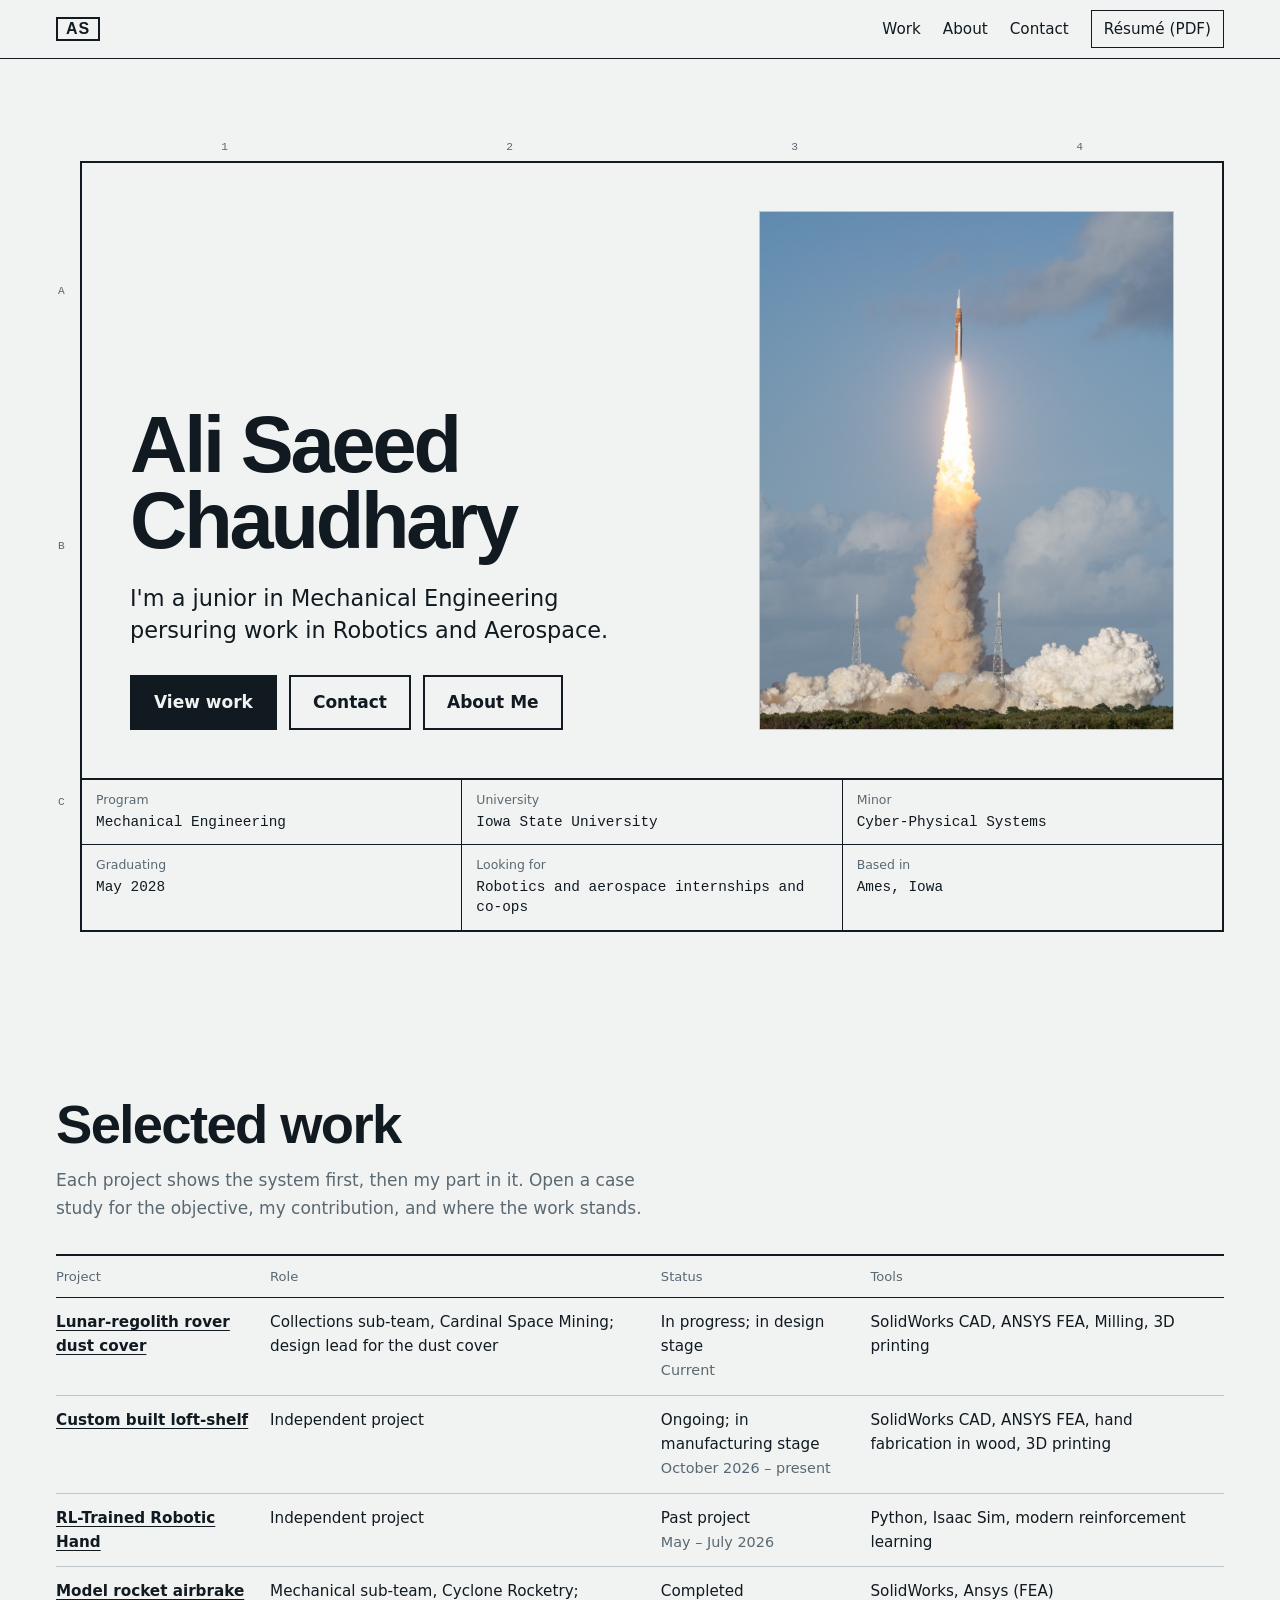
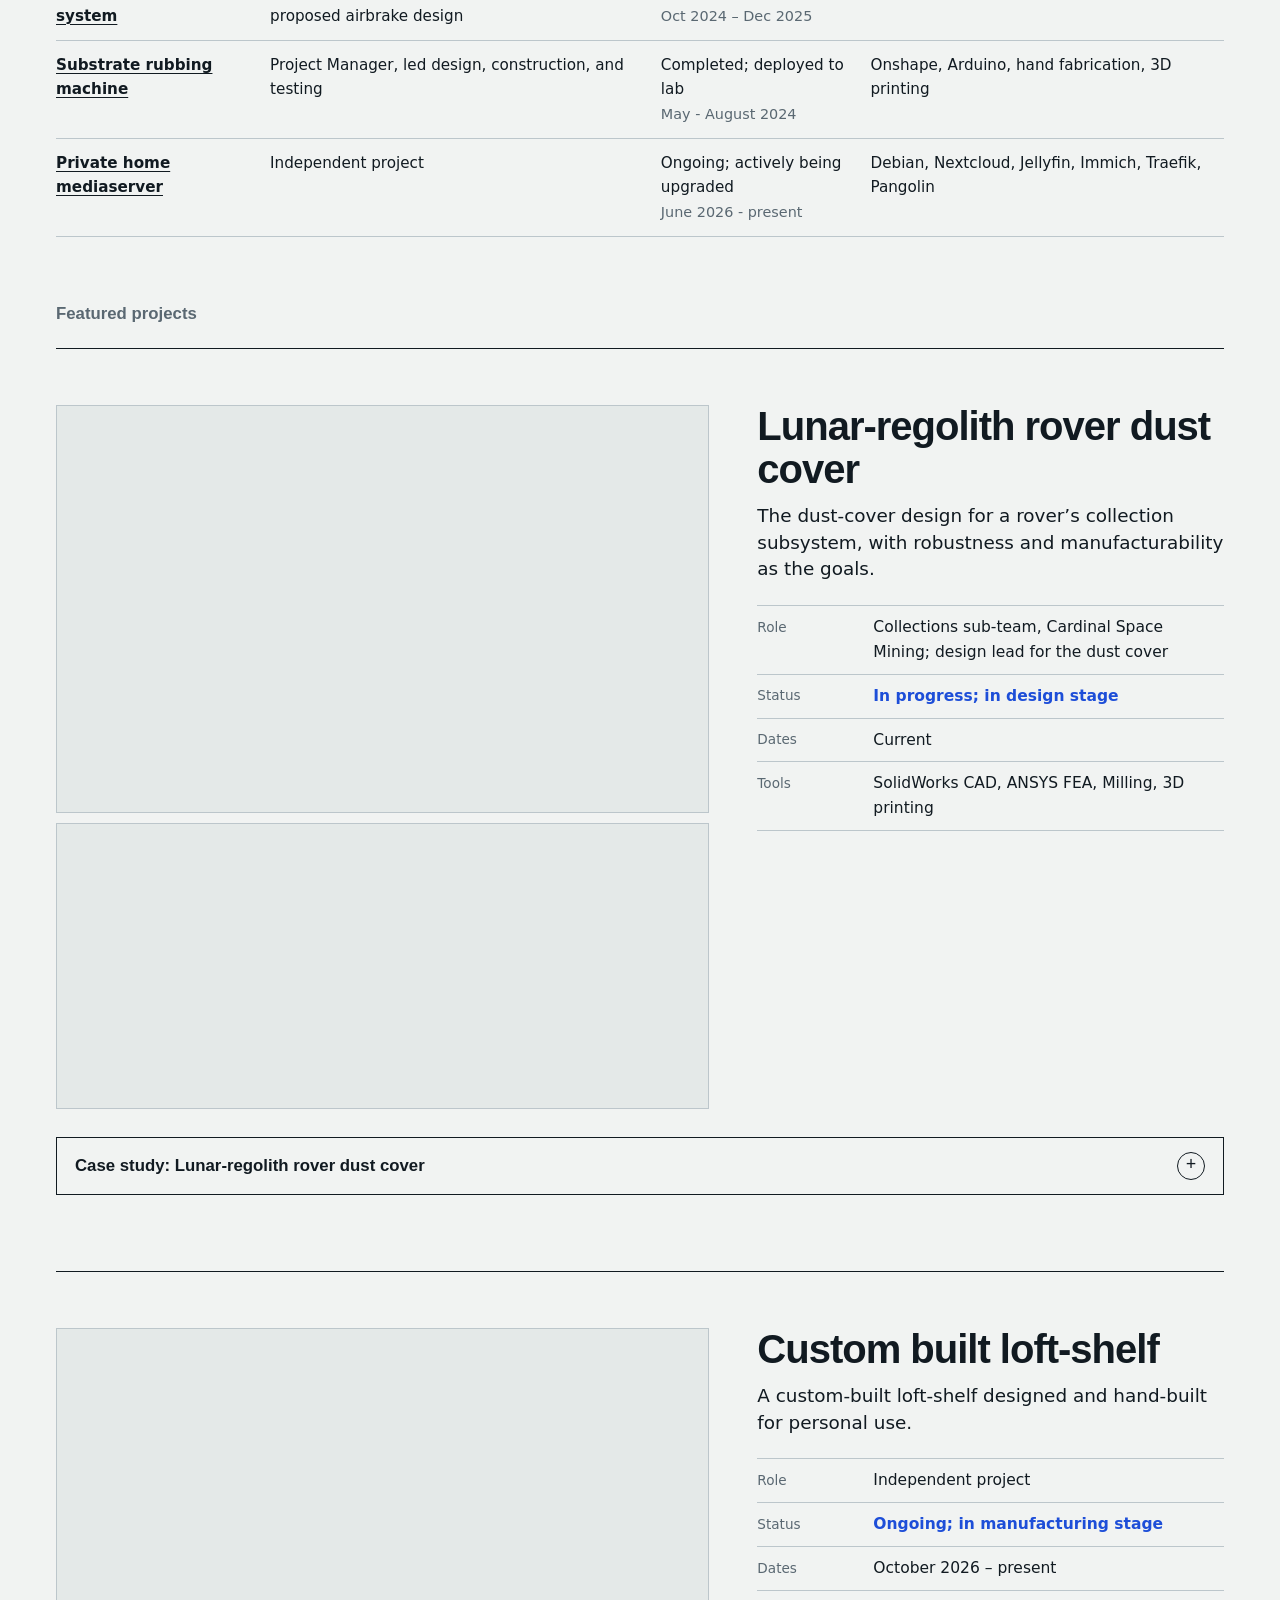
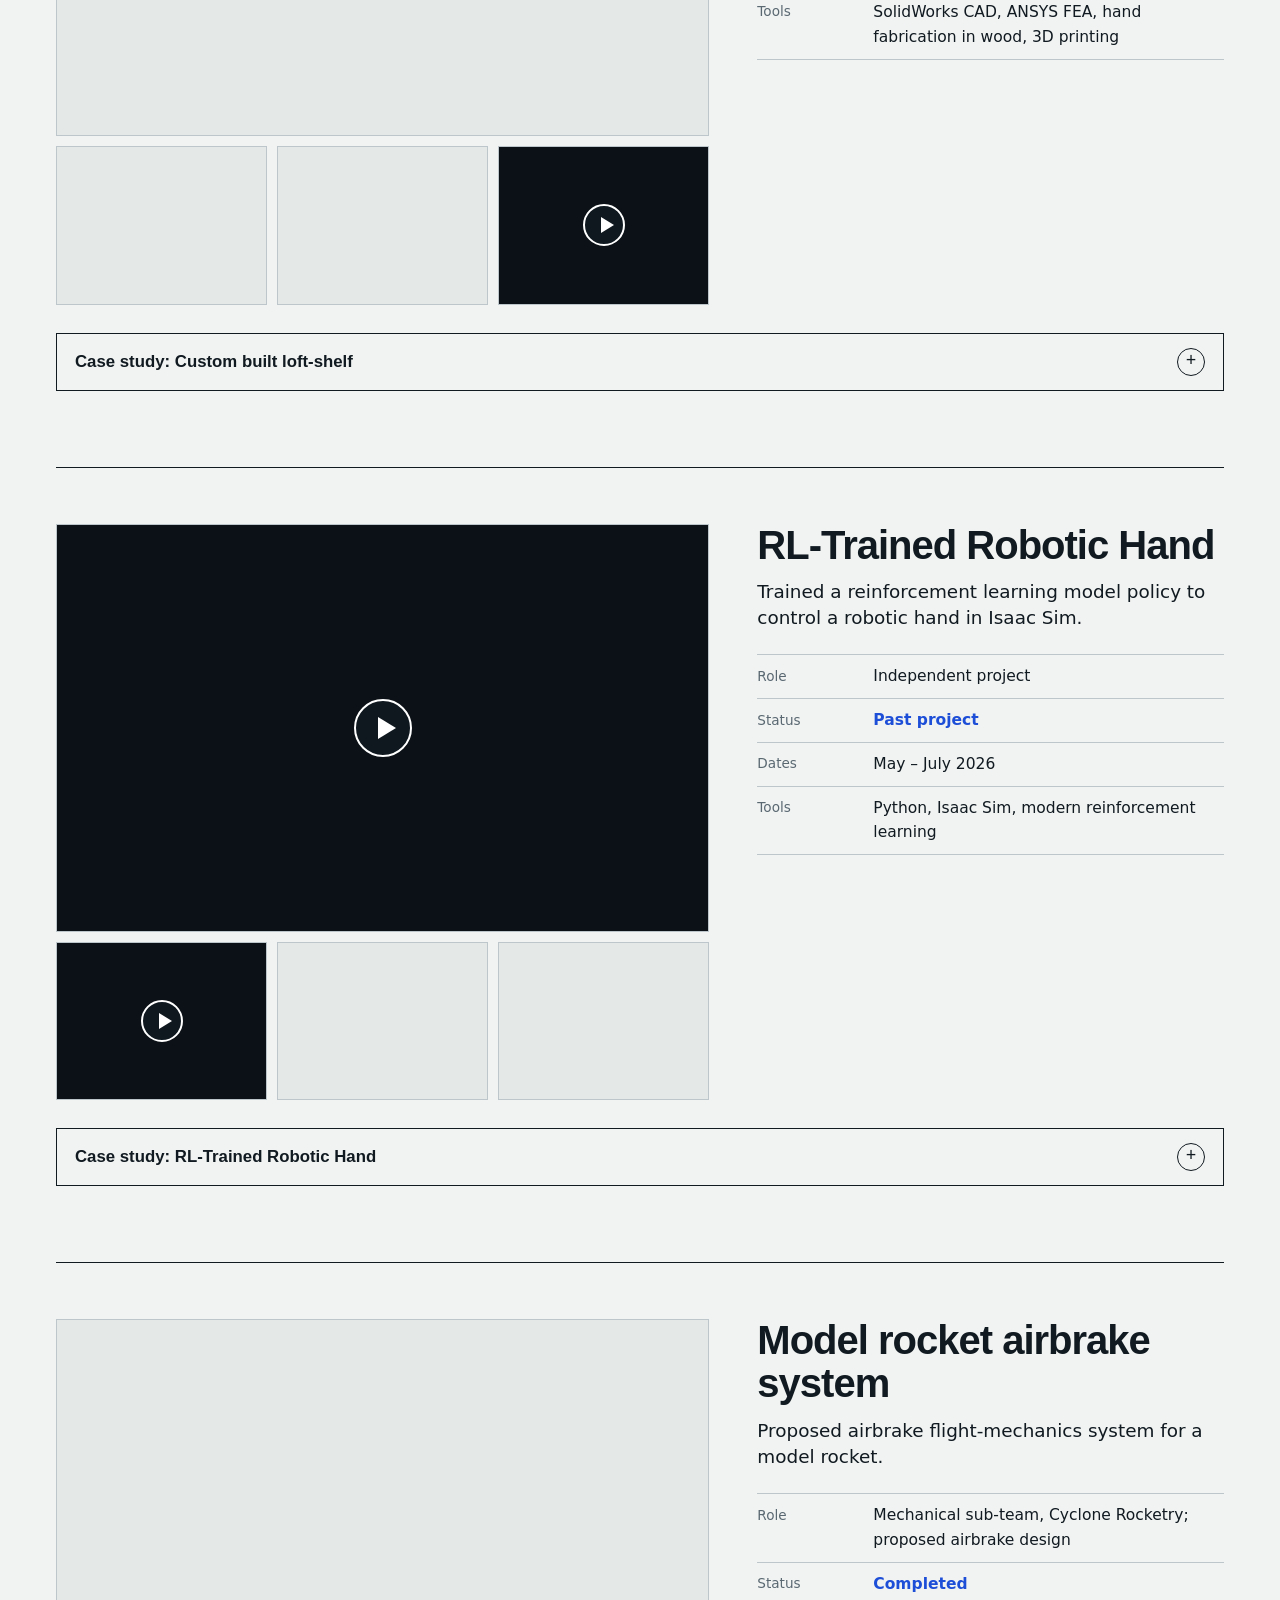
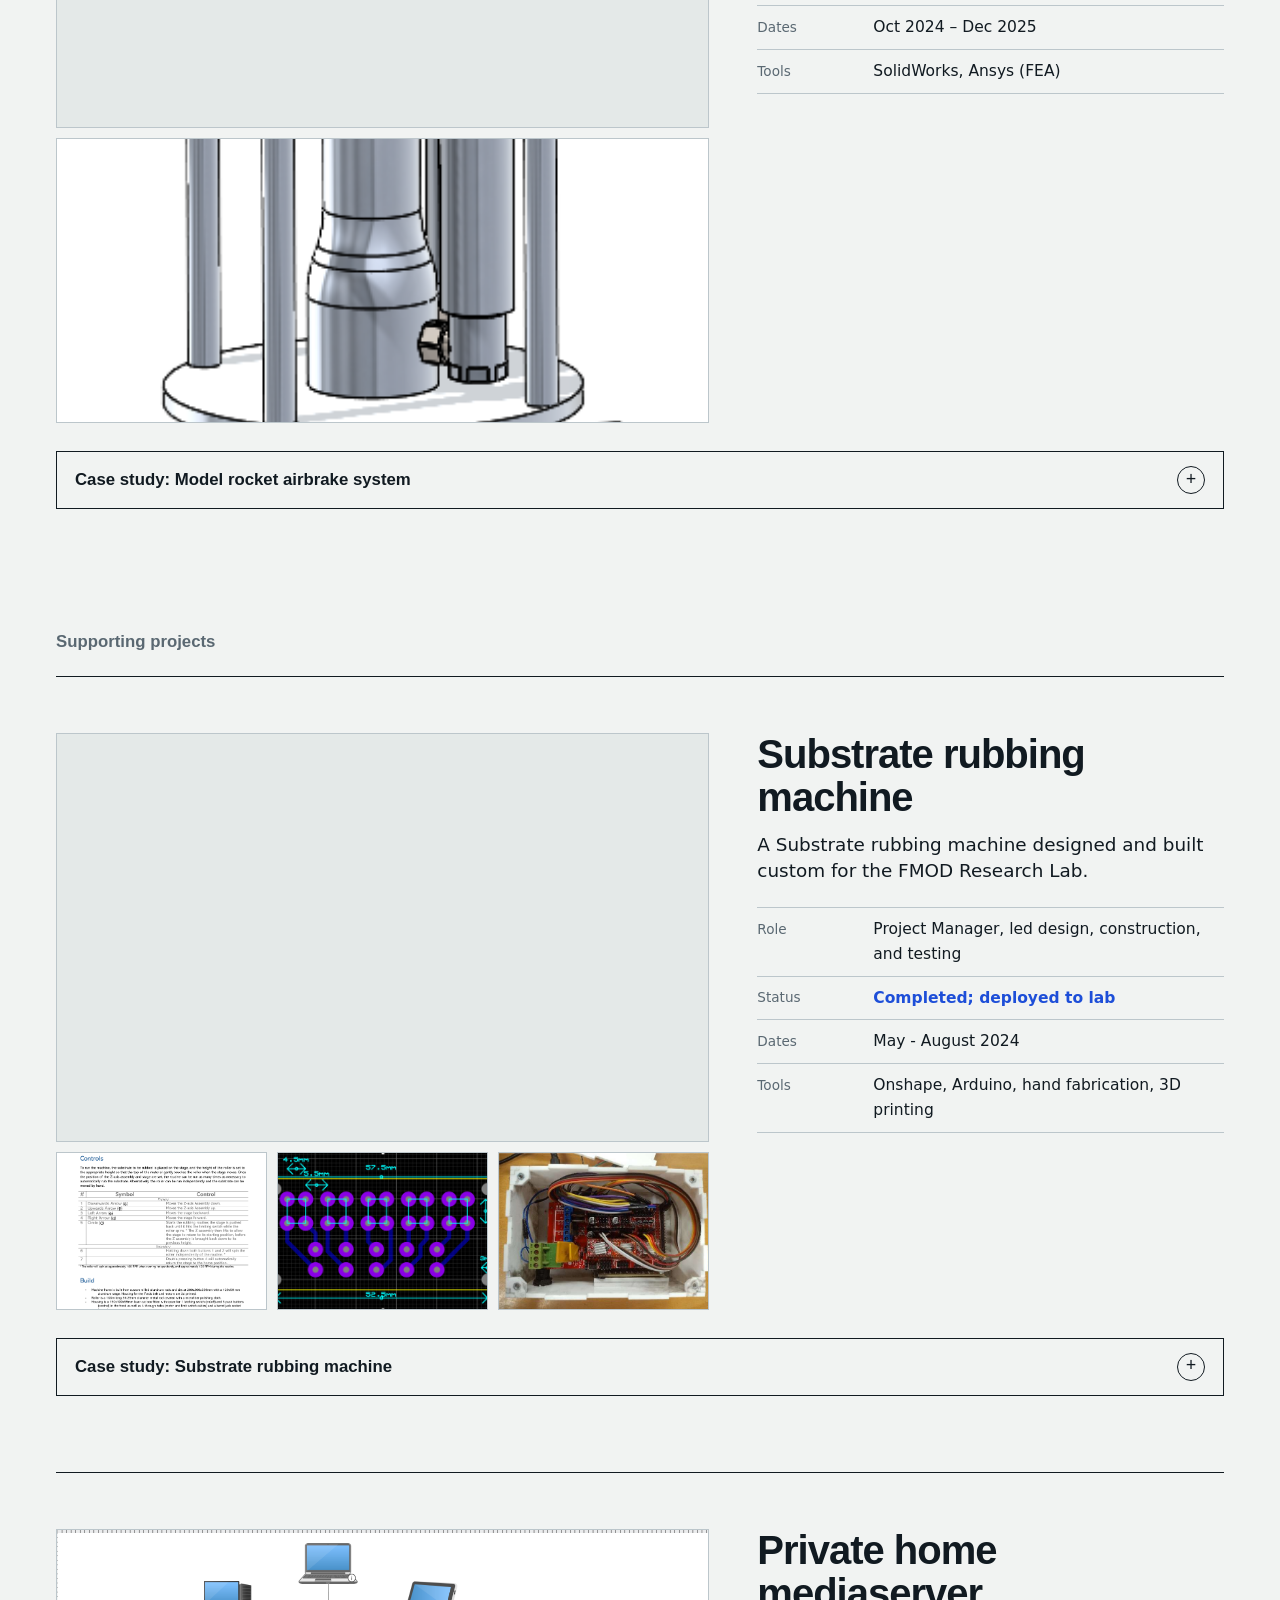
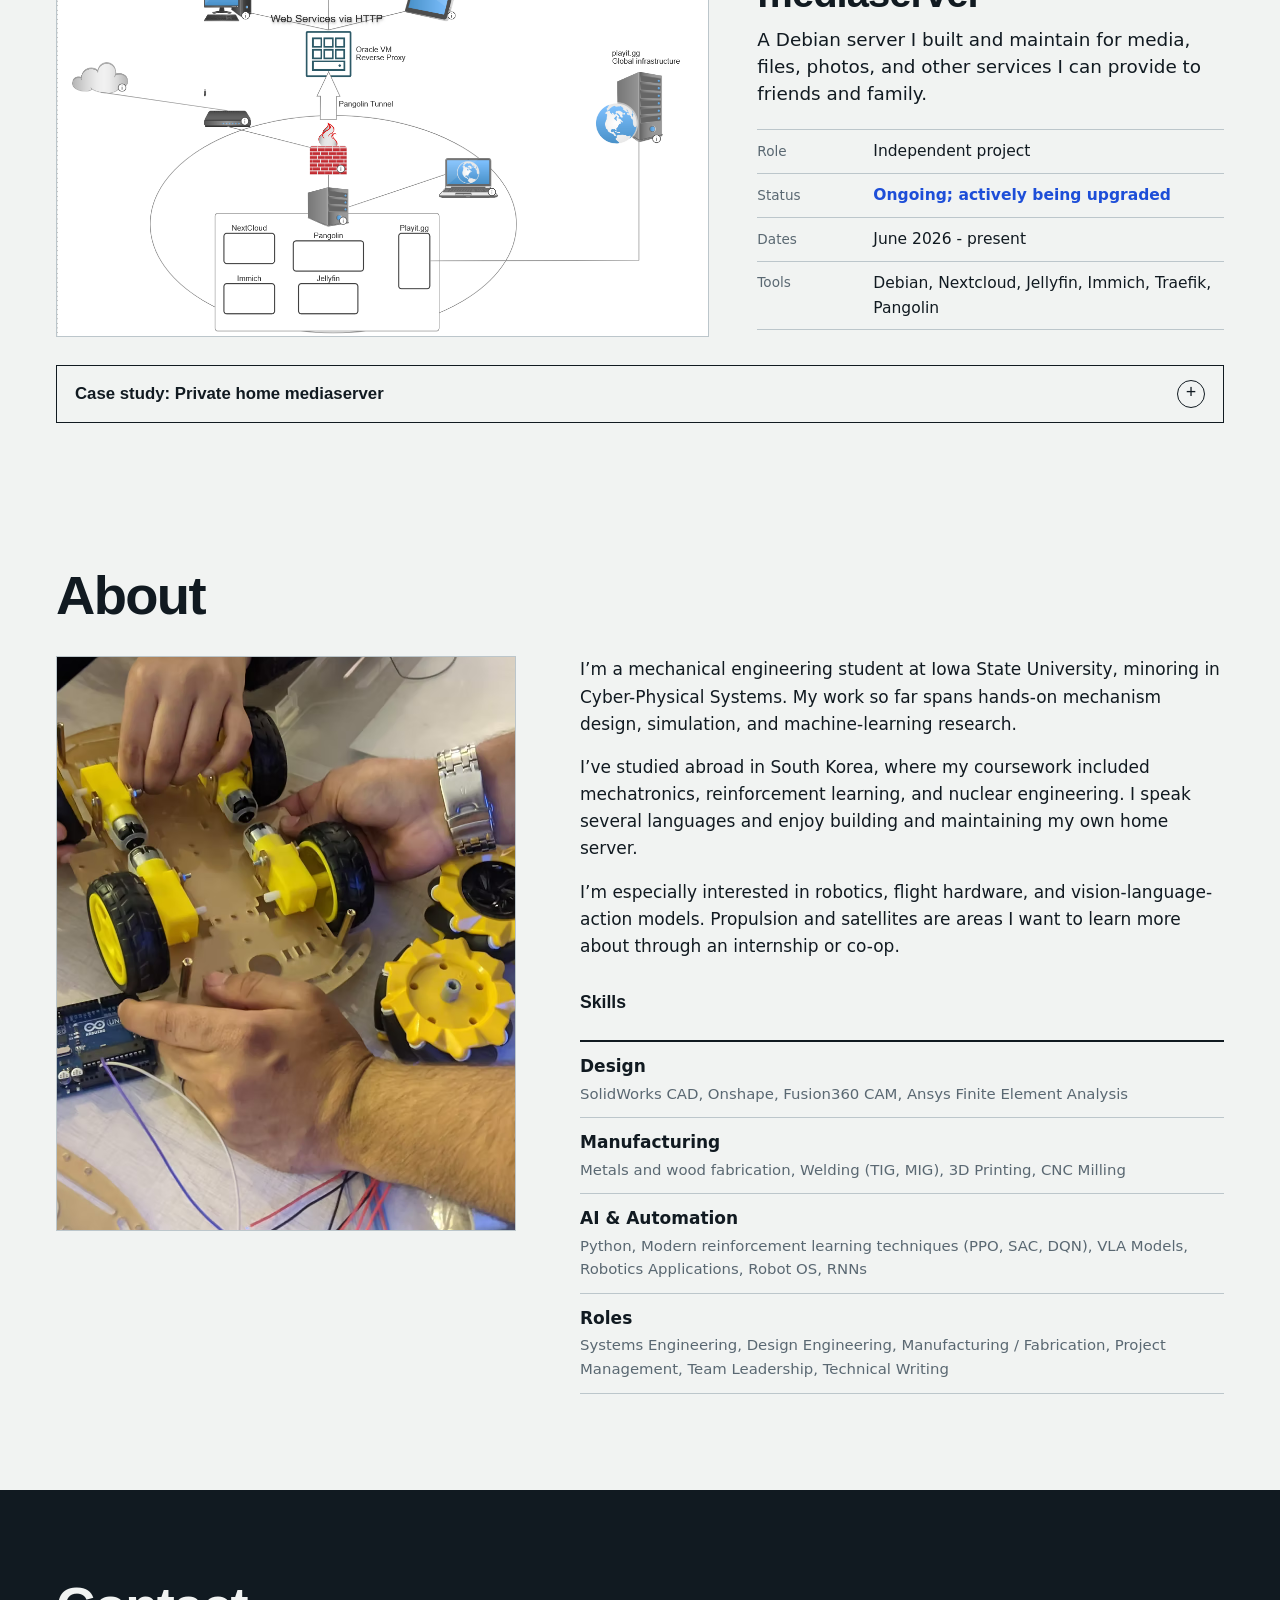
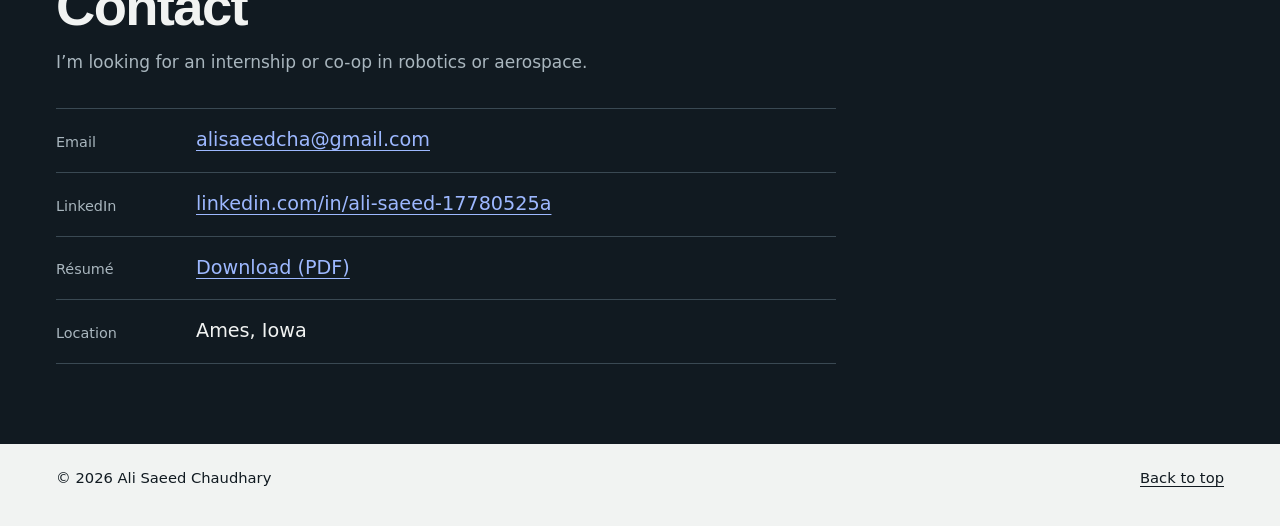
==== index.html @ fb6611ec "updated" ====
<!doctype html>
<html lang="en">
<head>
  <meta charset="utf-8">
  <meta name="viewport" content="width=device-width, initial-scale=1">
  <title>Ali Saeed Chaudhary | Mechanical Engineering Portfolio</title>
  <meta name="description" content="Portfolio of Ali Saeed Chaudhary, Iowa State mechanical engineering student (Cyber-Physical Systems minor) seeking robotics and aerospace internships and co-ops.">
  <meta name="author" content="Ali Saeed Chaudhary">
  <meta name="theme-color" content="#F1F3F2">
  <meta property="og:type" content="website">
  <meta property="og:title" content="Ali Saeed Chaudhary | Mechanical Engineering Portfolio">
  <meta property="og:description" content="Mechanical engineering student at Iowa State working across robotics, aerospace research, and software.">
  <meta name="twitter:card" content="summary">
  <link rel="icon" href="assets/favicon.svg" type="image/svg+xml">
  <link rel="stylesheet" href="styles.css">
  <script type="application/ld+json">
  {"@context":"https://schema.org","@type":"Person","name":"Ali Saeed Chaudhary","email":"mailto:alisaeedcha@gmail.com","sameAs":["https://www.linkedin.com/in/ali-saeed-17780525a/"],"alumniOf":{"@type":"CollegeOrUniversity","name":"Iowa State University"},"address":{"@type":"PostalAddress","addressLocality":"Ames","addressRegion":"IA","addressCountry":"US"},"jobTitle":"Mechanical Engineering Student"}
  </script>
</head>
<body id="top">
<a class="skip" href="#work">Skip to work</a>
<header class="site-header"><div class="wrap">
  <a class="wordmark" href="#top" aria-label="Ali Saeed Chaudhary, back to top">AS</a>
  <nav class="site-nav" aria-label="Primary"><ul>
    <li><a href="#work">Work</a></li><li><a href="#about">About</a></li><li><a href="#contact">Contact</a></li>
    <li><a class="resume-link" href="./AliSaeed_Resume.pdf" target="_blank" rel="noopener">Résumé (PDF)</a></li>
  </ul></nav>
</div></header>

<main>
<section class="hero" aria-labelledby="name"><div class="wrap">
  <div class="sheet-frame">
    <div class="zones-x" aria-hidden="true"><span>1</span><span>2</span><span>3</span><span>4</span></div>
    <div class="zones-y" aria-hidden="true"><span>A</span><span>B</span><span>C</span></div>
    <div class="frame-body">
      <div>
        <h1 id="name">Ali Saeed Chaudhary</h1>
        <p class="lede">I'm a junior in Mechanical Engineering persuring work in Robotics and Aerospace.</p>
        <div class="actions"><a class="btn btn-primary" href="#work">View work</a><a class="btn btn-secondary" href="#contact">Contact</a><a class="btn btn-secondary" href="#about">About Me</a></div>
      </div>
      <figure class="slot tall"><img src="images/hero.jpg" alt="Hero Picture"></figure>
    </div>
    <div class="titleblock">
      <div class="tb-cell"><span class="k">Program</span><span class="v">Mechanical Engineering</span></div>
      <div class="tb-cell"><span class="k">University</span><span class="v">Iowa State University</span></div>
      <div class="tb-cell"><span class="k">Minor</span><span class="v">Cyber-Physical Systems</span></div>
      <div class="tb-cell"><span class="k">Graduating</span><span class="v">May 2028</span></div>
      <div class="tb-cell"><span class="k">Looking for</span><span class="v">Robotics and aerospace internships and co-ops</span></div>
      <div class="tb-cell"><span class="k">Based in</span><span class="v">Ames, Iowa</span></div>
    </div>
  </div>
</div></section>

<section id="work" aria-labelledby="work-h"><div class="wrap">
  <div class="sec-head"><h2 id="work-h">Selected work</h2>
  <p>Each project shows the system first, then my part in it. Open a case study for the objective, my contribution, and where the work stands.</p></div>
  <table class="index"><caption class="sr-only">Project index</caption><thead><tr><th scope="col">Project</th><th scope="col" class="hide-sm">Role</th><th scope="col">Status</th><th scope="col" class="hide-sm">Tools</th></tr></thead><tbody><tr><td><a href="#space-mining">Lunar-regolith rover dust cover</a></td><td class="hide-sm">Collections sub-team, Cardinal Space Mining; design lead for the dust cover</td><td>In progress; in design stage<br><span class="small">Current</span></td><td class="hide-sm">SolidWorks CAD, ANSYS FEA, Milling, 3D printing</td></tr><tr><td><a href="#shelf">Custom built loft-shelf</a></td><td class="hide-sm">Independent project</td><td>Ongoing; in manufacturing stage<br><span class="small">October 2026 – present</span></td><td class="hide-sm">SolidWorks CAD, ANSYS FEA, hand fabrication in wood, 3D printing</td></tr><tr><td><a href="#hand">RL-Trained Robotic Hand</a></td><td class="hide-sm">Independent project</td><td>Past project<br><span class="small">May – July 2026</span></td><td class="hide-sm">Python, Isaac Sim, modern reinforcement learning</td></tr><tr><td><a href="#airbrakes">Model rocket airbrake system</a></td><td class="hide-sm">Mechanical sub-team, Cyclone Rocketry; proposed airbrake design</td><td>Completed<br><span class="small">Oct 2024 – Dec 2025</span></td><td class="hide-sm">SolidWorks, Ansys (FEA)</td></tr><tr><td><a href="#rubbing-machine">Substrate rubbing machine</a></td><td class="hide-sm">Project Manager, led design, construction, and testing</td><td>Completed; deployed to lab<br><span class="small">May - August 2024</span></td><td class="hide-sm">Onshape, Arduino, hand fabrication, 3D printing</td></tr><tr><td><a href="#home-server">Private home mediaserver</a></td><td class="hide-sm">Independent project</td><td>Ongoing; actively being upgraded<br><span class="small">June 2026 - present</span></td><td class="hide-sm">Debian, Nextcloud, Jellyfin, Immich, Traefik, Pangolin</td></tr></tbody></table>
  <h3 class="group">Featured projects</h3>
<article class="project" id="space-mining" aria-labelledby="space-mining-h"><div class="proj-grid"><div class="media"><figure class="slot "><a class="lb" href="images/space-mining-main.jpg" data-alt="Lunar-regolith rover dust cover, image 1"><img src="images/space-mining-main.jpg" alt="Lunar-regolith rover dust cover, image 1" loading="lazy" decoding="async"></a></figure><div class="thumbs cols1"><figure class="slot thumb"><a class="lb" href="images/space-mining-1.jpg" data-alt="Lunar-regolith rover dust cover, image 2"><img src="images/space-mining-1.jpg" alt="Lunar-regolith rover dust cover, image 2" loading="lazy" decoding="async"></a></figure></div></div><div class="info"><h3 id="space-mining-h">Lunar-regolith rover dust cover</h3><p class="oneline">The dust-cover design for a rover’s collection subsystem, with robustness and manufacturability as the goals.</p><dl class="spec"><div><dt>Role</dt><dd>Collections sub-team, Cardinal Space Mining; design lead for the dust cover</dd></div><div><dt>Status</dt><dd><span class=status>In progress; in design stage</span></dd></div><div><dt>Dates</dt><dd>Current</dd></div><div><dt>Tools</dt><dd>SolidWorks CAD, ANSYS FEA, Milling, 3D printing</dd></div></dl></div></div><details class="case"><summary><span>Case study: Lunar-regolith rover dust cover</span><span class="toggle-icon" aria-hidden="true"></span></summary><div class="case-body"><div class="cs"><h4>Objective</h4><p>Improve the robustness of the collection subsystem’s dust protection compared with the prior year’s design, while keeping the subsystem functional and manufacturable.</p></div><div class="cs"><h4>Why it matters</h4><p class="context">General context: lunar regolith is fine and abrasive, so a mechanism that moves material also has to keep it out of the parts that move.</p></div><div class="cs"><h4>My contribution</h4><p>I lead the design of the dust cover as part of the Collections sub-team.</p></div><div class="cs"><h4>Design reasoning</h4><p>The cover cannot be designed on its own. It sits where several requirements meet:</p><ul><li><strong>Protection and collection motion:</strong> the cover must not impede the parts it protects.</li><li><strong>Clearance:</strong> gaps small enough to keep material out, large enough to avoid binding.</li><li><strong>Attachment:</strong> how it mounts to the subsystem.</li><li><strong>Fabrication:</strong> the team has to be able to build it.</li></ul></div><div class="cs"><h4>Current stage</h4><p>Design work is ongoing. A final design, prototype, and dust-protection test results do not exist yet.</p></div><p class="permalink"><a href="#space-mining">Link to this project</a></p></div></details></article>
<article class="project" id="shelf" aria-labelledby="shelf-h"><div class="proj-grid"><div class="media"><figure class="slot "><a class="lb" href="images/shelf-ss.png" data-alt="Custom built loft-shelf, image 1"><img src="images/shelf-ss.png" alt="Custom built loft-shelf, image 1" loading="lazy" decoding="async"></a></figure><div class="thumbs cols3"><figure class="slot thumb"><a class="lb" href="images/shelf-file.png" data-alt="Custom built loft-shelf, image 2"><img src="images/shelf-file.png" alt="Custom built loft-shelf, image 2" loading="lazy" decoding="async"></a></figure><figure class="slot thumb"><a class="lb" href="images/shelf-file2.png" data-alt="Custom built loft-shelf, image 3"><img src="images/shelf-file2.png" alt="Custom built loft-shelf, image 3" loading="lazy" decoding="async"></a></figure><figure class="slot thumb"><a class="lb is-video" href="images/vid.mp4" data-type="video" data-alt="Custom built loft-shelf, video 4" aria-label="Play video: Custom built loft-shelf, video 4"><video src="images/vid.mp4#t=0.1" muted playsinline preload="metadata" tabindex="-1" aria-hidden="true"></video><span class="play" aria-hidden="true"></span></a></figure></div></div><div class="info"><h3 id="shelf-h">Custom built loft-shelf</h3><p class="oneline">A custom-built loft-shelf designed and hand-built for personal use.</p><dl class="spec"><div><dt>Role</dt><dd>Independent project</dd></div><div><dt>Status</dt><dd><span class=status>Ongoing; in manufacturing stage</span></dd></div><div><dt>Dates</dt><dd>October 2026 – present</dd></div><div><dt>Tools</dt><dd>SolidWorks CAD, ANSYS FEA, hand fabrication in wood, 3D printing</dd></div></dl></div></div><details class="case"><summary><span>Case study: Custom built loft-shelf</span><span class="toggle-icon" aria-hidden="true"></span></summary><div class="case-body"><div class="cs"><h4>Objective</h4><p>Design, plan, and build a custom loft-shelf for personal use.</p></div><div class="cs"><h4>Design Considerations</h4><p>The loft-shelf was designed to fit into my lofted bedframe and hold a variety of items. The design needed to be structurally sound, stable (no wobbling or shifting), while also being light-weight and easy to install or relocate if necessary.</p><p>Measurments of the bedframe were taken to fit the shelf brackets.</p><p>Wood was chosen as the material for the brackets as it is easy to manufacture, while being stiff and sturdy enough to bear the load of the shelf and its contents.</p><p>3D-printed PLA was chosen for the shelf itself as it is light-weight, reducing the total load on the brackets and bedframe. The 3D printing process also allowed for a more complex shape that would have been difficult to manufacture with wood.</p><p>The shelf was designed with a lip around the top surface to prevent items from sliding off, and sloted rails on the bottom surfaces to fit into the brackets without allowing for slipage or shifting. The shelf was also designed to be easily removable from the brackets if necessary.</p><p>An FEA Analysis was used to evaluate the structural integrity of the shelf and brackets, and to ensure that the design would be able to withstand the expected loads.</p></div><div class="cs"><h4>My contribution</h4><p>This is a Solo Project. I measured the frame the shelf would be fitted to, and designed the shelf in SolidWorks. I also performed finite element analysis (FEA) in ANSYS to ensure the design would be structurally sound, and built the shelf by hand.</p></div><p class="permalink"><a href="#shelf">Link to this project</a></p></div></details></article>
<article class="project" id="hand" aria-labelledby="hand-h"><div class="proj-grid"><div class="media"><figure class="slot "><a class="lb is-video" href="images/main_vid.mp4" data-type="video" data-alt="RL-Trained Robotic Hand, video 1" aria-label="Play video: RL-Trained Robotic Hand, video 1"><video src="images/main_vid.mp4#t=0.1" muted playsinline preload="metadata" tabindex="-1" aria-hidden="true"></video><span class="play" aria-hidden="true"></span></a></figure><div class="thumbs cols3"><figure class="slot thumb"><a class="lb is-video" href="images/rl-video-step-7000.mp4" data-type="video" data-alt="RL-Trained Robotic Hand, video 2" aria-label="Play video: RL-Trained Robotic Hand, video 2"><video src="images/rl-video-step-7000.mp4#t=0.1" muted playsinline preload="metadata" tabindex="-1" aria-hidden="true"></video><span class="play" aria-hidden="true"></span></a></figure><figure class="slot thumb"><a class="lb" href="images/main_rew_step.png" data-alt="RL-Trained Robotic Hand, image 3"><img src="images/main_rew_step.png" alt="RL-Trained Robotic Hand, image 3" loading="lazy" decoding="async"></a></figure><figure class="slot thumb"><a class="lb" href="images/main_pen_action.png" data-alt="RL-Trained Robotic Hand, image 4"><img src="images/main_pen_action.png" alt="RL-Trained Robotic Hand, image 4" loading="lazy" decoding="async"></a></figure></div></div><div class="info"><h3 id="hand-h">RL-Trained Robotic Hand</h3><p class="oneline">Trained a reinforcement learning model policy to control a robotic hand in Isaac Sim.</p><dl class="spec"><div><dt>Role</dt><dd>Independent project</dd></div><div><dt>Status</dt><dd><span class=status>Past project</span></dd></div><div><dt>Dates</dt><dd>May – July 2026</dd></div><div><dt>Tools</dt><dd>Python, Isaac Sim, modern reinforcement learning</dd></div></dl></div></div><details class="case"><summary><span>Case study: RL-Trained Robotic Hand</span><span class="toggle-icon" aria-hidden="true"></span></summary><div class="case-body"><div class="cs"><h4>Objective</h4><p>Train a reinforcement learning model to control a robotic hand. Reference videos and object/hand trajectory data were collected from the HO-Cap (NeurIPS 2025) dataset. The dataset provided data on 21 key points on the robot and human hands, object position and rotation, object linear and angular velocity.</p><p>The policy was given the following observations:</p><ul><li>The Robot&#x27;s hand key points relative to the object</li><li>The Reference hand&#x27;s key points relative to the object</li><li>The difference between the robot key points and the reference key points</li><li>The next-frame reference points relative to the object</li><li>Current joint positions</li><li>Contact forces acting on each fingertip</li></ul><p>Tensorboard was also used to visualize the training process, including the reward function and the policy&#x27;s performance over time.</p></div><div class="cs"><h4>Reward function</h4><p>Some information on the reward function used to train the policy:</p><ul><li>During initial training attempts, the agent seemed to have a difficult time learning to grip and pick up the object, even though it seemed to be following the reference path well. For this reason, a strong reward incentive was given for forming a strong, firm, and stable grip on the object.</li><li>Select points on the robots hand determined to be important for a firm grip (all 5 finger tips, palm, and base of the index and middle fingers) are tracked relative to their distance to the object. In the calculation for r_grasp, each of these points are weighted according to their important in forming a strong grip around the object.</li><li>The object&#x27;s position and rotation are tracked relative to the reference object. The agent is rewarded for keeping the object’s pose as similar to the reference object as possible.</li><li>The amount and speed of movement of the robot’s hand is calculated and penalized. This discourages the agent from making too many unnecessary movements, and encourages a smooth and deliberate trajectory.</li></ul></div><div class="cs"><h4>My contribution</h4><p>This was a Solo Project. I trained the policy using reinforcement learning, and designed the reward function and action space.</p></div><p class="permalink"><a href="#hand">Link to this project</a></p></div></details></article>
<article class="project" id="airbrakes" aria-labelledby="airbrakes-h"><div class="proj-grid"><div class="media"><figure class="slot "><a class="lb" href="images/spiralcam.jpg" data-alt="Model rocket airbrake system, image 1"><img src="images/spiralcam.jpg" alt="Model rocket airbrake system, image 1" loading="lazy" decoding="async"></a></figure><div class="thumbs cols1"><figure class="slot thumb"><a class="lb" href="images/rocketassem.png" data-alt="Model rocket airbrake system, image 2"><img src="images/rocketassem.png" alt="Model rocket airbrake system, image 2" loading="lazy" decoding="async"></a></figure></div></div><div class="info"><h3 id="airbrakes-h">Model rocket airbrake system</h3><p class="oneline">Proposed airbrake flight-mechanics system for a model rocket.</p><dl class="spec"><div><dt>Role</dt><dd>Mechanical sub-team, Cyclone Rocketry; proposed airbrake design</dd></div><div><dt>Status</dt><dd><span class=status>Completed</span></dd></div><div><dt>Dates</dt><dd>Oct 2024 – Dec 2025</dd></div><div><dt>Tools</dt><dd>SolidWorks, Ansys (FEA)</dd></div></dl></div></div><details class="case"><summary><span>Case study: Model rocket airbrake system</span><span class="toggle-icon" aria-hidden="true"></span></summary><div class="case-body"><div class="cs"><h4>Objective</h4><p>Design an airbrake system that changes a rocket’s drag in flight, as part of designing and developing a model rocket with the Mechanical sub-team.</p></div><div class="cs"><h4>Design Considerations</h4><p>The airbrakes add drag on demand to help a rocket reach a target apogee.</p><p>Previous year&#x27;s designs, although robust, had a large footprint within the rocket body, and were too heavy. The airbrakes needed to be designed to fit within a smaller profile, while still being able to withstand the forces acting on them during flight.</p><p>The spiral cam design would allow for a more compact design without sacrificing control authority</p><p>As the fins deployed, the exponentially increasing drag would increase friction on the mechanism, so the design needed to be adjusted to have the fins riding on linear rails</p><p>The layout of the motors and how the mechanism fits into the rocket body had to be reconsidered, as the new design was very different from the previous year&#x27;s.</p></div><div class="cs"><h4>My contribution</h4><p>I proposed a airbrake concept using a spiral cam, allowing the mechanism to fit into a much smaller profile. I conducted finite element analysis (FEA) simulations in Ansys, and modeled the components in SolidWorks.</p></div><p class="permalink"><a href="#airbrakes">Link to this project</a></p></div></details></article><h3 class="group">Supporting projects</h3>
<article class="project" id="rubbing-machine" aria-labelledby="rubbing-machine-h"><div class="proj-grid"><div class="media"><figure class="slot "><a class="lb" href="images/rubbing.png" data-alt="Substrate rubbing machine, image 1"><img src="images/rubbing.png" alt="Substrate rubbing machine, image 1" loading="lazy" decoding="async"></a></figure><div class="thumbs cols3"><figure class="slot thumb"><a class="lb" href="images/documentation.png" data-alt="Substrate rubbing machine, image 2"><img src="images/documentation.png" alt="Substrate rubbing machine, image 2" loading="lazy" decoding="async"></a></figure><figure class="slot thumb"><a class="lb" href="images/pcb.png" data-alt="Substrate rubbing machine, image 3"><img src="images/pcb.png" alt="Substrate rubbing machine, image 3" loading="lazy" decoding="async"></a></figure><figure class="slot thumb"><a class="lb" href="images/wiring.png" data-alt="Substrate rubbing machine, image 4"><img src="images/wiring.png" alt="Substrate rubbing machine, image 4" loading="lazy" decoding="async"></a></figure></div></div><div class="info"><h3 id="rubbing-machine-h">Substrate rubbing machine</h3><p class="oneline">A Substrate rubbing machine designed and built custom for the FMOD Research Lab.</p><dl class="spec"><div><dt>Role</dt><dd>Project Manager, led design, construction, and testing</dd></div><div><dt>Status</dt><dd><span class=status>Completed; deployed to lab</span></dd></div><div><dt>Dates</dt><dd>May - August 2024</dd></div><div><dt>Tools</dt><dd>Onshape, Arduino, hand fabrication, 3D printing</dd></div></dl></div></div><details class="case"><summary><span>Case study: Substrate rubbing machine</span><span class="toggle-icon" aria-hidden="true"></span></summary><div class="case-body"><div class="cs"><h4>Objective</h4><p>Design, build, test, and deploy a substrate rubbing machine customized for the FMOD Research Lab&#x27;s needs.</p></div><div class="cs"><h4>Design Considerations</h4><p>In crystals research, substrate rubbing is used to induce anisotropy or align molecules. Usually this process is done by hand, which can be time consuming and inconsistent.</p><p>The FMOD research lab at LUMS needed a machine to automate the process of rubbing substrates. The machine needed to be able to accommodate different substrate sizes, and be able to apply a consistent amount of pressure and speed as a roller was pressed along the substrate. The machine also needed to be easy to operate, and be able to be cleaned and maintained easily.</p><p>The control buttons were designed to incorperate as much funtionality as possible, while still being simple to use. The automated rubbing routine would:</p><ul><li>move the roller down to the correct height</li><li>move the substrate bed at a constant velocity under the roller</li><li>when the limit switch at the end of the substrate bed is triggered, the roller is lifted</li><li>the substrate bed is returned to the starting position</li></ul><p>The controls also allow for manual positioning of the roller and substrate bed, and isolated control of the roller spin.</p><p>These control options were all designed considering the needs of the lab, and the need for a simple and easy to use interface.</p></div><div class="cs"><h4>My contribution</h4><p>I led the design, construction, and testing of the substrate rubbing machine. With the assistance of the PhysLab team, I outlined the requirements and specifications of the machine, and then designed the machine in Onshape. I also designed a custom PCB for the button panel, 3D printed the control surfaces, and tested the machine before it was deployed to the lab.</p></div><p class="permalink"><a href="#rubbing-machine">Link to this project</a></p></div></details></article>
<article class="project" id="home-server" aria-labelledby="home-server-h"><div class="proj-grid"><div class="media"><figure class="slot "><a class="lb" href="images/network.png" data-alt="Private home mediaserver, image 1"><img src="images/network.png" alt="Private home mediaserver, image 1" loading="lazy" decoding="async"></a></figure></div><div class="info"><h3 id="home-server-h">Private home mediaserver</h3><p class="oneline">A Debian server I built and maintain for media, files, photos, and other services I can provide to friends and family.</p><dl class="spec"><div><dt>Role</dt><dd>Independent project</dd></div><div><dt>Status</dt><dd><span class=status>Ongoing; actively being upgraded</span></dd></div><div><dt>Dates</dt><dd>June 2026 - present</dd></div><div><dt>Tools</dt><dd>Debian, Nextcloud, Jellyfin, Immich, Traefik, Pangolin</dd></div></dl></div></div><details class="case"><summary><span>Case study: Private home mediaserver</span><span class="toggle-icon" aria-hidden="true"></span></summary><div class="case-body"><div class="cs"><h4>Objective</h4><p>Run my own file, media, and photo services instead of relying on third-party hosts.</p></div><div class="cs"><h4>My contribution</h4><p>I built and maintain the server, deploy the services (Nextcloud, Jellyfin, Immich), and troubleshoot problems as they come up.</p></div><div class="cs"><h4>Technical reasoning</h4><p>Remote access runs through an Oracle VPS using Pangolin and Traefik, a reverse-proxy setup. Making several services reachable behind one entry point means working through routing, proxy integration, and debugging when pieces disagree. </p></div><p class="permalink"><a href="#home-server">Link to this project</a></p></div></details></article>
</div></section>

<section id="about" aria-labelledby="about-h"><div class="wrap">
  <div class="sec-head"><h2 id="about-h">About</h2></div>
  <div class="about-grid">
    <figure class="slot tall"><img src="images/about.jpg" alt="Ali Saeed Chaudhary"></figure>
    <div class="about-text">
      <p>I’m a mechanical engineering student at Iowa State University, minoring in Cyber-Physical Systems. My work so far spans hands-on mechanism design, simulation, and machine-learning research.</p>
      <p>I’ve studied abroad in South Korea, where my coursework included mechatronics, reinforcement learning, and nuclear engineering. I speak several languages and enjoy building and maintaining my own home server.</p>
      <p>I’m especially interested in robotics, flight hardware, and vision-language-action models. Propulsion and satellites are areas I want to learn more about through an internship or co-op.</p>
      <h3 style="font-size:1.1rem;margin-top:28px">Skills</h3>
      <ul class="skills">
        <li><span class="name">Design</span><span class="where">SolidWorks CAD, Onshape, Fusion360 CAM, Ansys Finite Element Analysis</span></li>
        <li><span class="name">Manufacturing</span><span class="where">Metals and wood fabrication, Welding (TIG, MIG), 3D Printing, CNC Milling</span></li>
        <li><span class="name">AI & Automation</span><span class="where">Python, Modern reinforcement learning techniques (PPO, SAC, DQN), VLA Models, Robotics Applications, Robot OS, RNNs</span></li>
        <li><span class="name">Roles</span><span class="where">Systems Engineering, Design Engineering, Manufacturing / Fabrication, Project Management, Team Leadership, Technical Writing</span></li>
      </ul>
    </div>
  </div>
</div></section>

<section id="contact" class="contact" aria-labelledby="contact-h"><div class="wrap">
  <div class="sec-head"><h2 id="contact-h">Contact</h2><p>I’m looking for an internship or co-op in robotics or aerospace.</p></div>
  <ul class="contact-list">
    <li><span class="k">Email</span><a href="mailto:alisaeedcha@gmail.com">alisaeedcha@gmail.com</a></li>
    <li><span class="k">LinkedIn</span><a href="https://www.linkedin.com/in/ali-saeed-17780525a/" target="_blank" rel="noopener">linkedin.com/in/ali-saeed-17780525a</a></li>
    <li><span class="k">Résumé</span><a href="./AliSaeed_Resume.pdf" target="_blank" rel="noopener">Download (PDF)</a></li>
    <li><span class="k">Location</span><span class="v">Ames, Iowa</span></li>
  </ul>
</div></section>
</main>

<footer class="site-footer"><div class="wrap"><span>© 2026 Ali Saeed Chaudhary</span><a href="#top">Back to top</a></div></footer>
<script src="script.js" defer></script>
</body>
</html>
---- styles.css ----
/* Ali Saeed Chaudhary — portfolio v2. Drawing-sheet direction. No external requests. */
:root {
  --vellum: #F1F3F2;
  --ink: #111A21;
  --steel: #5A6872;
  --rule: #BCC6CB;
  --slot: #E4E9E8;
  --blue: #1D4ED8;
  --blue-lt: #9DB8FF;
  --head: "Bahnschrift", "DIN Alternate", "Helvetica Neue", Arial, sans-serif;
  --body: system-ui, -apple-system, "Segoe UI", Roboto, "Helvetica Neue", Arial, sans-serif;
  --mono: ui-monospace, "SF Mono", Menlo, Consolas, "Liberation Mono", monospace;
  --gutter: clamp(18px, 4.5vw, 56px);
  --max: 1280px;
}
*, *::before, *::after { box-sizing: border-box; }
html { -webkit-text-size-adjust: 100%; }
@media (prefers-reduced-motion: no-preference) { html { scroll-behavior: smooth; } }
body { margin: 0; background: var(--vellum); color: var(--ink); font: 1.0625rem/1.6 var(--body); overflow-wrap: break-word; }
img, svg { max-width: 100%; display: block; }
a { color: var(--ink); text-underline-offset: 0.2em; text-decoration-thickness: 1px; }
a:hover { color: var(--blue); }
:focus-visible { outline: 3px solid var(--blue); outline-offset: 3px; }
.wrap { max-width: var(--max); margin: 0 auto; padding: 0 var(--gutter); }
.sr-only { position: absolute; width: 1px; height: 1px; overflow: hidden; clip: rect(0 0 0 0); white-space: nowrap; }
.skip { position: absolute; left: 12px; top: -60px; background: var(--ink); color: var(--vellum); padding: 10px 14px; z-index: 100; }
.skip:focus { top: 12px; color: var(--vellum); }
h1, h2, h3, h4 { font-family: var(--head); margin: 0; }
.small { font-size: 0.9rem; color: var(--steel); }

/* Header */
.site-header { position: sticky; top: 0; z-index: 50; background: var(--vellum); border-bottom: 1px solid var(--ink); }
.site-header .wrap { display: flex; align-items: center; justify-content: space-between; gap: 16px; min-height: 58px; }
.wordmark { font: 700 1rem var(--head); letter-spacing: 0.06em; text-decoration: none; border: 2px solid var(--ink); padding: 1px 8px; }
.site-nav ul { list-style: none; margin: 0; padding: 0; display: flex; flex-wrap: wrap; align-items: center; gap: 2px 22px; }
.site-nav a { display: inline-block; padding: 10px 0; text-decoration: none; font-size: 0.95rem; }
.site-nav a:hover { text-decoration: underline; }
.site-nav .resume-link { border: 1.5px solid var(--ink); padding: 6px 12px; }
.site-nav .resume-link:hover { background: var(--ink); color: var(--vellum); text-decoration: none; }

/* Hero: a drawing sheet */
.hero { padding: clamp(36px, 6vw, 80px) 0; }
.sheet-frame { position: relative; border: 2px solid var(--ink); background: var(--vellum); }
.zones-x, .zones-y { display: none; font: 0.7rem var(--mono); color: var(--steel); }
.frame-body { display: grid; gap: 28px; padding: clamp(20px, 4vw, 48px); }
.hero h1 { font-size: clamp(2.7rem, 11vw, 4rem); line-height: 0.95; letter-spacing: -0.04em; font-weight: 700; margin: 0 0 24px; overflow-wrap: normal; hyphens: none; }
@media (min-width: 900px) { .hero h1 { font-size: clamp(3.4rem, 6.2vw, 6rem); } }
.hero .lede { font-size: clamp(1.1rem, 2.2vw, 1.4rem); line-height: 1.45; max-width: 36ch; margin: 0 0 28px; }
.actions { display: flex; flex-wrap: wrap; gap: 12px; }
.btn { display: inline-block; padding: 12px 22px; border: 2px solid var(--ink); text-decoration: none; font-weight: 600; }
.btn-primary { background: var(--ink); color: var(--vellum); }
.btn-primary:hover { background: var(--blue); border-color: var(--blue); color: #fff; }
.btn-secondary:hover { background: var(--ink); color: var(--vellum); }
.titleblock { display: grid; grid-template-columns: repeat(2, 1fr); gap: 1px; background: var(--ink); border-top: 2px solid var(--ink); }
.tb-cell { background: var(--vellum); padding: 10px 14px 12px; }
.tb-cell .k { display: block; font-size: 0.78rem; color: var(--steel); }
.tb-cell .v { display: block; font-family: var(--mono); font-size: 0.9rem; line-height: 1.4; margin-top: 2px; }

/* Image slots: a real image (background on .pic) covers the placeholder (.ph) */
.slot { position: relative; margin: 0; background: var(--slot); border: 1px solid var(--rule); overflow: hidden; aspect-ratio: 16 / 10; }
.slot.thumb { aspect-ratio: 4 / 3; }
.slot.tall { aspect-ratio: 4 / 5; }
.ph { position: absolute; inset: 0; }
.ph.empty {
  background:
    linear-gradient(to top right, transparent calc(50% - 0.5px), var(--rule) 50%, transparent calc(50% + 0.5px)),
    linear-gradient(to top left, transparent calc(50% - 0.5px), var(--rule) 50%, transparent calc(50% + 0.5px));
}
.ph svg { position: absolute; inset: 5%; width: 90%; height: 90%; }
.ph .tag, .ph .file { position: absolute; bottom: 8px; font: 0.7rem var(--mono); color: var(--steel); background: var(--slot); padding: 1px 6px; }
.ph .tag { left: 8px; }
.ph .file { right: 8px; }
.pic { position: absolute; inset: 0; background-size: cover; background-position: center; background-repeat: no-repeat; }

/* Sections */
section { scroll-margin-top: 58px; }
.sec-head { padding-top: clamp(40px, 7vw, 88px); }
.sec-head h2 { font-size: clamp(2rem, 5vw, 3.4rem); letter-spacing: -0.03em; line-height: 1.05; max-width: 22ch; font-weight: 700; }
.sec-head p { max-width: 58ch; color: var(--steel); margin: 14px 0 0; }

/* Project index */
.index { width: 100%; border-collapse: collapse; margin-top: 32px; border-top: 2px solid var(--ink); font-size: 0.95rem; }
.index th { text-align: left; font-weight: 500; color: var(--steel); font-size: 0.82rem; padding: 10px 12px 10px 0; border-bottom: 1px solid var(--ink); }
.index td { padding: 12px 12px 12px 0; border-bottom: 1px solid var(--rule); vertical-align: top; }
.index td a { font-weight: 600; }
.index .hide-sm { display: none; }
.group { margin: clamp(40px, 6vw, 64px) 0 0; font-size: 1.05rem; font-weight: 700; color: var(--steel); font-family: var(--head); }

/* Project sheets */
.project { padding: clamp(28px, 5vw, 56px) 0; border-top: 1px solid var(--ink); margin-top: 20px; scroll-margin-top: 66px; }
.proj-grid { display: grid; gap: 24px; }
.thumbs { display: grid; gap: 10px; margin-top: 10px; }
.thumbs.cols1 { grid-template-columns: 1fr; }
.thumbs.cols1 .slot { aspect-ratio: 16 / 7; }
.thumbs.cols2 { grid-template-columns: repeat(2, 1fr); }
.thumbs.cols3 { grid-template-columns: repeat(3, 1fr); }
.project h3 { font-size: clamp(1.7rem, 3.6vw, 2.5rem); line-height: 1.08; letter-spacing: -0.025em; font-weight: 700; }
.oneline { font-size: 1.15rem; line-height: 1.45; margin: 12px 0 22px; max-width: 40ch; }
.spec { margin: 0; border-bottom: 1px solid var(--rule); }
.spec > div { display: grid; grid-template-columns: 6.5rem 1fr; gap: 12px; padding: 9px 0; border-top: 1px solid var(--rule); }
.spec dt { font-size: 0.85rem; color: var(--steel); padding-top: 0.1rem; }
.spec dd { margin: 0; font-size: 0.97rem; }
.status { font-weight: 600; color: var(--blue); }

details.case { margin-top: 28px; border: 1.5px solid var(--ink); background: var(--vellum); scroll-margin-top: 70px; }
details.case > summary { list-style: none; cursor: pointer; display: flex; justify-content: space-between; align-items: center; gap: 16px; padding: 14px 18px; font: 700 1.05rem var(--head); }
details.case > summary::-webkit-details-marker { display: none; }
details.case > summary:hover { background: var(--ink); color: var(--vellum); }
details.case[open] > summary { border-bottom: 1.5px solid var(--ink); }
.toggle-icon { width: 28px; height: 28px; border: 1.5px solid currentColor; border-radius: 50%; display: grid; place-items: center; font: 1.1rem/1 var(--mono); flex: none; }
.toggle-icon::before { content: "+"; }
details[open] .toggle-icon::before { content: "\2212"; }
.case-body { display: grid; gap: 22px 48px; padding: clamp(18px, 3vw, 32px); }
.cs h4 { font-size: 1rem; font-weight: 700; margin-bottom: 6px; }
.cs p, .cs ul { margin: 0 0 8px; max-width: 62ch; }
.cs ul { padding-left: 1.1rem; }
.cs li { margin-bottom: 4px; }
.context { border-left: 3px solid var(--blue); padding-left: 14px; color: var(--steel); }
.permalink { grid-column: 1 / -1; font-size: 0.88rem; margin: 0; }

/* About */
.about-grid { display: grid; gap: 32px; margin-top: 32px; }
.about-text p { max-width: 60ch; margin: 0 0 16px; }
.skills { list-style: none; margin: 24px 0 0; padding: 0; border-top: 2px solid var(--ink); }
.skills li { padding: 11px 0; border-bottom: 1px solid var(--rule); display: grid; gap: 2px; }
.skills .name { font-weight: 700; }
.skills .where { color: var(--steel); font-size: 0.93rem; }

/* Contact */
.contact { background: var(--ink); color: var(--vellum); margin-top: clamp(48px, 8vw, 96px); padding-bottom: clamp(40px, 7vw, 80px); }
.contact a { color: var(--blue-lt); }
.contact a:hover { color: #fff; }
.contact :focus-visible { outline-color: var(--blue-lt); }
.contact .sec-head p { color: #A9B6BE; }
.contact-list { list-style: none; margin: 32px 0 0; padding: 0; max-width: 780px; border-top: 1px solid #3A4953; }
.contact-list li { display: flex; flex-wrap: wrap; gap: 2px 28px; padding: 16px 0; border-bottom: 1px solid #3A4953; }
.contact-list .k { min-width: 7rem; color: #A9B6BE; font-size: 0.9rem; padding-top: 0.35rem; }
.contact-list a, .contact-list .v { font-size: 1.2rem; overflow-wrap: anywhere; }
.site-footer { padding: 22px 0 36px; font-size: 0.92rem; }
.site-footer .wrap { display: flex; justify-content: space-between; flex-wrap: wrap; gap: 10px; }

@media (min-width: 760px) {
  .index .hide-sm { display: table-cell; }
}
@media (min-width: 900px) {
  .zones-x { display: flex; justify-content: space-around; position: absolute; left: 0; right: 0; top: -1.4rem; }
  .zones-y { display: flex; flex-direction: column; justify-content: space-around; position: absolute; top: 0; bottom: 0; left: -1.5rem; }
  .sheet-frame { margin-top: 1.6rem; margin-left: 1.5rem; }
  .frame-body { grid-template-columns: minmax(0, 7fr) minmax(0, 5fr); gap: 48px; align-items: end; }
  .titleblock { grid-template-columns: repeat(3, 1fr); }
  .proj-grid { grid-template-columns: minmax(0, 7fr) minmax(0, 5fr); gap: 48px; align-items: start; }
  .case-body { grid-template-columns: 1fr 1fr; }
  .about-grid { grid-template-columns: minmax(0, 5fr) minmax(0, 7fr); gap: 64px; align-items: start; }
  .skills { columns: 1; }
}
@media (max-width: 520px) {
  .site-header .wrap { flex-wrap: wrap; padding-top: 8px; padding-bottom: 6px; }
  .site-nav ul { gap: 2px 16px; }
  .spec > div { grid-template-columns: 1fr; gap: 0; }
  .contact-list .k { min-width: 100%; }
}
@media (prefers-reduced-motion: no-preference) {
  .btn, .site-nav a, details.case > summary { transition: background-color 0.15s ease, color 0.15s ease; }
}
@media print {
  .site-header, .actions { display: none; }
  details.case > *:not(summary) { display: block; }
}

/* Images, diagrams, lightbox triggers */
.slot img { position: absolute; inset: 0; width: 100%; height: 100%; object-fit: cover; }
.slot.diagram img { object-fit: contain; }
.slot > a.lb { position: absolute; inset: 0; display: block; cursor: zoom-in; }
.slot > a.lb::after { content: "View larger"; position: absolute; right: 8px; bottom: 8px; background: var(--ink); color: var(--vellum); font-size: 0.78rem; padding: 2px 8px; opacity: 0; }
.slot > a.lb:hover::after, .slot > a.lb:focus-visible::after { opacity: 1; }
.slot > a.lb:focus-visible { outline-offset: -3px; }
.slot .tag { position: absolute; left: 8px; bottom: 8px; font: 0.7rem var(--mono); color: var(--steel); background: var(--slot); padding: 1px 6px; margin: 0; }
.proj-grid.no-media { grid-template-columns: 1fr; }
.proj-grid.no-media .info { max-width: 720px; }

dialog.lightbox { border: 0; padding: 0; margin: 0; width: 100vw; max-width: none; height: 100vh; height: 100dvh; max-height: none; background: #0B1116; color: #fff; }
dialog.lightbox[open] { display: flex; flex-direction: column; }
dialog.lightbox::backdrop { background: #0B1116; }
.lb-stage { flex: 1; min-height: 0; overflow: auto; display: flex; padding: 16px; }
.lb-stage img { margin: auto; max-width: 100%; max-height: 100%; object-fit: contain; cursor: zoom-in; }
.lb-stage.zoomed img { max-width: none; max-height: none; width: 220%; height: auto; cursor: zoom-out; }
.lb-cap { margin: 0; padding: 0 16px 8px; text-align: center; font-size: 0.95rem; color: #C9D3D9; min-height: 1.6em; }
.lb-bar { display: flex; flex-wrap: wrap; justify-content: center; align-items: center; gap: 10px; padding: 10px 16px 16px; border-top: 1px solid #2B3842; }
.lb-bar button { font: inherit; font-size: 0.95rem; color: #fff; background: transparent; border: 1.5px solid #fff; padding: 8px 16px; cursor: pointer; }
.lb-bar button:hover { background: #fff; color: #0B1116; }
.lb-bar button:focus-visible, .lb-stage:focus-visible { outline: 3px solid var(--blue-lt); outline-offset: 2px; }
.lb-count { min-width: 5.5rem; text-align: center; font: 0.85rem var(--mono); color: #C9D3D9; }
body.lb-open { overflow: hidden; }

/* Videos */
.slot video { position: absolute; inset: 0; width: 100%; height: 100%; object-fit: cover; background: #0B1116; }
.slot > a.lb .play { position: absolute; left: 50%; top: 50%; width: 58px; height: 58px; margin: -29px 0 0 -29px; border-radius: 50%; background: rgba(17, 26, 33, 0.82); border: 2px solid #fff; }
.slot > a.lb .play::before { content: ""; position: absolute; left: 22px; top: 16px; border-style: solid; border-width: 11px 0 11px 18px; border-color: transparent transparent transparent #fff; }
.slot.thumb > a.lb .play { width: 42px; height: 42px; margin: -21px 0 0 -21px; }
.slot.thumb > a.lb .play::before { left: 16px; top: 11px; border-width: 8px 0 8px 13px; }
.slot > a.lb.is-video::after { content: "Play video"; }
.lb-stage video { margin: auto; max-width: 100%; max-height: 100%; background: #000; }
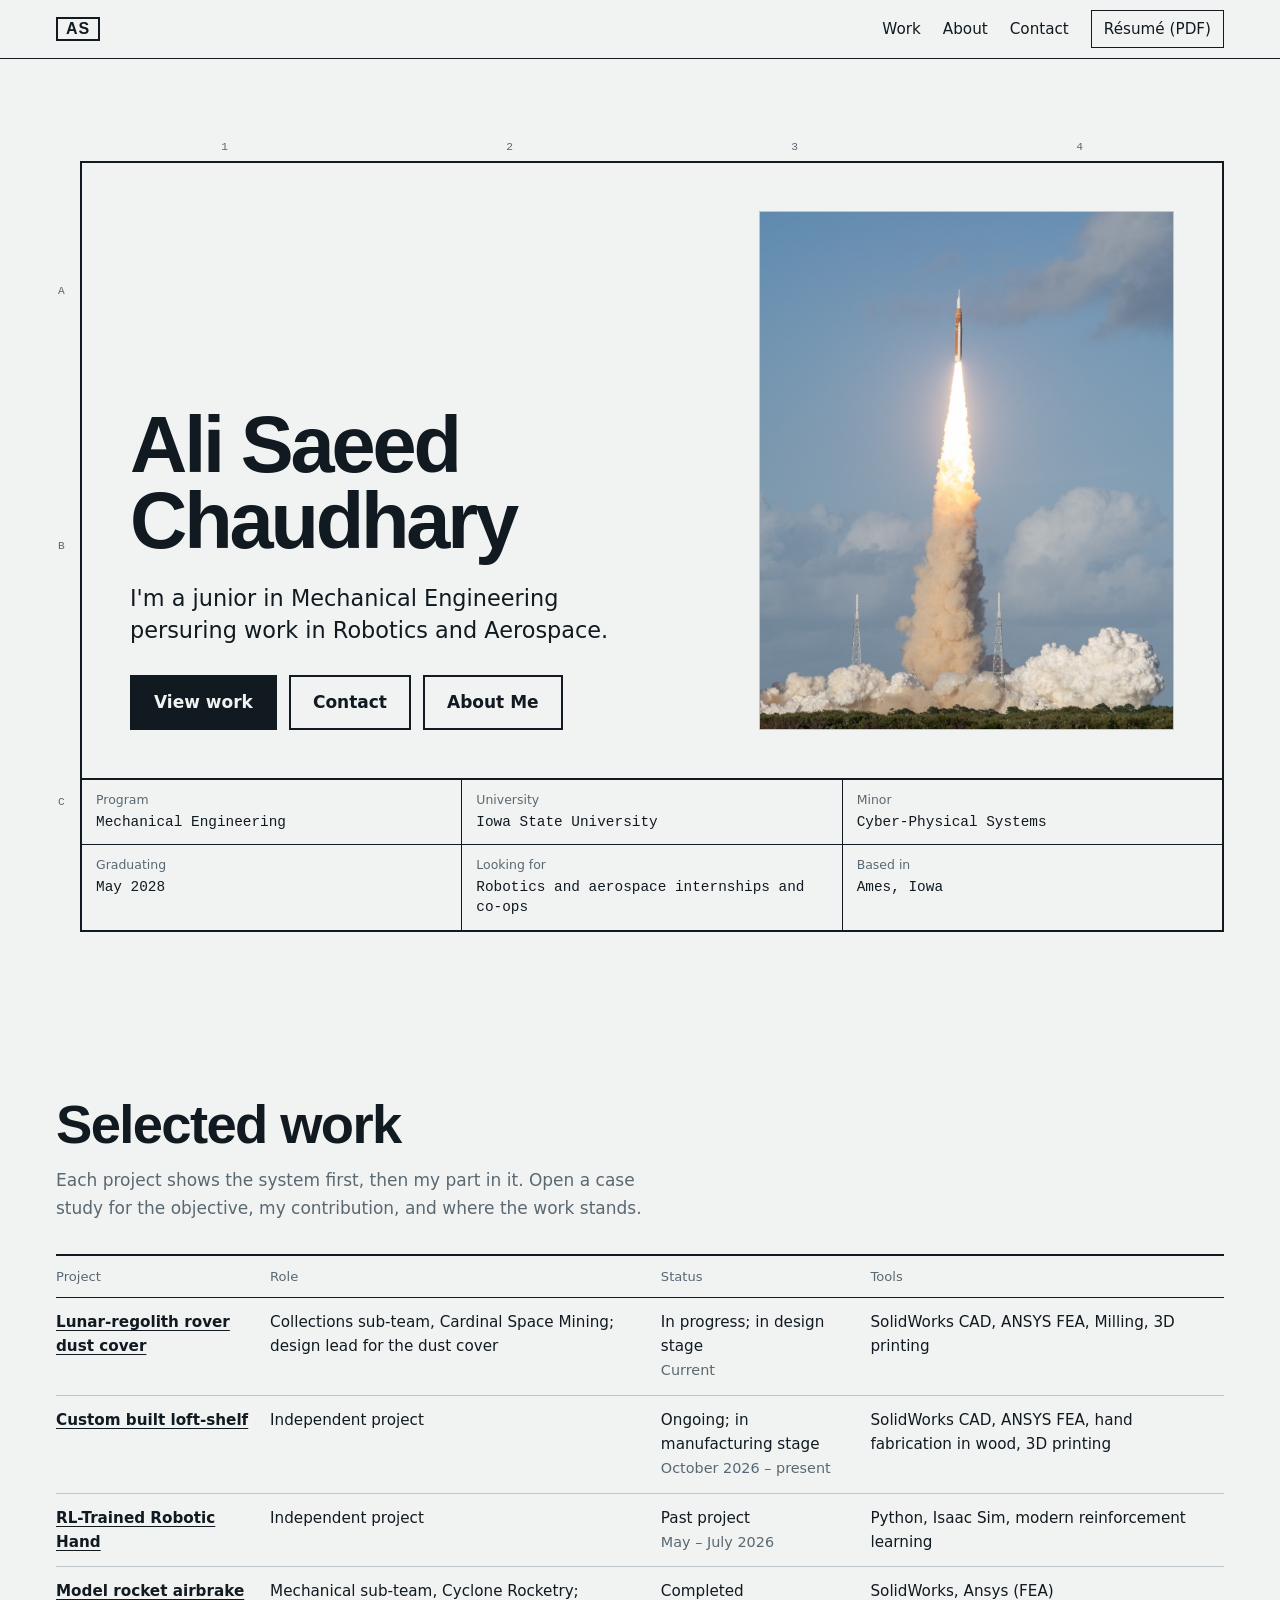
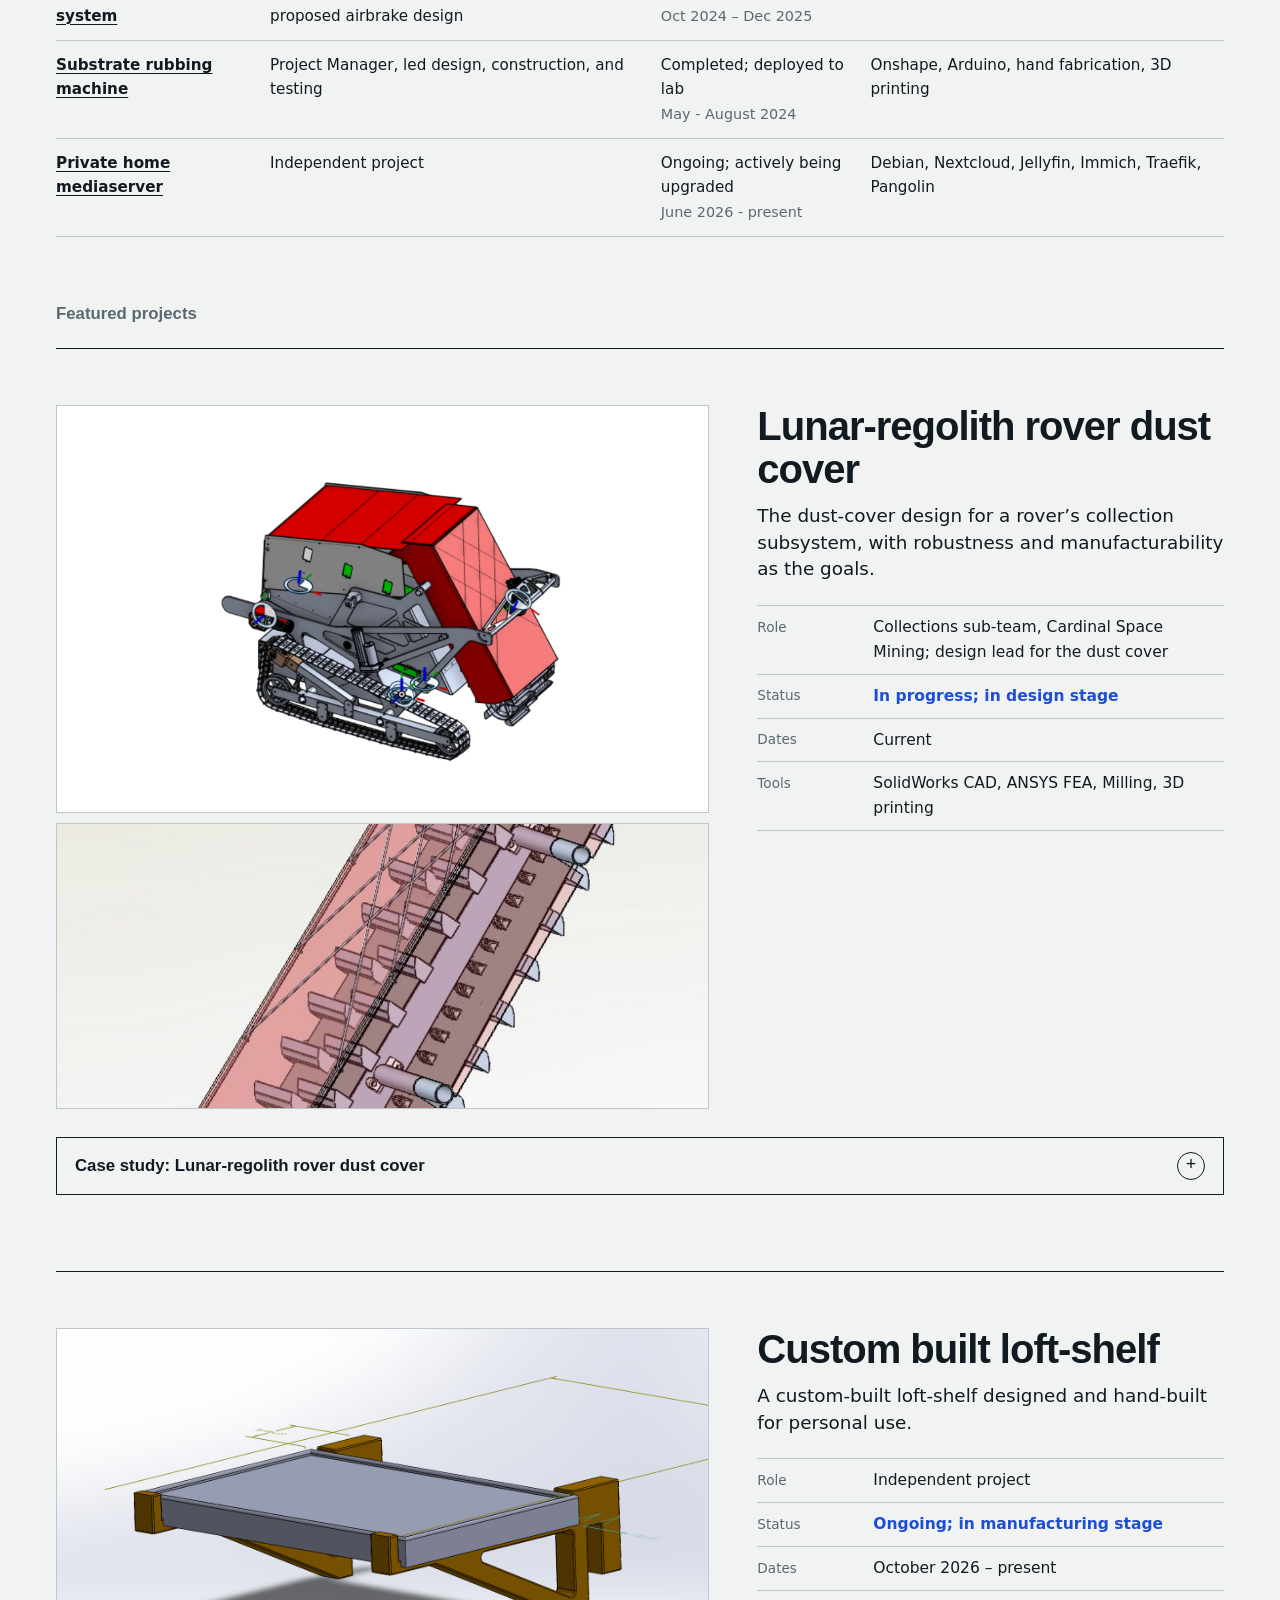
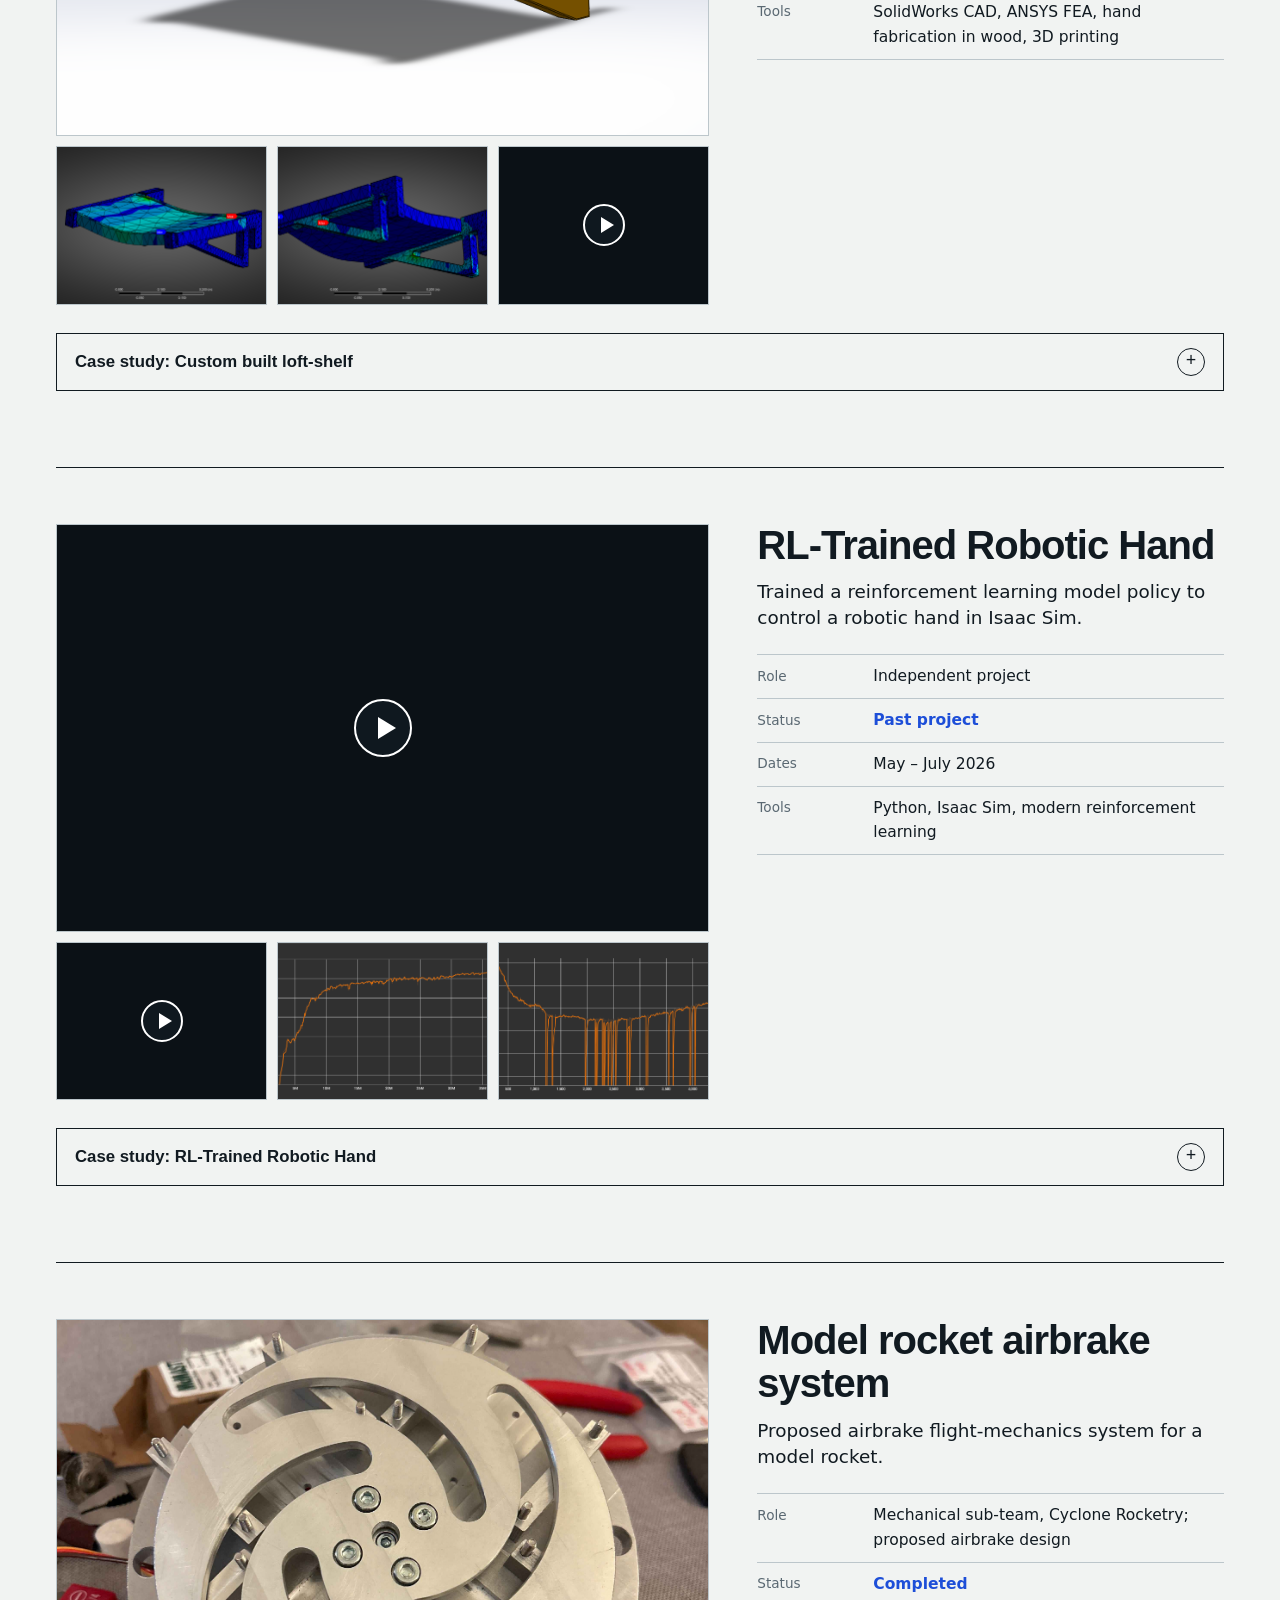
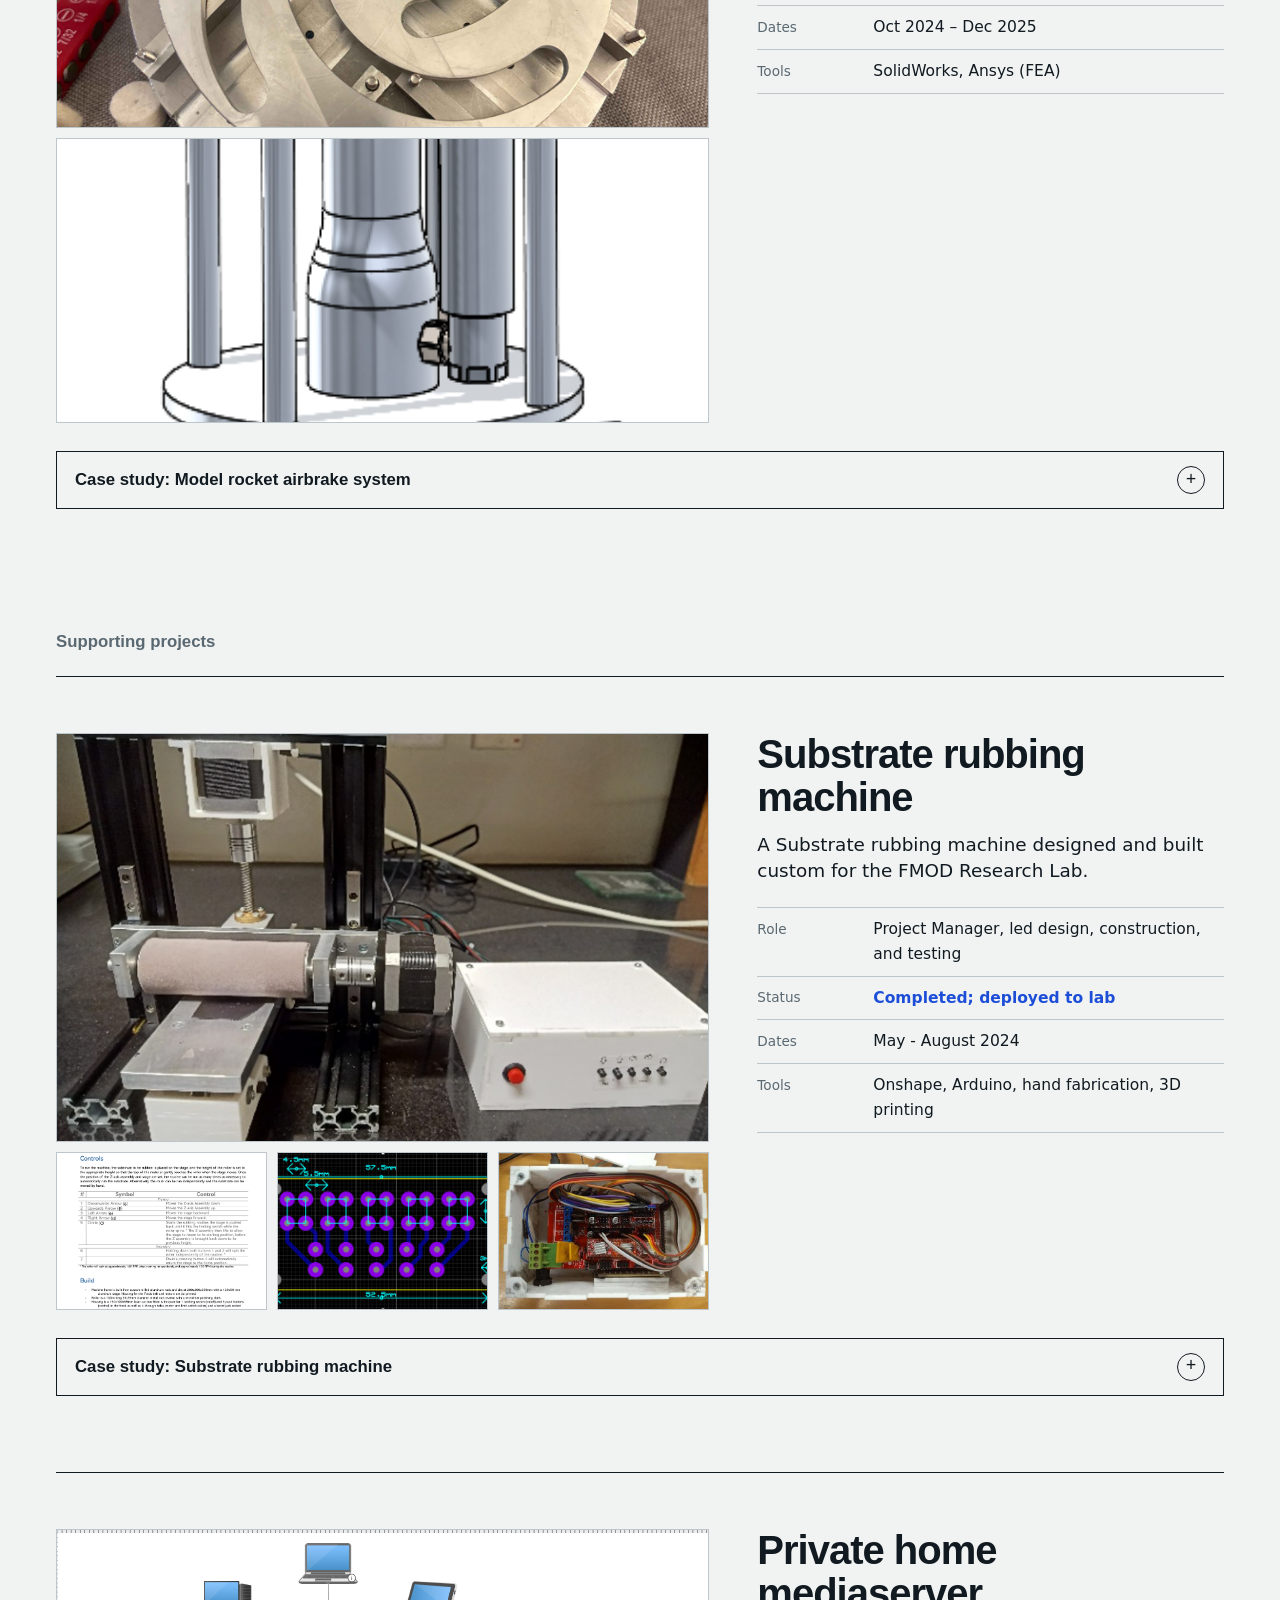
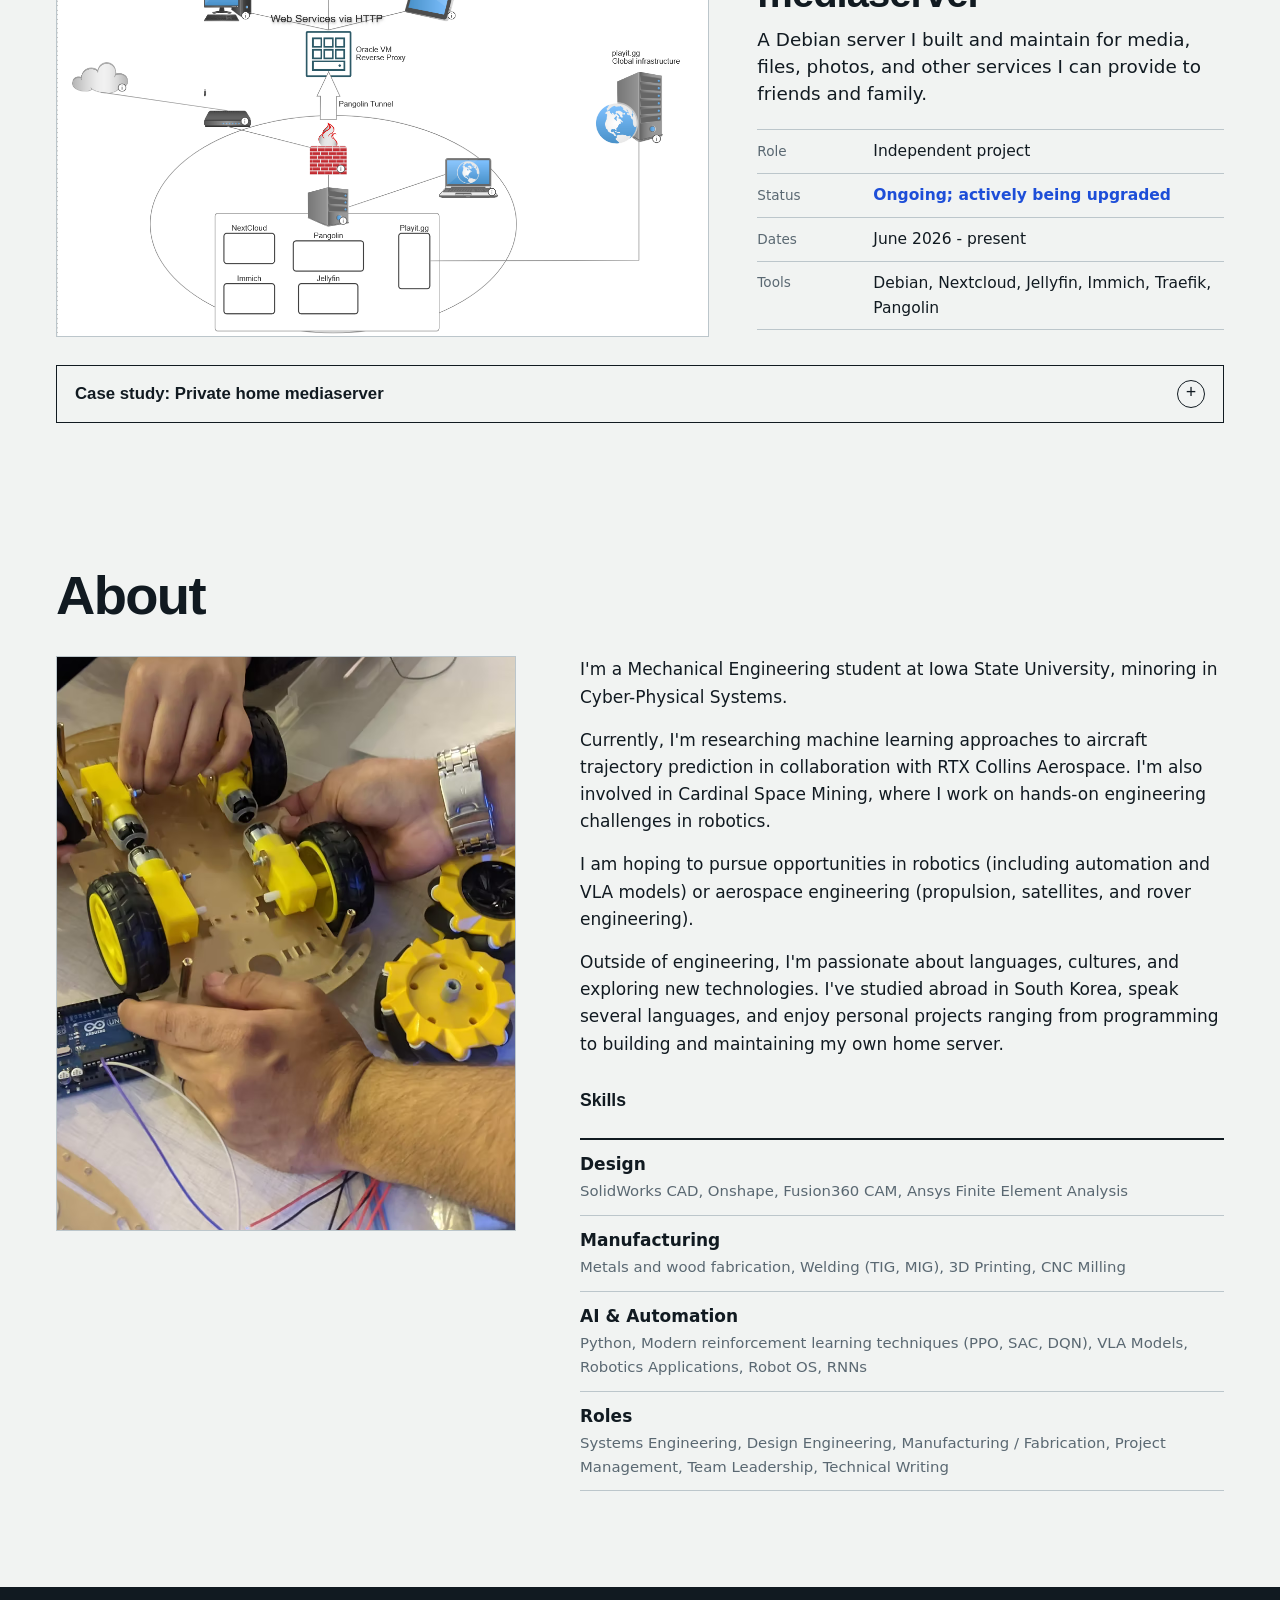
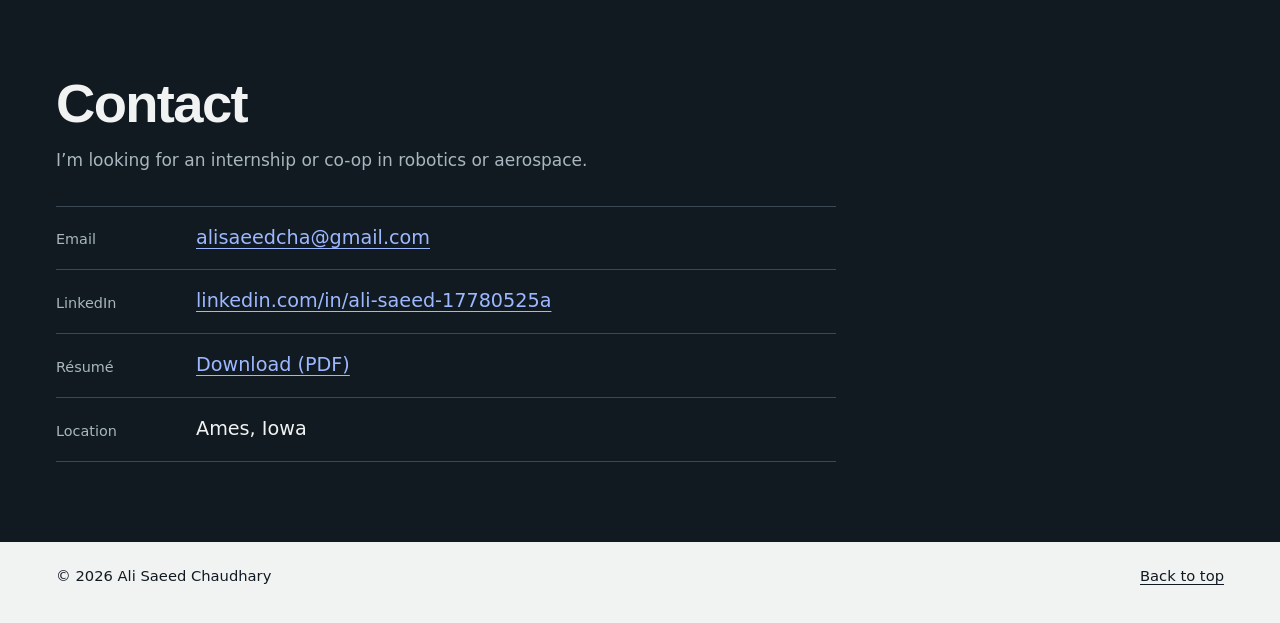
==== commit 20d4dfda: "updated" ====
--- a/index.html
+++ b/index.html
@@ -69,9 +69,10 @@
   <div class="about-grid">
     <figure class="slot tall"><img src="images/about.jpg" alt="Ali Saeed Chaudhary"></figure>
     <div class="about-text">
-      <p>I’m a mechanical engineering student at Iowa State University, minoring in Cyber-Physical Systems. My work so far spans hands-on mechanism design, simulation, and machine-learning research.</p>
-      <p>I’ve studied abroad in South Korea, where my coursework included mechatronics, reinforcement learning, and nuclear engineering. I speak several languages and enjoy building and maintaining my own home server.</p>
-      <p>I’m especially interested in robotics, flight hardware, and vision-language-action models. Propulsion and satellites are areas I want to learn more about through an internship or co-op.</p>
+      <p>I'm a Mechanical Engineering student at Iowa State University, minoring in Cyber-Physical Systems.</p>
+      <p>Currently, I'm researching machine learning approaches to aircraft trajectory prediction in collaboration with RTX Collins Aerospace. I'm also involved in Cardinal Space Mining, where I work on hands-on engineering challenges in robotics.</p>
+      <p>I am hoping to pursue opportunities in robotics (including automation and VLA models) or aerospace engineering (propulsion, satellites, and rover engineering).</p>
+      <p>Outside of engineering, I'm passionate about languages, cultures, and exploring new technologies. I've studied abroad in South Korea, speak several languages, and enjoy personal projects ranging from programming to building and maintaining my own home server.</p>
       <h3 style="font-size:1.1rem;margin-top:28px">Skills</h3>
       <ul class="skills">
         <li><span class="name">Design</span><span class="where">SolidWorks CAD, Onshape, Fusion360 CAM, Ansys Finite Element Analysis</span></li>
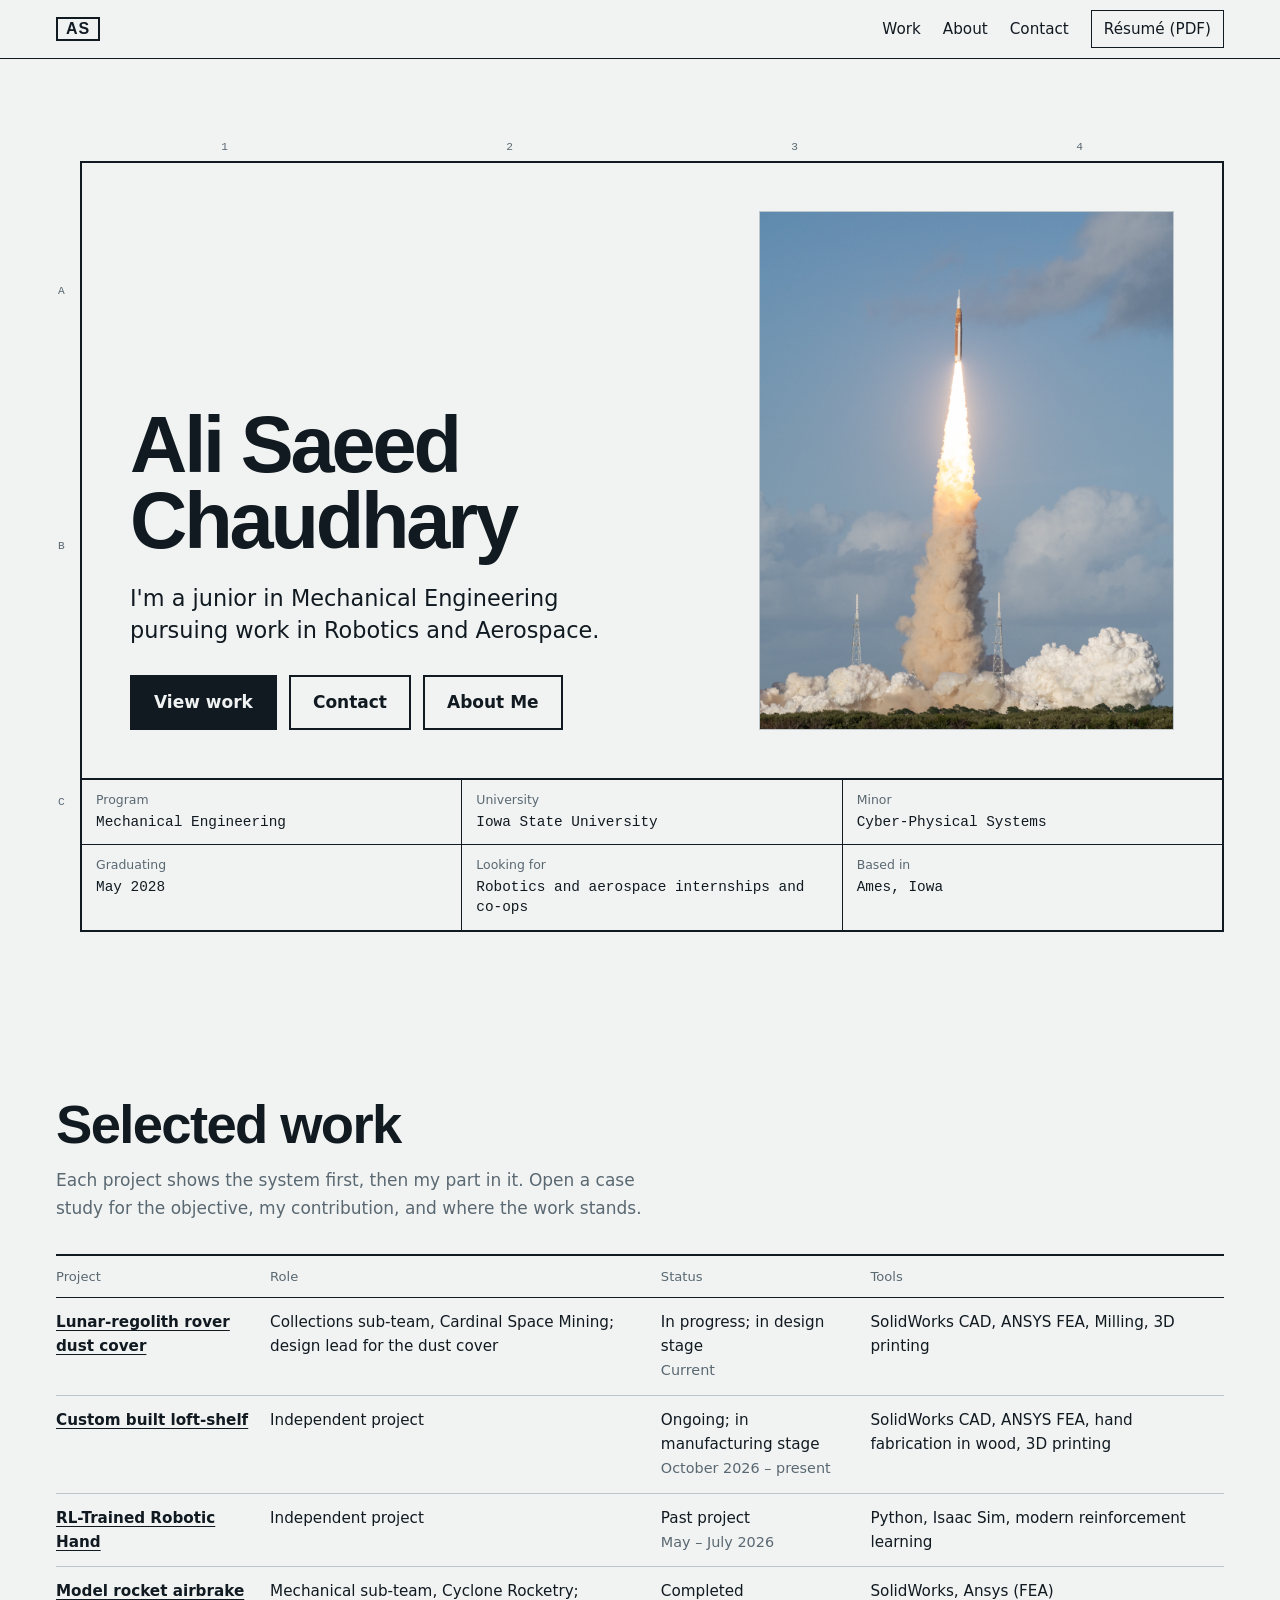
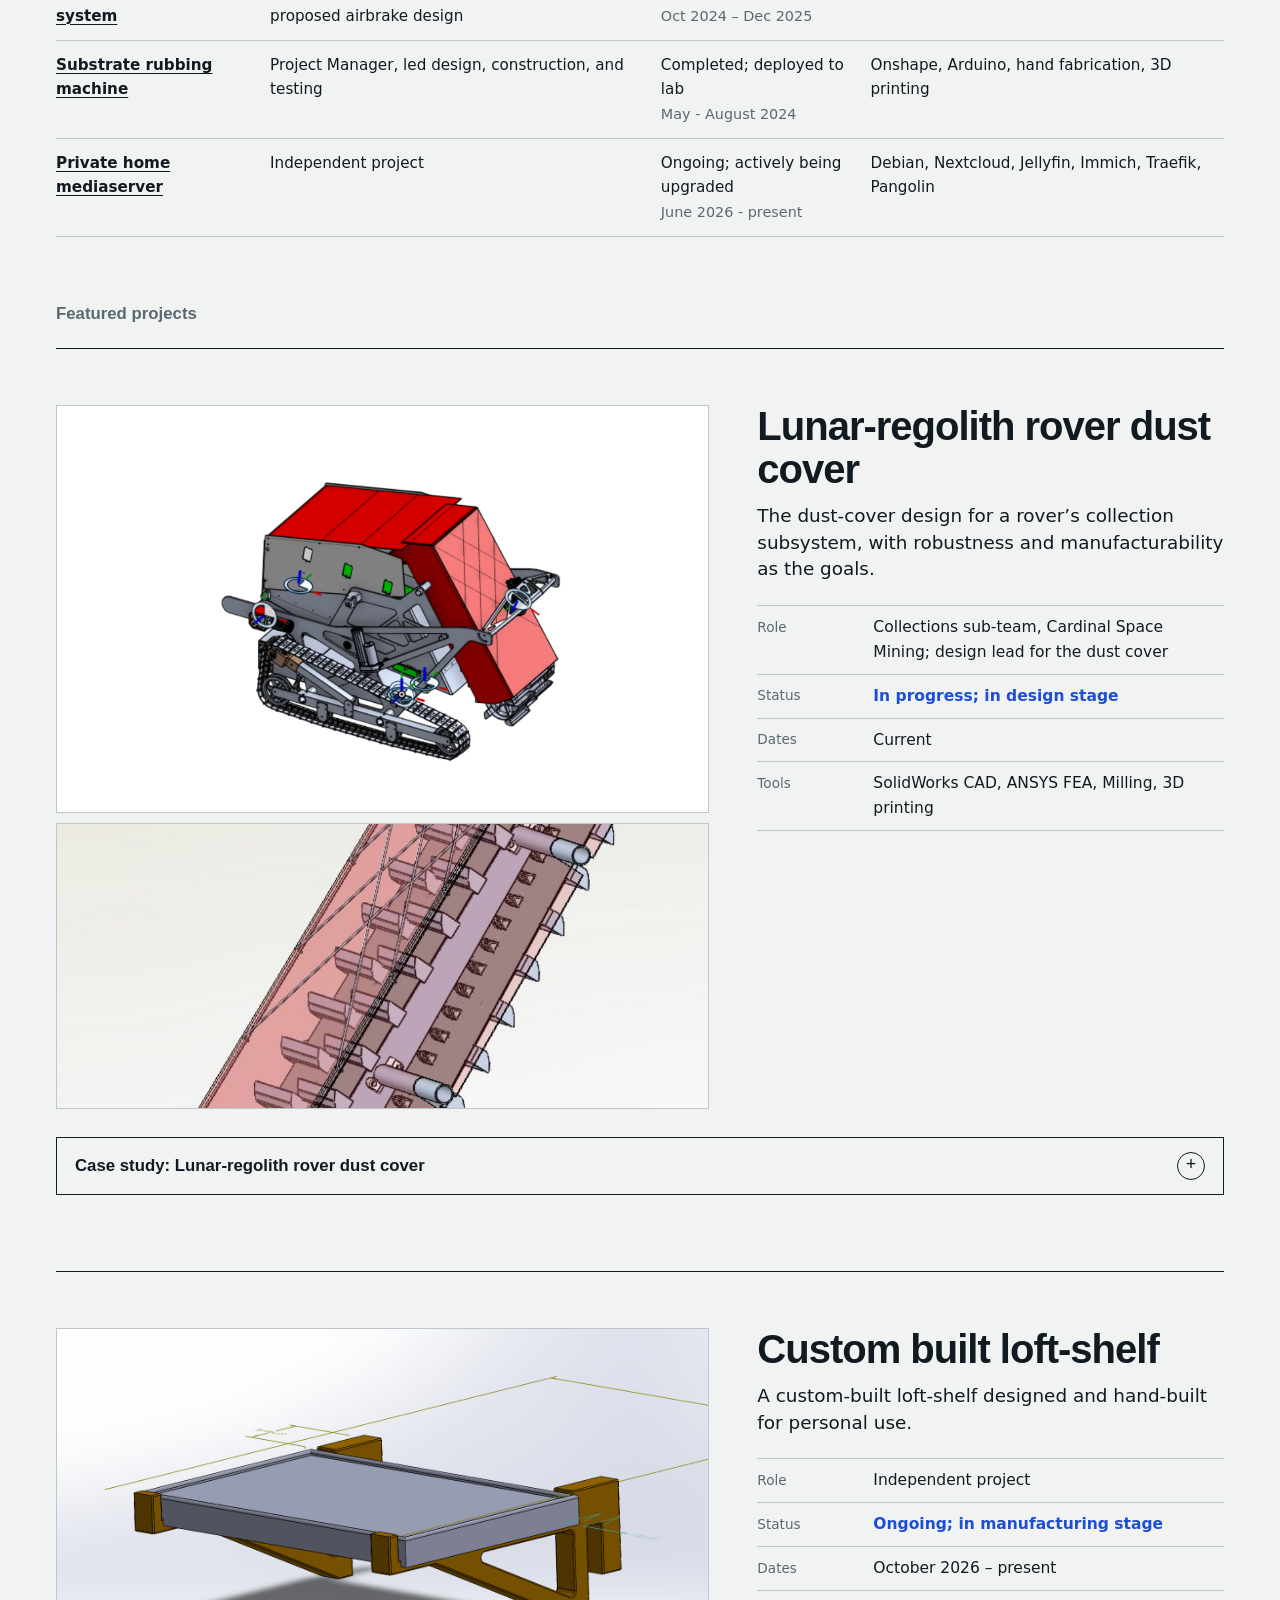
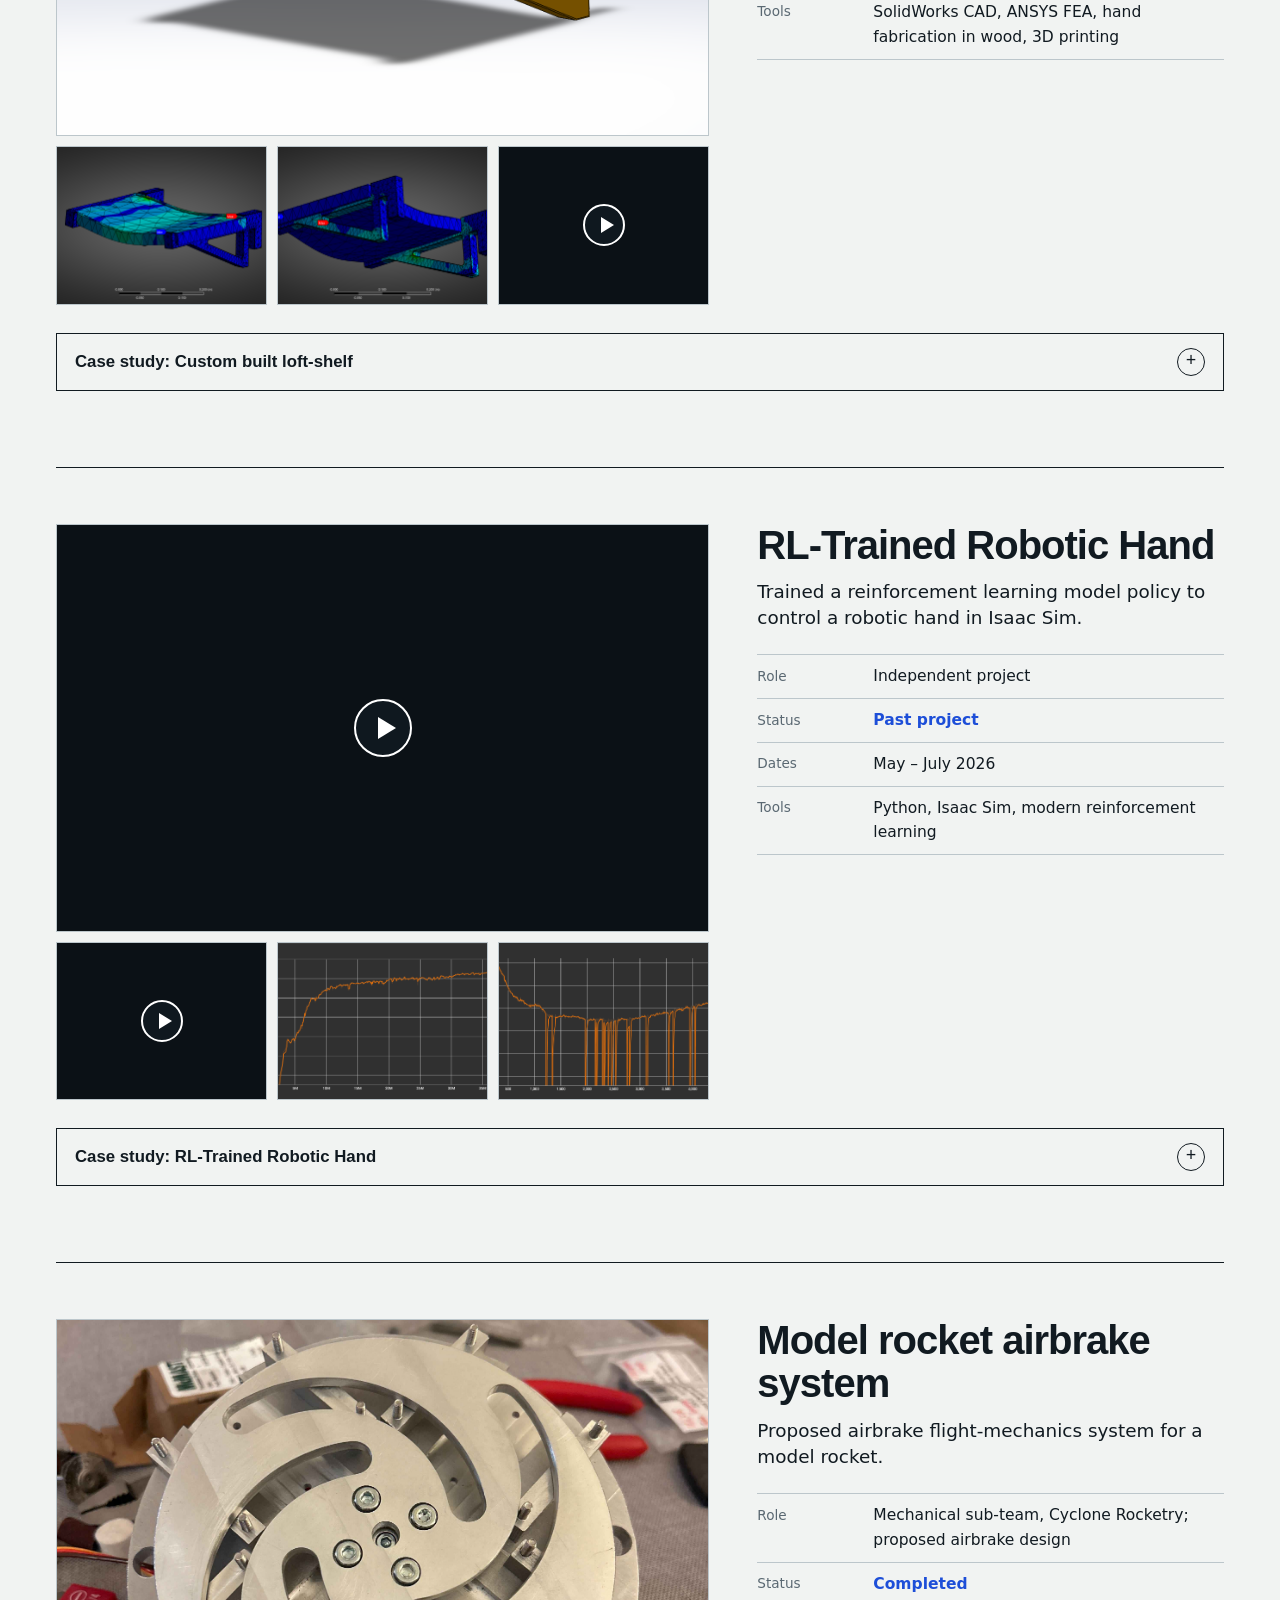
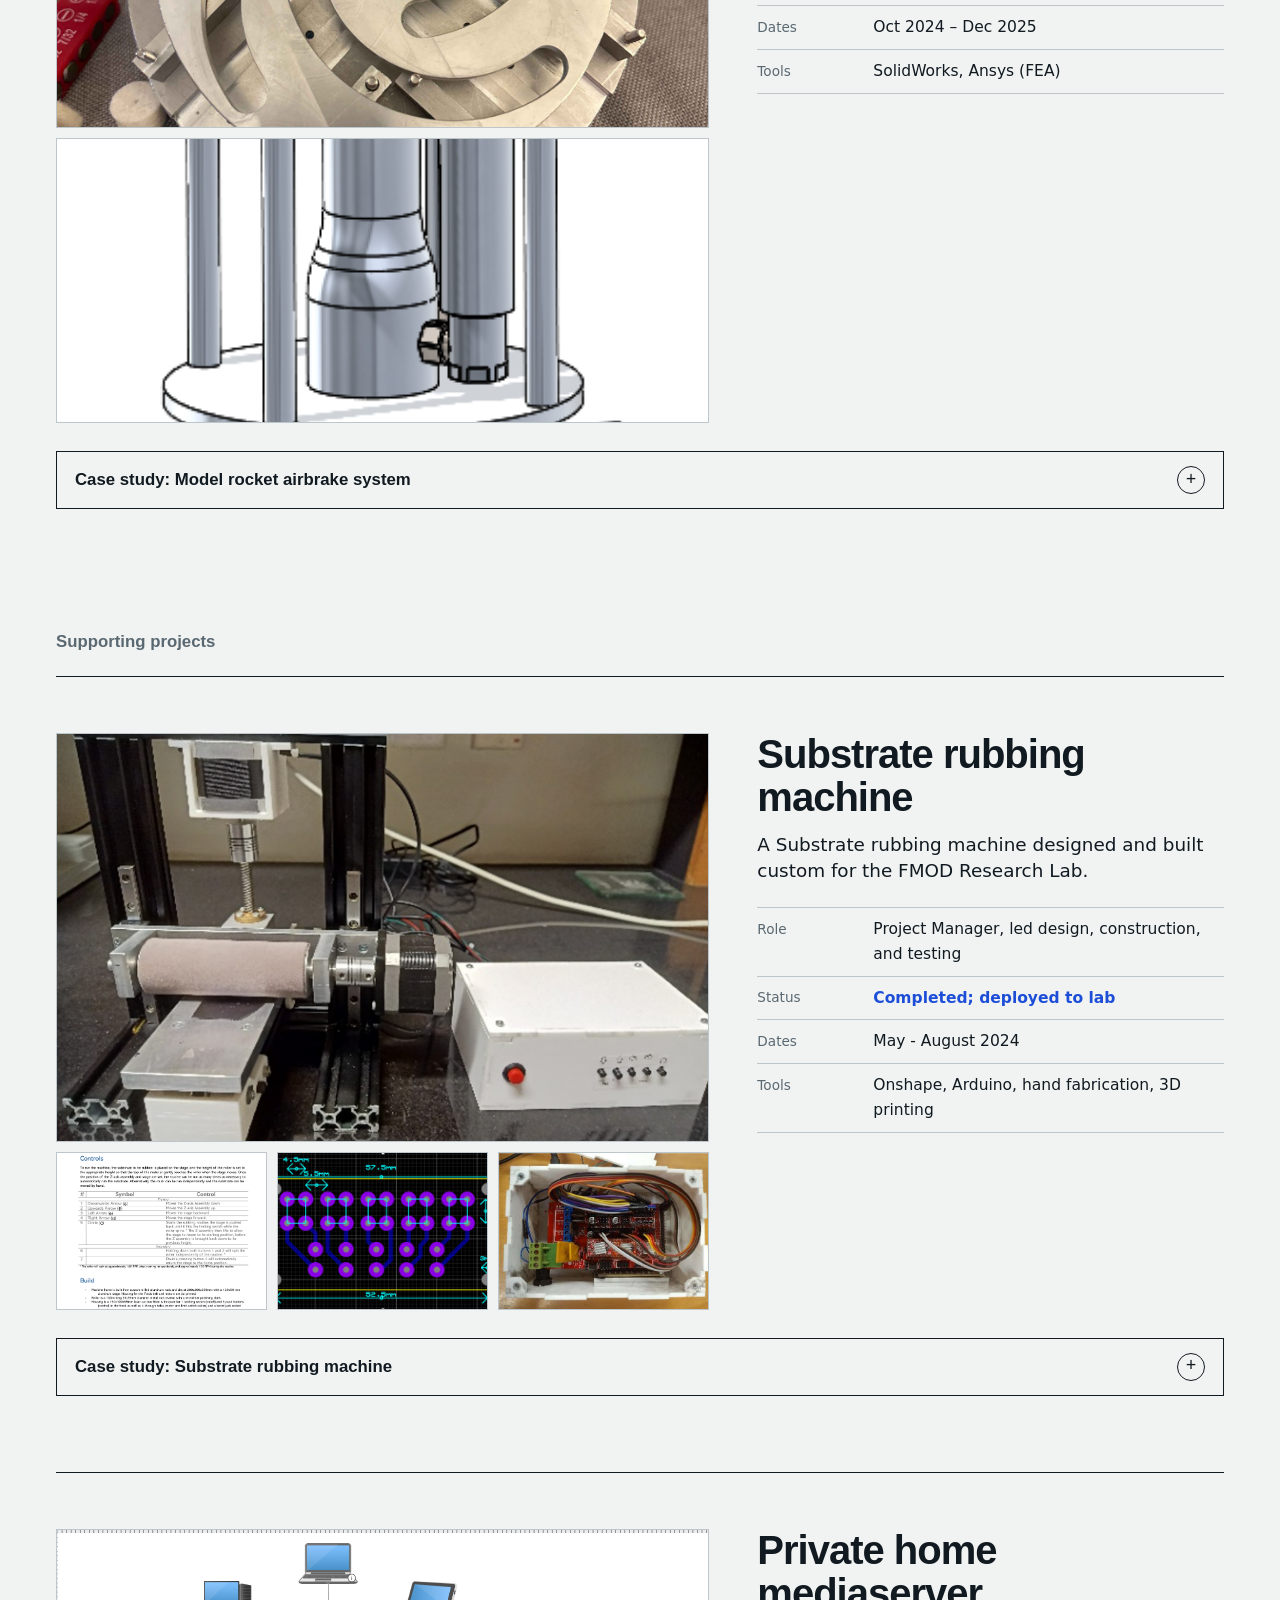
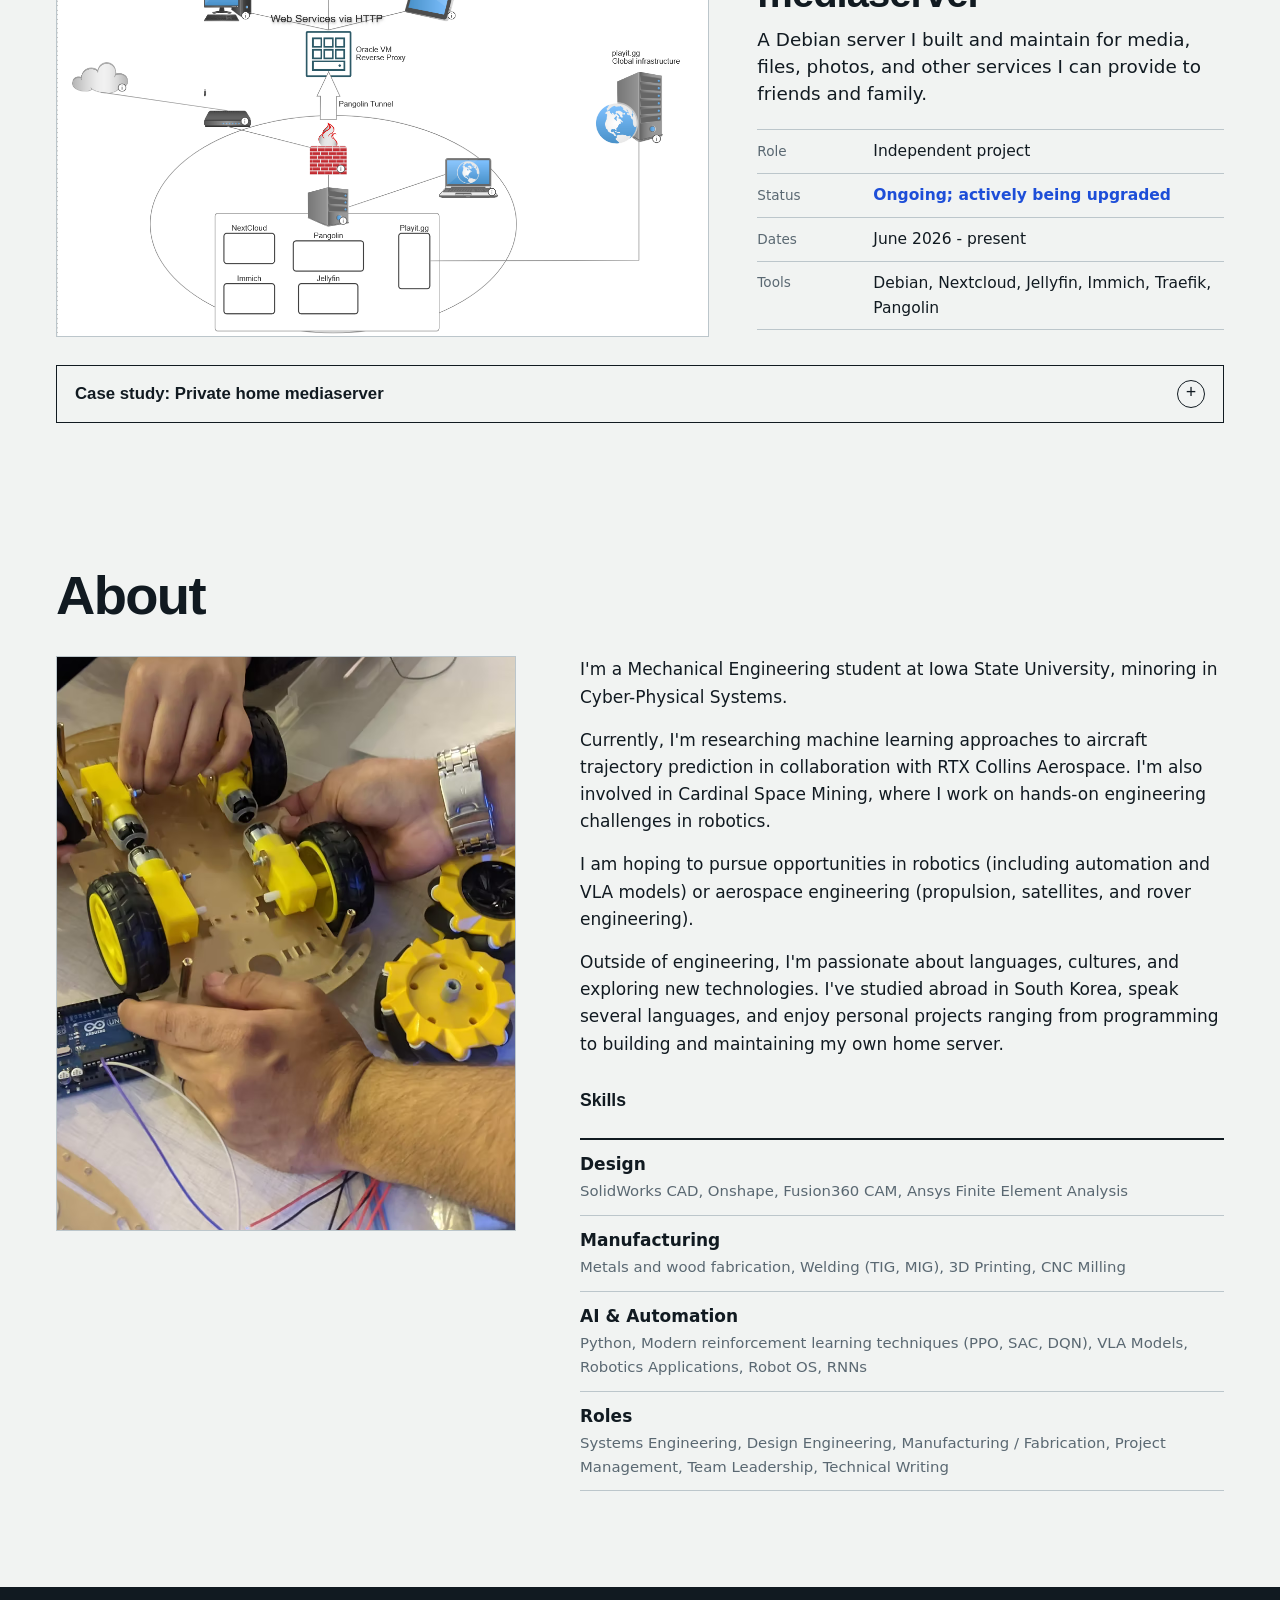
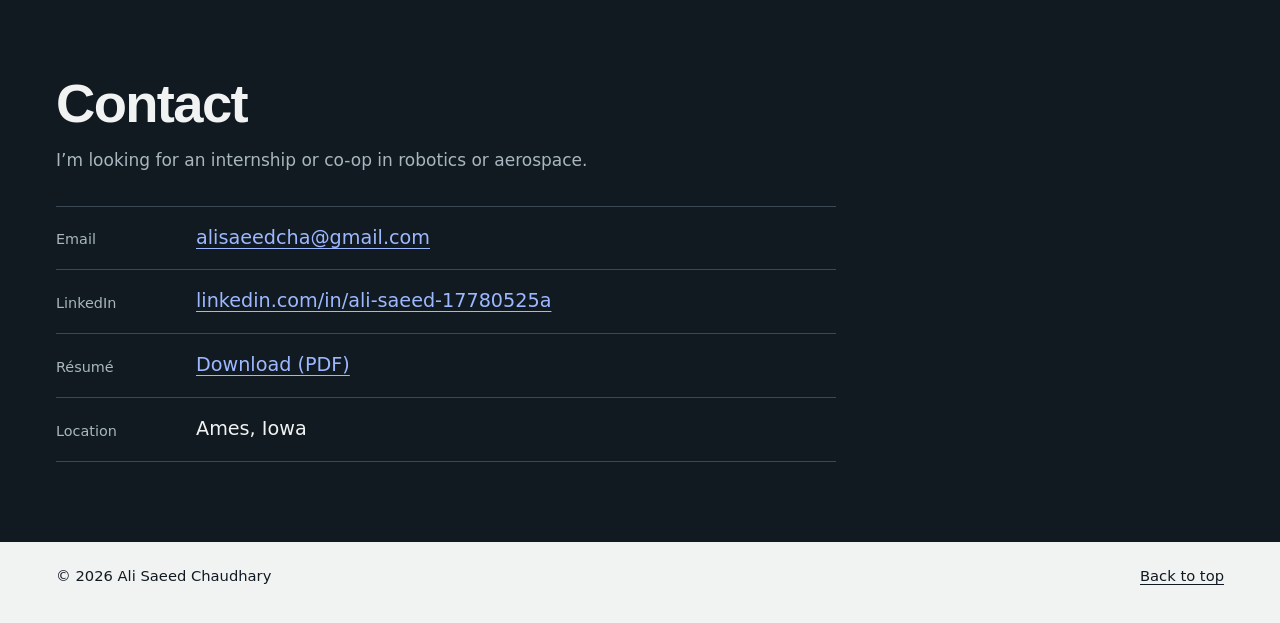
==== commit 674fe1c9: "fixed spelling, updated resume" ====
--- a/index.html
+++ b/index.html
@@ -35,7 +35,7 @@
     <div class="frame-body">
       <div>
         <h1 id="name">Ali Saeed Chaudhary</h1>
-        <p class="lede">I'm a junior in Mechanical Engineering persuring work in Robotics and Aerospace.</p>
+        <p class="lede">I'm a junior in Mechanical Engineering pursuing work in Robotics and Aerospace.</p>
         <div class="actions"><a class="btn btn-primary" href="#work">View work</a><a class="btn btn-secondary" href="#contact">Contact</a><a class="btn btn-secondary" href="#about">About Me</a></div>
       </div>
       <figure class="slot tall"><img src="images/hero.jpg" alt="Hero Picture"></figure>
@@ -57,11 +57,11 @@
   <table class="index"><caption class="sr-only">Project index</caption><thead><tr><th scope="col">Project</th><th scope="col" class="hide-sm">Role</th><th scope="col">Status</th><th scope="col" class="hide-sm">Tools</th></tr></thead><tbody><tr><td><a href="#space-mining">Lunar-regolith rover dust cover</a></td><td class="hide-sm">Collections sub-team, Cardinal Space Mining; design lead for the dust cover</td><td>In progress; in design stage<br><span class="small">Current</span></td><td class="hide-sm">SolidWorks CAD, ANSYS FEA, Milling, 3D printing</td></tr><tr><td><a href="#shelf">Custom built loft-shelf</a></td><td class="hide-sm">Independent project</td><td>Ongoing; in manufacturing stage<br><span class="small">October 2026 – present</span></td><td class="hide-sm">SolidWorks CAD, ANSYS FEA, hand fabrication in wood, 3D printing</td></tr><tr><td><a href="#hand">RL-Trained Robotic Hand</a></td><td class="hide-sm">Independent project</td><td>Past project<br><span class="small">May – July 2026</span></td><td class="hide-sm">Python, Isaac Sim, modern reinforcement learning</td></tr><tr><td><a href="#airbrakes">Model rocket airbrake system</a></td><td class="hide-sm">Mechanical sub-team, Cyclone Rocketry; proposed airbrake design</td><td>Completed<br><span class="small">Oct 2024 – Dec 2025</span></td><td class="hide-sm">SolidWorks, Ansys (FEA)</td></tr><tr><td><a href="#rubbing-machine">Substrate rubbing machine</a></td><td class="hide-sm">Project Manager, led design, construction, and testing</td><td>Completed; deployed to lab<br><span class="small">May - August 2024</span></td><td class="hide-sm">Onshape, Arduino, hand fabrication, 3D printing</td></tr><tr><td><a href="#home-server">Private home mediaserver</a></td><td class="hide-sm">Independent project</td><td>Ongoing; actively being upgraded<br><span class="small">June 2026 - present</span></td><td class="hide-sm">Debian, Nextcloud, Jellyfin, Immich, Traefik, Pangolin</td></tr></tbody></table>
   <h3 class="group">Featured projects</h3>
 <article class="project" id="space-mining" aria-labelledby="space-mining-h"><div class="proj-grid"><div class="media"><figure class="slot "><a class="lb" href="images/space-mining-main.jpg" data-alt="Lunar-regolith rover dust cover, image 1"><img src="images/space-mining-main.jpg" alt="Lunar-regolith rover dust cover, image 1" loading="lazy" decoding="async"></a></figure><div class="thumbs cols1"><figure class="slot thumb"><a class="lb" href="images/space-mining-1.jpg" data-alt="Lunar-regolith rover dust cover, image 2"><img src="images/space-mining-1.jpg" alt="Lunar-regolith rover dust cover, image 2" loading="lazy" decoding="async"></a></figure></div></div><div class="info"><h3 id="space-mining-h">Lunar-regolith rover dust cover</h3><p class="oneline">The dust-cover design for a rover’s collection subsystem, with robustness and manufacturability as the goals.</p><dl class="spec"><div><dt>Role</dt><dd>Collections sub-team, Cardinal Space Mining; design lead for the dust cover</dd></div><div><dt>Status</dt><dd><span class=status>In progress; in design stage</span></dd></div><div><dt>Dates</dt><dd>Current</dd></div><div><dt>Tools</dt><dd>SolidWorks CAD, ANSYS FEA, Milling, 3D printing</dd></div></dl></div></div><details class="case"><summary><span>Case study: Lunar-regolith rover dust cover</span><span class="toggle-icon" aria-hidden="true"></span></summary><div class="case-body"><div class="cs"><h4>Objective</h4><p>Improve the robustness of the collection subsystem’s dust protection compared with the prior year’s design, while keeping the subsystem functional and manufacturable.</p></div><div class="cs"><h4>Why it matters</h4><p class="context">General context: lunar regolith is fine and abrasive, so a mechanism that moves material also has to keep it out of the parts that move.</p></div><div class="cs"><h4>My contribution</h4><p>I lead the design of the dust cover as part of the Collections sub-team.</p></div><div class="cs"><h4>Design reasoning</h4><p>The cover cannot be designed on its own. It sits where several requirements meet:</p><ul><li><strong>Protection and collection motion:</strong> the cover must not impede the parts it protects.</li><li><strong>Clearance:</strong> gaps small enough to keep material out, large enough to avoid binding.</li><li><strong>Attachment:</strong> how it mounts to the subsystem.</li><li><strong>Fabrication:</strong> the team has to be able to build it.</li></ul></div><div class="cs"><h4>Current stage</h4><p>Design work is ongoing. A final design, prototype, and dust-protection test results do not exist yet.</p></div><p class="permalink"><a href="#space-mining">Link to this project</a></p></div></details></article>
-<article class="project" id="shelf" aria-labelledby="shelf-h"><div class="proj-grid"><div class="media"><figure class="slot "><a class="lb" href="images/shelf-ss.png" data-alt="Custom built loft-shelf, image 1"><img src="images/shelf-ss.png" alt="Custom built loft-shelf, image 1" loading="lazy" decoding="async"></a></figure><div class="thumbs cols3"><figure class="slot thumb"><a class="lb" href="images/shelf-file.png" data-alt="Custom built loft-shelf, image 2"><img src="images/shelf-file.png" alt="Custom built loft-shelf, image 2" loading="lazy" decoding="async"></a></figure><figure class="slot thumb"><a class="lb" href="images/shelf-file2.png" data-alt="Custom built loft-shelf, image 3"><img src="images/shelf-file2.png" alt="Custom built loft-shelf, image 3" loading="lazy" decoding="async"></a></figure><figure class="slot thumb"><a class="lb is-video" href="images/vid.mp4" data-type="video" data-alt="Custom built loft-shelf, video 4" aria-label="Play video: Custom built loft-shelf, video 4"><video src="images/vid.mp4#t=0.1" muted playsinline preload="metadata" tabindex="-1" aria-hidden="true"></video><span class="play" aria-hidden="true"></span></a></figure></div></div><div class="info"><h3 id="shelf-h">Custom built loft-shelf</h3><p class="oneline">A custom-built loft-shelf designed and hand-built for personal use.</p><dl class="spec"><div><dt>Role</dt><dd>Independent project</dd></div><div><dt>Status</dt><dd><span class=status>Ongoing; in manufacturing stage</span></dd></div><div><dt>Dates</dt><dd>October 2026 – present</dd></div><div><dt>Tools</dt><dd>SolidWorks CAD, ANSYS FEA, hand fabrication in wood, 3D printing</dd></div></dl></div></div><details class="case"><summary><span>Case study: Custom built loft-shelf</span><span class="toggle-icon" aria-hidden="true"></span></summary><div class="case-body"><div class="cs"><h4>Objective</h4><p>Design, plan, and build a custom loft-shelf for personal use.</p></div><div class="cs"><h4>Design Considerations</h4><p>The loft-shelf was designed to fit into my lofted bedframe and hold a variety of items. The design needed to be structurally sound, stable (no wobbling or shifting), while also being light-weight and easy to install or relocate if necessary.</p><p>Measurments of the bedframe were taken to fit the shelf brackets.</p><p>Wood was chosen as the material for the brackets as it is easy to manufacture, while being stiff and sturdy enough to bear the load of the shelf and its contents.</p><p>3D-printed PLA was chosen for the shelf itself as it is light-weight, reducing the total load on the brackets and bedframe. The 3D printing process also allowed for a more complex shape that would have been difficult to manufacture with wood.</p><p>The shelf was designed with a lip around the top surface to prevent items from sliding off, and sloted rails on the bottom surfaces to fit into the brackets without allowing for slipage or shifting. The shelf was also designed to be easily removable from the brackets if necessary.</p><p>An FEA Analysis was used to evaluate the structural integrity of the shelf and brackets, and to ensure that the design would be able to withstand the expected loads.</p></div><div class="cs"><h4>My contribution</h4><p>This is a Solo Project. I measured the frame the shelf would be fitted to, and designed the shelf in SolidWorks. I also performed finite element analysis (FEA) in ANSYS to ensure the design would be structurally sound, and built the shelf by hand.</p></div><p class="permalink"><a href="#shelf">Link to this project</a></p></div></details></article>
-<article class="project" id="hand" aria-labelledby="hand-h"><div class="proj-grid"><div class="media"><figure class="slot "><a class="lb is-video" href="images/main_vid.mp4" data-type="video" data-alt="RL-Trained Robotic Hand, video 1" aria-label="Play video: RL-Trained Robotic Hand, video 1"><video src="images/main_vid.mp4#t=0.1" muted playsinline preload="metadata" tabindex="-1" aria-hidden="true"></video><span class="play" aria-hidden="true"></span></a></figure><div class="thumbs cols3"><figure class="slot thumb"><a class="lb is-video" href="images/rl-video-step-7000.mp4" data-type="video" data-alt="RL-Trained Robotic Hand, video 2" aria-label="Play video: RL-Trained Robotic Hand, video 2"><video src="images/rl-video-step-7000.mp4#t=0.1" muted playsinline preload="metadata" tabindex="-1" aria-hidden="true"></video><span class="play" aria-hidden="true"></span></a></figure><figure class="slot thumb"><a class="lb" href="images/main_rew_step.png" data-alt="RL-Trained Robotic Hand, image 3"><img src="images/main_rew_step.png" alt="RL-Trained Robotic Hand, image 3" loading="lazy" decoding="async"></a></figure><figure class="slot thumb"><a class="lb" href="images/main_pen_action.png" data-alt="RL-Trained Robotic Hand, image 4"><img src="images/main_pen_action.png" alt="RL-Trained Robotic Hand, image 4" loading="lazy" decoding="async"></a></figure></div></div><div class="info"><h3 id="hand-h">RL-Trained Robotic Hand</h3><p class="oneline">Trained a reinforcement learning model policy to control a robotic hand in Isaac Sim.</p><dl class="spec"><div><dt>Role</dt><dd>Independent project</dd></div><div><dt>Status</dt><dd><span class=status>Past project</span></dd></div><div><dt>Dates</dt><dd>May – July 2026</dd></div><div><dt>Tools</dt><dd>Python, Isaac Sim, modern reinforcement learning</dd></div></dl></div></div><details class="case"><summary><span>Case study: RL-Trained Robotic Hand</span><span class="toggle-icon" aria-hidden="true"></span></summary><div class="case-body"><div class="cs"><h4>Objective</h4><p>Train a reinforcement learning model to control a robotic hand. Reference videos and object/hand trajectory data were collected from the HO-Cap (NeurIPS 2025) dataset. The dataset provided data on 21 key points on the robot and human hands, object position and rotation, object linear and angular velocity.</p><p>The policy was given the following observations:</p><ul><li>The Robot&#x27;s hand key points relative to the object</li><li>The Reference hand&#x27;s key points relative to the object</li><li>The difference between the robot key points and the reference key points</li><li>The next-frame reference points relative to the object</li><li>Current joint positions</li><li>Contact forces acting on each fingertip</li></ul><p>Tensorboard was also used to visualize the training process, including the reward function and the policy&#x27;s performance over time.</p></div><div class="cs"><h4>Reward function</h4><p>Some information on the reward function used to train the policy:</p><ul><li>During initial training attempts, the agent seemed to have a difficult time learning to grip and pick up the object, even though it seemed to be following the reference path well. For this reason, a strong reward incentive was given for forming a strong, firm, and stable grip on the object.</li><li>Select points on the robots hand determined to be important for a firm grip (all 5 finger tips, palm, and base of the index and middle fingers) are tracked relative to their distance to the object. In the calculation for r_grasp, each of these points are weighted according to their important in forming a strong grip around the object.</li><li>The object&#x27;s position and rotation are tracked relative to the reference object. The agent is rewarded for keeping the object’s pose as similar to the reference object as possible.</li><li>The amount and speed of movement of the robot’s hand is calculated and penalized. This discourages the agent from making too many unnecessary movements, and encourages a smooth and deliberate trajectory.</li></ul></div><div class="cs"><h4>My contribution</h4><p>This was a Solo Project. I trained the policy using reinforcement learning, and designed the reward function and action space.</p></div><p class="permalink"><a href="#hand">Link to this project</a></p></div></details></article>
-<article class="project" id="airbrakes" aria-labelledby="airbrakes-h"><div class="proj-grid"><div class="media"><figure class="slot "><a class="lb" href="images/spiralcam.jpg" data-alt="Model rocket airbrake system, image 1"><img src="images/spiralcam.jpg" alt="Model rocket airbrake system, image 1" loading="lazy" decoding="async"></a></figure><div class="thumbs cols1"><figure class="slot thumb"><a class="lb" href="images/rocketassem.png" data-alt="Model rocket airbrake system, image 2"><img src="images/rocketassem.png" alt="Model rocket airbrake system, image 2" loading="lazy" decoding="async"></a></figure></div></div><div class="info"><h3 id="airbrakes-h">Model rocket airbrake system</h3><p class="oneline">Proposed airbrake flight-mechanics system for a model rocket.</p><dl class="spec"><div><dt>Role</dt><dd>Mechanical sub-team, Cyclone Rocketry; proposed airbrake design</dd></div><div><dt>Status</dt><dd><span class=status>Completed</span></dd></div><div><dt>Dates</dt><dd>Oct 2024 – Dec 2025</dd></div><div><dt>Tools</dt><dd>SolidWorks, Ansys (FEA)</dd></div></dl></div></div><details class="case"><summary><span>Case study: Model rocket airbrake system</span><span class="toggle-icon" aria-hidden="true"></span></summary><div class="case-body"><div class="cs"><h4>Objective</h4><p>Design an airbrake system that changes a rocket’s drag in flight, as part of designing and developing a model rocket with the Mechanical sub-team.</p></div><div class="cs"><h4>Design Considerations</h4><p>The airbrakes add drag on demand to help a rocket reach a target apogee.</p><p>Previous year&#x27;s designs, although robust, had a large footprint within the rocket body, and were too heavy. The airbrakes needed to be designed to fit within a smaller profile, while still being able to withstand the forces acting on them during flight.</p><p>The spiral cam design would allow for a more compact design without sacrificing control authority</p><p>As the fins deployed, the exponentially increasing drag would increase friction on the mechanism, so the design needed to be adjusted to have the fins riding on linear rails</p><p>The layout of the motors and how the mechanism fits into the rocket body had to be reconsidered, as the new design was very different from the previous year&#x27;s.</p></div><div class="cs"><h4>My contribution</h4><p>I proposed a airbrake concept using a spiral cam, allowing the mechanism to fit into a much smaller profile. I conducted finite element analysis (FEA) simulations in Ansys, and modeled the components in SolidWorks.</p></div><p class="permalink"><a href="#airbrakes">Link to this project</a></p></div></details></article><h3 class="group">Supporting projects</h3>
-<article class="project" id="rubbing-machine" aria-labelledby="rubbing-machine-h"><div class="proj-grid"><div class="media"><figure class="slot "><a class="lb" href="images/rubbing.png" data-alt="Substrate rubbing machine, image 1"><img src="images/rubbing.png" alt="Substrate rubbing machine, image 1" loading="lazy" decoding="async"></a></figure><div class="thumbs cols3"><figure class="slot thumb"><a class="lb" href="images/documentation.png" data-alt="Substrate rubbing machine, image 2"><img src="images/documentation.png" alt="Substrate rubbing machine, image 2" loading="lazy" decoding="async"></a></figure><figure class="slot thumb"><a class="lb" href="images/pcb.png" data-alt="Substrate rubbing machine, image 3"><img src="images/pcb.png" alt="Substrate rubbing machine, image 3" loading="lazy" decoding="async"></a></figure><figure class="slot thumb"><a class="lb" href="images/wiring.png" data-alt="Substrate rubbing machine, image 4"><img src="images/wiring.png" alt="Substrate rubbing machine, image 4" loading="lazy" decoding="async"></a></figure></div></div><div class="info"><h3 id="rubbing-machine-h">Substrate rubbing machine</h3><p class="oneline">A Substrate rubbing machine designed and built custom for the FMOD Research Lab.</p><dl class="spec"><div><dt>Role</dt><dd>Project Manager, led design, construction, and testing</dd></div><div><dt>Status</dt><dd><span class=status>Completed; deployed to lab</span></dd></div><div><dt>Dates</dt><dd>May - August 2024</dd></div><div><dt>Tools</dt><dd>Onshape, Arduino, hand fabrication, 3D printing</dd></div></dl></div></div><details class="case"><summary><span>Case study: Substrate rubbing machine</span><span class="toggle-icon" aria-hidden="true"></span></summary><div class="case-body"><div class="cs"><h4>Objective</h4><p>Design, build, test, and deploy a substrate rubbing machine customized for the FMOD Research Lab&#x27;s needs.</p></div><div class="cs"><h4>Design Considerations</h4><p>In crystals research, substrate rubbing is used to induce anisotropy or align molecules. Usually this process is done by hand, which can be time consuming and inconsistent.</p><p>The FMOD research lab at LUMS needed a machine to automate the process of rubbing substrates. The machine needed to be able to accommodate different substrate sizes, and be able to apply a consistent amount of pressure and speed as a roller was pressed along the substrate. The machine also needed to be easy to operate, and be able to be cleaned and maintained easily.</p><p>The control buttons were designed to incorperate as much funtionality as possible, while still being simple to use. The automated rubbing routine would:</p><ul><li>move the roller down to the correct height</li><li>move the substrate bed at a constant velocity under the roller</li><li>when the limit switch at the end of the substrate bed is triggered, the roller is lifted</li><li>the substrate bed is returned to the starting position</li></ul><p>The controls also allow for manual positioning of the roller and substrate bed, and isolated control of the roller spin.</p><p>These control options were all designed considering the needs of the lab, and the need for a simple and easy to use interface.</p></div><div class="cs"><h4>My contribution</h4><p>I led the design, construction, and testing of the substrate rubbing machine. With the assistance of the PhysLab team, I outlined the requirements and specifications of the machine, and then designed the machine in Onshape. I also designed a custom PCB for the button panel, 3D printed the control surfaces, and tested the machine before it was deployed to the lab.</p></div><p class="permalink"><a href="#rubbing-machine">Link to this project</a></p></div></details></article>
-<article class="project" id="home-server" aria-labelledby="home-server-h"><div class="proj-grid"><div class="media"><figure class="slot "><a class="lb" href="images/network.png" data-alt="Private home mediaserver, image 1"><img src="images/network.png" alt="Private home mediaserver, image 1" loading="lazy" decoding="async"></a></figure></div><div class="info"><h3 id="home-server-h">Private home mediaserver</h3><p class="oneline">A Debian server I built and maintain for media, files, photos, and other services I can provide to friends and family.</p><dl class="spec"><div><dt>Role</dt><dd>Independent project</dd></div><div><dt>Status</dt><dd><span class=status>Ongoing; actively being upgraded</span></dd></div><div><dt>Dates</dt><dd>June 2026 - present</dd></div><div><dt>Tools</dt><dd>Debian, Nextcloud, Jellyfin, Immich, Traefik, Pangolin</dd></div></dl></div></div><details class="case"><summary><span>Case study: Private home mediaserver</span><span class="toggle-icon" aria-hidden="true"></span></summary><div class="case-body"><div class="cs"><h4>Objective</h4><p>Run my own file, media, and photo services instead of relying on third-party hosts.</p></div><div class="cs"><h4>My contribution</h4><p>I built and maintain the server, deploy the services (Nextcloud, Jellyfin, Immich), and troubleshoot problems as they come up.</p></div><div class="cs"><h4>Technical reasoning</h4><p>Remote access runs through an Oracle VPS using Pangolin and Traefik, a reverse-proxy setup. Making several services reachable behind one entry point means working through routing, proxy integration, and debugging when pieces disagree. </p></div><p class="permalink"><a href="#home-server">Link to this project</a></p></div></details></article>
+<article class="project" id="shelf" aria-labelledby="shelf-h"><div class="proj-grid"><div class="media"><figure class="slot "><a class="lb" href="images/shelf-ss.png" data-alt="Custom built loft-shelf, image 1"><img src="images/shelf-ss.png" alt="Custom built loft-shelf, image 1" loading="lazy" decoding="async"></a></figure><div class="thumbs cols3"><figure class="slot thumb"><a class="lb" href="images/shelf-file.png" data-alt="Custom built loft-shelf, image 2"><img src="images/shelf-file.png" alt="Custom built loft-shelf, image 2" loading="lazy" decoding="async"></a></figure><figure class="slot thumb"><a class="lb" href="images/shelf-file2.png" data-alt="Custom built loft-shelf, image 3"><img src="images/shelf-file2.png" alt="Custom built loft-shelf, image 3" loading="lazy" decoding="async"></a></figure><figure class="slot thumb"><a class="lb is-video" href="images/vid.mp4" data-type="video" data-alt="Custom built loft-shelf, video 4" aria-label="Play video: Custom built loft-shelf, video 4"><video src="images/vid.mp4#t=0.1" muted playsinline preload="metadata" tabindex="-1" aria-hidden="true"></video><span class="play" aria-hidden="true"></span></a></figure></div></div><div class="info"><h3 id="shelf-h">Custom built loft-shelf</h3><p class="oneline">A custom-built loft-shelf designed and hand-built for personal use.</p><dl class="spec"><div><dt>Role</dt><dd>Independent project</dd></div><div><dt>Status</dt><dd><span class=status>Ongoing; in manufacturing stage</span></dd></div><div><dt>Dates</dt><dd>October 2026 – present</dd></div><div><dt>Tools</dt><dd>SolidWorks CAD, ANSYS FEA, hand fabrication in wood, 3D printing</dd></div></dl></div></div><details class="case"><summary><span>Case study: Custom built loft-shelf</span><span class="toggle-icon" aria-hidden="true"></span></summary><div class="case-body"><div class="cs"><h4>Objective</h4><p>Design, plan, and build a custom loft-shelf for personal use.</p></div><div class="cs"><h4>Design Considerations</h4><p>The loft-shelf was designed to fit into my lofted bedframe and hold a variety of items. The design needed to be structurally sound, stable (no wobbling or shifting), while also being light-weight and easy to install or relocate if necessary.</p><p>Measurements of the bedframe were taken to fit the shelf brackets.</p><p>Wood was chosen as the material for the brackets as it is easy to manufacture, while being stiff and sturdy enough to bear the load of the shelf and its contents.</p><p>3D-printed PLA was chosen for the shelf itself as it is light-weight, reducing the total load on the brackets and bedframe. The 3D printing process also allowed for a more complex shape that would have been difficult to manufacture with wood.</p><p>The shelf was designed with a lip around the top surface to prevent items from sliding off, and slotted rails on the bottom surfaces to fit into the brackets without allowing for slippage or shifting. The shelf was also designed to be easily removable from the brackets if necessary.</p><p>An FEA Analysis was used to evaluate the structural integrity of the shelf and brackets, and to ensure that the design would be able to withstand the expected loads.</p></div><div class="cs"><h4>My contribution</h4><p>This is a Solo Project. I measured the frame the shelf would be fitted to, and designed the shelf in SolidWorks. I also performed finite element analysis (FEA) in ANSYS to ensure the design would be structurally sound, and built the shelf by hand.</p></div><p class="permalink"><a href="#shelf">Link to this project</a></p></div></details></article>
+<article class="project" id="hand" aria-labelledby="hand-h"><div class="proj-grid"><div class="media"><figure class="slot "><a class="lb is-video" href="images/main_vid.mp4" data-type="video" data-alt="RL-Trained Robotic Hand, video 1" aria-label="Play video: RL-Trained Robotic Hand, video 1"><video src="images/main_vid.mp4#t=0.1" muted playsinline preload="metadata" tabindex="-1" aria-hidden="true"></video><span class="play" aria-hidden="true"></span></a></figure><div class="thumbs cols3"><figure class="slot thumb"><a class="lb is-video" href="images/rl-video-step-7000.mp4" data-type="video" data-alt="RL-Trained Robotic Hand, video 2" aria-label="Play video: RL-Trained Robotic Hand, video 2"><video src="images/rl-video-step-7000.mp4#t=0.1" muted playsinline preload="metadata" tabindex="-1" aria-hidden="true"></video><span class="play" aria-hidden="true"></span></a></figure><figure class="slot thumb"><a class="lb" href="images/main_rew_step.png" data-alt="RL-Trained Robotic Hand, image 3"><img src="images/main_rew_step.png" alt="RL-Trained Robotic Hand, image 3" loading="lazy" decoding="async"></a></figure><figure class="slot thumb"><a class="lb" href="images/main_pen_action.png" data-alt="RL-Trained Robotic Hand, image 4"><img src="images/main_pen_action.png" alt="RL-Trained Robotic Hand, image 4" loading="lazy" decoding="async"></a></figure></div></div><div class="info"><h3 id="hand-h">RL-Trained Robotic Hand</h3><p class="oneline">Trained a reinforcement learning model policy to control a robotic hand in Isaac Sim.</p><dl class="spec"><div><dt>Role</dt><dd>Independent project</dd></div><div><dt>Status</dt><dd><span class=status>Past project</span></dd></div><div><dt>Dates</dt><dd>May – July 2026</dd></div><div><dt>Tools</dt><dd>Python, Isaac Sim, modern reinforcement learning</dd></div></dl></div></div><details class="case"><summary><span>Case study: RL-Trained Robotic Hand</span><span class="toggle-icon" aria-hidden="true"></span></summary><div class="case-body"><div class="cs"><h4>Objective</h4><p>Train a reinforcement learning model to control a robotic hand. Reference videos and object/hand trajectory data were collected from the HO-Cap (NeurIPS 2025) dataset. The dataset provided data on 21 key points on the robot and human hands, object position and rotation, object linear and angular velocity.</p><p>The policy was given the following observations:</p><ul><li>The Robot&#x27;s hand key points relative to the object</li><li>The Reference hand&#x27;s key points relative to the object</li><li>The difference between the robot key points and the reference key points</li><li>The next-frame reference points relative to the object</li><li>Current joint positions</li><li>Contact forces acting on each fingertip</li></ul><p>Tensorboard was also used to visualize the training process, including the reward function and the policy&#x27;s performance over time.</p></div><div class="cs"><h4>Reward function</h4><p>Some information on the reward function used to train the policy:</p><ul><li>During initial training attempts, the agent seemed to have a difficult time learning to grip and pick up the object, even though it seemed to be following the reference path well. For this reason, a strong reward incentive was given for forming a strong, firm, and stable grip on the object.</li><li>Select points on the robot&#x27;s hand determined to be important for a firm grip (all 5 finger tips, palm, and base of the index and middle fingers) are tracked relative to their distance to the object. In the calculation for r_grasp, each of these points are weighted according to their important in forming a strong grip around the object.</li><li>The object&#x27;s position and rotation are tracked relative to the reference object. The agent is rewarded for keeping the object’s pose as similar to the reference object as possible.</li><li>The amount and speed of movement of the robot’s hand is calculated and penalized. This discourages the agent from making too many unnecessary movements, and encourages a smooth and deliberate trajectory.</li></ul></div><div class="cs"><h4>My contribution</h4><p>This was a Solo Project. I trained the policy using reinforcement learning, and designed the reward function and action space.</p></div><p class="permalink"><a href="#hand">Link to this project</a></p></div></details></article>
+<article class="project" id="airbrakes" aria-labelledby="airbrakes-h"><div class="proj-grid"><div class="media"><figure class="slot "><a class="lb" href="images/spiralcam.jpg" data-alt="Model rocket airbrake system, image 1"><img src="images/spiralcam.jpg" alt="Model rocket airbrake system, image 1" loading="lazy" decoding="async"></a></figure><div class="thumbs cols1"><figure class="slot thumb"><a class="lb" href="images/rocketassem.png" data-alt="Model rocket airbrake system, image 2"><img src="images/rocketassem.png" alt="Model rocket airbrake system, image 2" loading="lazy" decoding="async"></a></figure></div></div><div class="info"><h3 id="airbrakes-h">Model rocket airbrake system</h3><p class="oneline">Proposed airbrake flight-mechanics system for a model rocket.</p><dl class="spec"><div><dt>Role</dt><dd>Mechanical sub-team, Cyclone Rocketry; proposed airbrake design</dd></div><div><dt>Status</dt><dd><span class=status>Completed</span></dd></div><div><dt>Dates</dt><dd>Oct 2024 – Dec 2025</dd></div><div><dt>Tools</dt><dd>SolidWorks, Ansys (FEA)</dd></div></dl></div></div><details class="case"><summary><span>Case study: Model rocket airbrake system</span><span class="toggle-icon" aria-hidden="true"></span></summary><div class="case-body"><div class="cs"><h4>Objective</h4><p>Design an airbrake system that changes a rocket’s drag in flight, as part of designing and developing a model rocket with the Mechanical sub-team.</p></div><div class="cs"><h4>Design Considerations</h4><p>The airbrakes add drag on demand to help a rocket reach a target apogee.</p><p>Previous year&#x27;s designs, although robust, had a large footprint within the rocket body, and were too heavy. The airbrakes needed to be designed to fit within a smaller profile, while still being able to withstand the forces acting on them during flight.</p><p>The spiral cam design would allow for a more compact design without sacrificing control authority</p><p>As the fins deployed, the exponentially increasing drag would increase friction on the mechanism, so the design needed to be adjusted to have the fins riding on linear rails</p><p>The layout of the motors and how the mechanism fits into the rocket body had to be reconsidered, as the new design was very different from the previous year&#x27;s.</p></div><div class="cs"><h4>My contribution</h4><p>I proposed an airbrake concept using a spiral cam, allowing the mechanism to fit into a much smaller profile. I conducted finite element analysis (FEA) simulations in Ansys, and modeled the components in SolidWorks.</p></div><p class="permalink"><a href="#airbrakes">Link to this project</a></p></div></details></article><h3 class="group">Supporting projects</h3>
+<article class="project" id="rubbing-machine" aria-labelledby="rubbing-machine-h"><div class="proj-grid"><div class="media"><figure class="slot "><a class="lb" href="images/rubbing.png" data-alt="Substrate rubbing machine, image 1"><img src="images/rubbing.png" alt="Substrate rubbing machine, image 1" loading="lazy" decoding="async"></a></figure><div class="thumbs cols3"><figure class="slot thumb"><a class="lb" href="images/documentation.png" data-alt="Substrate rubbing machine, image 2"><img src="images/documentation.png" alt="Substrate rubbing machine, image 2" loading="lazy" decoding="async"></a></figure><figure class="slot thumb"><a class="lb" href="images/pcb.png" data-alt="Substrate rubbing machine, image 3"><img src="images/pcb.png" alt="Substrate rubbing machine, image 3" loading="lazy" decoding="async"></a></figure><figure class="slot thumb"><a class="lb" href="images/wiring.png" data-alt="Substrate rubbing machine, image 4"><img src="images/wiring.png" alt="Substrate rubbing machine, image 4" loading="lazy" decoding="async"></a></figure></div></div><div class="info"><h3 id="rubbing-machine-h">Substrate rubbing machine</h3><p class="oneline">A Substrate rubbing machine designed and built custom for the FMOD Research Lab.</p><dl class="spec"><div><dt>Role</dt><dd>Project Manager, led design, construction, and testing</dd></div><div><dt>Status</dt><dd><span class=status>Completed; deployed to lab</span></dd></div><div><dt>Dates</dt><dd>May - August 2024</dd></div><div><dt>Tools</dt><dd>Onshape, Arduino, hand fabrication, 3D printing</dd></div></dl></div></div><details class="case"><summary><span>Case study: Substrate rubbing machine</span><span class="toggle-icon" aria-hidden="true"></span></summary><div class="case-body"><div class="cs"><h4>Objective</h4><p>Design, build, test, and deploy a substrate rubbing machine customized for the FMOD Research Lab&#x27;s needs.</p></div><div class="cs"><h4>Design Considerations</h4><p>In crystals research, substrate rubbing is used to induce anisotropy or align molecules. Usually this process is done by hand, which can be time consuming and inconsistent.</p><p>The FMOD research lab at LUMS needed a machine to automate the process of rubbing substrates. The machine needed to be able to accommodate different substrate sizes, and be able to apply a consistent amount of pressure and speed as a roller was pressed along the substrate. The machine also needed to be easy to operate, and be able to be cleaned and maintained easily.</p><p>The control buttons were designed to incorporate as much functionality as possible, while still being simple to use. The automated rubbing routine would:</p><ul><li>move the roller down to the correct height</li><li>move the substrate bed at a constant velocity under the roller</li><li>when the limit switch at the end of the substrate bed is triggered, the roller is lifted</li><li>the substrate bed is returned to the starting position</li></ul><p>The controls also allow for manual positioning of the roller and substrate bed, and isolated control of the roller spin.</p><p>These control options were all designed considering the needs of the lab, and the need for a simple and easy to use interface.</p></div><div class="cs"><h4>My contribution</h4><p>I led the design, construction, and testing of the substrate rubbing machine. With the assistance of the PhysLab team, I outlined the requirements and specifications of the machine, and then designed the machine in Onshape. I also designed a custom PCB for the button panel, 3D printed the control surfaces, and tested the machine before it was deployed to the lab.</p></div><p class="permalink"><a href="#rubbing-machine">Link to this project</a></p></div></details></article>
+<article class="project" id="home-server" aria-labelledby="home-server-h"><div class="proj-grid"><div class="media"><figure class="slot "><a class="lb" href="images/network.png" data-alt="Private home mediaserver, image 1"><img src="images/network.png" alt="Private home mediaserver, image 1" loading="lazy" decoding="async"></a></figure></div><div class="info"><h3 id="home-server-h">Private home mediaserver</h3><p class="oneline">A Debian server I built and maintain for media, files, photos, and other services I can provide to friends and family.</p><dl class="spec"><div><dt>Role</dt><dd>Independent project</dd></div><div><dt>Status</dt><dd><span class=status>Ongoing; actively being upgraded</span></dd></div><div><dt>Dates</dt><dd>June 2026 - present</dd></div><div><dt>Tools</dt><dd>Debian, Nextcloud, Jellyfin, Immich, Traefik, Pangolin</dd></div></dl></div></div><details class="case"><summary><span>Case study: Private home mediaserver</span><span class="toggle-icon" aria-hidden="true"></span></summary><div class="case-body"><div class="cs"><h4>Objective</h4><p>Run my own file, media, and photo services instead of relying on third-party hosts.</p></div><div class="cs"><h4>My contribution</h4><p>I built and maintained the server, deployed the services (Nextcloud, Jellyfin, Immich), and troubleshoot problems as they come up.</p></div><div class="cs"><h4>Technical reasoning</h4><p>Remote access runs through an Oracle VPS using Pangolin and Traefik, a reverse-proxy setup. Making several services reachable behind one entry point means working through routing, proxy integration, and debugging when pieces disagree. </p></div><p class="permalink"><a href="#home-server">Link to this project</a></p></div></details></article>
 </div></section>
 
 <section id="about" aria-labelledby="about-h"><div class="wrap">
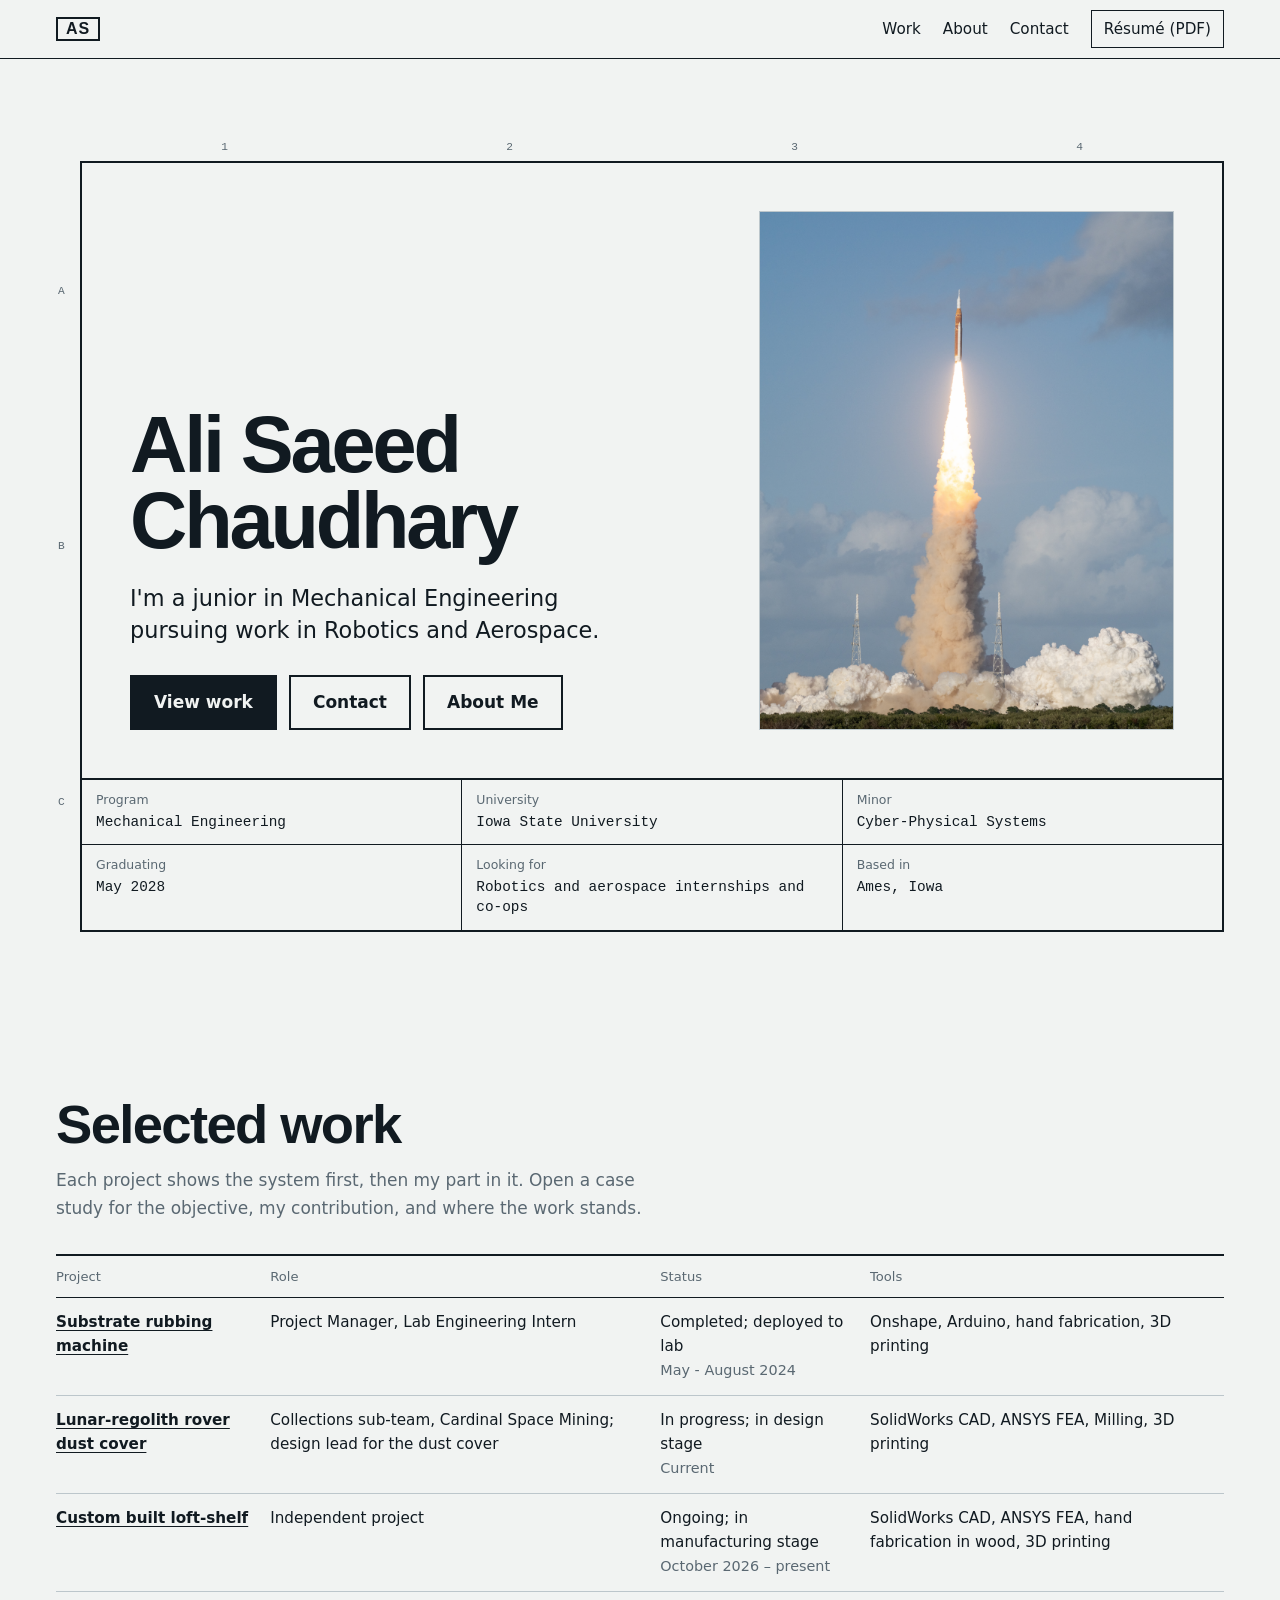
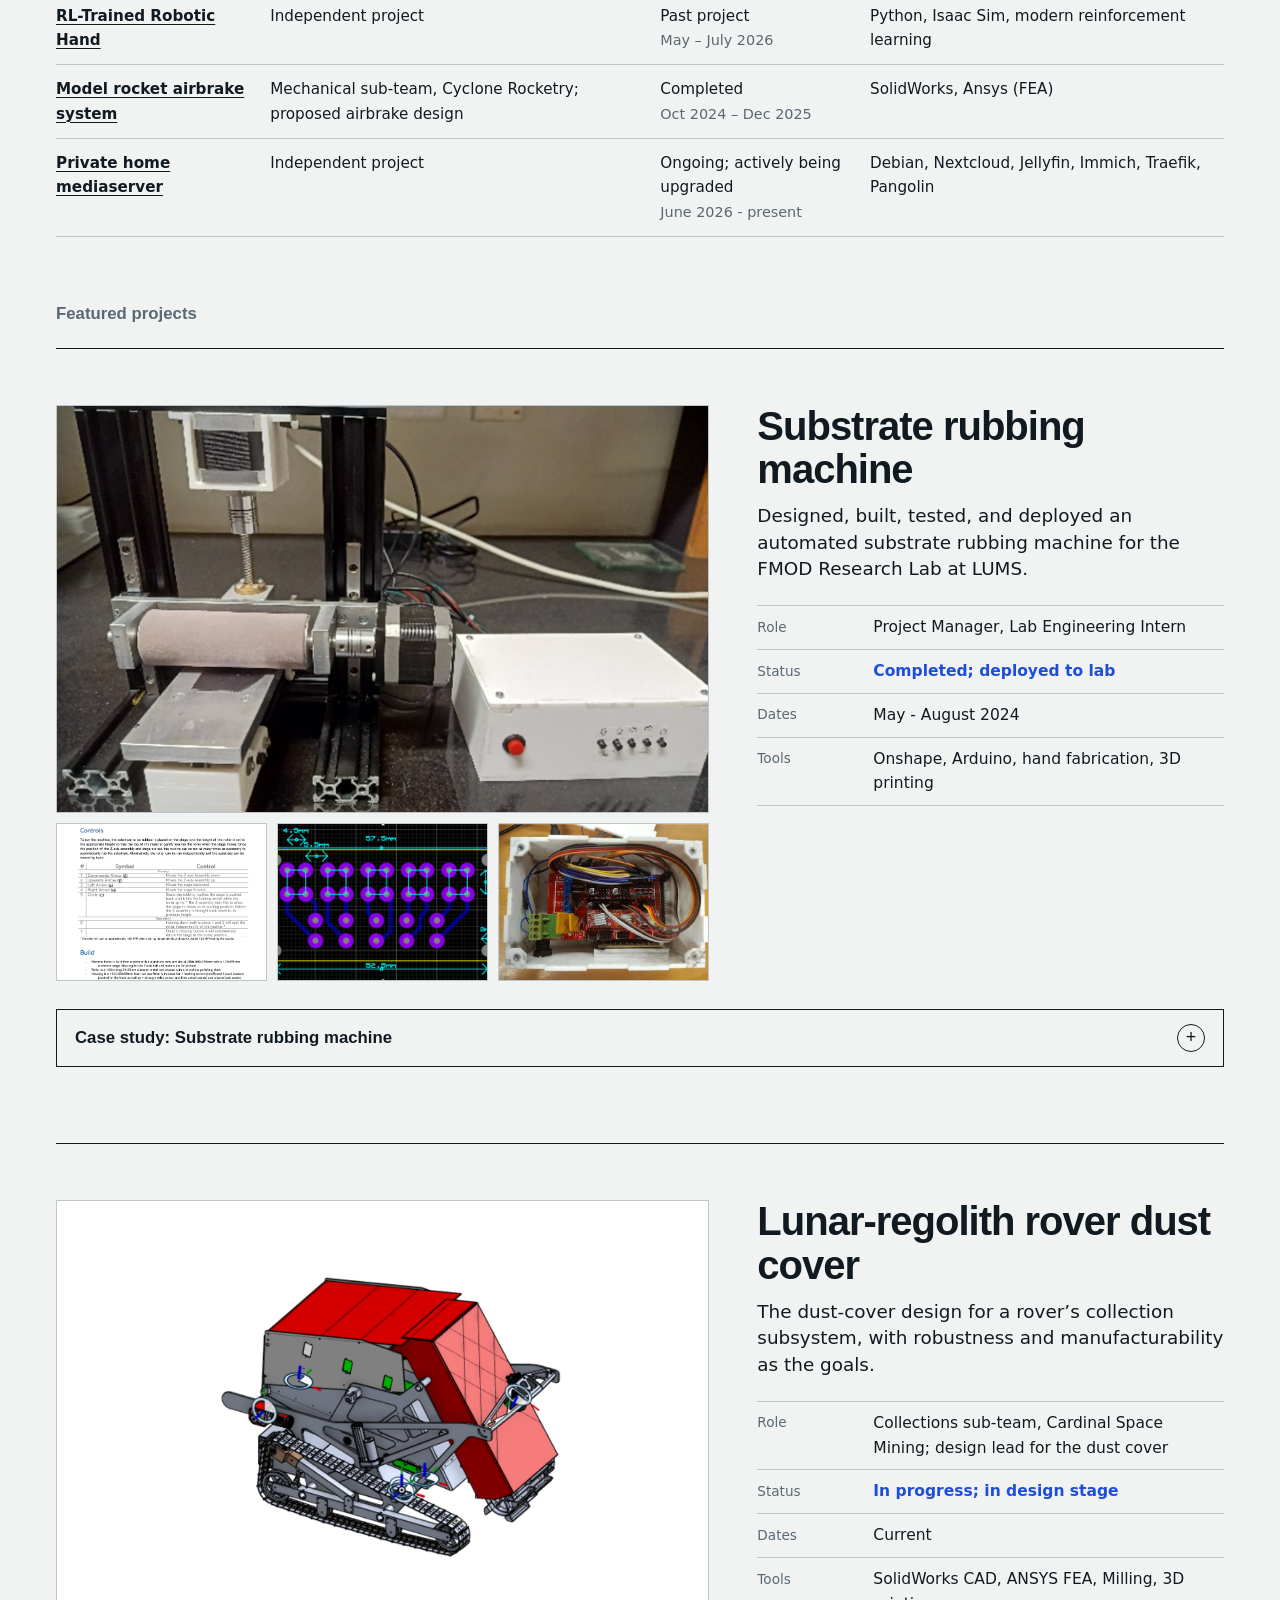
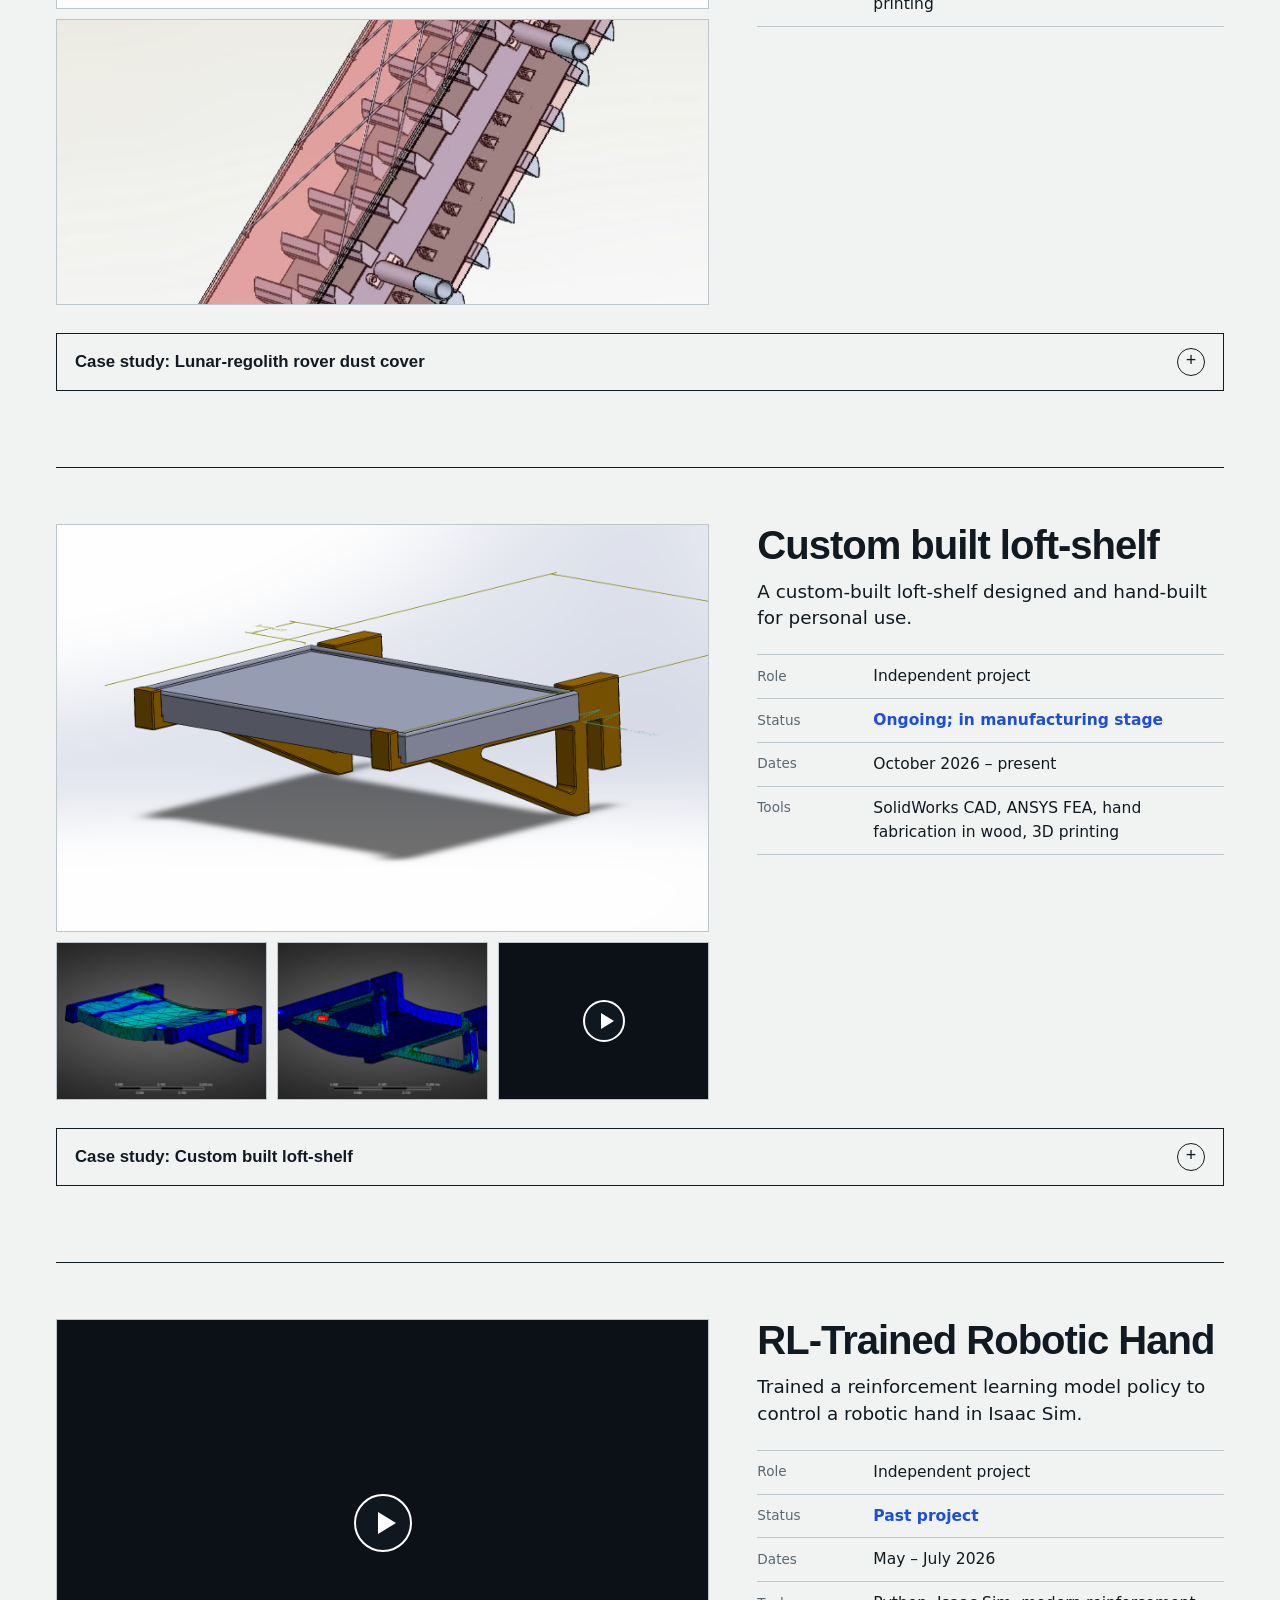
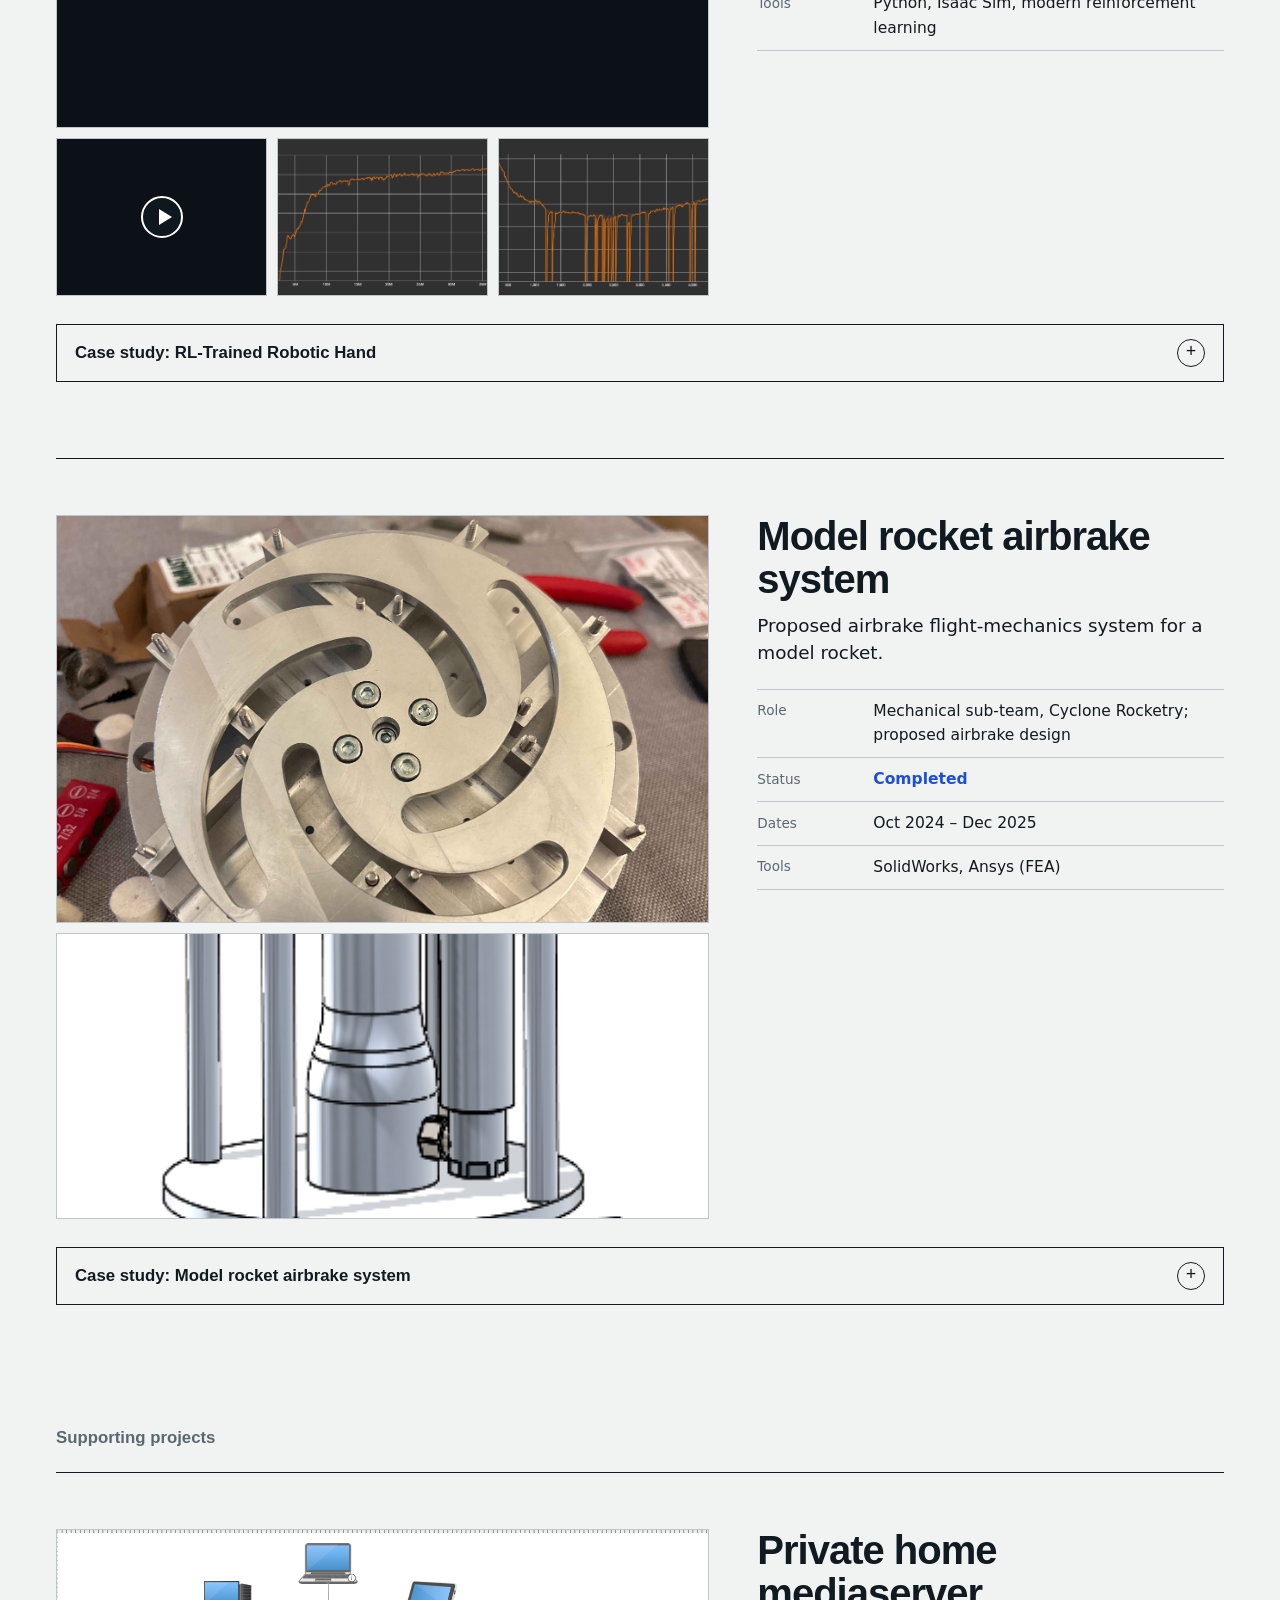
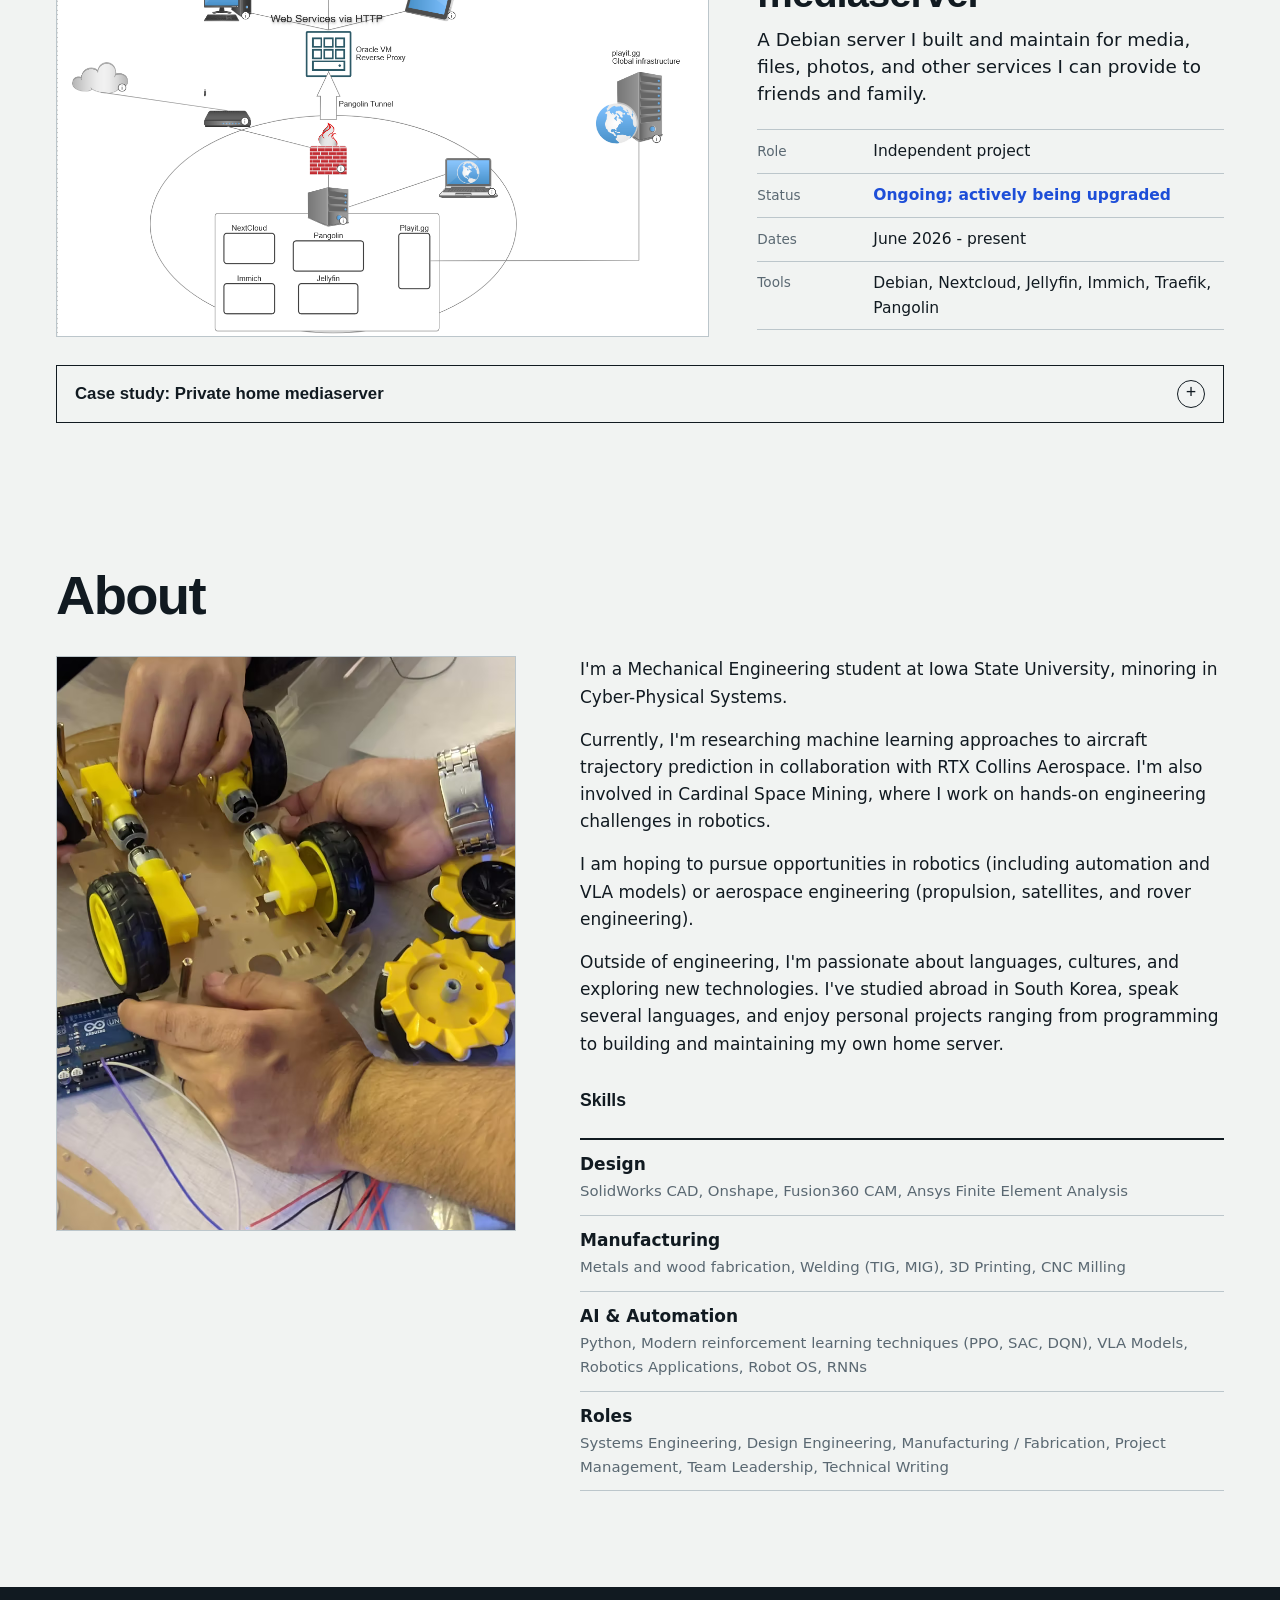
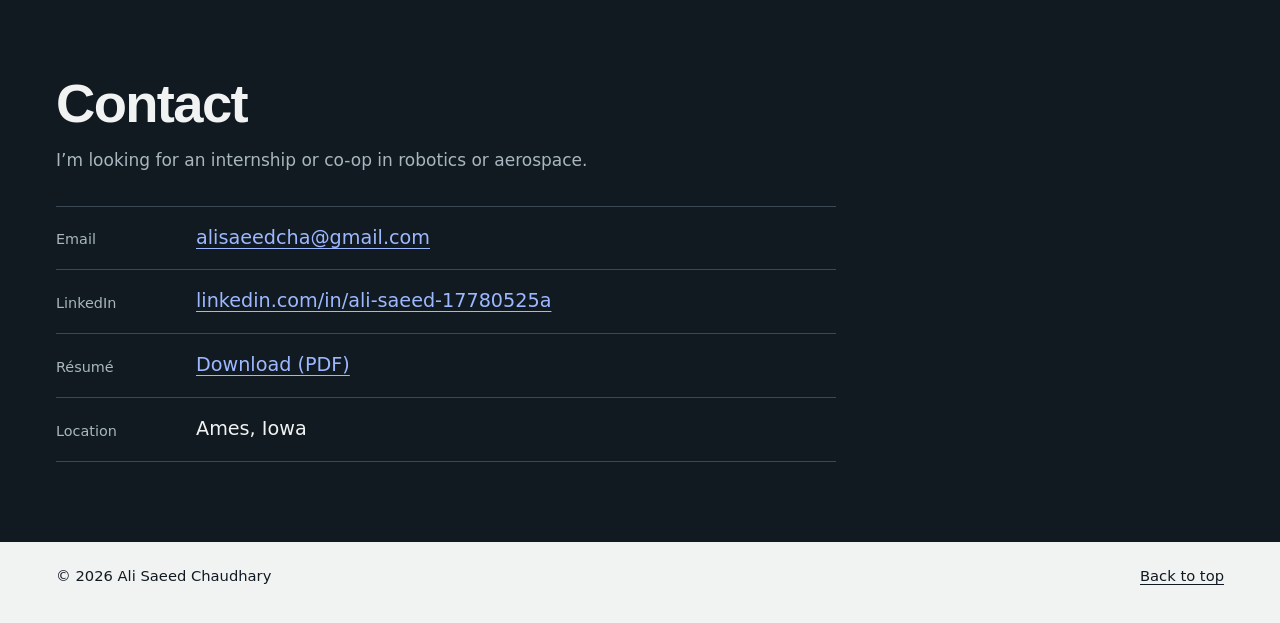
==== commit 8fb7fddd: "Update index.html" ====
--- a/index.html
+++ b/index.html
@@ -54,13 +54,13 @@
 <section id="work" aria-labelledby="work-h"><div class="wrap">
   <div class="sec-head"><h2 id="work-h">Selected work</h2>
   <p>Each project shows the system first, then my part in it. Open a case study for the objective, my contribution, and where the work stands.</p></div>
-  <table class="index"><caption class="sr-only">Project index</caption><thead><tr><th scope="col">Project</th><th scope="col" class="hide-sm">Role</th><th scope="col">Status</th><th scope="col" class="hide-sm">Tools</th></tr></thead><tbody><tr><td><a href="#space-mining">Lunar-regolith rover dust cover</a></td><td class="hide-sm">Collections sub-team, Cardinal Space Mining; design lead for the dust cover</td><td>In progress; in design stage<br><span class="small">Current</span></td><td class="hide-sm">SolidWorks CAD, ANSYS FEA, Milling, 3D printing</td></tr><tr><td><a href="#shelf">Custom built loft-shelf</a></td><td class="hide-sm">Independent project</td><td>Ongoing; in manufacturing stage<br><span class="small">October 2026 – present</span></td><td class="hide-sm">SolidWorks CAD, ANSYS FEA, hand fabrication in wood, 3D printing</td></tr><tr><td><a href="#hand">RL-Trained Robotic Hand</a></td><td class="hide-sm">Independent project</td><td>Past project<br><span class="small">May – July 2026</span></td><td class="hide-sm">Python, Isaac Sim, modern reinforcement learning</td></tr><tr><td><a href="#airbrakes">Model rocket airbrake system</a></td><td class="hide-sm">Mechanical sub-team, Cyclone Rocketry; proposed airbrake design</td><td>Completed<br><span class="small">Oct 2024 – Dec 2025</span></td><td class="hide-sm">SolidWorks, Ansys (FEA)</td></tr><tr><td><a href="#rubbing-machine">Substrate rubbing machine</a></td><td class="hide-sm">Project Manager, led design, construction, and testing</td><td>Completed; deployed to lab<br><span class="small">May - August 2024</span></td><td class="hide-sm">Onshape, Arduino, hand fabrication, 3D printing</td></tr><tr><td><a href="#home-server">Private home mediaserver</a></td><td class="hide-sm">Independent project</td><td>Ongoing; actively being upgraded<br><span class="small">June 2026 - present</span></td><td class="hide-sm">Debian, Nextcloud, Jellyfin, Immich, Traefik, Pangolin</td></tr></tbody></table>
+  <table class="index"><caption class="sr-only">Project index</caption><thead><tr><th scope="col">Project</th><th scope="col" class="hide-sm">Role</th><th scope="col">Status</th><th scope="col" class="hide-sm">Tools</th></tr></thead><tbody><tr><td><a href="#rubbing-machine">Substrate rubbing machine</a></td><td class="hide-sm">Project Manager, Lab Engineering Intern</td><td>Completed; deployed to lab<br><span class="small">May - August 2024</span></td><td class="hide-sm">Onshape, Arduino, hand fabrication, 3D printing</td></tr><tr><td><a href="#space-mining">Lunar-regolith rover dust cover</a></td><td class="hide-sm">Collections sub-team, Cardinal Space Mining; design lead for the dust cover</td><td>In progress; in design stage<br><span class="small">Current</span></td><td class="hide-sm">SolidWorks CAD, ANSYS FEA, Milling, 3D printing</td></tr><tr><td><a href="#shelf">Custom built loft-shelf</a></td><td class="hide-sm">Independent project</td><td>Ongoing; in manufacturing stage<br><span class="small">October 2026 – present</span></td><td class="hide-sm">SolidWorks CAD, ANSYS FEA, hand fabrication in wood, 3D printing</td></tr><tr><td><a href="#hand">RL-Trained Robotic Hand</a></td><td class="hide-sm">Independent project</td><td>Past project<br><span class="small">May – July 2026</span></td><td class="hide-sm">Python, Isaac Sim, modern reinforcement learning</td></tr><tr><td><a href="#airbrakes">Model rocket airbrake system</a></td><td class="hide-sm">Mechanical sub-team, Cyclone Rocketry; proposed airbrake design</td><td>Completed<br><span class="small">Oct 2024 – Dec 2025</span></td><td class="hide-sm">SolidWorks, Ansys (FEA)</td></tr><tr><td><a href="#home-server">Private home mediaserver</a></td><td class="hide-sm">Independent project</td><td>Ongoing; actively being upgraded<br><span class="small">June 2026 - present</span></td><td class="hide-sm">Debian, Nextcloud, Jellyfin, Immich, Traefik, Pangolin</td></tr></tbody></table>
   <h3 class="group">Featured projects</h3>
+<article class="project" id="rubbing-machine" aria-labelledby="rubbing-machine-h"><div class="proj-grid"><div class="media"><figure class="slot "><a class="lb" href="images/rubbing.png" data-alt="Substrate rubbing machine, image 1"><img src="images/rubbing.png" alt="Substrate rubbing machine, image 1" loading="lazy" decoding="async"></a></figure><div class="thumbs cols3"><figure class="slot thumb"><a class="lb" href="images/documentation.png" data-alt="Substrate rubbing machine, image 2"><img src="images/documentation.png" alt="Substrate rubbing machine, image 2" loading="lazy" decoding="async"></a></figure><figure class="slot thumb"><a class="lb" href="images/pcb.png" data-alt="Substrate rubbing machine, image 3"><img src="images/pcb.png" alt="Substrate rubbing machine, image 3" loading="lazy" decoding="async"></a></figure><figure class="slot thumb"><a class="lb" href="images/wiring.png" data-alt="Substrate rubbing machine, image 4"><img src="images/wiring.png" alt="Substrate rubbing machine, image 4" loading="lazy" decoding="async"></a></figure></div></div><div class="info"><h3 id="rubbing-machine-h">Substrate rubbing machine</h3><p class="oneline">Designed, built, tested, and deployed an automated substrate rubbing machine for the FMOD Research Lab at LUMS.</p><dl class="spec"><div><dt>Role</dt><dd>Project Manager, Lab Engineering Intern</dd></div><div><dt>Status</dt><dd><span class=status>Completed; deployed to lab</span></dd></div><div><dt>Dates</dt><dd>May - August 2024</dd></div><div><dt>Tools</dt><dd>Onshape, Arduino, hand fabrication, 3D printing</dd></div></dl></div></div><details class="case"><summary><span>Case study: Substrate rubbing machine</span><span class="toggle-icon" aria-hidden="true"></span></summary><div class="case-body"><div class="cs"><h4>Objective</h4><p>Design, build, test, and deploy a substrate rubbing machine customized for the FMOD Research Lab&#x27;s needs.</p></div><div class="cs"><h4>Design Considerations</h4><p>In crystals research, substrate rubbing is used to induce anisotropy or align molecules. Usually this process is done by hand, which can be time consuming and inconsistent.</p><p>The FMOD research lab at LUMS needed a machine to automate the process of rubbing substrates. The machine needed to be able to accommodate different substrate sizes, and be able to apply a consistent amount of pressure and speed as a roller was pressed along the substrate. The machine also needed to be easy to operate, and be able to be cleaned and maintained easily.</p><p>The control buttons were designed to incorporate as much functionality as possible, while still being simple to use. The automated rubbing routine would:</p><ul><li>move the roller down to the correct height</li><li>move the substrate bed at a constant velocity under the roller</li><li>when the limit switch at the end of the substrate bed is triggered, the roller is lifted</li><li>the substrate bed is returned to the starting position</li></ul><p>The controls also allow for manual positioning of the roller and substrate bed, and isolated control of the roller spin.</p><p>These control options were all designed considering the needs of the lab, and the need for a simple and easy to use interface.</p></div><div class="cs"><h4>My contribution</h4><p>I led design, construction, and testing, defining requirements with input from the PhysLab team. I designed the mechanical assembly in Onshape and integrated an aluminum frame with an Arduino Mega/RAMPS 1.4 control system driving three NEMA 17 stepper motors.</p><p>I also developed the control-panel PCB, 3D-printed the controls, and implemented the automated rubbing routine and manual adjustments.</p></div><p class="permalink"><a href="#rubbing-machine">Link to this project</a></p></div></details></article>
 <article class="project" id="space-mining" aria-labelledby="space-mining-h"><div class="proj-grid"><div class="media"><figure class="slot "><a class="lb" href="images/space-mining-main.jpg" data-alt="Lunar-regolith rover dust cover, image 1"><img src="images/space-mining-main.jpg" alt="Lunar-regolith rover dust cover, image 1" loading="lazy" decoding="async"></a></figure><div class="thumbs cols1"><figure class="slot thumb"><a class="lb" href="images/space-mining-1.jpg" data-alt="Lunar-regolith rover dust cover, image 2"><img src="images/space-mining-1.jpg" alt="Lunar-regolith rover dust cover, image 2" loading="lazy" decoding="async"></a></figure></div></div><div class="info"><h3 id="space-mining-h">Lunar-regolith rover dust cover</h3><p class="oneline">The dust-cover design for a rover’s collection subsystem, with robustness and manufacturability as the goals.</p><dl class="spec"><div><dt>Role</dt><dd>Collections sub-team, Cardinal Space Mining; design lead for the dust cover</dd></div><div><dt>Status</dt><dd><span class=status>In progress; in design stage</span></dd></div><div><dt>Dates</dt><dd>Current</dd></div><div><dt>Tools</dt><dd>SolidWorks CAD, ANSYS FEA, Milling, 3D printing</dd></div></dl></div></div><details class="case"><summary><span>Case study: Lunar-regolith rover dust cover</span><span class="toggle-icon" aria-hidden="true"></span></summary><div class="case-body"><div class="cs"><h4>Objective</h4><p>Improve the robustness of the collection subsystem’s dust protection compared with the prior year’s design, while keeping the subsystem functional and manufacturable.</p></div><div class="cs"><h4>Why it matters</h4><p class="context">General context: lunar regolith is fine and abrasive, so a mechanism that moves material also has to keep it out of the parts that move.</p></div><div class="cs"><h4>My contribution</h4><p>I lead the design of the dust cover as part of the Collections sub-team.</p></div><div class="cs"><h4>Design reasoning</h4><p>The cover cannot be designed on its own. It sits where several requirements meet:</p><ul><li><strong>Protection and collection motion:</strong> the cover must not impede the parts it protects.</li><li><strong>Clearance:</strong> gaps small enough to keep material out, large enough to avoid binding.</li><li><strong>Attachment:</strong> how it mounts to the subsystem.</li><li><strong>Fabrication:</strong> the team has to be able to build it.</li></ul></div><div class="cs"><h4>Current stage</h4><p>Design work is ongoing. A final design, prototype, and dust-protection test results do not exist yet.</p></div><p class="permalink"><a href="#space-mining">Link to this project</a></p></div></details></article>
-<article class="project" id="shelf" aria-labelledby="shelf-h"><div class="proj-grid"><div class="media"><figure class="slot "><a class="lb" href="images/shelf-ss.png" data-alt="Custom built loft-shelf, image 1"><img src="images/shelf-ss.png" alt="Custom built loft-shelf, image 1" loading="lazy" decoding="async"></a></figure><div class="thumbs cols3"><figure class="slot thumb"><a class="lb" href="images/shelf-file.png" data-alt="Custom built loft-shelf, image 2"><img src="images/shelf-file.png" alt="Custom built loft-shelf, image 2" loading="lazy" decoding="async"></a></figure><figure class="slot thumb"><a class="lb" href="images/shelf-file2.png" data-alt="Custom built loft-shelf, image 3"><img src="images/shelf-file2.png" alt="Custom built loft-shelf, image 3" loading="lazy" decoding="async"></a></figure><figure class="slot thumb"><a class="lb is-video" href="images/vid.mp4" data-type="video" data-alt="Custom built loft-shelf, video 4" aria-label="Play video: Custom built loft-shelf, video 4"><video src="images/vid.mp4#t=0.1" muted playsinline preload="metadata" tabindex="-1" aria-hidden="true"></video><span class="play" aria-hidden="true"></span></a></figure></div></div><div class="info"><h3 id="shelf-h">Custom built loft-shelf</h3><p class="oneline">A custom-built loft-shelf designed and hand-built for personal use.</p><dl class="spec"><div><dt>Role</dt><dd>Independent project</dd></div><div><dt>Status</dt><dd><span class=status>Ongoing; in manufacturing stage</span></dd></div><div><dt>Dates</dt><dd>October 2026 – present</dd></div><div><dt>Tools</dt><dd>SolidWorks CAD, ANSYS FEA, hand fabrication in wood, 3D printing</dd></div></dl></div></div><details class="case"><summary><span>Case study: Custom built loft-shelf</span><span class="toggle-icon" aria-hidden="true"></span></summary><div class="case-body"><div class="cs"><h4>Objective</h4><p>Design, plan, and build a custom loft-shelf for personal use.</p></div><div class="cs"><h4>Design Considerations</h4><p>The loft-shelf was designed to fit into my lofted bedframe and hold a variety of items. The design needed to be structurally sound, stable (no wobbling or shifting), while also being light-weight and easy to install or relocate if necessary.</p><p>Measurements of the bedframe were taken to fit the shelf brackets.</p><p>Wood was chosen as the material for the brackets as it is easy to manufacture, while being stiff and sturdy enough to bear the load of the shelf and its contents.</p><p>3D-printed PLA was chosen for the shelf itself as it is light-weight, reducing the total load on the brackets and bedframe. The 3D printing process also allowed for a more complex shape that would have been difficult to manufacture with wood.</p><p>The shelf was designed with a lip around the top surface to prevent items from sliding off, and slotted rails on the bottom surfaces to fit into the brackets without allowing for slippage or shifting. The shelf was also designed to be easily removable from the brackets if necessary.</p><p>An FEA Analysis was used to evaluate the structural integrity of the shelf and brackets, and to ensure that the design would be able to withstand the expected loads.</p></div><div class="cs"><h4>My contribution</h4><p>This is a Solo Project. I measured the frame the shelf would be fitted to, and designed the shelf in SolidWorks. I also performed finite element analysis (FEA) in ANSYS to ensure the design would be structurally sound, and built the shelf by hand.</p></div><p class="permalink"><a href="#shelf">Link to this project</a></p></div></details></article>
+<article class="project" id="shelf" aria-labelledby="shelf-h"><div class="proj-grid"><div class="media"><figure class="slot "><a class="lb" href="images/shelf-ss.png" data-alt="Custom built loft-shelf, image 1"><img src="images/shelf-ss.png" alt="Custom built loft-shelf, image 1" loading="lazy" decoding="async"></a></figure><div class="thumbs cols3"><figure class="slot thumb"><a class="lb" href="images/shelf-file.png" data-alt="Custom built loft-shelf, image 2"><img src="images/shelf-file.png" alt="Custom built loft-shelf, image 2" loading="lazy" decoding="async"></a></figure><figure class="slot thumb"><a class="lb" href="images/shelf-file2.png" data-alt="Custom built loft-shelf, image 3"><img src="images/shelf-file2.png" alt="Custom built loft-shelf, image 3" loading="lazy" decoding="async"></a></figure><figure class="slot thumb"><a class="lb is-video" href="images/vid.mp4" data-type="video" data-alt="Custom built loft-shelf, video 4" aria-label="Play video: Custom built loft-shelf, video 4"><video src="images/vid.mp4#t=0.1" muted playsinline preload="metadata" tabindex="-1" aria-hidden="true"></video><span class="play" aria-hidden="true"></span></a></figure></div></div><div class="info"><h3 id="shelf-h">Custom built loft-shelf</h3><p class="oneline">A custom-built loft-shelf designed and hand-built for personal use.</p><dl class="spec"><div><dt>Role</dt><dd>Independent project</dd></div><div><dt>Status</dt><dd><span class=status>Ongoing; in manufacturing stage</span></dd></div><div><dt>Dates</dt><dd>October 2026 – present</dd></div><div><dt>Tools</dt><dd>SolidWorks CAD, ANSYS FEA, hand fabrication in wood, 3D printing</dd></div></dl></div></div><details class="case"><summary><span>Case study: Custom built loft-shelf</span><span class="toggle-icon" aria-hidden="true"></span></summary><div class="case-body"><div class="cs"><h4>Objective</h4><p>Build a stable, lightweight shelf that fits my lofted bedframe and can be installed or removed easily.</p></div><div class="cs"><h4>Design Considerations</h4><p>The loft-shelf was designed to fit into my lofted bedframe and hold a variety of items. The design needed to be structurally sound, stable (no wobbling or shifting), while also being light-weight and easy to install or relocate if necessary.</p><p>Measurements of the bedframe were taken to fit the shelf brackets.</p><p>Wood was chosen as the material for the brackets as it is easy to manufacture, while being stiff and sturdy enough to bear the load of the shelf and its contents.</p><p>3D-printed PLA was chosen for the shelf itself as it is light-weight, reducing the total load on the brackets and bedframe. The 3D printing process also allowed for a more complex shape that would have been difficult to manufacture with wood.</p><p>The shelf was designed with a lip around the top surface to prevent items from sliding off, and slotted rails on the bottom surfaces to fit into the brackets without allowing for slippage or shifting. The shelf was also designed to be easily removable from the brackets if necessary.</p><p>An FEA Analysis was used to evaluate the structural integrity of the shelf and brackets, and to ensure that the design would be able to withstand the expected loads.</p></div><div class="cs"><h4>My contribution</h4><p>This is a Solo Project. I measured the frame the shelf would be fitted to, and designed the shelf in SolidWorks. I also performed finite element analysis (FEA) in ANSYS to ensure the design would be structurally sound, and am fabricating the shelf using wood and 3D-printing.</p></div><p class="permalink"><a href="#shelf">Link to this project</a></p></div></details></article>
 <article class="project" id="hand" aria-labelledby="hand-h"><div class="proj-grid"><div class="media"><figure class="slot "><a class="lb is-video" href="images/main_vid.mp4" data-type="video" data-alt="RL-Trained Robotic Hand, video 1" aria-label="Play video: RL-Trained Robotic Hand, video 1"><video src="images/main_vid.mp4#t=0.1" muted playsinline preload="metadata" tabindex="-1" aria-hidden="true"></video><span class="play" aria-hidden="true"></span></a></figure><div class="thumbs cols3"><figure class="slot thumb"><a class="lb is-video" href="images/rl-video-step-7000.mp4" data-type="video" data-alt="RL-Trained Robotic Hand, video 2" aria-label="Play video: RL-Trained Robotic Hand, video 2"><video src="images/rl-video-step-7000.mp4#t=0.1" muted playsinline preload="metadata" tabindex="-1" aria-hidden="true"></video><span class="play" aria-hidden="true"></span></a></figure><figure class="slot thumb"><a class="lb" href="images/main_rew_step.png" data-alt="RL-Trained Robotic Hand, image 3"><img src="images/main_rew_step.png" alt="RL-Trained Robotic Hand, image 3" loading="lazy" decoding="async"></a></figure><figure class="slot thumb"><a class="lb" href="images/main_pen_action.png" data-alt="RL-Trained Robotic Hand, image 4"><img src="images/main_pen_action.png" alt="RL-Trained Robotic Hand, image 4" loading="lazy" decoding="async"></a></figure></div></div><div class="info"><h3 id="hand-h">RL-Trained Robotic Hand</h3><p class="oneline">Trained a reinforcement learning model policy to control a robotic hand in Isaac Sim.</p><dl class="spec"><div><dt>Role</dt><dd>Independent project</dd></div><div><dt>Status</dt><dd><span class=status>Past project</span></dd></div><div><dt>Dates</dt><dd>May – July 2026</dd></div><div><dt>Tools</dt><dd>Python, Isaac Sim, modern reinforcement learning</dd></div></dl></div></div><details class="case"><summary><span>Case study: RL-Trained Robotic Hand</span><span class="toggle-icon" aria-hidden="true"></span></summary><div class="case-body"><div class="cs"><h4>Objective</h4><p>Train a reinforcement learning model to control a robotic hand. Reference videos and object/hand trajectory data were collected from the HO-Cap (NeurIPS 2025) dataset. The dataset provided data on 21 key points on the robot and human hands, object position and rotation, object linear and angular velocity.</p><p>The policy was given the following observations:</p><ul><li>The Robot&#x27;s hand key points relative to the object</li><li>The Reference hand&#x27;s key points relative to the object</li><li>The difference between the robot key points and the reference key points</li><li>The next-frame reference points relative to the object</li><li>Current joint positions</li><li>Contact forces acting on each fingertip</li></ul><p>Tensorboard was also used to visualize the training process, including the reward function and the policy&#x27;s performance over time.</p></div><div class="cs"><h4>Reward function</h4><p>Some information on the reward function used to train the policy:</p><ul><li>During initial training attempts, the agent seemed to have a difficult time learning to grip and pick up the object, even though it seemed to be following the reference path well. For this reason, a strong reward incentive was given for forming a strong, firm, and stable grip on the object.</li><li>Select points on the robot&#x27;s hand determined to be important for a firm grip (all 5 finger tips, palm, and base of the index and middle fingers) are tracked relative to their distance to the object. In the calculation for r_grasp, each of these points are weighted according to their important in forming a strong grip around the object.</li><li>The object&#x27;s position and rotation are tracked relative to the reference object. The agent is rewarded for keeping the object’s pose as similar to the reference object as possible.</li><li>The amount and speed of movement of the robot’s hand is calculated and penalized. This discourages the agent from making too many unnecessary movements, and encourages a smooth and deliberate trajectory.</li></ul></div><div class="cs"><h4>My contribution</h4><p>This was a Solo Project. I trained the policy using reinforcement learning, and designed the reward function and action space.</p></div><p class="permalink"><a href="#hand">Link to this project</a></p></div></details></article>
 <article class="project" id="airbrakes" aria-labelledby="airbrakes-h"><div class="proj-grid"><div class="media"><figure class="slot "><a class="lb" href="images/spiralcam.jpg" data-alt="Model rocket airbrake system, image 1"><img src="images/spiralcam.jpg" alt="Model rocket airbrake system, image 1" loading="lazy" decoding="async"></a></figure><div class="thumbs cols1"><figure class="slot thumb"><a class="lb" href="images/rocketassem.png" data-alt="Model rocket airbrake system, image 2"><img src="images/rocketassem.png" alt="Model rocket airbrake system, image 2" loading="lazy" decoding="async"></a></figure></div></div><div class="info"><h3 id="airbrakes-h">Model rocket airbrake system</h3><p class="oneline">Proposed airbrake flight-mechanics system for a model rocket.</p><dl class="spec"><div><dt>Role</dt><dd>Mechanical sub-team, Cyclone Rocketry; proposed airbrake design</dd></div><div><dt>Status</dt><dd><span class=status>Completed</span></dd></div><div><dt>Dates</dt><dd>Oct 2024 – Dec 2025</dd></div><div><dt>Tools</dt><dd>SolidWorks, Ansys (FEA)</dd></div></dl></div></div><details class="case"><summary><span>Case study: Model rocket airbrake system</span><span class="toggle-icon" aria-hidden="true"></span></summary><div class="case-body"><div class="cs"><h4>Objective</h4><p>Design an airbrake system that changes a rocket’s drag in flight, as part of designing and developing a model rocket with the Mechanical sub-team.</p></div><div class="cs"><h4>Design Considerations</h4><p>The airbrakes add drag on demand to help a rocket reach a target apogee.</p><p>Previous year&#x27;s designs, although robust, had a large footprint within the rocket body, and were too heavy. The airbrakes needed to be designed to fit within a smaller profile, while still being able to withstand the forces acting on them during flight.</p><p>The spiral cam design would allow for a more compact design without sacrificing control authority</p><p>As the fins deployed, the exponentially increasing drag would increase friction on the mechanism, so the design needed to be adjusted to have the fins riding on linear rails</p><p>The layout of the motors and how the mechanism fits into the rocket body had to be reconsidered, as the new design was very different from the previous year&#x27;s.</p></div><div class="cs"><h4>My contribution</h4><p>I proposed an airbrake concept using a spiral cam, allowing the mechanism to fit into a much smaller profile. I conducted finite element analysis (FEA) simulations in Ansys, and modeled the components in SolidWorks.</p></div><p class="permalink"><a href="#airbrakes">Link to this project</a></p></div></details></article><h3 class="group">Supporting projects</h3>
-<article class="project" id="rubbing-machine" aria-labelledby="rubbing-machine-h"><div class="proj-grid"><div class="media"><figure class="slot "><a class="lb" href="images/rubbing.png" data-alt="Substrate rubbing machine, image 1"><img src="images/rubbing.png" alt="Substrate rubbing machine, image 1" loading="lazy" decoding="async"></a></figure><div class="thumbs cols3"><figure class="slot thumb"><a class="lb" href="images/documentation.png" data-alt="Substrate rubbing machine, image 2"><img src="images/documentation.png" alt="Substrate rubbing machine, image 2" loading="lazy" decoding="async"></a></figure><figure class="slot thumb"><a class="lb" href="images/pcb.png" data-alt="Substrate rubbing machine, image 3"><img src="images/pcb.png" alt="Substrate rubbing machine, image 3" loading="lazy" decoding="async"></a></figure><figure class="slot thumb"><a class="lb" href="images/wiring.png" data-alt="Substrate rubbing machine, image 4"><img src="images/wiring.png" alt="Substrate rubbing machine, image 4" loading="lazy" decoding="async"></a></figure></div></div><div class="info"><h3 id="rubbing-machine-h">Substrate rubbing machine</h3><p class="oneline">A Substrate rubbing machine designed and built custom for the FMOD Research Lab.</p><dl class="spec"><div><dt>Role</dt><dd>Project Manager, led design, construction, and testing</dd></div><div><dt>Status</dt><dd><span class=status>Completed; deployed to lab</span></dd></div><div><dt>Dates</dt><dd>May - August 2024</dd></div><div><dt>Tools</dt><dd>Onshape, Arduino, hand fabrication, 3D printing</dd></div></dl></div></div><details class="case"><summary><span>Case study: Substrate rubbing machine</span><span class="toggle-icon" aria-hidden="true"></span></summary><div class="case-body"><div class="cs"><h4>Objective</h4><p>Design, build, test, and deploy a substrate rubbing machine customized for the FMOD Research Lab&#x27;s needs.</p></div><div class="cs"><h4>Design Considerations</h4><p>In crystals research, substrate rubbing is used to induce anisotropy or align molecules. Usually this process is done by hand, which can be time consuming and inconsistent.</p><p>The FMOD research lab at LUMS needed a machine to automate the process of rubbing substrates. The machine needed to be able to accommodate different substrate sizes, and be able to apply a consistent amount of pressure and speed as a roller was pressed along the substrate. The machine also needed to be easy to operate, and be able to be cleaned and maintained easily.</p><p>The control buttons were designed to incorporate as much functionality as possible, while still being simple to use. The automated rubbing routine would:</p><ul><li>move the roller down to the correct height</li><li>move the substrate bed at a constant velocity under the roller</li><li>when the limit switch at the end of the substrate bed is triggered, the roller is lifted</li><li>the substrate bed is returned to the starting position</li></ul><p>The controls also allow for manual positioning of the roller and substrate bed, and isolated control of the roller spin.</p><p>These control options were all designed considering the needs of the lab, and the need for a simple and easy to use interface.</p></div><div class="cs"><h4>My contribution</h4><p>I led the design, construction, and testing of the substrate rubbing machine. With the assistance of the PhysLab team, I outlined the requirements and specifications of the machine, and then designed the machine in Onshape. I also designed a custom PCB for the button panel, 3D printed the control surfaces, and tested the machine before it was deployed to the lab.</p></div><p class="permalink"><a href="#rubbing-machine">Link to this project</a></p></div></details></article>
 <article class="project" id="home-server" aria-labelledby="home-server-h"><div class="proj-grid"><div class="media"><figure class="slot "><a class="lb" href="images/network.png" data-alt="Private home mediaserver, image 1"><img src="images/network.png" alt="Private home mediaserver, image 1" loading="lazy" decoding="async"></a></figure></div><div class="info"><h3 id="home-server-h">Private home mediaserver</h3><p class="oneline">A Debian server I built and maintain for media, files, photos, and other services I can provide to friends and family.</p><dl class="spec"><div><dt>Role</dt><dd>Independent project</dd></div><div><dt>Status</dt><dd><span class=status>Ongoing; actively being upgraded</span></dd></div><div><dt>Dates</dt><dd>June 2026 - present</dd></div><div><dt>Tools</dt><dd>Debian, Nextcloud, Jellyfin, Immich, Traefik, Pangolin</dd></div></dl></div></div><details class="case"><summary><span>Case study: Private home mediaserver</span><span class="toggle-icon" aria-hidden="true"></span></summary><div class="case-body"><div class="cs"><h4>Objective</h4><p>Run my own file, media, and photo services instead of relying on third-party hosts.</p></div><div class="cs"><h4>My contribution</h4><p>I built and maintained the server, deployed the services (Nextcloud, Jellyfin, Immich), and troubleshoot problems as they come up.</p></div><div class="cs"><h4>Technical reasoning</h4><p>Remote access runs through an Oracle VPS using Pangolin and Traefik, a reverse-proxy setup. Making several services reachable behind one entry point means working through routing, proxy integration, and debugging when pieces disagree. </p></div><p class="permalink"><a href="#home-server">Link to this project</a></p></div></details></article>
 </div></section>
 
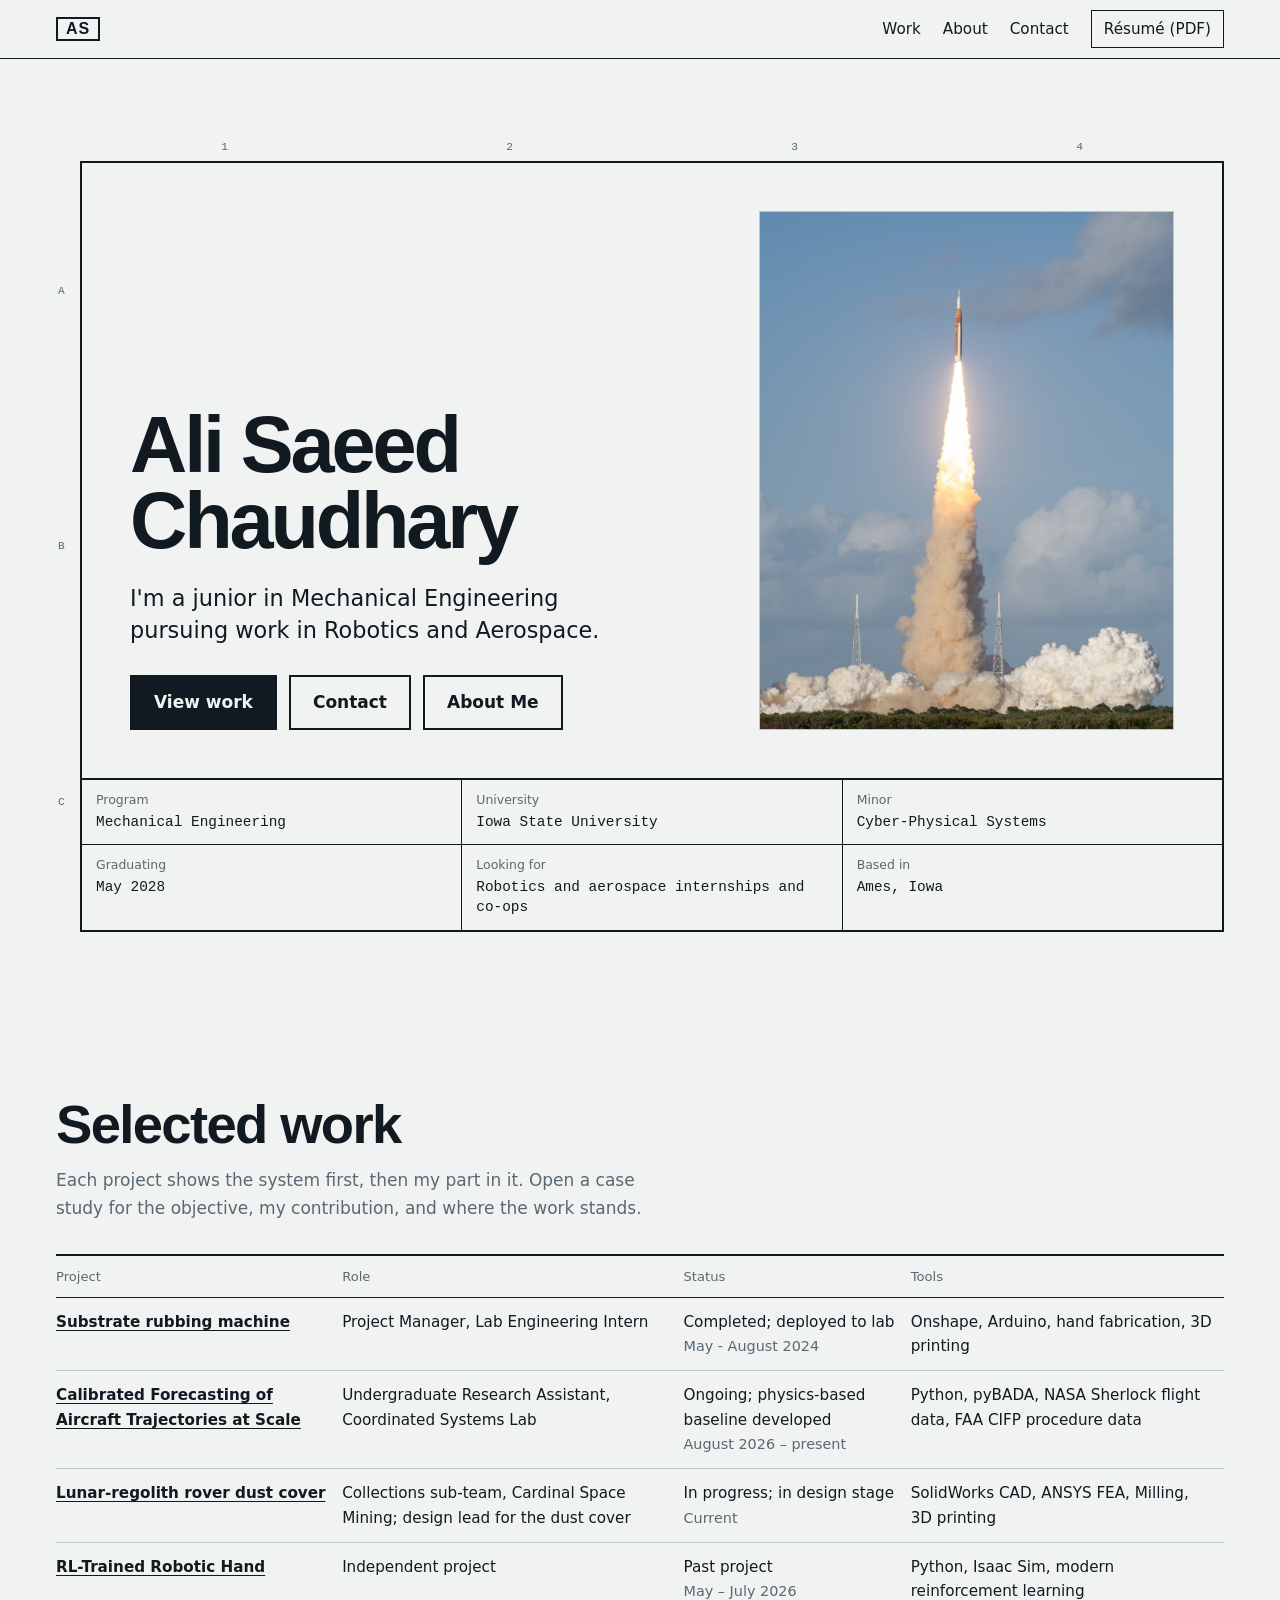
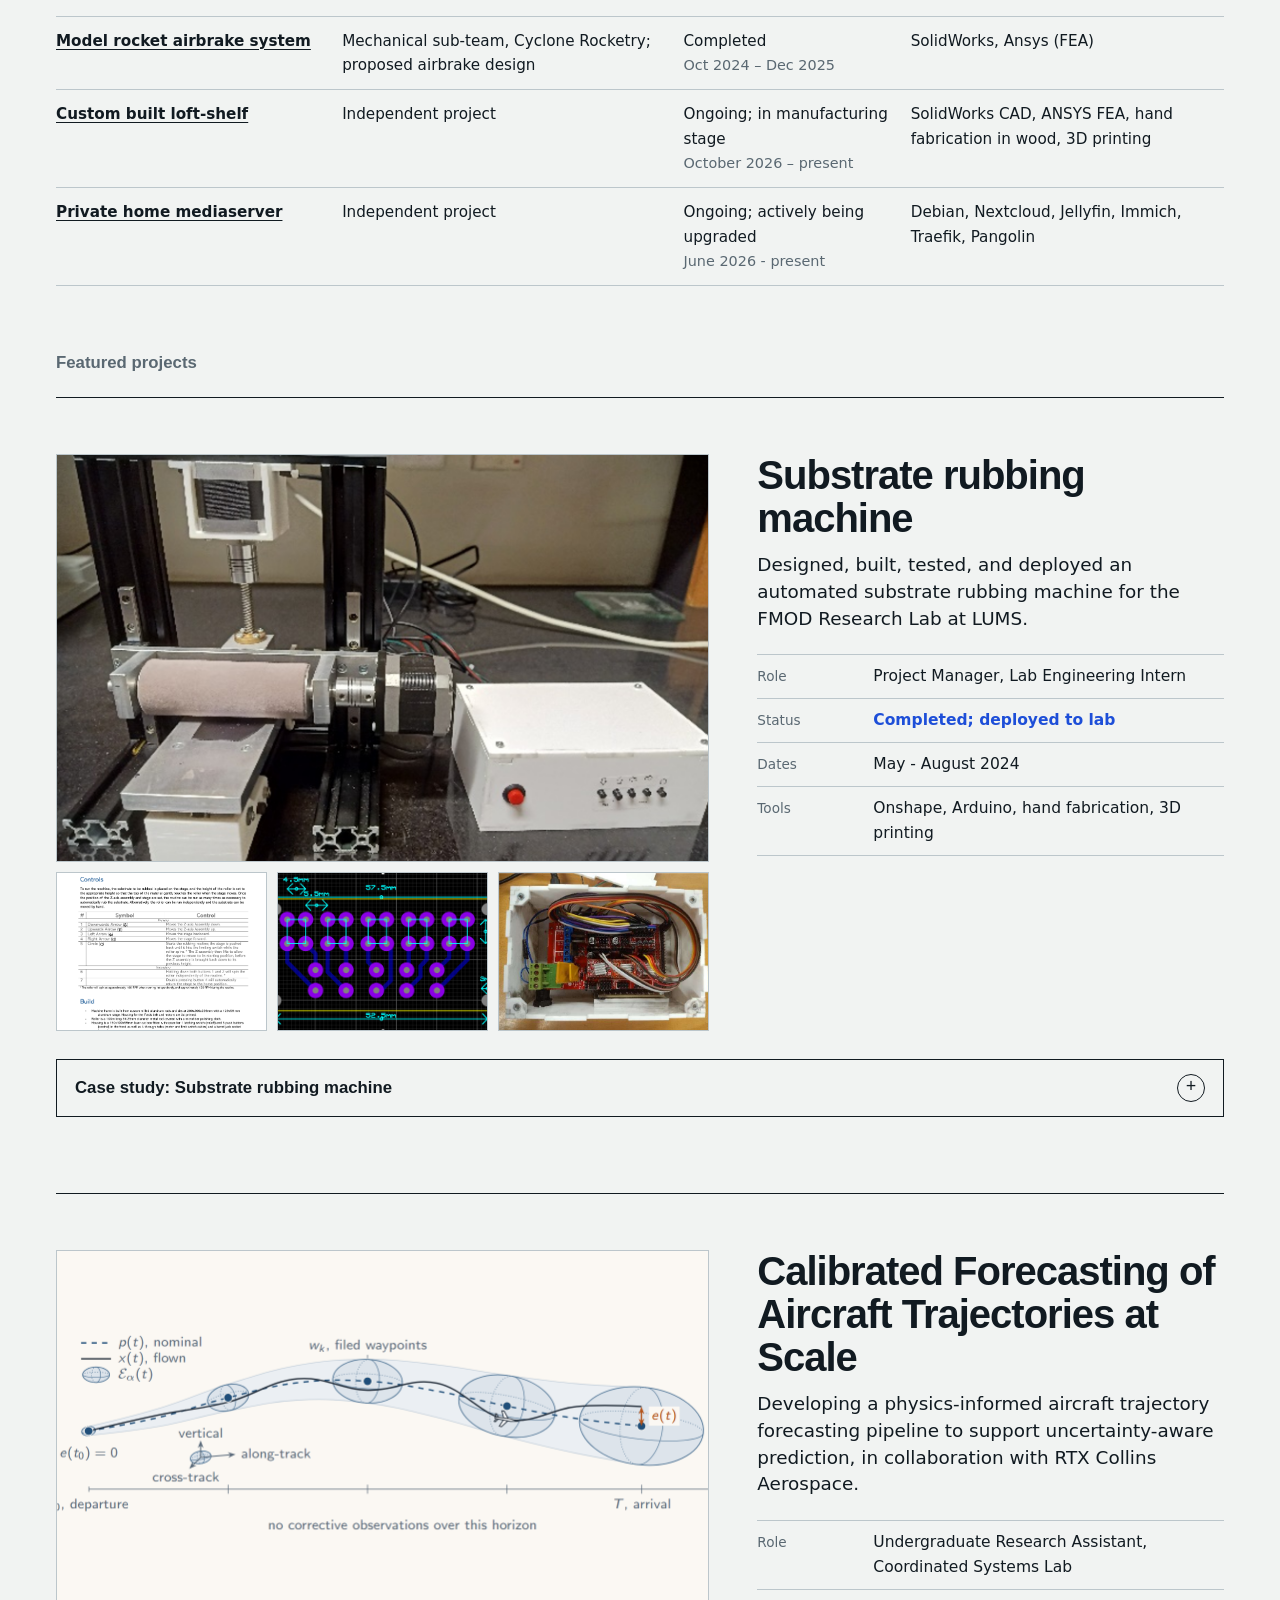
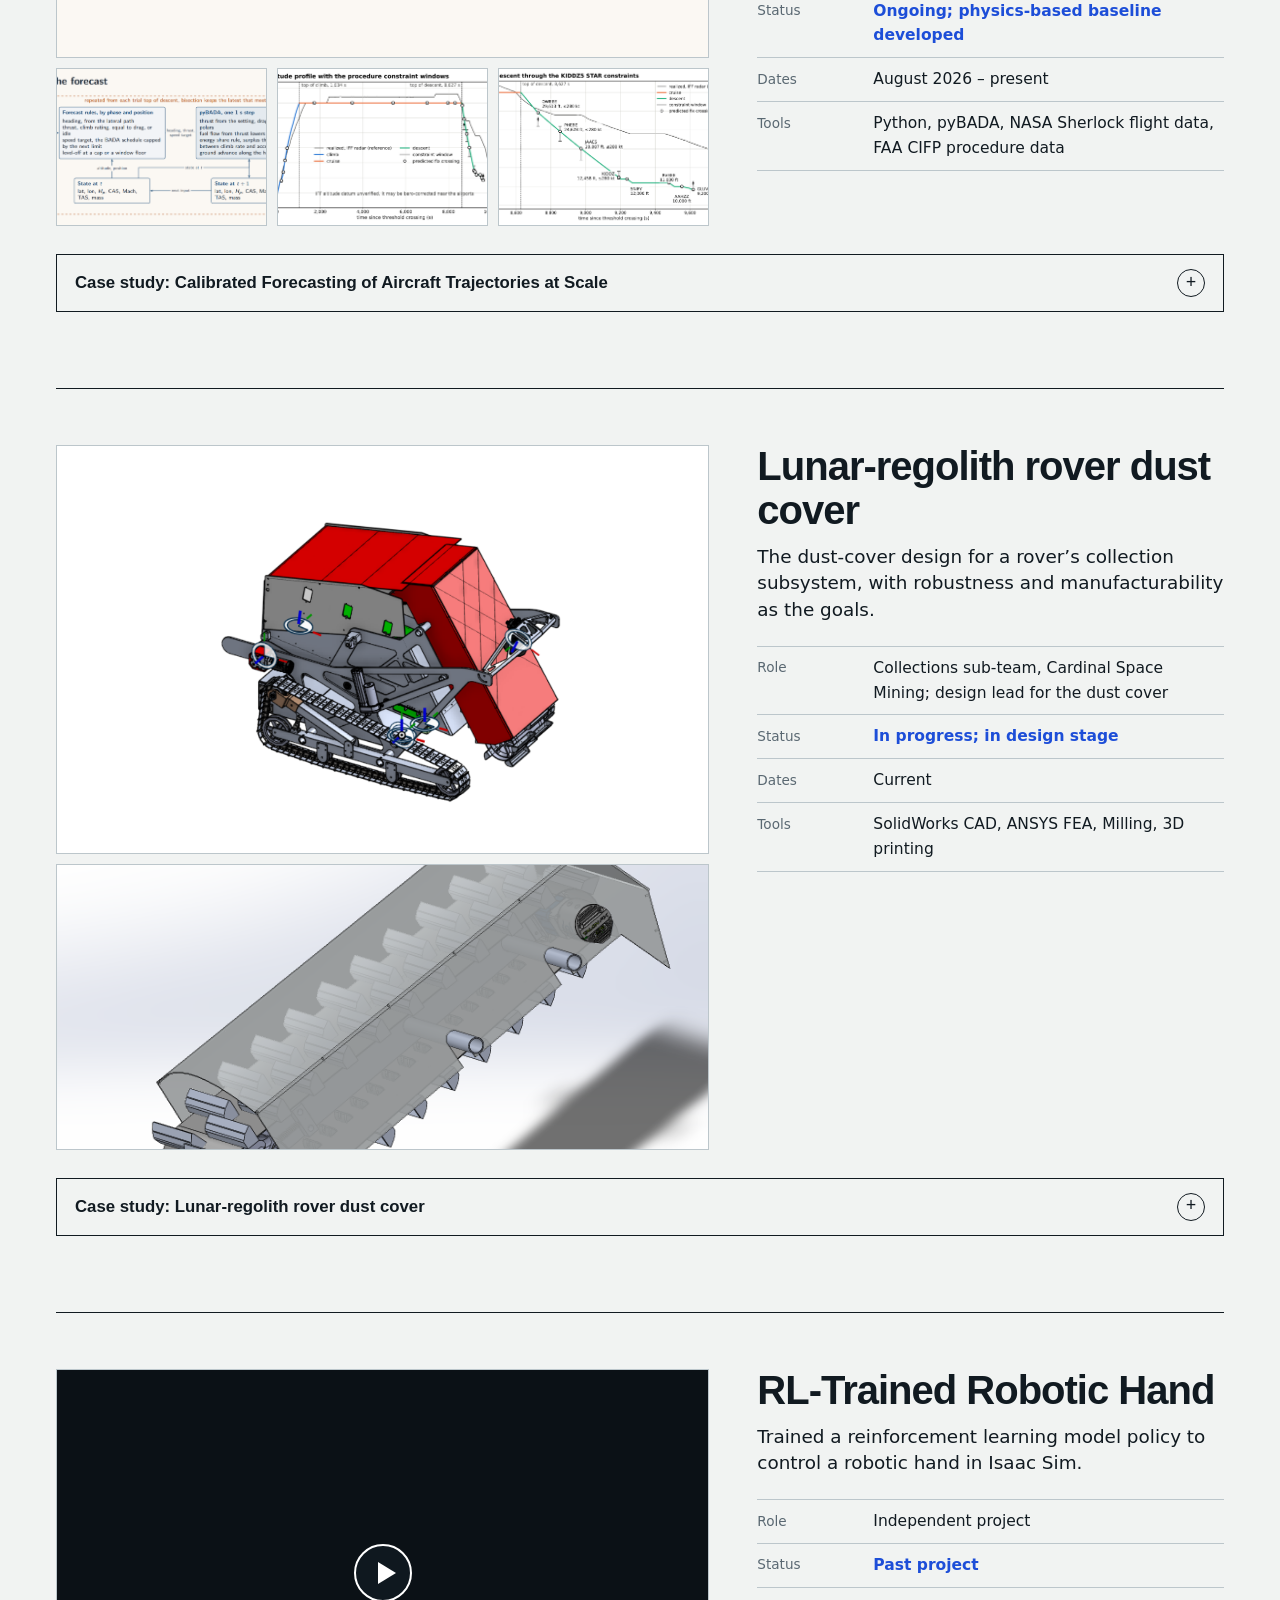
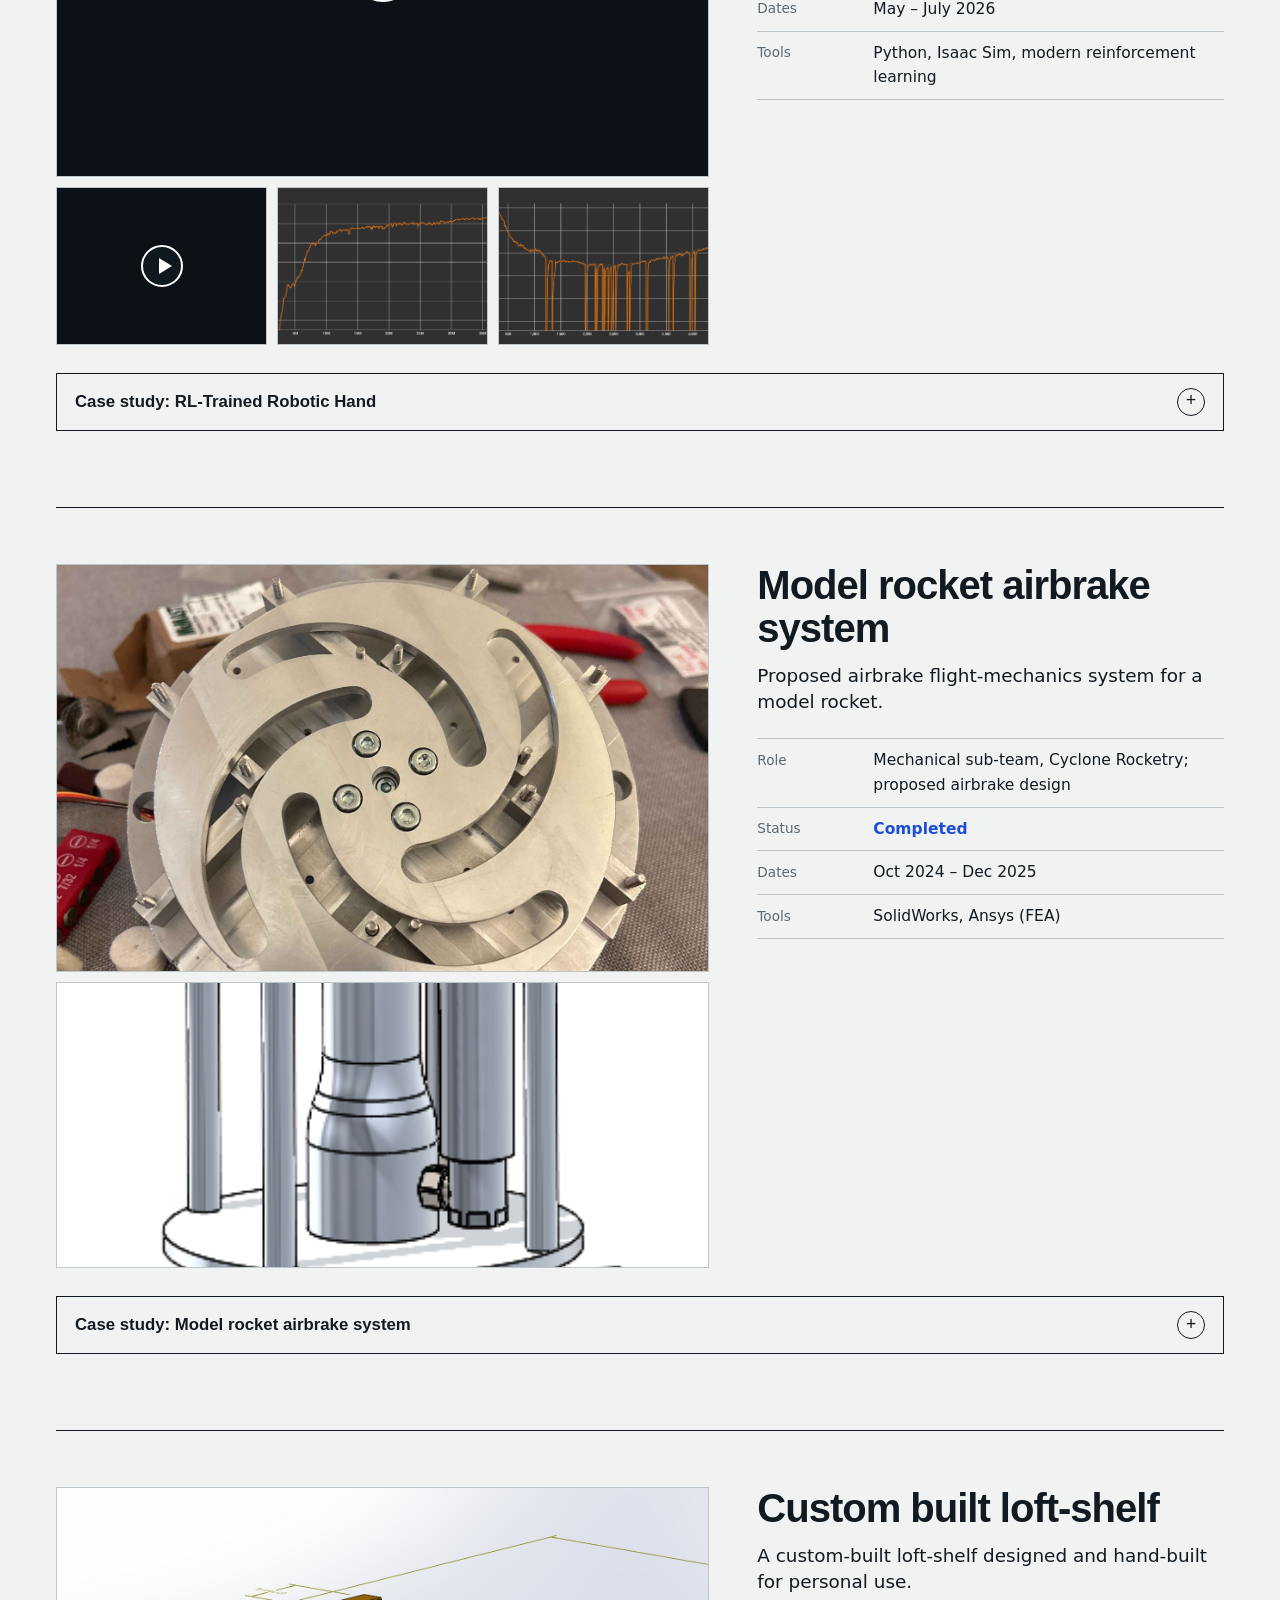
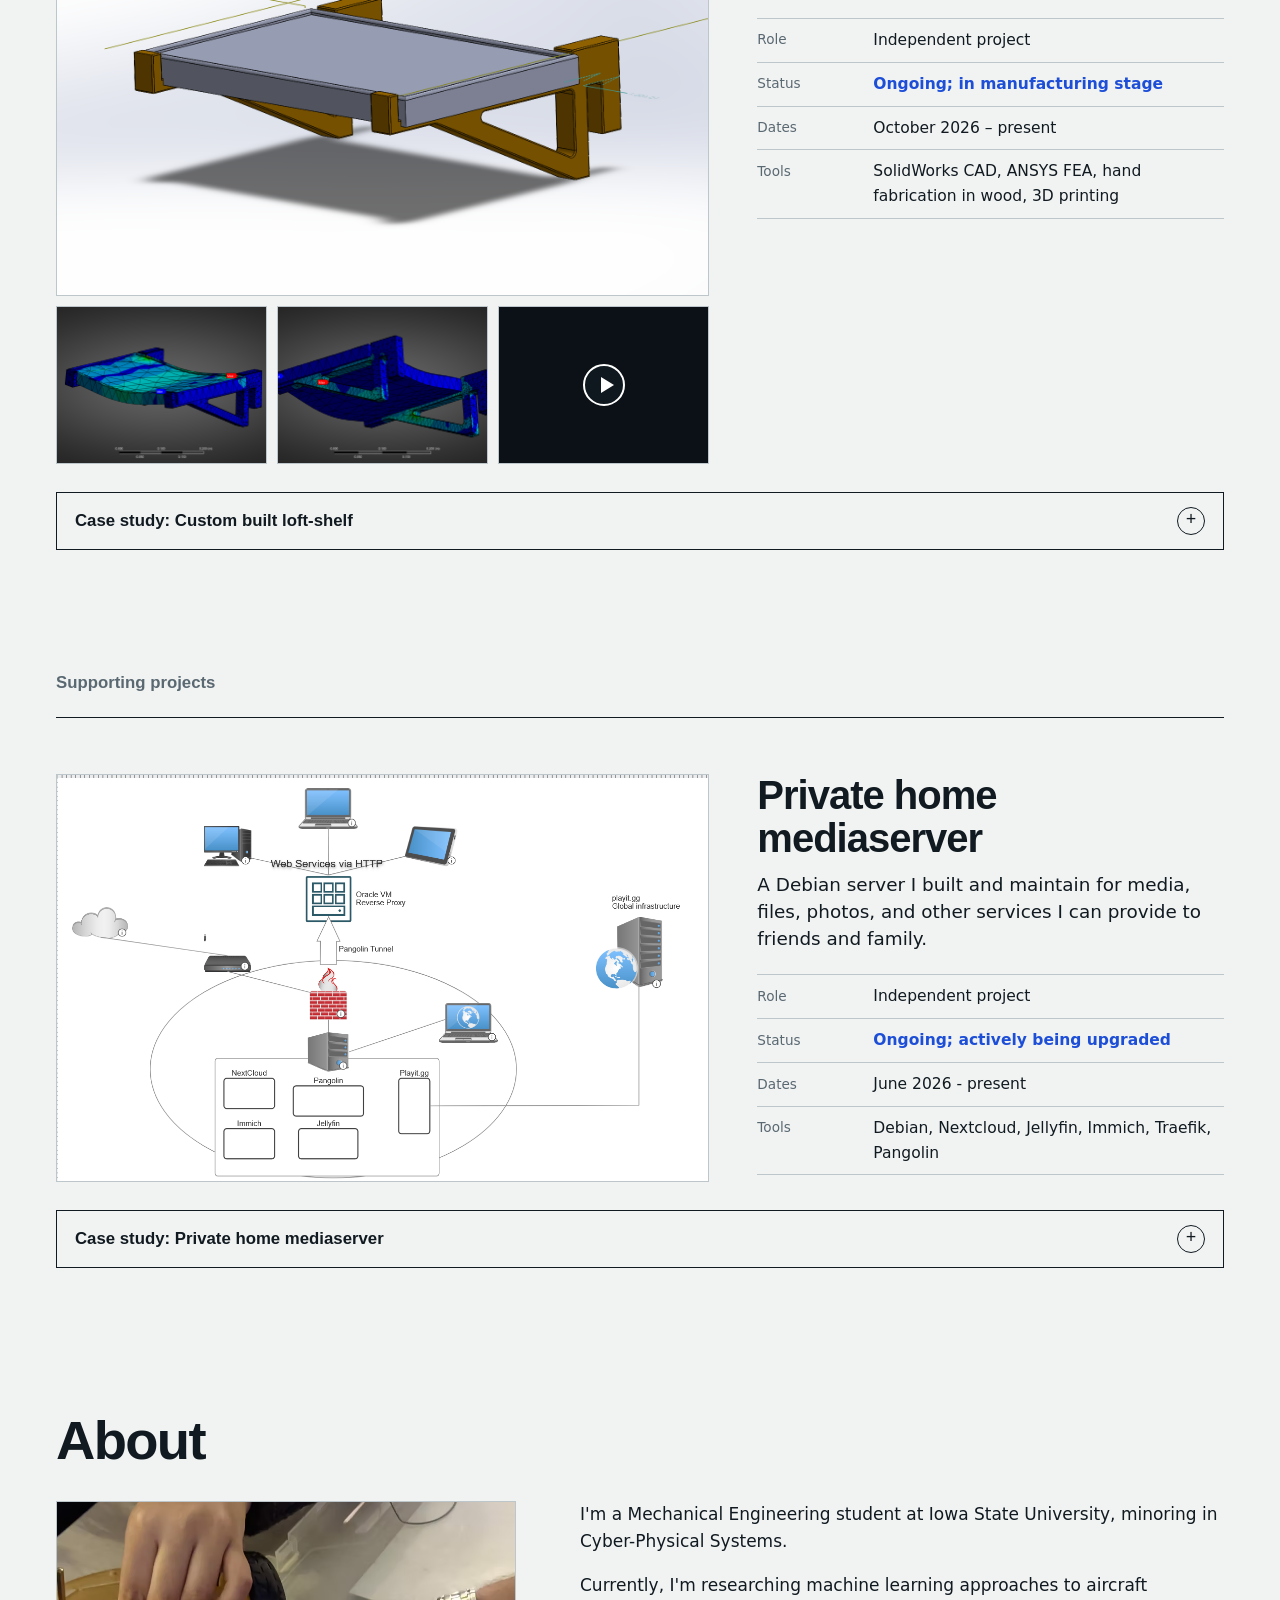
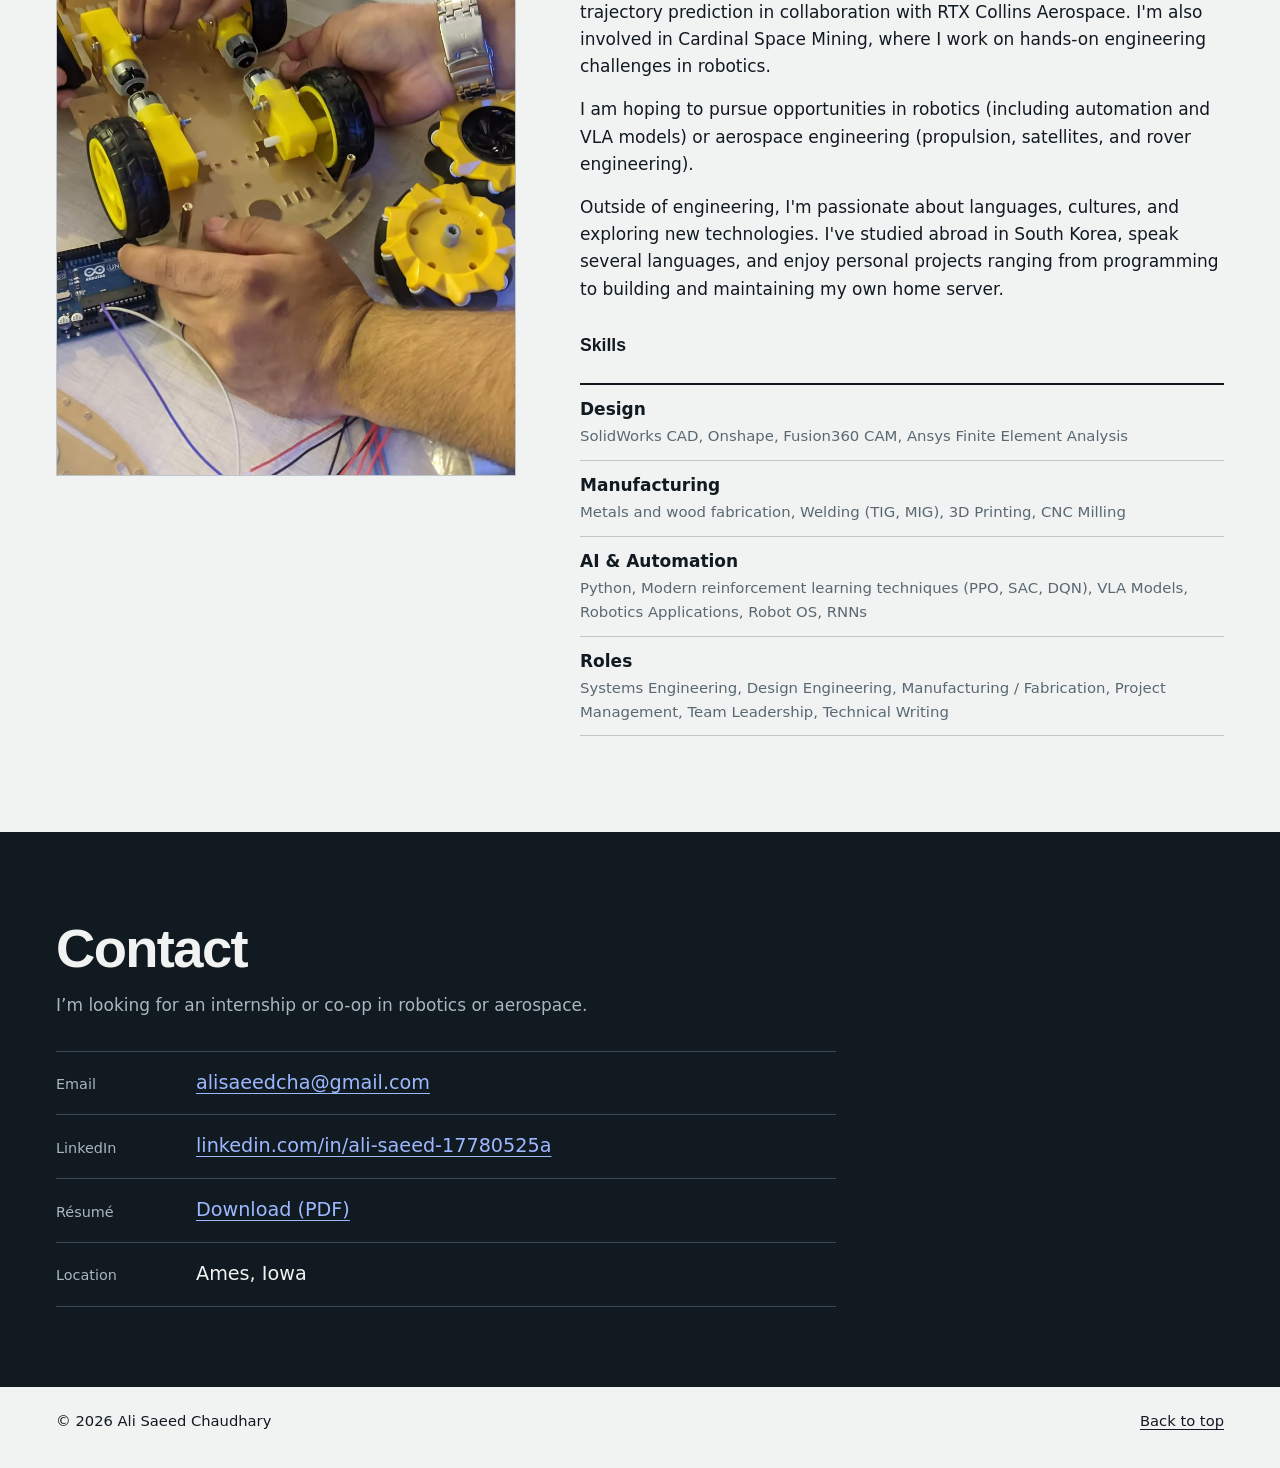
==== commit e2b4401e: "added flight project" ====
--- a/index.html
+++ b/index.html
@@ -54,13 +54,14 @@
 <section id="work" aria-labelledby="work-h"><div class="wrap">
   <div class="sec-head"><h2 id="work-h">Selected work</h2>
   <p>Each project shows the system first, then my part in it. Open a case study for the objective, my contribution, and where the work stands.</p></div>
-  <table class="index"><caption class="sr-only">Project index</caption><thead><tr><th scope="col">Project</th><th scope="col" class="hide-sm">Role</th><th scope="col">Status</th><th scope="col" class="hide-sm">Tools</th></tr></thead><tbody><tr><td><a href="#rubbing-machine">Substrate rubbing machine</a></td><td class="hide-sm">Project Manager, Lab Engineering Intern</td><td>Completed; deployed to lab<br><span class="small">May - August 2024</span></td><td class="hide-sm">Onshape, Arduino, hand fabrication, 3D printing</td></tr><tr><td><a href="#space-mining">Lunar-regolith rover dust cover</a></td><td class="hide-sm">Collections sub-team, Cardinal Space Mining; design lead for the dust cover</td><td>In progress; in design stage<br><span class="small">Current</span></td><td class="hide-sm">SolidWorks CAD, ANSYS FEA, Milling, 3D printing</td></tr><tr><td><a href="#shelf">Custom built loft-shelf</a></td><td class="hide-sm">Independent project</td><td>Ongoing; in manufacturing stage<br><span class="small">October 2026 – present</span></td><td class="hide-sm">SolidWorks CAD, ANSYS FEA, hand fabrication in wood, 3D printing</td></tr><tr><td><a href="#hand">RL-Trained Robotic Hand</a></td><td class="hide-sm">Independent project</td><td>Past project<br><span class="small">May – July 2026</span></td><td class="hide-sm">Python, Isaac Sim, modern reinforcement learning</td></tr><tr><td><a href="#airbrakes">Model rocket airbrake system</a></td><td class="hide-sm">Mechanical sub-team, Cyclone Rocketry; proposed airbrake design</td><td>Completed<br><span class="small">Oct 2024 – Dec 2025</span></td><td class="hide-sm">SolidWorks, Ansys (FEA)</td></tr><tr><td><a href="#home-server">Private home mediaserver</a></td><td class="hide-sm">Independent project</td><td>Ongoing; actively being upgraded<br><span class="small">June 2026 - present</span></td><td class="hide-sm">Debian, Nextcloud, Jellyfin, Immich, Traefik, Pangolin</td></tr></tbody></table>
+  <table class="index"><caption class="sr-only">Project index</caption><thead><tr><th scope="col">Project</th><th scope="col" class="hide-sm">Role</th><th scope="col">Status</th><th scope="col" class="hide-sm">Tools</th></tr></thead><tbody><tr><td><a href="#rubbing-machine">Substrate rubbing machine</a></td><td class="hide-sm">Project Manager, Lab Engineering Intern</td><td>Completed; deployed to lab<br><span class="small">May - August 2024</span></td><td class="hide-sm">Onshape, Arduino, hand fabrication, 3D printing</td></tr><tr><td><a href="#trajectory-prediction">Calibrated Forecasting of Aircraft Trajectories at Scale</a></td><td class="hide-sm">Undergraduate Research Assistant, Coordinated Systems Lab</td><td>Ongoing; physics-based baseline developed<br><span class="small">August 2026 – present</span></td><td class="hide-sm">Python, pyBADA, NASA Sherlock flight data, FAA CIFP procedure data</td></tr><tr><td><a href="#space-mining">Lunar-regolith rover dust cover</a></td><td class="hide-sm">Collections sub-team, Cardinal Space Mining; design lead for the dust cover</td><td>In progress; in design stage<br><span class="small">Current</span></td><td class="hide-sm">SolidWorks CAD, ANSYS FEA, Milling, 3D printing</td></tr><tr><td><a href="#hand">RL-Trained Robotic Hand</a></td><td class="hide-sm">Independent project</td><td>Past project<br><span class="small">May – July 2026</span></td><td class="hide-sm">Python, Isaac Sim, modern reinforcement learning</td></tr><tr><td><a href="#airbrakes">Model rocket airbrake system</a></td><td class="hide-sm">Mechanical sub-team, Cyclone Rocketry; proposed airbrake design</td><td>Completed<br><span class="small">Oct 2024 – Dec 2025</span></td><td class="hide-sm">SolidWorks, Ansys (FEA)</td></tr><tr><td><a href="#shelf">Custom built loft-shelf</a></td><td class="hide-sm">Independent project</td><td>Ongoing; in manufacturing stage<br><span class="small">October 2026 – present</span></td><td class="hide-sm">SolidWorks CAD, ANSYS FEA, hand fabrication in wood, 3D printing</td></tr><tr><td><a href="#home-server">Private home mediaserver</a></td><td class="hide-sm">Independent project</td><td>Ongoing; actively being upgraded<br><span class="small">June 2026 - present</span></td><td class="hide-sm">Debian, Nextcloud, Jellyfin, Immich, Traefik, Pangolin</td></tr></tbody></table>
   <h3 class="group">Featured projects</h3>
 <article class="project" id="rubbing-machine" aria-labelledby="rubbing-machine-h"><div class="proj-grid"><div class="media"><figure class="slot "><a class="lb" href="images/rubbing.png" data-alt="Substrate rubbing machine, image 1"><img src="images/rubbing.png" alt="Substrate rubbing machine, image 1" loading="lazy" decoding="async"></a></figure><div class="thumbs cols3"><figure class="slot thumb"><a class="lb" href="images/documentation.png" data-alt="Substrate rubbing machine, image 2"><img src="images/documentation.png" alt="Substrate rubbing machine, image 2" loading="lazy" decoding="async"></a></figure><figure class="slot thumb"><a class="lb" href="images/pcb.png" data-alt="Substrate rubbing machine, image 3"><img src="images/pcb.png" alt="Substrate rubbing machine, image 3" loading="lazy" decoding="async"></a></figure><figure class="slot thumb"><a class="lb" href="images/wiring.png" data-alt="Substrate rubbing machine, image 4"><img src="images/wiring.png" alt="Substrate rubbing machine, image 4" loading="lazy" decoding="async"></a></figure></div></div><div class="info"><h3 id="rubbing-machine-h">Substrate rubbing machine</h3><p class="oneline">Designed, built, tested, and deployed an automated substrate rubbing machine for the FMOD Research Lab at LUMS.</p><dl class="spec"><div><dt>Role</dt><dd>Project Manager, Lab Engineering Intern</dd></div><div><dt>Status</dt><dd><span class=status>Completed; deployed to lab</span></dd></div><div><dt>Dates</dt><dd>May - August 2024</dd></div><div><dt>Tools</dt><dd>Onshape, Arduino, hand fabrication, 3D printing</dd></div></dl></div></div><details class="case"><summary><span>Case study: Substrate rubbing machine</span><span class="toggle-icon" aria-hidden="true"></span></summary><div class="case-body"><div class="cs"><h4>Objective</h4><p>Design, build, test, and deploy a substrate rubbing machine customized for the FMOD Research Lab&#x27;s needs.</p></div><div class="cs"><h4>Design Considerations</h4><p>In crystals research, substrate rubbing is used to induce anisotropy or align molecules. Usually this process is done by hand, which can be time consuming and inconsistent.</p><p>The FMOD research lab at LUMS needed a machine to automate the process of rubbing substrates. The machine needed to be able to accommodate different substrate sizes, and be able to apply a consistent amount of pressure and speed as a roller was pressed along the substrate. The machine also needed to be easy to operate, and be able to be cleaned and maintained easily.</p><p>The control buttons were designed to incorporate as much functionality as possible, while still being simple to use. The automated rubbing routine would:</p><ul><li>move the roller down to the correct height</li><li>move the substrate bed at a constant velocity under the roller</li><li>when the limit switch at the end of the substrate bed is triggered, the roller is lifted</li><li>the substrate bed is returned to the starting position</li></ul><p>The controls also allow for manual positioning of the roller and substrate bed, and isolated control of the roller spin.</p><p>These control options were all designed considering the needs of the lab, and the need for a simple and easy to use interface.</p></div><div class="cs"><h4>My contribution</h4><p>I led design, construction, and testing, defining requirements with input from the PhysLab team. I designed the mechanical assembly in Onshape and integrated an aluminum frame with an Arduino Mega/RAMPS 1.4 control system driving three NEMA 17 stepper motors.</p><p>I also developed the control-panel PCB, 3D-printed the controls, and implemented the automated rubbing routine and manual adjustments.</p></div><p class="permalink"><a href="#rubbing-machine">Link to this project</a></p></div></details></article>
-<article class="project" id="space-mining" aria-labelledby="space-mining-h"><div class="proj-grid"><div class="media"><figure class="slot "><a class="lb" href="images/space-mining-main.jpg" data-alt="Lunar-regolith rover dust cover, image 1"><img src="images/space-mining-main.jpg" alt="Lunar-regolith rover dust cover, image 1" loading="lazy" decoding="async"></a></figure><div class="thumbs cols1"><figure class="slot thumb"><a class="lb" href="images/space-mining-1.jpg" data-alt="Lunar-regolith rover dust cover, image 2"><img src="images/space-mining-1.jpg" alt="Lunar-regolith rover dust cover, image 2" loading="lazy" decoding="async"></a></figure></div></div><div class="info"><h3 id="space-mining-h">Lunar-regolith rover dust cover</h3><p class="oneline">The dust-cover design for a rover’s collection subsystem, with robustness and manufacturability as the goals.</p><dl class="spec"><div><dt>Role</dt><dd>Collections sub-team, Cardinal Space Mining; design lead for the dust cover</dd></div><div><dt>Status</dt><dd><span class=status>In progress; in design stage</span></dd></div><div><dt>Dates</dt><dd>Current</dd></div><div><dt>Tools</dt><dd>SolidWorks CAD, ANSYS FEA, Milling, 3D printing</dd></div></dl></div></div><details class="case"><summary><span>Case study: Lunar-regolith rover dust cover</span><span class="toggle-icon" aria-hidden="true"></span></summary><div class="case-body"><div class="cs"><h4>Objective</h4><p>Improve the robustness of the collection subsystem’s dust protection compared with the prior year’s design, while keeping the subsystem functional and manufacturable.</p></div><div class="cs"><h4>Why it matters</h4><p class="context">General context: lunar regolith is fine and abrasive, so a mechanism that moves material also has to keep it out of the parts that move.</p></div><div class="cs"><h4>My contribution</h4><p>I lead the design of the dust cover as part of the Collections sub-team.</p></div><div class="cs"><h4>Design reasoning</h4><p>The cover cannot be designed on its own. It sits where several requirements meet:</p><ul><li><strong>Protection and collection motion:</strong> the cover must not impede the parts it protects.</li><li><strong>Clearance:</strong> gaps small enough to keep material out, large enough to avoid binding.</li><li><strong>Attachment:</strong> how it mounts to the subsystem.</li><li><strong>Fabrication:</strong> the team has to be able to build it.</li></ul></div><div class="cs"><h4>Current stage</h4><p>Design work is ongoing. A final design, prototype, and dust-protection test results do not exist yet.</p></div><p class="permalink"><a href="#space-mining">Link to this project</a></p></div></details></article>
-<article class="project" id="shelf" aria-labelledby="shelf-h"><div class="proj-grid"><div class="media"><figure class="slot "><a class="lb" href="images/shelf-ss.png" data-alt="Custom built loft-shelf, image 1"><img src="images/shelf-ss.png" alt="Custom built loft-shelf, image 1" loading="lazy" decoding="async"></a></figure><div class="thumbs cols3"><figure class="slot thumb"><a class="lb" href="images/shelf-file.png" data-alt="Custom built loft-shelf, image 2"><img src="images/shelf-file.png" alt="Custom built loft-shelf, image 2" loading="lazy" decoding="async"></a></figure><figure class="slot thumb"><a class="lb" href="images/shelf-file2.png" data-alt="Custom built loft-shelf, image 3"><img src="images/shelf-file2.png" alt="Custom built loft-shelf, image 3" loading="lazy" decoding="async"></a></figure><figure class="slot thumb"><a class="lb is-video" href="images/vid.mp4" data-type="video" data-alt="Custom built loft-shelf, video 4" aria-label="Play video: Custom built loft-shelf, video 4"><video src="images/vid.mp4#t=0.1" muted playsinline preload="metadata" tabindex="-1" aria-hidden="true"></video><span class="play" aria-hidden="true"></span></a></figure></div></div><div class="info"><h3 id="shelf-h">Custom built loft-shelf</h3><p class="oneline">A custom-built loft-shelf designed and hand-built for personal use.</p><dl class="spec"><div><dt>Role</dt><dd>Independent project</dd></div><div><dt>Status</dt><dd><span class=status>Ongoing; in manufacturing stage</span></dd></div><div><dt>Dates</dt><dd>October 2026 – present</dd></div><div><dt>Tools</dt><dd>SolidWorks CAD, ANSYS FEA, hand fabrication in wood, 3D printing</dd></div></dl></div></div><details class="case"><summary><span>Case study: Custom built loft-shelf</span><span class="toggle-icon" aria-hidden="true"></span></summary><div class="case-body"><div class="cs"><h4>Objective</h4><p>Build a stable, lightweight shelf that fits my lofted bedframe and can be installed or removed easily.</p></div><div class="cs"><h4>Design Considerations</h4><p>The loft-shelf was designed to fit into my lofted bedframe and hold a variety of items. The design needed to be structurally sound, stable (no wobbling or shifting), while also being light-weight and easy to install or relocate if necessary.</p><p>Measurements of the bedframe were taken to fit the shelf brackets.</p><p>Wood was chosen as the material for the brackets as it is easy to manufacture, while being stiff and sturdy enough to bear the load of the shelf and its contents.</p><p>3D-printed PLA was chosen for the shelf itself as it is light-weight, reducing the total load on the brackets and bedframe. The 3D printing process also allowed for a more complex shape that would have been difficult to manufacture with wood.</p><p>The shelf was designed with a lip around the top surface to prevent items from sliding off, and slotted rails on the bottom surfaces to fit into the brackets without allowing for slippage or shifting. The shelf was also designed to be easily removable from the brackets if necessary.</p><p>An FEA Analysis was used to evaluate the structural integrity of the shelf and brackets, and to ensure that the design would be able to withstand the expected loads.</p></div><div class="cs"><h4>My contribution</h4><p>This is a Solo Project. I measured the frame the shelf would be fitted to, and designed the shelf in SolidWorks. I also performed finite element analysis (FEA) in ANSYS to ensure the design would be structurally sound, and am fabricating the shelf using wood and 3D-printing.</p></div><p class="permalink"><a href="#shelf">Link to this project</a></p></div></details></article>
+<article class="project" id="trajectory-prediction" aria-labelledby="trajectory-prediction-h"><div class="proj-grid"><div class="media"><figure class="slot "><a class="lb" href="images/flighttube.png" data-alt="Calibrated Forecasting of Aircraft Trajectories at Scale, image 1" data-caption="A flight tube showing the nominal route, observed flown path, and the future trajectory uncertainty envelope tube."><img src="images/flighttube.png" alt="Calibrated Forecasting of Aircraft Trajectories at Scale, image 1" loading="lazy" decoding="async"></a></figure><div class="thumbs cols3"><figure class="slot thumb"><a class="lb" href="images/onesecond.png" data-alt="Calibrated Forecasting of Aircraft Trajectories at Scale, image 2"><img src="images/onesecond.png" alt="Calibrated Forecasting of Aircraft Trajectories at Scale, image 2" loading="lazy" decoding="async"></a></figure><figure class="slot thumb"><a class="lb" href="images/altitude.png" data-alt="Calibrated Forecasting of Aircraft Trajectories at Scale, image 3"><img src="images/altitude.png" alt="Calibrated Forecasting of Aircraft Trajectories at Scale, image 3" loading="lazy" decoding="async"></a></figure><figure class="slot thumb"><a class="lb" href="images/arrival.png" data-alt="Calibrated Forecasting of Aircraft Trajectories at Scale, image 4"><img src="images/arrival.png" alt="Calibrated Forecasting of Aircraft Trajectories at Scale, image 4" loading="lazy" decoding="async"></a></figure></div></div><div class="info"><h3 id="trajectory-prediction-h">Calibrated Forecasting of Aircraft Trajectories at Scale</h3><p class="oneline">Developing a physics-informed aircraft trajectory forecasting pipeline to support uncertainty-aware prediction, in collaboration with RTX Collins Aerospace.</p><dl class="spec"><div><dt>Role</dt><dd>Undergraduate Research Assistant, Coordinated Systems Lab</dd></div><div><dt>Status</dt><dd><span class=status>Ongoing; physics-based baseline developed</span></dd></div><div><dt>Dates</dt><dd>August 2026 – present</dd></div><div><dt>Tools</dt><dd>Python, pyBADA, NASA Sherlock flight data, FAA CIFP procedure data</dd></div></dl></div></div><details class="case"><summary><span>Case study: Calibrated Forecasting of Aircraft Trajectories at Scale</span><span class="toggle-icon" aria-hidden="true"></span></summary><div class="case-body"><div class="cs"><h4>Objective</h4><p>Predict how an aircraft will depart from its filed flight plan and quantify uncertainty in its future position. The project combines an aircraft-performance baseline with planned machine-learning corrections, supporting the lab’s broader goal of calibrated, multi-aircraft forecasting.</p></div><div class="cs"><h4>My contribution</h4><p>I develop the Python workflow connecting filed routes, aircraft-performance modeling, and observed flight tracks. My work includes investigating NASA Sherlock data, preparing trajectory comparisons, and developing the nominal forecast that will serve as the reference for learning flight-path deviations.</p></div><div class="cs"><h4>Modeling approach</h4><p>The current baseline combines filed waypoints and published departure and arrival procedures with pyBADA aircraft-performance calculations. It advances the aircraft state at one-second intervals using lateral guidance, speed schedules, and climb, cruise, and descent logic.</p><p>A bisection search identifies the latest top of descent that satisfies the modeled altitude and speed constraints. This establishes a physics-based reference before adding learned corrections. The current flight’s observed track is kept out of the forecast inputs and used for comparison.</p></div><div class="cs"><h4>Current results</h4><p>The initial single-flight demonstration produced a nominal trajectory and passed all nine reported fix checks within the specified tolerances of 100 ft and 1 kt. The descent search converged in 13 trial descents; two constraint checks had narrow remaining margins.</p><p>Comparing the nominal profile with the recorded flight revealed differences in routing and cruise altitude. This is a baseline demonstration, not a validated prediction-accuracy result: it uses no wind, standard-atmosphere assumptions, and BADA demonstration coefficients, and ends at the last arrival fix before the runway branch.</p></div><div class="cs"><h4>Next steps</h4><p>I am extending the workflow toward forecast-wind inputs and multi-flight residual datasets. The next modeling stage will learn probabilistic corrections to the nominal trajectory and evaluate whether predicted uncertainty matches observed errors. Multi-aircraft interactions and rolling forecasts are deferred extensions.</p></div><p class="permalink"><a href="#trajectory-prediction">Link to this project</a></p></div></details></article>
+<article class="project" id="space-mining" aria-labelledby="space-mining-h"><div class="proj-grid"><div class="media"><figure class="slot "><a class="lb" href="images/space-mining-main.jpg" data-alt="Lunar-regolith rover dust cover, image 1"><img src="images/space-mining-main.jpg" alt="Lunar-regolith rover dust cover, image 1" loading="lazy" decoding="async"></a></figure><div class="thumbs cols1"><figure class="slot thumb"><a class="lb" href="images/dustcover.png" data-alt="Lunar-regolith rover dust cover, image 2" data-caption="New preliminary dust cover design for the lunar rover collection subsystem."><img src="images/dustcover.png" alt="Lunar-regolith rover dust cover, image 2" loading="lazy" decoding="async"></a></figure></div></div><div class="info"><h3 id="space-mining-h">Lunar-regolith rover dust cover</h3><p class="oneline">The dust-cover design for a rover’s collection subsystem, with robustness and manufacturability as the goals.</p><dl class="spec"><div><dt>Role</dt><dd>Collections sub-team, Cardinal Space Mining; design lead for the dust cover</dd></div><div><dt>Status</dt><dd><span class=status>In progress; in design stage</span></dd></div><div><dt>Dates</dt><dd>Current</dd></div><div><dt>Tools</dt><dd>SolidWorks CAD, ANSYS FEA, Milling, 3D printing</dd></div></dl></div></div><details class="case"><summary><span>Case study: Lunar-regolith rover dust cover</span><span class="toggle-icon" aria-hidden="true"></span></summary><div class="case-body"><div class="cs"><h4>Objective</h4><p>Improve the robustness of the collection subsystem’s dust protection compared with the prior year’s design, while keeping the subsystem functional and manufacturable.</p></div><div class="cs"><h4>Why it matters</h4><p class="context">General context: lunar regolith is fine and abrasive, so a mechanism that moves material also has to keep it out of the parts that move.</p></div><div class="cs"><h4>My contribution</h4><p>I lead the design of the dust cover as part of the Collections sub-team.</p></div><div class="cs"><h4>Design reasoning</h4><p>The cover cannot be designed on its own. It sits where several requirements meet:</p><ul><li><strong>Protection and collection motion:</strong> the cover must not impede the parts it protects.</li><li><strong>Clearance:</strong> gaps small enough to keep material out, large enough to avoid binding.</li><li><strong>Attachment:</strong> how it mounts to the subsystem.</li><li><strong>Fabrication:</strong> the team has to be able to build it.</li></ul></div><div class="cs"><h4>Current stage</h4><p>Design work is ongoing. A final design, prototype, and dust-protection test results do not exist yet.</p></div><p class="permalink"><a href="#space-mining">Link to this project</a></p></div></details></article>
 <article class="project" id="hand" aria-labelledby="hand-h"><div class="proj-grid"><div class="media"><figure class="slot "><a class="lb is-video" href="images/main_vid.mp4" data-type="video" data-alt="RL-Trained Robotic Hand, video 1" aria-label="Play video: RL-Trained Robotic Hand, video 1"><video src="images/main_vid.mp4#t=0.1" muted playsinline preload="metadata" tabindex="-1" aria-hidden="true"></video><span class="play" aria-hidden="true"></span></a></figure><div class="thumbs cols3"><figure class="slot thumb"><a class="lb is-video" href="images/rl-video-step-7000.mp4" data-type="video" data-alt="RL-Trained Robotic Hand, video 2" aria-label="Play video: RL-Trained Robotic Hand, video 2"><video src="images/rl-video-step-7000.mp4#t=0.1" muted playsinline preload="metadata" tabindex="-1" aria-hidden="true"></video><span class="play" aria-hidden="true"></span></a></figure><figure class="slot thumb"><a class="lb" href="images/main_rew_step.png" data-alt="RL-Trained Robotic Hand, image 3"><img src="images/main_rew_step.png" alt="RL-Trained Robotic Hand, image 3" loading="lazy" decoding="async"></a></figure><figure class="slot thumb"><a class="lb" href="images/main_pen_action.png" data-alt="RL-Trained Robotic Hand, image 4"><img src="images/main_pen_action.png" alt="RL-Trained Robotic Hand, image 4" loading="lazy" decoding="async"></a></figure></div></div><div class="info"><h3 id="hand-h">RL-Trained Robotic Hand</h3><p class="oneline">Trained a reinforcement learning model policy to control a robotic hand in Isaac Sim.</p><dl class="spec"><div><dt>Role</dt><dd>Independent project</dd></div><div><dt>Status</dt><dd><span class=status>Past project</span></dd></div><div><dt>Dates</dt><dd>May – July 2026</dd></div><div><dt>Tools</dt><dd>Python, Isaac Sim, modern reinforcement learning</dd></div></dl></div></div><details class="case"><summary><span>Case study: RL-Trained Robotic Hand</span><span class="toggle-icon" aria-hidden="true"></span></summary><div class="case-body"><div class="cs"><h4>Objective</h4><p>Train a reinforcement learning model to control a robotic hand. Reference videos and object/hand trajectory data were collected from the HO-Cap (NeurIPS 2025) dataset. The dataset provided data on 21 key points on the robot and human hands, object position and rotation, object linear and angular velocity.</p><p>The policy was given the following observations:</p><ul><li>The Robot&#x27;s hand key points relative to the object</li><li>The Reference hand&#x27;s key points relative to the object</li><li>The difference between the robot key points and the reference key points</li><li>The next-frame reference points relative to the object</li><li>Current joint positions</li><li>Contact forces acting on each fingertip</li></ul><p>Tensorboard was also used to visualize the training process, including the reward function and the policy&#x27;s performance over time.</p></div><div class="cs"><h4>Reward function</h4><p>Some information on the reward function used to train the policy:</p><ul><li>During initial training attempts, the agent seemed to have a difficult time learning to grip and pick up the object, even though it seemed to be following the reference path well. For this reason, a strong reward incentive was given for forming a strong, firm, and stable grip on the object.</li><li>Select points on the robot&#x27;s hand determined to be important for a firm grip (all 5 finger tips, palm, and base of the index and middle fingers) are tracked relative to their distance to the object. In the calculation for r_grasp, each of these points are weighted according to their important in forming a strong grip around the object.</li><li>The object&#x27;s position and rotation are tracked relative to the reference object. The agent is rewarded for keeping the object’s pose as similar to the reference object as possible.</li><li>The amount and speed of movement of the robot’s hand is calculated and penalized. This discourages the agent from making too many unnecessary movements, and encourages a smooth and deliberate trajectory.</li></ul></div><div class="cs"><h4>My contribution</h4><p>This was a Solo Project. I trained the policy using reinforcement learning, and designed the reward function and action space.</p></div><p class="permalink"><a href="#hand">Link to this project</a></p></div></details></article>
-<article class="project" id="airbrakes" aria-labelledby="airbrakes-h"><div class="proj-grid"><div class="media"><figure class="slot "><a class="lb" href="images/spiralcam.jpg" data-alt="Model rocket airbrake system, image 1"><img src="images/spiralcam.jpg" alt="Model rocket airbrake system, image 1" loading="lazy" decoding="async"></a></figure><div class="thumbs cols1"><figure class="slot thumb"><a class="lb" href="images/rocketassem.png" data-alt="Model rocket airbrake system, image 2"><img src="images/rocketassem.png" alt="Model rocket airbrake system, image 2" loading="lazy" decoding="async"></a></figure></div></div><div class="info"><h3 id="airbrakes-h">Model rocket airbrake system</h3><p class="oneline">Proposed airbrake flight-mechanics system for a model rocket.</p><dl class="spec"><div><dt>Role</dt><dd>Mechanical sub-team, Cyclone Rocketry; proposed airbrake design</dd></div><div><dt>Status</dt><dd><span class=status>Completed</span></dd></div><div><dt>Dates</dt><dd>Oct 2024 – Dec 2025</dd></div><div><dt>Tools</dt><dd>SolidWorks, Ansys (FEA)</dd></div></dl></div></div><details class="case"><summary><span>Case study: Model rocket airbrake system</span><span class="toggle-icon" aria-hidden="true"></span></summary><div class="case-body"><div class="cs"><h4>Objective</h4><p>Design an airbrake system that changes a rocket’s drag in flight, as part of designing and developing a model rocket with the Mechanical sub-team.</p></div><div class="cs"><h4>Design Considerations</h4><p>The airbrakes add drag on demand to help a rocket reach a target apogee.</p><p>Previous year&#x27;s designs, although robust, had a large footprint within the rocket body, and were too heavy. The airbrakes needed to be designed to fit within a smaller profile, while still being able to withstand the forces acting on them during flight.</p><p>The spiral cam design would allow for a more compact design without sacrificing control authority</p><p>As the fins deployed, the exponentially increasing drag would increase friction on the mechanism, so the design needed to be adjusted to have the fins riding on linear rails</p><p>The layout of the motors and how the mechanism fits into the rocket body had to be reconsidered, as the new design was very different from the previous year&#x27;s.</p></div><div class="cs"><h4>My contribution</h4><p>I proposed an airbrake concept using a spiral cam, allowing the mechanism to fit into a much smaller profile. I conducted finite element analysis (FEA) simulations in Ansys, and modeled the components in SolidWorks.</p></div><p class="permalink"><a href="#airbrakes">Link to this project</a></p></div></details></article><h3 class="group">Supporting projects</h3>
+<article class="project" id="airbrakes" aria-labelledby="airbrakes-h"><div class="proj-grid"><div class="media"><figure class="slot "><a class="lb" href="images/spiralcam.jpg" data-alt="Model rocket airbrake system, image 1"><img src="images/spiralcam.jpg" alt="Model rocket airbrake system, image 1" loading="lazy" decoding="async"></a></figure><div class="thumbs cols1"><figure class="slot thumb"><a class="lb" href="images/rocketassem.png" data-alt="Model rocket airbrake system, image 2"><img src="images/rocketassem.png" alt="Model rocket airbrake system, image 2" loading="lazy" decoding="async"></a></figure></div></div><div class="info"><h3 id="airbrakes-h">Model rocket airbrake system</h3><p class="oneline">Proposed airbrake flight-mechanics system for a model rocket.</p><dl class="spec"><div><dt>Role</dt><dd>Mechanical sub-team, Cyclone Rocketry; proposed airbrake design</dd></div><div><dt>Status</dt><dd><span class=status>Completed</span></dd></div><div><dt>Dates</dt><dd>Oct 2024 – Dec 2025</dd></div><div><dt>Tools</dt><dd>SolidWorks, Ansys (FEA)</dd></div></dl></div></div><details class="case"><summary><span>Case study: Model rocket airbrake system</span><span class="toggle-icon" aria-hidden="true"></span></summary><div class="case-body"><div class="cs"><h4>Objective</h4><p>Design an airbrake system that changes a rocket’s drag in flight, as part of designing and developing a model rocket with the Mechanical sub-team.</p></div><div class="cs"><h4>Design Considerations</h4><p>The airbrakes add drag on demand to help a rocket reach a target apogee.</p><p>Previous year&#x27;s designs, although robust, had a large footprint within the rocket body, and were too heavy. The airbrakes needed to be designed to fit within a smaller profile, while still being able to withstand the forces acting on them during flight.</p><p>The spiral cam design would allow for a more compact design without sacrificing control authority</p><p>As the fins deployed, the exponentially increasing drag would increase friction on the mechanism, so the design needed to be adjusted to have the fins riding on linear rails</p><p>The layout of the motors and how the mechanism fits into the rocket body had to be reconsidered, as the new design was very different from the previous year&#x27;s.</p></div><div class="cs"><h4>My contribution</h4><p>I proposed an airbrake concept using a spiral cam, allowing the mechanism to fit into a much smaller profile. I conducted finite element analysis (FEA) simulations in Ansys, and modeled the components in SolidWorks.</p></div><p class="permalink"><a href="#airbrakes">Link to this project</a></p></div></details></article>
+<article class="project" id="shelf" aria-labelledby="shelf-h"><div class="proj-grid"><div class="media"><figure class="slot "><a class="lb" href="images/shelf-ss.png" data-alt="Custom built loft-shelf, image 1"><img src="images/shelf-ss.png" alt="Custom built loft-shelf, image 1" loading="lazy" decoding="async"></a></figure><div class="thumbs cols3"><figure class="slot thumb"><a class="lb" href="images/shelf-file.png" data-alt="Custom built loft-shelf, image 2"><img src="images/shelf-file.png" alt="Custom built loft-shelf, image 2" loading="lazy" decoding="async"></a></figure><figure class="slot thumb"><a class="lb" href="images/shelf-file2.png" data-alt="Custom built loft-shelf, image 3"><img src="images/shelf-file2.png" alt="Custom built loft-shelf, image 3" loading="lazy" decoding="async"></a></figure><figure class="slot thumb"><a class="lb is-video" href="images/vid.mp4" data-type="video" data-alt="Custom built loft-shelf, video 4" aria-label="Play video: Custom built loft-shelf, video 4"><video src="images/vid.mp4#t=0.1" muted playsinline preload="metadata" tabindex="-1" aria-hidden="true"></video><span class="play" aria-hidden="true"></span></a></figure></div></div><div class="info"><h3 id="shelf-h">Custom built loft-shelf</h3><p class="oneline">A custom-built loft-shelf designed and hand-built for personal use.</p><dl class="spec"><div><dt>Role</dt><dd>Independent project</dd></div><div><dt>Status</dt><dd><span class=status>Ongoing; in manufacturing stage</span></dd></div><div><dt>Dates</dt><dd>October 2026 – present</dd></div><div><dt>Tools</dt><dd>SolidWorks CAD, ANSYS FEA, hand fabrication in wood, 3D printing</dd></div></dl></div></div><details class="case"><summary><span>Case study: Custom built loft-shelf</span><span class="toggle-icon" aria-hidden="true"></span></summary><div class="case-body"><div class="cs"><h4>Objective</h4><p>Build a stable, lightweight shelf that fits my lofted bedframe and can be installed or removed easily.</p></div><div class="cs"><h4>Design Considerations</h4><p>The loft-shelf was designed to fit into my lofted bedframe and hold a variety of items. The design needed to be structurally sound, stable (no wobbling or shifting), while also being light-weight and easy to install or relocate if necessary.</p><p>Measurements of the bedframe were taken to fit the shelf brackets.</p><p>Wood was chosen as the material for the brackets as it is easy to manufacture, while being stiff and sturdy enough to bear the load of the shelf and its contents.</p><p>3D-printed PLA was chosen for the shelf itself as it is light-weight, reducing the total load on the brackets and bedframe. The 3D printing process also allowed for a more complex shape that would have been difficult to manufacture with wood.</p><p>The shelf was designed with a lip around the top surface to prevent items from sliding off, and slotted rails on the bottom surfaces to fit into the brackets without allowing for slippage or shifting. The shelf was also designed to be easily removable from the brackets if necessary.</p><p>An FEA Analysis was used to evaluate the structural integrity of the shelf and brackets, and to ensure that the design would be able to withstand the expected loads.</p></div><div class="cs"><h4>My contribution</h4><p>This is a Solo Project. I measured the frame the shelf would be fitted to, and designed the shelf in SolidWorks. I also performed finite element analysis (FEA) in ANSYS to ensure the design would be structurally sound, and am fabricating the shelf using wood and 3D-printing.</p></div><p class="permalink"><a href="#shelf">Link to this project</a></p></div></details></article><h3 class="group">Supporting projects</h3>
 <article class="project" id="home-server" aria-labelledby="home-server-h"><div class="proj-grid"><div class="media"><figure class="slot "><a class="lb" href="images/network.png" data-alt="Private home mediaserver, image 1"><img src="images/network.png" alt="Private home mediaserver, image 1" loading="lazy" decoding="async"></a></figure></div><div class="info"><h3 id="home-server-h">Private home mediaserver</h3><p class="oneline">A Debian server I built and maintain for media, files, photos, and other services I can provide to friends and family.</p><dl class="spec"><div><dt>Role</dt><dd>Independent project</dd></div><div><dt>Status</dt><dd><span class=status>Ongoing; actively being upgraded</span></dd></div><div><dt>Dates</dt><dd>June 2026 - present</dd></div><div><dt>Tools</dt><dd>Debian, Nextcloud, Jellyfin, Immich, Traefik, Pangolin</dd></div></dl></div></div><details class="case"><summary><span>Case study: Private home mediaserver</span><span class="toggle-icon" aria-hidden="true"></span></summary><div class="case-body"><div class="cs"><h4>Objective</h4><p>Run my own file, media, and photo services instead of relying on third-party hosts.</p></div><div class="cs"><h4>My contribution</h4><p>I built and maintained the server, deployed the services (Nextcloud, Jellyfin, Immich), and troubleshoot problems as they come up.</p></div><div class="cs"><h4>Technical reasoning</h4><p>Remote access runs through an Oracle VPS using Pangolin and Traefik, a reverse-proxy setup. Making several services reachable behind one entry point means working through routing, proxy integration, and debugging when pieces disagree. </p></div><p class="permalink"><a href="#home-server">Link to this project</a></p></div></details></article>
 </div></section>
 
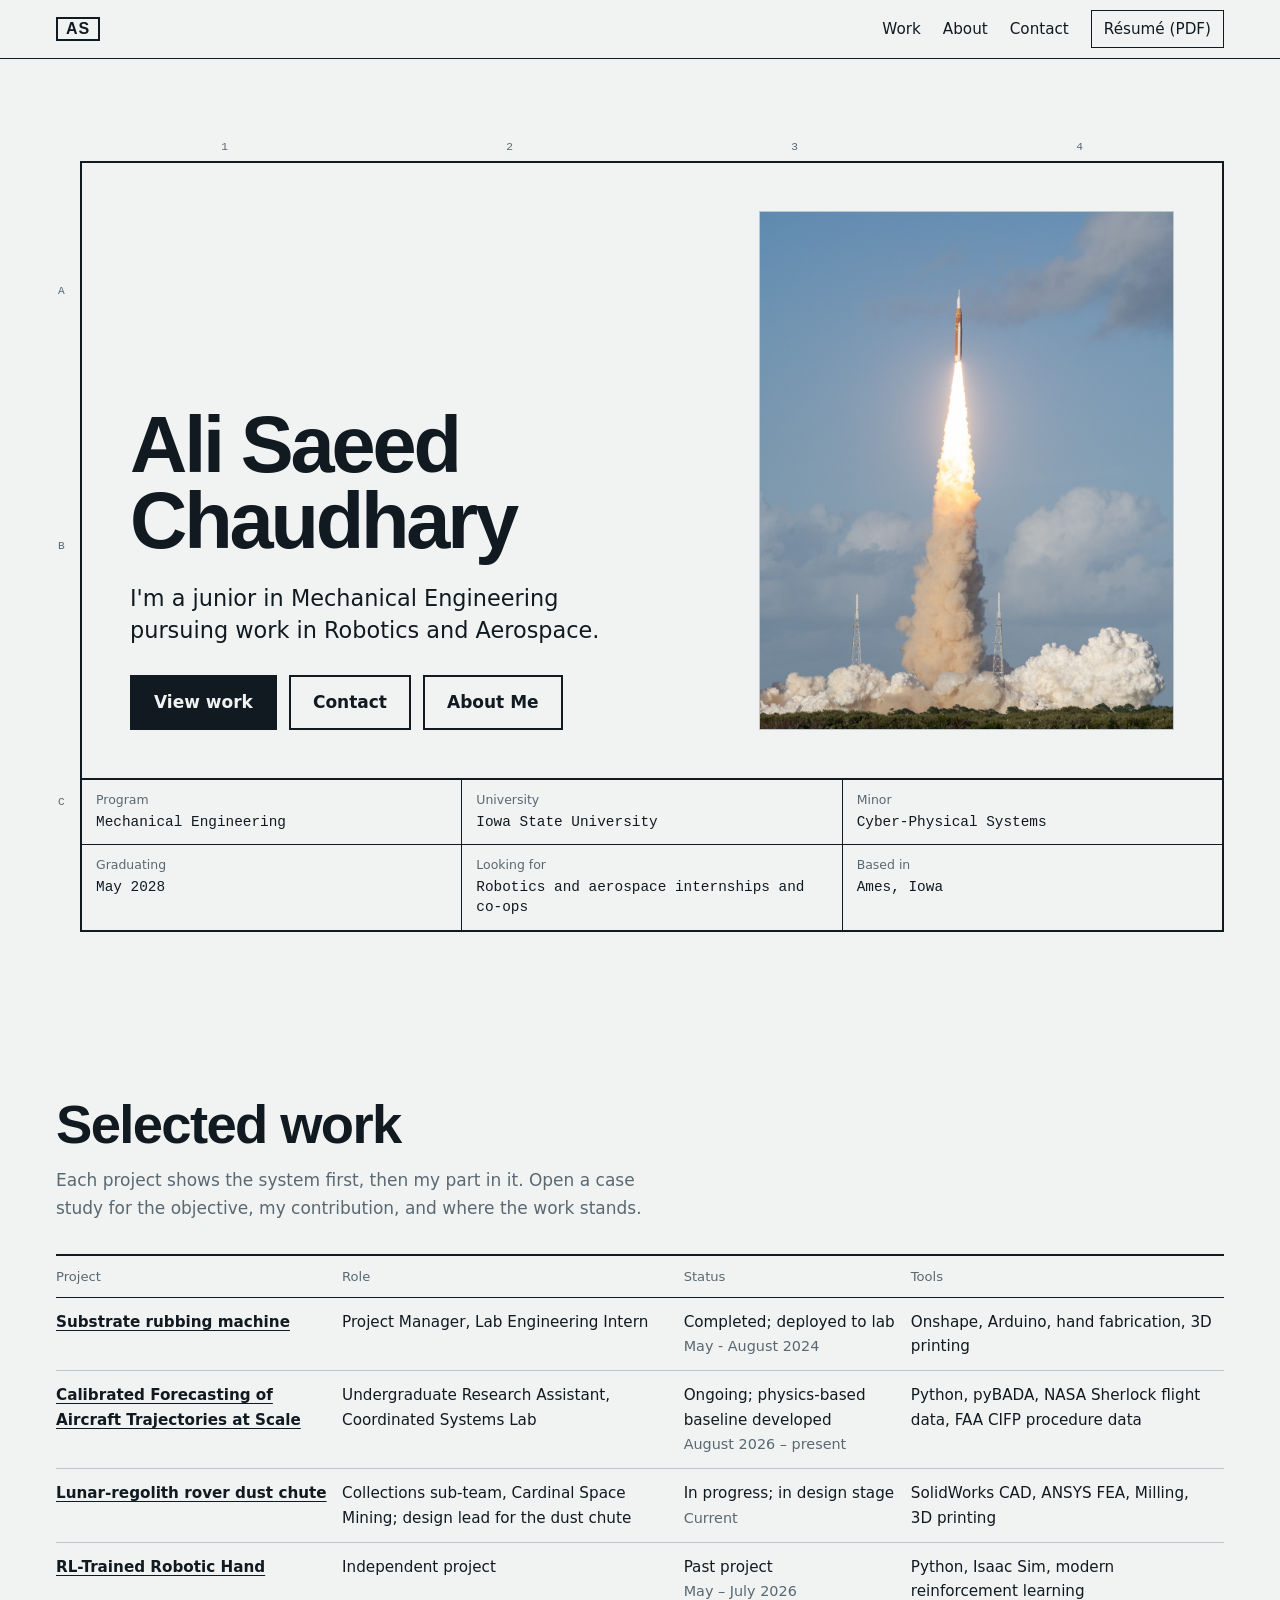
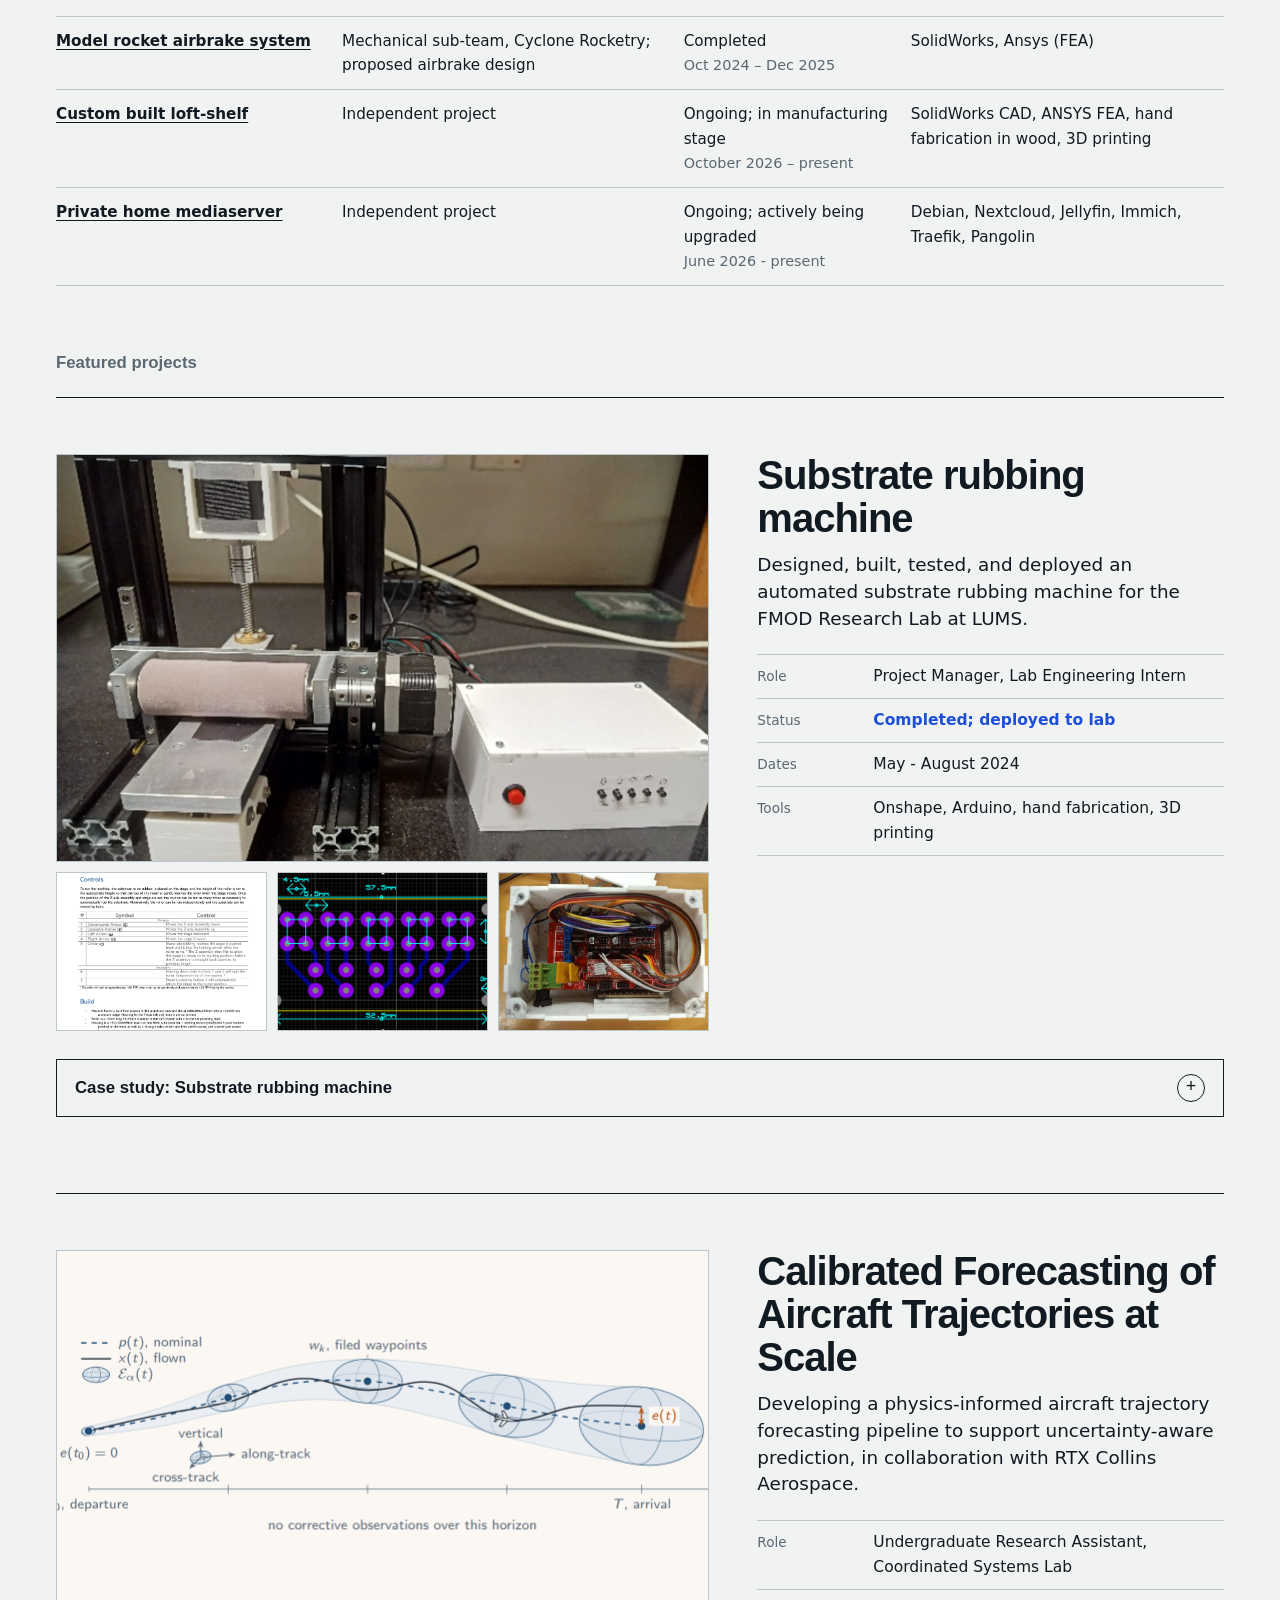
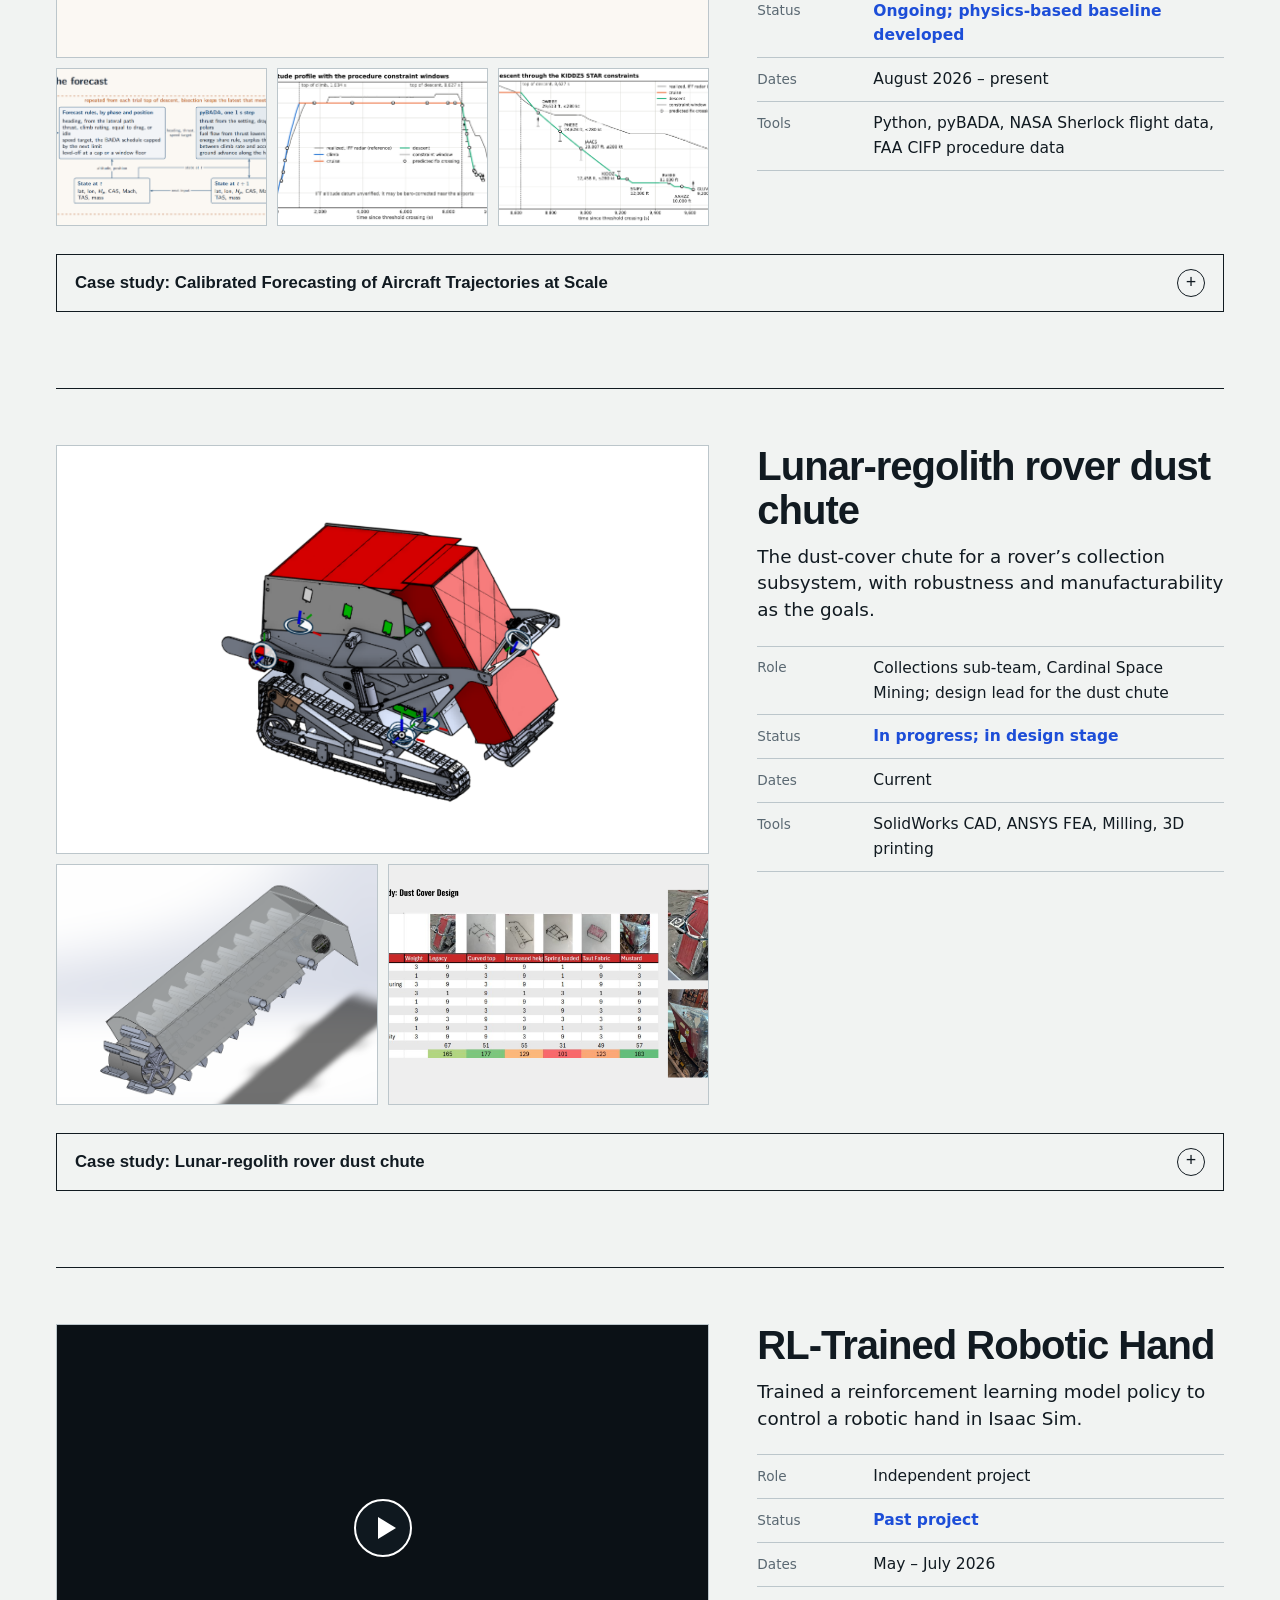
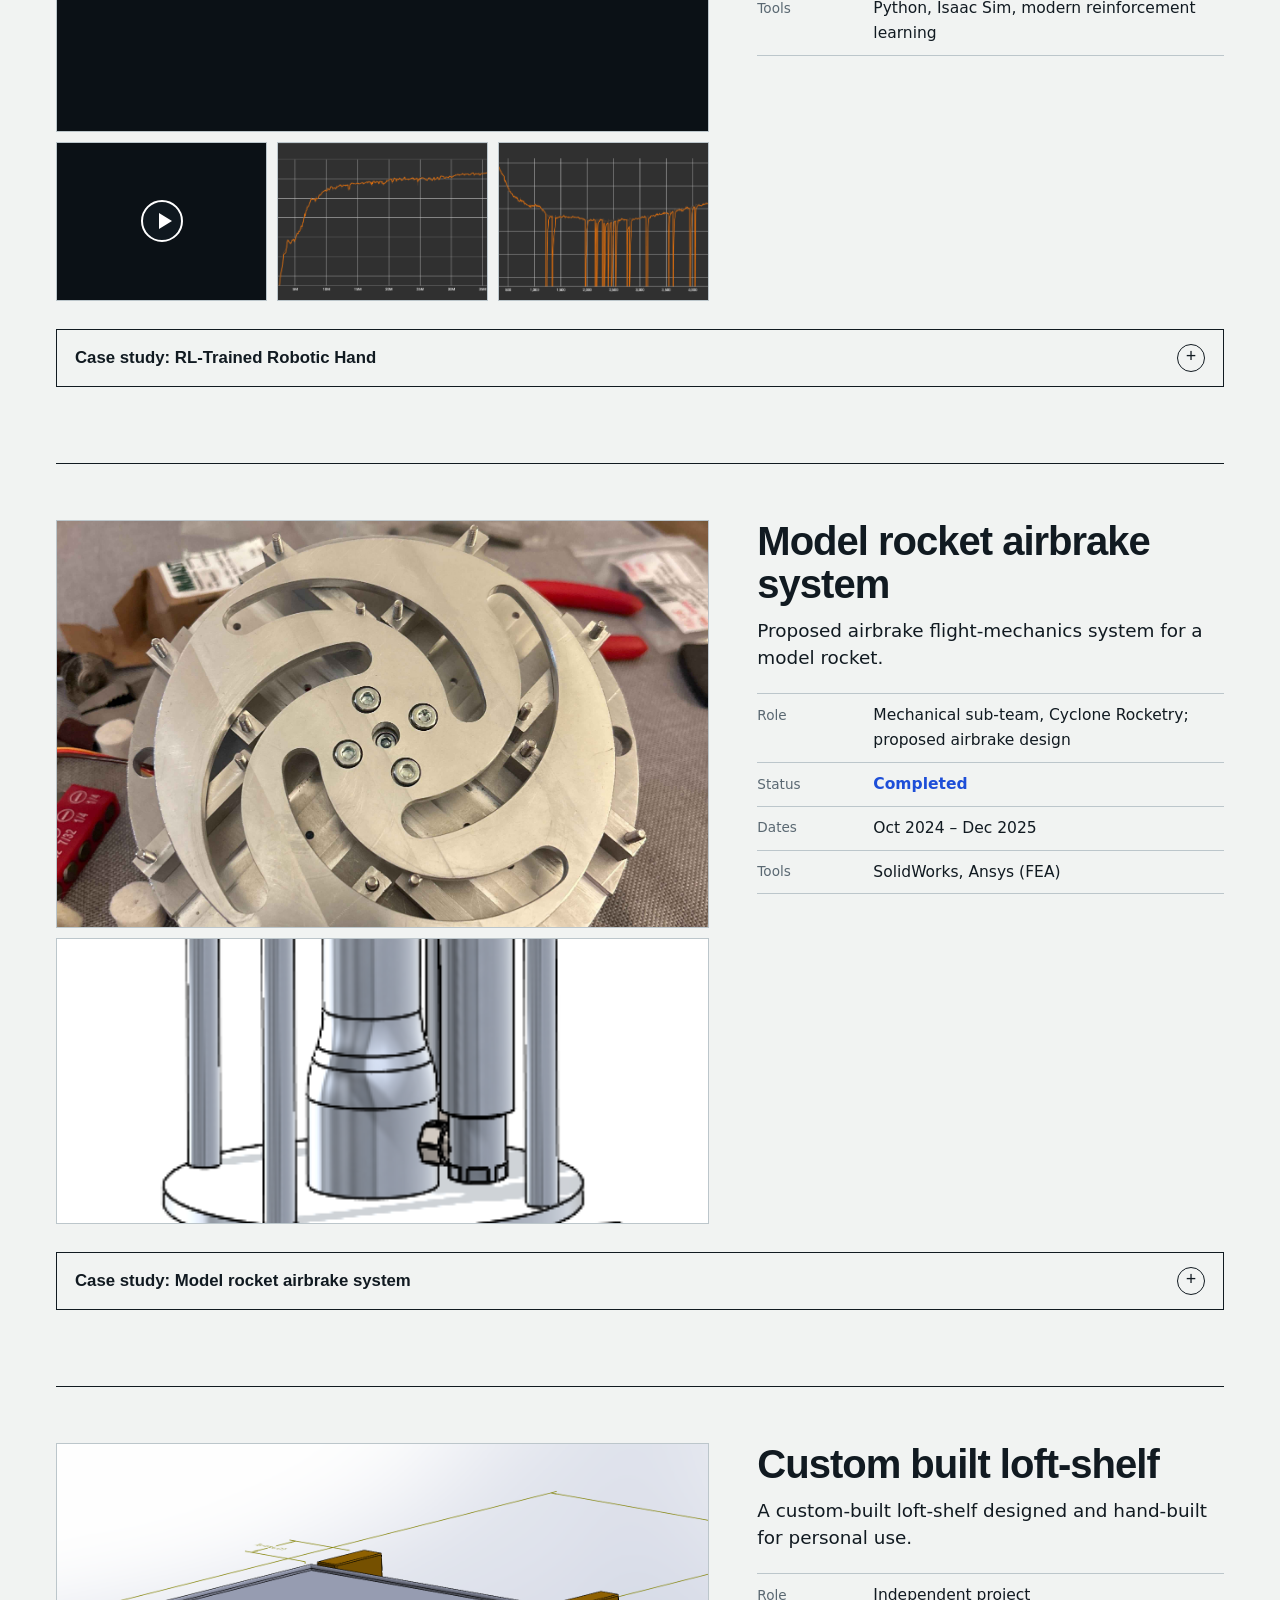
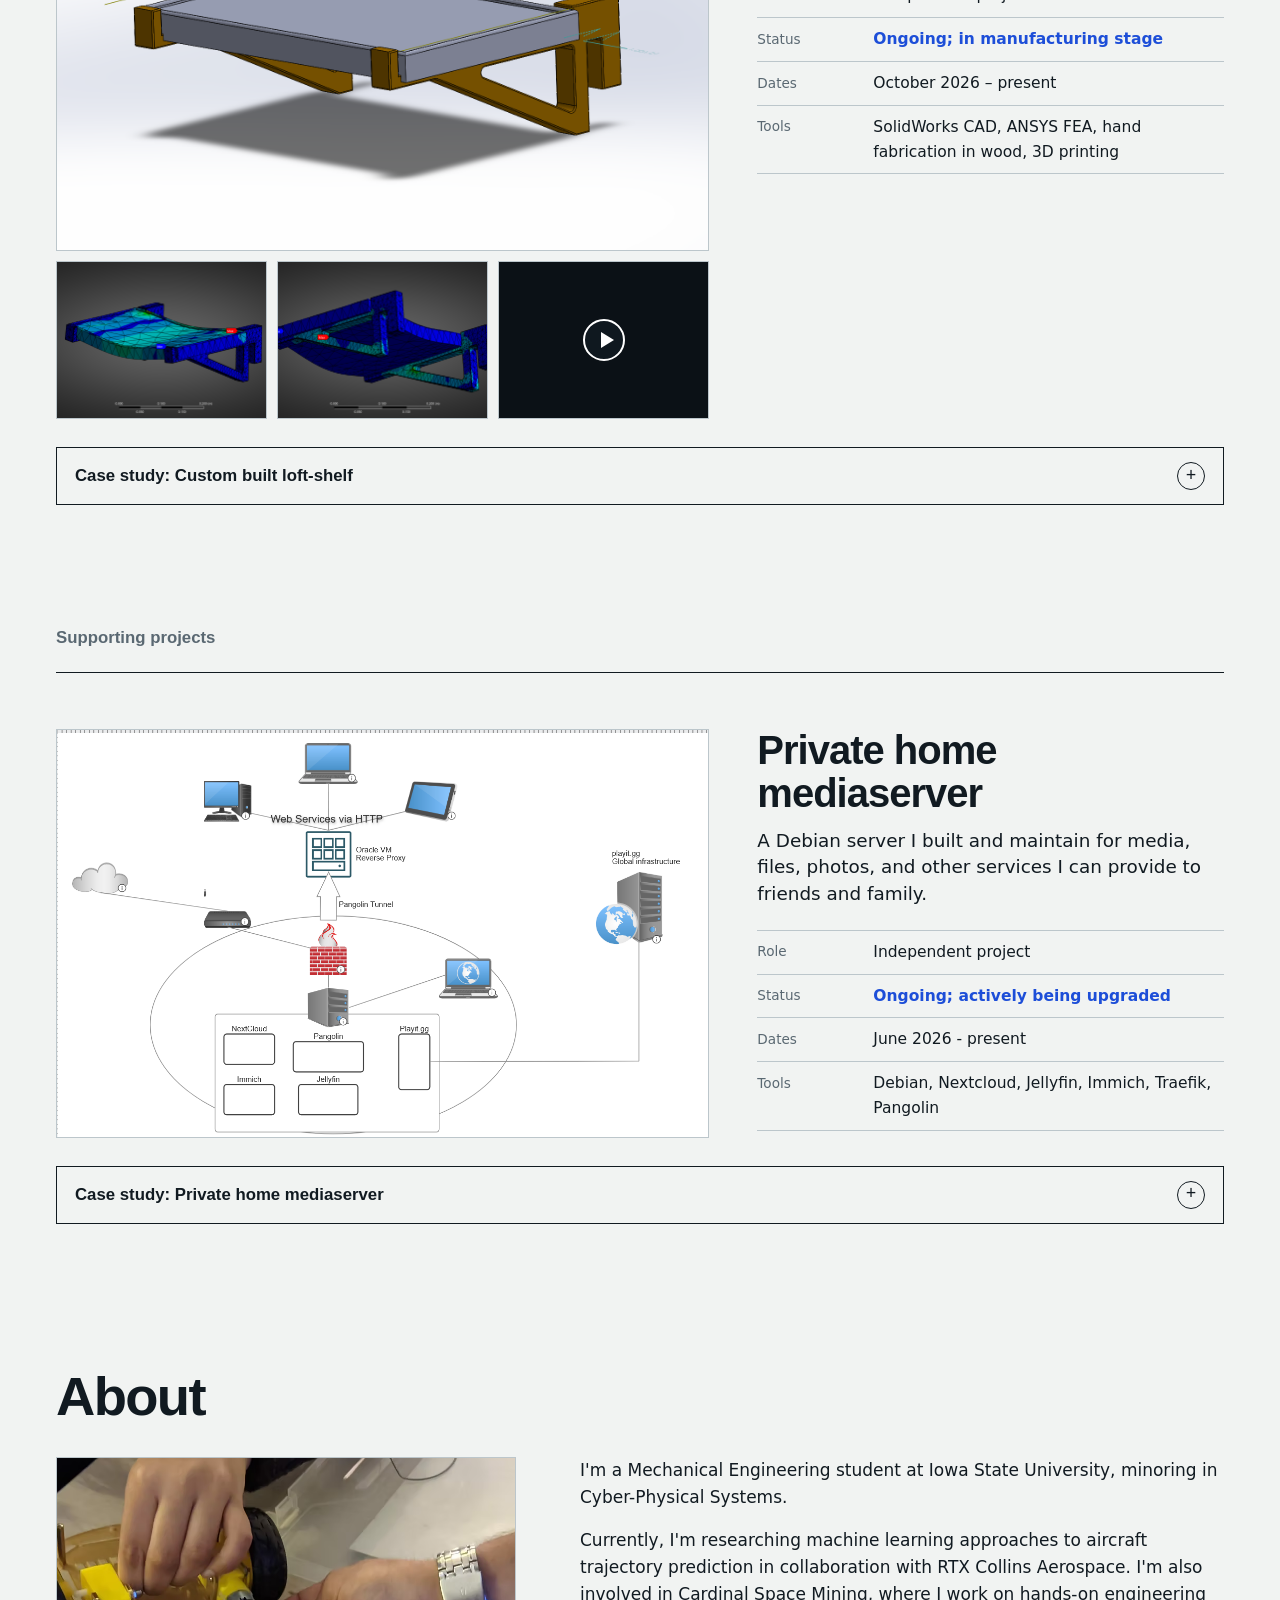
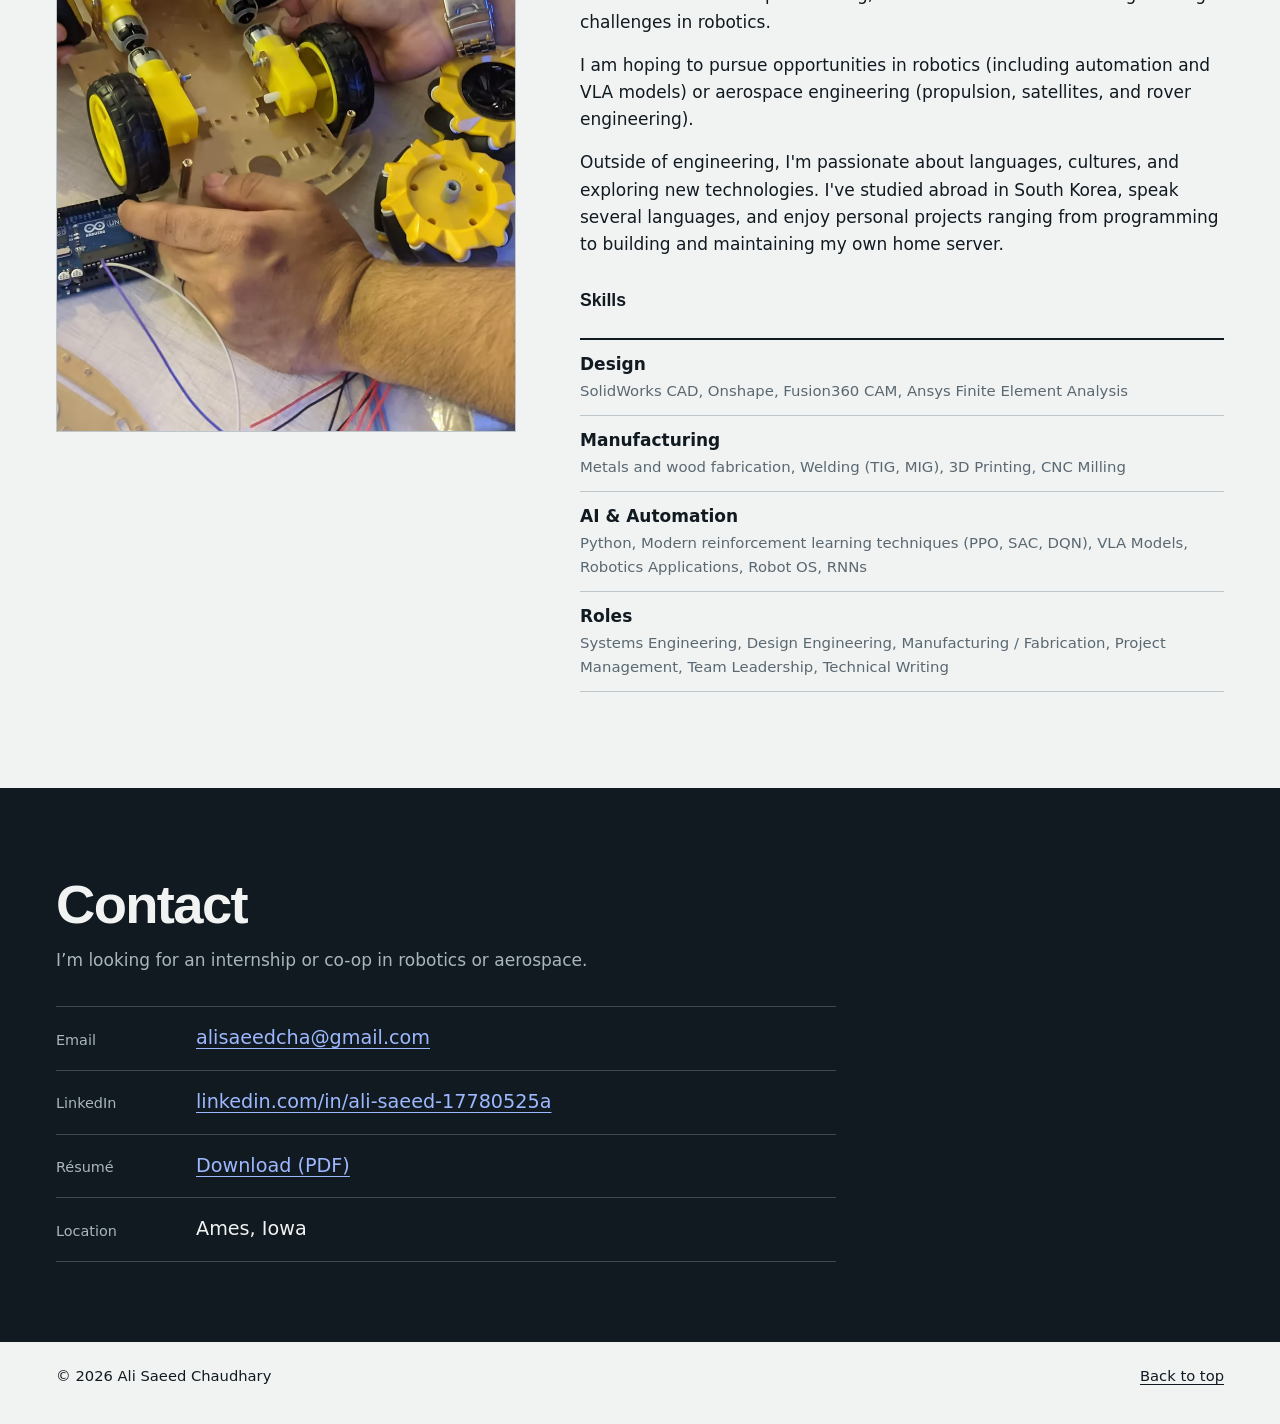
==== commit f35b2027: "updated rover, substrate" ====
--- a/index.html
+++ b/index.html
@@ -54,11 +54,11 @@
 <section id="work" aria-labelledby="work-h"><div class="wrap">
   <div class="sec-head"><h2 id="work-h">Selected work</h2>
   <p>Each project shows the system first, then my part in it. Open a case study for the objective, my contribution, and where the work stands.</p></div>
-  <table class="index"><caption class="sr-only">Project index</caption><thead><tr><th scope="col">Project</th><th scope="col" class="hide-sm">Role</th><th scope="col">Status</th><th scope="col" class="hide-sm">Tools</th></tr></thead><tbody><tr><td><a href="#rubbing-machine">Substrate rubbing machine</a></td><td class="hide-sm">Project Manager, Lab Engineering Intern</td><td>Completed; deployed to lab<br><span class="small">May - August 2024</span></td><td class="hide-sm">Onshape, Arduino, hand fabrication, 3D printing</td></tr><tr><td><a href="#trajectory-prediction">Calibrated Forecasting of Aircraft Trajectories at Scale</a></td><td class="hide-sm">Undergraduate Research Assistant, Coordinated Systems Lab</td><td>Ongoing; physics-based baseline developed<br><span class="small">August 2026 – present</span></td><td class="hide-sm">Python, pyBADA, NASA Sherlock flight data, FAA CIFP procedure data</td></tr><tr><td><a href="#space-mining">Lunar-regolith rover dust cover</a></td><td class="hide-sm">Collections sub-team, Cardinal Space Mining; design lead for the dust cover</td><td>In progress; in design stage<br><span class="small">Current</span></td><td class="hide-sm">SolidWorks CAD, ANSYS FEA, Milling, 3D printing</td></tr><tr><td><a href="#hand">RL-Trained Robotic Hand</a></td><td class="hide-sm">Independent project</td><td>Past project<br><span class="small">May – July 2026</span></td><td class="hide-sm">Python, Isaac Sim, modern reinforcement learning</td></tr><tr><td><a href="#airbrakes">Model rocket airbrake system</a></td><td class="hide-sm">Mechanical sub-team, Cyclone Rocketry; proposed airbrake design</td><td>Completed<br><span class="small">Oct 2024 – Dec 2025</span></td><td class="hide-sm">SolidWorks, Ansys (FEA)</td></tr><tr><td><a href="#shelf">Custom built loft-shelf</a></td><td class="hide-sm">Independent project</td><td>Ongoing; in manufacturing stage<br><span class="small">October 2026 – present</span></td><td class="hide-sm">SolidWorks CAD, ANSYS FEA, hand fabrication in wood, 3D printing</td></tr><tr><td><a href="#home-server">Private home mediaserver</a></td><td class="hide-sm">Independent project</td><td>Ongoing; actively being upgraded<br><span class="small">June 2026 - present</span></td><td class="hide-sm">Debian, Nextcloud, Jellyfin, Immich, Traefik, Pangolin</td></tr></tbody></table>
+  <table class="index"><caption class="sr-only">Project index</caption><thead><tr><th scope="col">Project</th><th scope="col" class="hide-sm">Role</th><th scope="col">Status</th><th scope="col" class="hide-sm">Tools</th></tr></thead><tbody><tr><td><a href="#rubbing-machine">Substrate rubbing machine</a></td><td class="hide-sm">Project Manager, Lab Engineering Intern</td><td>Completed; deployed to lab<br><span class="small">May - August 2024</span></td><td class="hide-sm">Onshape, Arduino, hand fabrication, 3D printing</td></tr><tr><td><a href="#trajectory-prediction">Calibrated Forecasting of Aircraft Trajectories at Scale</a></td><td class="hide-sm">Undergraduate Research Assistant, Coordinated Systems Lab</td><td>Ongoing; physics-based baseline developed<br><span class="small">August 2026 – present</span></td><td class="hide-sm">Python, pyBADA, NASA Sherlock flight data, FAA CIFP procedure data</td></tr><tr><td><a href="#space-mining">Lunar-regolith rover dust chute</a></td><td class="hide-sm">Collections sub-team, Cardinal Space Mining; design lead for the dust chute</td><td>In progress; in design stage<br><span class="small">Current</span></td><td class="hide-sm">SolidWorks CAD, ANSYS FEA, Milling, 3D printing</td></tr><tr><td><a href="#hand">RL-Trained Robotic Hand</a></td><td class="hide-sm">Independent project</td><td>Past project<br><span class="small">May – July 2026</span></td><td class="hide-sm">Python, Isaac Sim, modern reinforcement learning</td></tr><tr><td><a href="#airbrakes">Model rocket airbrake system</a></td><td class="hide-sm">Mechanical sub-team, Cyclone Rocketry; proposed airbrake design</td><td>Completed<br><span class="small">Oct 2024 – Dec 2025</span></td><td class="hide-sm">SolidWorks, Ansys (FEA)</td></tr><tr><td><a href="#shelf">Custom built loft-shelf</a></td><td class="hide-sm">Independent project</td><td>Ongoing; in manufacturing stage<br><span class="small">October 2026 – present</span></td><td class="hide-sm">SolidWorks CAD, ANSYS FEA, hand fabrication in wood, 3D printing</td></tr><tr><td><a href="#home-server">Private home mediaserver</a></td><td class="hide-sm">Independent project</td><td>Ongoing; actively being upgraded<br><span class="small">June 2026 - present</span></td><td class="hide-sm">Debian, Nextcloud, Jellyfin, Immich, Traefik, Pangolin</td></tr></tbody></table>
   <h3 class="group">Featured projects</h3>
-<article class="project" id="rubbing-machine" aria-labelledby="rubbing-machine-h"><div class="proj-grid"><div class="media"><figure class="slot "><a class="lb" href="images/rubbing.png" data-alt="Substrate rubbing machine, image 1"><img src="images/rubbing.png" alt="Substrate rubbing machine, image 1" loading="lazy" decoding="async"></a></figure><div class="thumbs cols3"><figure class="slot thumb"><a class="lb" href="images/documentation.png" data-alt="Substrate rubbing machine, image 2"><img src="images/documentation.png" alt="Substrate rubbing machine, image 2" loading="lazy" decoding="async"></a></figure><figure class="slot thumb"><a class="lb" href="images/pcb.png" data-alt="Substrate rubbing machine, image 3"><img src="images/pcb.png" alt="Substrate rubbing machine, image 3" loading="lazy" decoding="async"></a></figure><figure class="slot thumb"><a class="lb" href="images/wiring.png" data-alt="Substrate rubbing machine, image 4"><img src="images/wiring.png" alt="Substrate rubbing machine, image 4" loading="lazy" decoding="async"></a></figure></div></div><div class="info"><h3 id="rubbing-machine-h">Substrate rubbing machine</h3><p class="oneline">Designed, built, tested, and deployed an automated substrate rubbing machine for the FMOD Research Lab at LUMS.</p><dl class="spec"><div><dt>Role</dt><dd>Project Manager, Lab Engineering Intern</dd></div><div><dt>Status</dt><dd><span class=status>Completed; deployed to lab</span></dd></div><div><dt>Dates</dt><dd>May - August 2024</dd></div><div><dt>Tools</dt><dd>Onshape, Arduino, hand fabrication, 3D printing</dd></div></dl></div></div><details class="case"><summary><span>Case study: Substrate rubbing machine</span><span class="toggle-icon" aria-hidden="true"></span></summary><div class="case-body"><div class="cs"><h4>Objective</h4><p>Design, build, test, and deploy a substrate rubbing machine customized for the FMOD Research Lab&#x27;s needs.</p></div><div class="cs"><h4>Design Considerations</h4><p>In crystals research, substrate rubbing is used to induce anisotropy or align molecules. Usually this process is done by hand, which can be time consuming and inconsistent.</p><p>The FMOD research lab at LUMS needed a machine to automate the process of rubbing substrates. The machine needed to be able to accommodate different substrate sizes, and be able to apply a consistent amount of pressure and speed as a roller was pressed along the substrate. The machine also needed to be easy to operate, and be able to be cleaned and maintained easily.</p><p>The control buttons were designed to incorporate as much functionality as possible, while still being simple to use. The automated rubbing routine would:</p><ul><li>move the roller down to the correct height</li><li>move the substrate bed at a constant velocity under the roller</li><li>when the limit switch at the end of the substrate bed is triggered, the roller is lifted</li><li>the substrate bed is returned to the starting position</li></ul><p>The controls also allow for manual positioning of the roller and substrate bed, and isolated control of the roller spin.</p><p>These control options were all designed considering the needs of the lab, and the need for a simple and easy to use interface.</p></div><div class="cs"><h4>My contribution</h4><p>I led design, construction, and testing, defining requirements with input from the PhysLab team. I designed the mechanical assembly in Onshape and integrated an aluminum frame with an Arduino Mega/RAMPS 1.4 control system driving three NEMA 17 stepper motors.</p><p>I also developed the control-panel PCB, 3D-printed the controls, and implemented the automated rubbing routine and manual adjustments.</p></div><p class="permalink"><a href="#rubbing-machine">Link to this project</a></p></div></details></article>
+<article class="project" id="rubbing-machine" aria-labelledby="rubbing-machine-h"><div class="proj-grid"><div class="media"><figure class="slot "><a class="lb" href="images/rubbing.png" data-alt="Substrate rubbing machine, image 1" data-caption="The substrate rubbing machine in the FMOD Research Lab at LUMS."><img src="images/rubbing.png" alt="Substrate rubbing machine, image 1" loading="lazy" decoding="async"></a></figure><div class="thumbs cols3"><figure class="slot thumb"><a class="lb" href="images/documentation.png" data-alt="Substrate rubbing machine, image 2" data-caption="A page from the documentation of the machine&#x27;s design and operation."><img src="images/documentation.png" alt="Substrate rubbing machine, image 2" loading="lazy" decoding="async"></a></figure><figure class="slot thumb"><a class="lb" href="images/pcb.png" data-alt="Substrate rubbing machine, image 3" data-caption="The custom control-panel PCB designed for the machine."><img src="images/pcb.png" alt="Substrate rubbing machine, image 3" loading="lazy" decoding="async"></a></figure><figure class="slot thumb"><a class="lb" href="images/wiring.png" data-alt="Substrate rubbing machine, image 4" data-caption="Inside of the wiring box and control panel."><img src="images/wiring.png" alt="Substrate rubbing machine, image 4" loading="lazy" decoding="async"></a></figure></div></div><div class="info"><h3 id="rubbing-machine-h">Substrate rubbing machine</h3><p class="oneline">Designed, built, tested, and deployed an automated substrate rubbing machine for the FMOD Research Lab at LUMS.</p><dl class="spec"><div><dt>Role</dt><dd>Project Manager, Lab Engineering Intern</dd></div><div><dt>Status</dt><dd><span class=status>Completed; deployed to lab</span></dd></div><div><dt>Dates</dt><dd>May - August 2024</dd></div><div><dt>Tools</dt><dd>Onshape, Arduino, hand fabrication, 3D printing</dd></div></dl></div></div><details class="case"><summary><span>Case study: Substrate rubbing machine</span><span class="toggle-icon" aria-hidden="true"></span></summary><div class="case-body"><div class="cs"><h4>Objective</h4><p>Design, build, test, and deploy a substrate rubbing machine customized for the FMOD Research Lab&#x27;s needs.</p></div><div class="cs"><h4>Design Considerations</h4><p>In crystals research, substrate rubbing is used to induce anisotropy or align molecules. Usually this process is done by hand, which can be time consuming and inconsistent.</p><p>The FMOD research lab at LUMS needed a machine to automate the process of rubbing substrates. The machine needed to be able to accommodate different substrate sizes, and be able to apply a consistent amount of pressure and speed as a roller was pressed along the substrate. The machine also needed to be easy to operate, and be able to be cleaned and maintained easily.</p><p>The control buttons were designed to incorporate as much functionality as possible, while still being simple to use. The automated rubbing routine would:</p><ul><li>move the roller down to the correct height</li><li>move the substrate bed at a constant velocity under the roller</li><li>when the limit switch at the end of the substrate bed is triggered, the roller is lifted</li><li>the substrate bed is returned to the starting position</li></ul><p>The controls also allow for manual positioning of the roller and substrate bed, and isolated control of the roller spin.</p><p>These control options were all designed considering the needs of the lab, and the need for a simple and easy to use interface.</p></div><div class="cs"><h4>My contribution</h4><p>I led design, construction, and testing, defining requirements with input from the PhysLab team. I designed the mechanical assembly in Onshape and integrated an aluminum frame with an Arduino Mega/RAMPS 1.4 control system driving three NEMA 17 stepper motors.</p><p>I also developed the control-panel PCB, 3D-printed the controls, and implemented the automated rubbing routine and manual adjustments.</p></div><p class="permalink"><a href="#rubbing-machine">Link to this project</a></p></div></details></article>
 <article class="project" id="trajectory-prediction" aria-labelledby="trajectory-prediction-h"><div class="proj-grid"><div class="media"><figure class="slot "><a class="lb" href="images/flighttube.png" data-alt="Calibrated Forecasting of Aircraft Trajectories at Scale, image 1" data-caption="A flight tube showing the nominal route, observed flown path, and the future trajectory uncertainty envelope tube."><img src="images/flighttube.png" alt="Calibrated Forecasting of Aircraft Trajectories at Scale, image 1" loading="lazy" decoding="async"></a></figure><div class="thumbs cols3"><figure class="slot thumb"><a class="lb" href="images/onesecond.png" data-alt="Calibrated Forecasting of Aircraft Trajectories at Scale, image 2"><img src="images/onesecond.png" alt="Calibrated Forecasting of Aircraft Trajectories at Scale, image 2" loading="lazy" decoding="async"></a></figure><figure class="slot thumb"><a class="lb" href="images/altitude.png" data-alt="Calibrated Forecasting of Aircraft Trajectories at Scale, image 3"><img src="images/altitude.png" alt="Calibrated Forecasting of Aircraft Trajectories at Scale, image 3" loading="lazy" decoding="async"></a></figure><figure class="slot thumb"><a class="lb" href="images/arrival.png" data-alt="Calibrated Forecasting of Aircraft Trajectories at Scale, image 4"><img src="images/arrival.png" alt="Calibrated Forecasting of Aircraft Trajectories at Scale, image 4" loading="lazy" decoding="async"></a></figure></div></div><div class="info"><h3 id="trajectory-prediction-h">Calibrated Forecasting of Aircraft Trajectories at Scale</h3><p class="oneline">Developing a physics-informed aircraft trajectory forecasting pipeline to support uncertainty-aware prediction, in collaboration with RTX Collins Aerospace.</p><dl class="spec"><div><dt>Role</dt><dd>Undergraduate Research Assistant, Coordinated Systems Lab</dd></div><div><dt>Status</dt><dd><span class=status>Ongoing; physics-based baseline developed</span></dd></div><div><dt>Dates</dt><dd>August 2026 – present</dd></div><div><dt>Tools</dt><dd>Python, pyBADA, NASA Sherlock flight data, FAA CIFP procedure data</dd></div></dl></div></div><details class="case"><summary><span>Case study: Calibrated Forecasting of Aircraft Trajectories at Scale</span><span class="toggle-icon" aria-hidden="true"></span></summary><div class="case-body"><div class="cs"><h4>Objective</h4><p>Predict how an aircraft will depart from its filed flight plan and quantify uncertainty in its future position. The project combines an aircraft-performance baseline with planned machine-learning corrections, supporting the lab’s broader goal of calibrated, multi-aircraft forecasting.</p></div><div class="cs"><h4>My contribution</h4><p>I develop the Python workflow connecting filed routes, aircraft-performance modeling, and observed flight tracks. My work includes investigating NASA Sherlock data, preparing trajectory comparisons, and developing the nominal forecast that will serve as the reference for learning flight-path deviations.</p></div><div class="cs"><h4>Modeling approach</h4><p>The current baseline combines filed waypoints and published departure and arrival procedures with pyBADA aircraft-performance calculations. It advances the aircraft state at one-second intervals using lateral guidance, speed schedules, and climb, cruise, and descent logic.</p><p>A bisection search identifies the latest top of descent that satisfies the modeled altitude and speed constraints. This establishes a physics-based reference before adding learned corrections. The current flight’s observed track is kept out of the forecast inputs and used for comparison.</p></div><div class="cs"><h4>Current results</h4><p>The initial single-flight demonstration produced a nominal trajectory and passed all nine reported fix checks within the specified tolerances of 100 ft and 1 kt. The descent search converged in 13 trial descents; two constraint checks had narrow remaining margins.</p><p>Comparing the nominal profile with the recorded flight revealed differences in routing and cruise altitude. This is a baseline demonstration, not a validated prediction-accuracy result: it uses no wind, standard-atmosphere assumptions, and BADA demonstration coefficients, and ends at the last arrival fix before the runway branch.</p></div><div class="cs"><h4>Next steps</h4><p>I am extending the workflow toward forecast-wind inputs and multi-flight residual datasets. The next modeling stage will learn probabilistic corrections to the nominal trajectory and evaluate whether predicted uncertainty matches observed errors. Multi-aircraft interactions and rolling forecasts are deferred extensions.</p></div><p class="permalink"><a href="#trajectory-prediction">Link to this project</a></p></div></details></article>
-<article class="project" id="space-mining" aria-labelledby="space-mining-h"><div class="proj-grid"><div class="media"><figure class="slot "><a class="lb" href="images/space-mining-main.jpg" data-alt="Lunar-regolith rover dust cover, image 1"><img src="images/space-mining-main.jpg" alt="Lunar-regolith rover dust cover, image 1" loading="lazy" decoding="async"></a></figure><div class="thumbs cols1"><figure class="slot thumb"><a class="lb" href="images/dustcover.png" data-alt="Lunar-regolith rover dust cover, image 2" data-caption="New preliminary dust cover design for the lunar rover collection subsystem."><img src="images/dustcover.png" alt="Lunar-regolith rover dust cover, image 2" loading="lazy" decoding="async"></a></figure></div></div><div class="info"><h3 id="space-mining-h">Lunar-regolith rover dust cover</h3><p class="oneline">The dust-cover design for a rover’s collection subsystem, with robustness and manufacturability as the goals.</p><dl class="spec"><div><dt>Role</dt><dd>Collections sub-team, Cardinal Space Mining; design lead for the dust cover</dd></div><div><dt>Status</dt><dd><span class=status>In progress; in design stage</span></dd></div><div><dt>Dates</dt><dd>Current</dd></div><div><dt>Tools</dt><dd>SolidWorks CAD, ANSYS FEA, Milling, 3D printing</dd></div></dl></div></div><details class="case"><summary><span>Case study: Lunar-regolith rover dust cover</span><span class="toggle-icon" aria-hidden="true"></span></summary><div class="case-body"><div class="cs"><h4>Objective</h4><p>Improve the robustness of the collection subsystem’s dust protection compared with the prior year’s design, while keeping the subsystem functional and manufacturable.</p></div><div class="cs"><h4>Why it matters</h4><p class="context">General context: lunar regolith is fine and abrasive, so a mechanism that moves material also has to keep it out of the parts that move.</p></div><div class="cs"><h4>My contribution</h4><p>I lead the design of the dust cover as part of the Collections sub-team.</p></div><div class="cs"><h4>Design reasoning</h4><p>The cover cannot be designed on its own. It sits where several requirements meet:</p><ul><li><strong>Protection and collection motion:</strong> the cover must not impede the parts it protects.</li><li><strong>Clearance:</strong> gaps small enough to keep material out, large enough to avoid binding.</li><li><strong>Attachment:</strong> how it mounts to the subsystem.</li><li><strong>Fabrication:</strong> the team has to be able to build it.</li></ul></div><div class="cs"><h4>Current stage</h4><p>Design work is ongoing. A final design, prototype, and dust-protection test results do not exist yet.</p></div><p class="permalink"><a href="#space-mining">Link to this project</a></p></div></details></article>
+<article class="project" id="space-mining" aria-labelledby="space-mining-h"><div class="proj-grid"><div class="media"><figure class="slot "><a class="lb" href="images/space-mining-main.jpg" data-alt="Lunar-regolith rover dust chute, image 1" data-caption="CAD Rendering of the previous year&#x27;s robot; design starting point"><img src="images/space-mining-main.jpg" alt="Lunar-regolith rover dust chute, image 1" loading="lazy" decoding="async"></a></figure><div class="thumbs cols2"><figure class="slot thumb"><a class="lb" href="images/dustcover.png" data-alt="Lunar-regolith rover dust chute, image 2" data-caption="New preliminary dust chute for the lunar rover collection subsystem."><img src="images/dustcover.png" alt="Lunar-regolith rover dust chute, image 2" loading="lazy" decoding="async"></a></figure><figure class="slot thumb"><a class="lb" href="images/tradestudy.png" data-alt="Lunar-regolith rover dust chute, image 3" data-caption="Trade study slide from the preliminary design review showing the considered dust chute designs."><img src="images/tradestudy.png" alt="Lunar-regolith rover dust chute, image 3" loading="lazy" decoding="async"></a></figure></div></div><div class="info"><h3 id="space-mining-h">Lunar-regolith rover dust chute</h3><p class="oneline">The dust-cover chute for a rover’s collection subsystem, with robustness and manufacturability as the goals.</p><dl class="spec"><div><dt>Role</dt><dd>Collections sub-team, Cardinal Space Mining; design lead for the dust chute</dd></div><div><dt>Status</dt><dd><span class=status>In progress; in design stage</span></dd></div><div><dt>Dates</dt><dd>Current</dd></div><div><dt>Tools</dt><dd>SolidWorks CAD, ANSYS FEA, Milling, 3D printing</dd></div></dl></div></div><details class="case"><summary><span>Case study: Lunar-regolith rover dust chute</span><span class="toggle-icon" aria-hidden="true"></span></summary><div class="case-body"><div class="cs"><h4>Objective</h4><p>Improve the robustness of the collection subsystem’s dust protection compared with the prior year’s design, while keeping the subsystem functional and manufacturable.</p></div><div class="cs"><h4>Why it matters</h4><p class="context">General context: lunar regolith is fine and abrasive, so a mechanism that moves material also has to keep it out of the parts that move.</p></div><div class="cs"><h4>My contribution</h4><p>I lead the design of the dust cover as part of the Collections sub-team.</p></div><div class="cs"><h4>Design reasoning</h4><p>The cover cannot be designed on its own. It sits where several requirements meet:</p><ul><li><strong>Protection and collection motion:</strong> the cover must not impede the parts it protects.</li><li><strong>Clearance:</strong> gaps small enough to keep material out, large enough to avoid binding.</li><li><strong>Attachment:</strong> how it mounts to the subsystem.</li><li><strong>Fabrication:</strong> the team has to be able to build it.</li></ul></div><div class="cs"><h4>Current stage</h4><p>Design work is ongoing. A final design, prototype, and dust-protection test results do not exist yet.</p></div><p class="permalink"><a href="#space-mining">Link to this project</a></p></div></details></article>
 <article class="project" id="hand" aria-labelledby="hand-h"><div class="proj-grid"><div class="media"><figure class="slot "><a class="lb is-video" href="images/main_vid.mp4" data-type="video" data-alt="RL-Trained Robotic Hand, video 1" aria-label="Play video: RL-Trained Robotic Hand, video 1"><video src="images/main_vid.mp4#t=0.1" muted playsinline preload="metadata" tabindex="-1" aria-hidden="true"></video><span class="play" aria-hidden="true"></span></a></figure><div class="thumbs cols3"><figure class="slot thumb"><a class="lb is-video" href="images/rl-video-step-7000.mp4" data-type="video" data-alt="RL-Trained Robotic Hand, video 2" aria-label="Play video: RL-Trained Robotic Hand, video 2"><video src="images/rl-video-step-7000.mp4#t=0.1" muted playsinline preload="metadata" tabindex="-1" aria-hidden="true"></video><span class="play" aria-hidden="true"></span></a></figure><figure class="slot thumb"><a class="lb" href="images/main_rew_step.png" data-alt="RL-Trained Robotic Hand, image 3"><img src="images/main_rew_step.png" alt="RL-Trained Robotic Hand, image 3" loading="lazy" decoding="async"></a></figure><figure class="slot thumb"><a class="lb" href="images/main_pen_action.png" data-alt="RL-Trained Robotic Hand, image 4"><img src="images/main_pen_action.png" alt="RL-Trained Robotic Hand, image 4" loading="lazy" decoding="async"></a></figure></div></div><div class="info"><h3 id="hand-h">RL-Trained Robotic Hand</h3><p class="oneline">Trained a reinforcement learning model policy to control a robotic hand in Isaac Sim.</p><dl class="spec"><div><dt>Role</dt><dd>Independent project</dd></div><div><dt>Status</dt><dd><span class=status>Past project</span></dd></div><div><dt>Dates</dt><dd>May – July 2026</dd></div><div><dt>Tools</dt><dd>Python, Isaac Sim, modern reinforcement learning</dd></div></dl></div></div><details class="case"><summary><span>Case study: RL-Trained Robotic Hand</span><span class="toggle-icon" aria-hidden="true"></span></summary><div class="case-body"><div class="cs"><h4>Objective</h4><p>Train a reinforcement learning model to control a robotic hand. Reference videos and object/hand trajectory data were collected from the HO-Cap (NeurIPS 2025) dataset. The dataset provided data on 21 key points on the robot and human hands, object position and rotation, object linear and angular velocity.</p><p>The policy was given the following observations:</p><ul><li>The Robot&#x27;s hand key points relative to the object</li><li>The Reference hand&#x27;s key points relative to the object</li><li>The difference between the robot key points and the reference key points</li><li>The next-frame reference points relative to the object</li><li>Current joint positions</li><li>Contact forces acting on each fingertip</li></ul><p>Tensorboard was also used to visualize the training process, including the reward function and the policy&#x27;s performance over time.</p></div><div class="cs"><h4>Reward function</h4><p>Some information on the reward function used to train the policy:</p><ul><li>During initial training attempts, the agent seemed to have a difficult time learning to grip and pick up the object, even though it seemed to be following the reference path well. For this reason, a strong reward incentive was given for forming a strong, firm, and stable grip on the object.</li><li>Select points on the robot&#x27;s hand determined to be important for a firm grip (all 5 finger tips, palm, and base of the index and middle fingers) are tracked relative to their distance to the object. In the calculation for r_grasp, each of these points are weighted according to their important in forming a strong grip around the object.</li><li>The object&#x27;s position and rotation are tracked relative to the reference object. The agent is rewarded for keeping the object’s pose as similar to the reference object as possible.</li><li>The amount and speed of movement of the robot’s hand is calculated and penalized. This discourages the agent from making too many unnecessary movements, and encourages a smooth and deliberate trajectory.</li></ul></div><div class="cs"><h4>My contribution</h4><p>This was a Solo Project. I trained the policy using reinforcement learning, and designed the reward function and action space.</p></div><p class="permalink"><a href="#hand">Link to this project</a></p></div></details></article>
 <article class="project" id="airbrakes" aria-labelledby="airbrakes-h"><div class="proj-grid"><div class="media"><figure class="slot "><a class="lb" href="images/spiralcam.jpg" data-alt="Model rocket airbrake system, image 1"><img src="images/spiralcam.jpg" alt="Model rocket airbrake system, image 1" loading="lazy" decoding="async"></a></figure><div class="thumbs cols1"><figure class="slot thumb"><a class="lb" href="images/rocketassem.png" data-alt="Model rocket airbrake system, image 2"><img src="images/rocketassem.png" alt="Model rocket airbrake system, image 2" loading="lazy" decoding="async"></a></figure></div></div><div class="info"><h3 id="airbrakes-h">Model rocket airbrake system</h3><p class="oneline">Proposed airbrake flight-mechanics system for a model rocket.</p><dl class="spec"><div><dt>Role</dt><dd>Mechanical sub-team, Cyclone Rocketry; proposed airbrake design</dd></div><div><dt>Status</dt><dd><span class=status>Completed</span></dd></div><div><dt>Dates</dt><dd>Oct 2024 – Dec 2025</dd></div><div><dt>Tools</dt><dd>SolidWorks, Ansys (FEA)</dd></div></dl></div></div><details class="case"><summary><span>Case study: Model rocket airbrake system</span><span class="toggle-icon" aria-hidden="true"></span></summary><div class="case-body"><div class="cs"><h4>Objective</h4><p>Design an airbrake system that changes a rocket’s drag in flight, as part of designing and developing a model rocket with the Mechanical sub-team.</p></div><div class="cs"><h4>Design Considerations</h4><p>The airbrakes add drag on demand to help a rocket reach a target apogee.</p><p>Previous year&#x27;s designs, although robust, had a large footprint within the rocket body, and were too heavy. The airbrakes needed to be designed to fit within a smaller profile, while still being able to withstand the forces acting on them during flight.</p><p>The spiral cam design would allow for a more compact design without sacrificing control authority</p><p>As the fins deployed, the exponentially increasing drag would increase friction on the mechanism, so the design needed to be adjusted to have the fins riding on linear rails</p><p>The layout of the motors and how the mechanism fits into the rocket body had to be reconsidered, as the new design was very different from the previous year&#x27;s.</p></div><div class="cs"><h4>My contribution</h4><p>I proposed an airbrake concept using a spiral cam, allowing the mechanism to fit into a much smaller profile. I conducted finite element analysis (FEA) simulations in Ansys, and modeled the components in SolidWorks.</p></div><p class="permalink"><a href="#airbrakes">Link to this project</a></p></div></details></article>
 <article class="project" id="shelf" aria-labelledby="shelf-h"><div class="proj-grid"><div class="media"><figure class="slot "><a class="lb" href="images/shelf-ss.png" data-alt="Custom built loft-shelf, image 1"><img src="images/shelf-ss.png" alt="Custom built loft-shelf, image 1" loading="lazy" decoding="async"></a></figure><div class="thumbs cols3"><figure class="slot thumb"><a class="lb" href="images/shelf-file.png" data-alt="Custom built loft-shelf, image 2"><img src="images/shelf-file.png" alt="Custom built loft-shelf, image 2" loading="lazy" decoding="async"></a></figure><figure class="slot thumb"><a class="lb" href="images/shelf-file2.png" data-alt="Custom built loft-shelf, image 3"><img src="images/shelf-file2.png" alt="Custom built loft-shelf, image 3" loading="lazy" decoding="async"></a></figure><figure class="slot thumb"><a class="lb is-video" href="images/vid.mp4" data-type="video" data-alt="Custom built loft-shelf, video 4" aria-label="Play video: Custom built loft-shelf, video 4"><video src="images/vid.mp4#t=0.1" muted playsinline preload="metadata" tabindex="-1" aria-hidden="true"></video><span class="play" aria-hidden="true"></span></a></figure></div></div><div class="info"><h3 id="shelf-h">Custom built loft-shelf</h3><p class="oneline">A custom-built loft-shelf designed and hand-built for personal use.</p><dl class="spec"><div><dt>Role</dt><dd>Independent project</dd></div><div><dt>Status</dt><dd><span class=status>Ongoing; in manufacturing stage</span></dd></div><div><dt>Dates</dt><dd>October 2026 – present</dd></div><div><dt>Tools</dt><dd>SolidWorks CAD, ANSYS FEA, hand fabrication in wood, 3D printing</dd></div></dl></div></div><details class="case"><summary><span>Case study: Custom built loft-shelf</span><span class="toggle-icon" aria-hidden="true"></span></summary><div class="case-body"><div class="cs"><h4>Objective</h4><p>Build a stable, lightweight shelf that fits my lofted bedframe and can be installed or removed easily.</p></div><div class="cs"><h4>Design Considerations</h4><p>The loft-shelf was designed to fit into my lofted bedframe and hold a variety of items. The design needed to be structurally sound, stable (no wobbling or shifting), while also being light-weight and easy to install or relocate if necessary.</p><p>Measurements of the bedframe were taken to fit the shelf brackets.</p><p>Wood was chosen as the material for the brackets as it is easy to manufacture, while being stiff and sturdy enough to bear the load of the shelf and its contents.</p><p>3D-printed PLA was chosen for the shelf itself as it is light-weight, reducing the total load on the brackets and bedframe. The 3D printing process also allowed for a more complex shape that would have been difficult to manufacture with wood.</p><p>The shelf was designed with a lip around the top surface to prevent items from sliding off, and slotted rails on the bottom surfaces to fit into the brackets without allowing for slippage or shifting. The shelf was also designed to be easily removable from the brackets if necessary.</p><p>An FEA Analysis was used to evaluate the structural integrity of the shelf and brackets, and to ensure that the design would be able to withstand the expected loads.</p></div><div class="cs"><h4>My contribution</h4><p>This is a Solo Project. I measured the frame the shelf would be fitted to, and designed the shelf in SolidWorks. I also performed finite element analysis (FEA) in ANSYS to ensure the design would be structurally sound, and am fabricating the shelf using wood and 3D-printing.</p></div><p class="permalink"><a href="#shelf">Link to this project</a></p></div></details></article><h3 class="group">Supporting projects</h3>
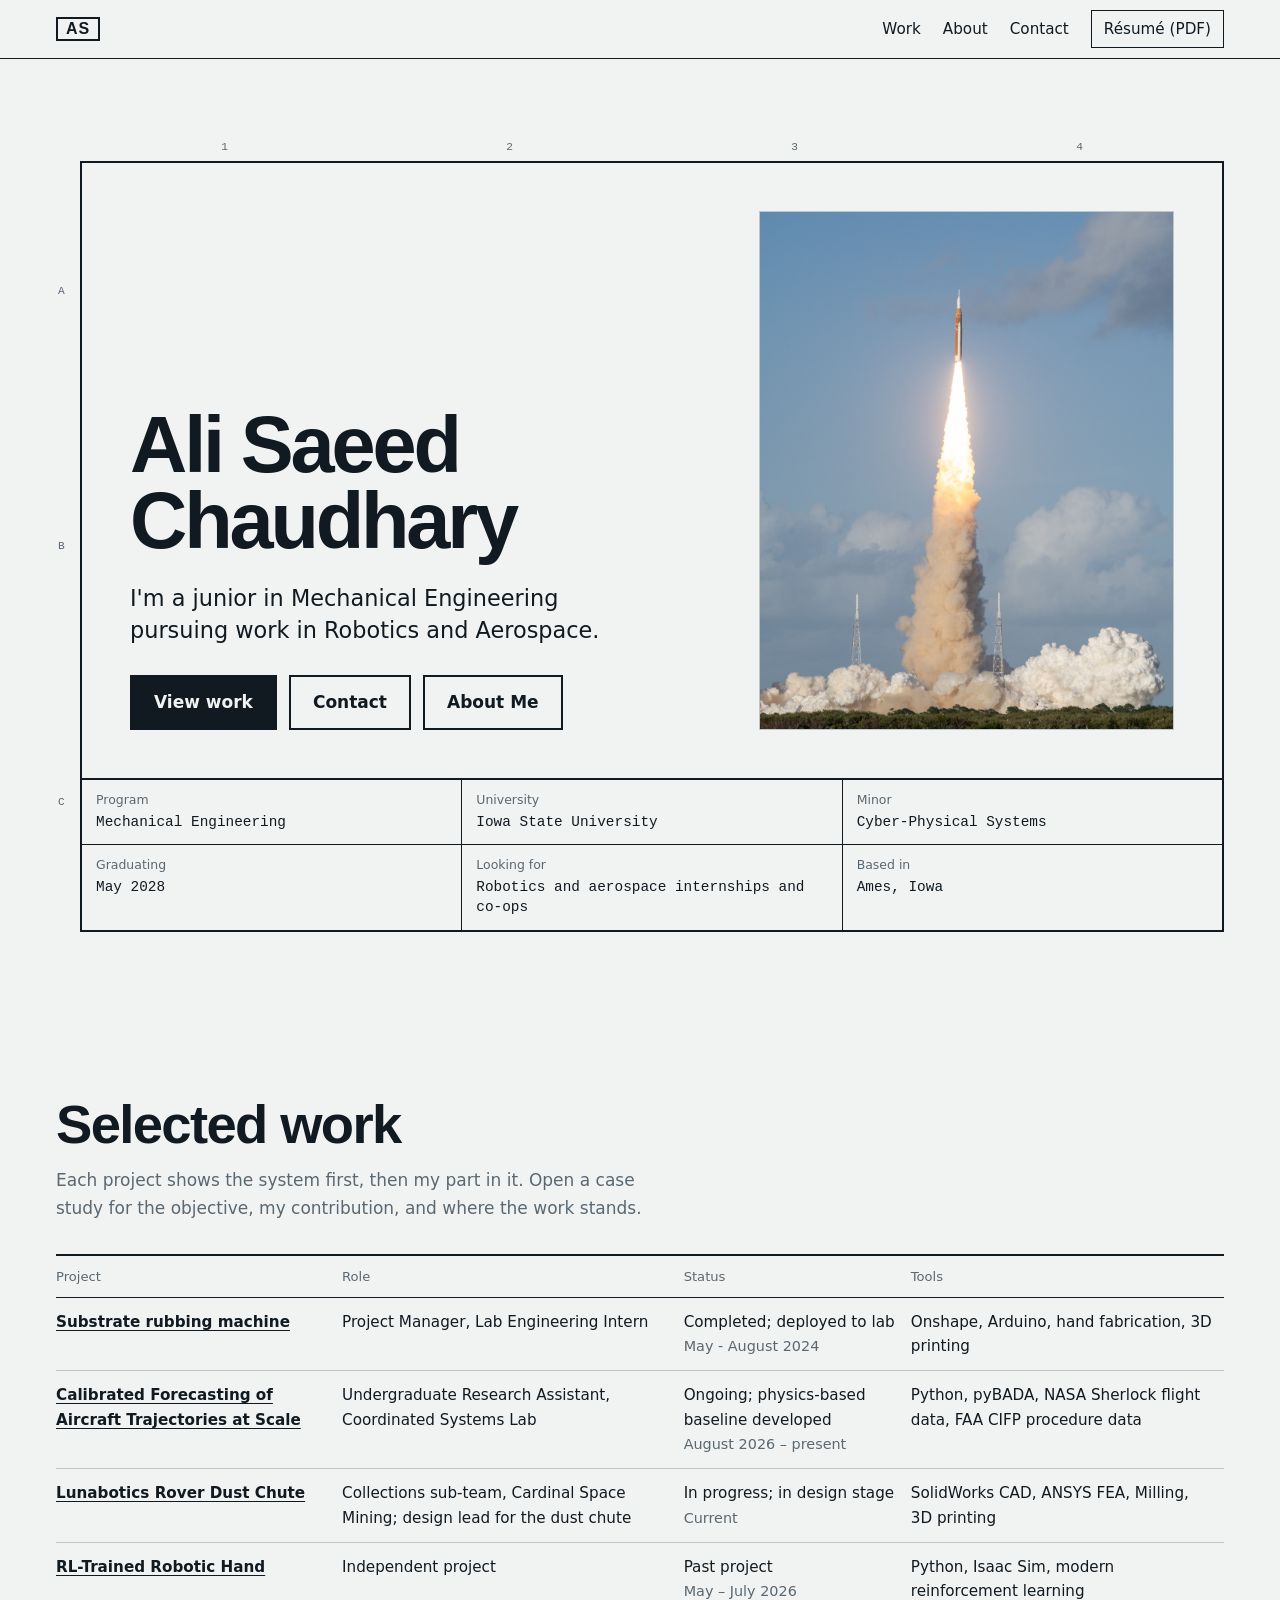
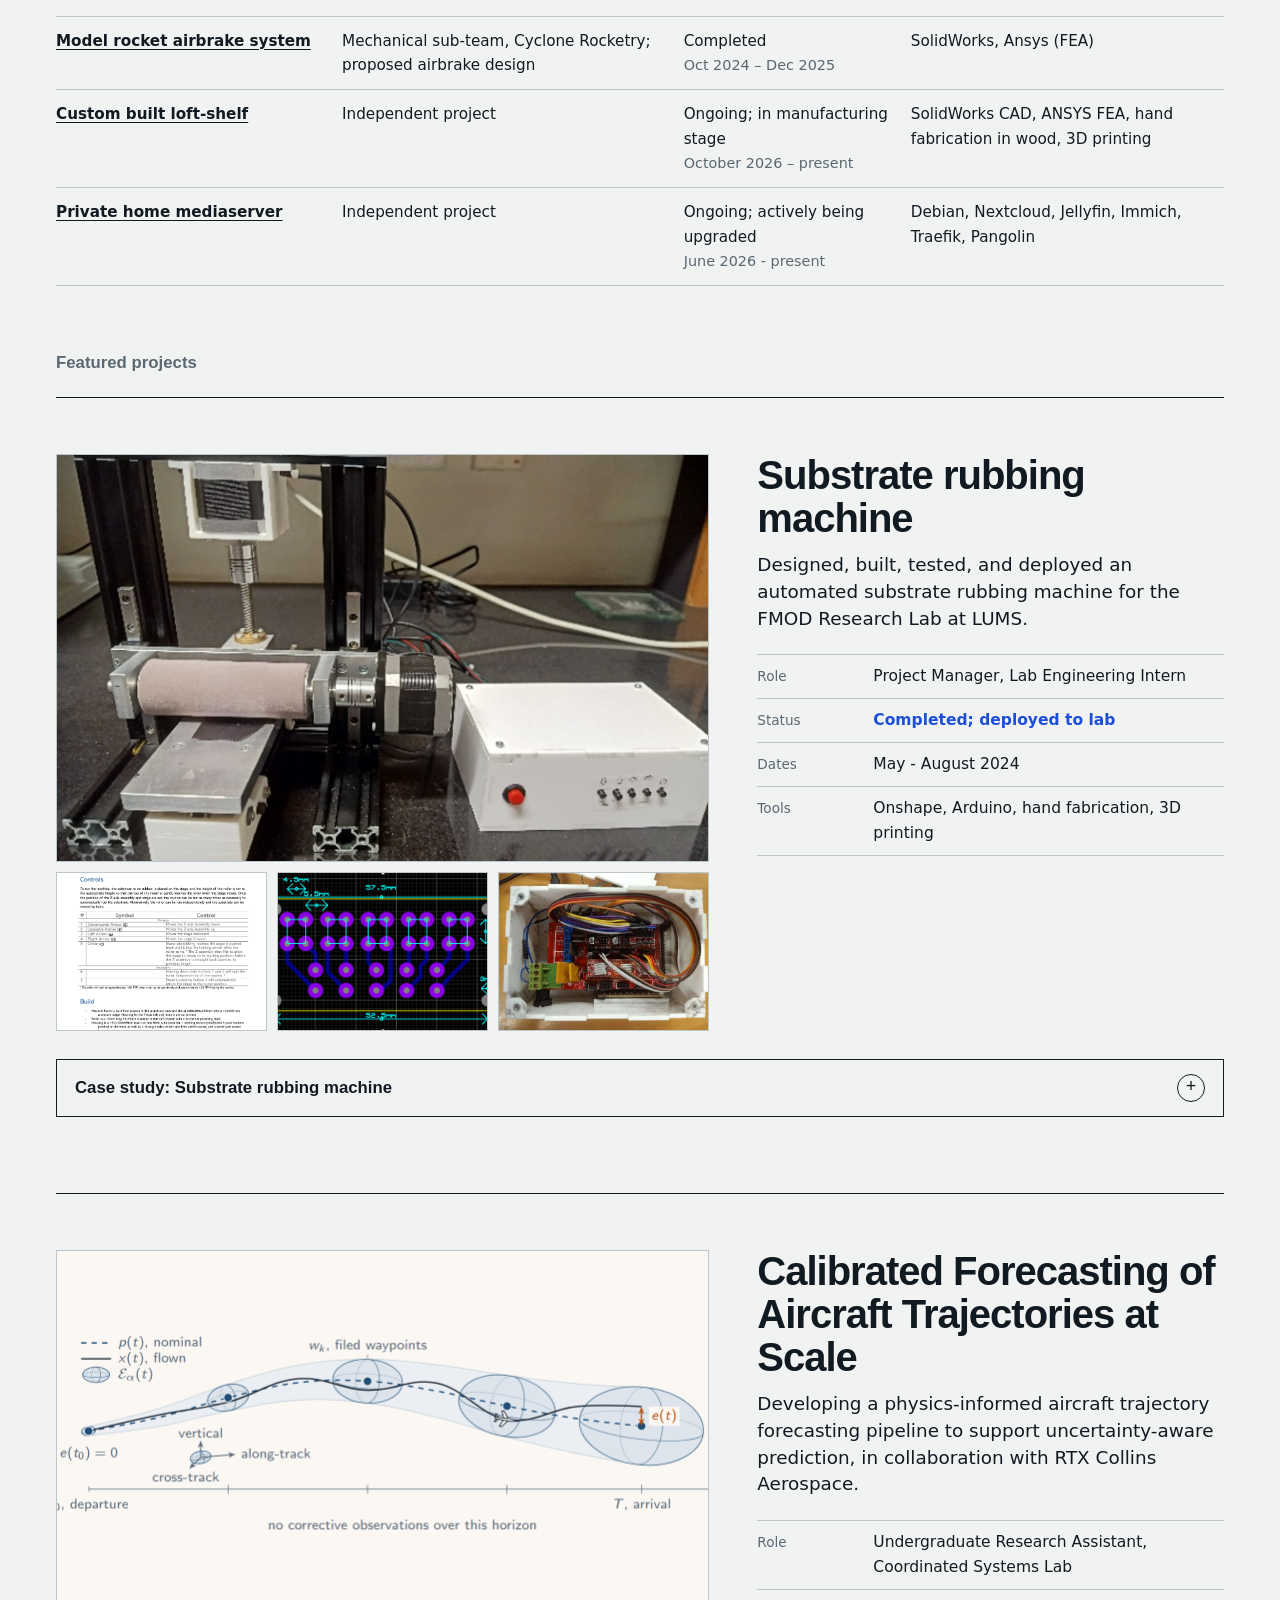
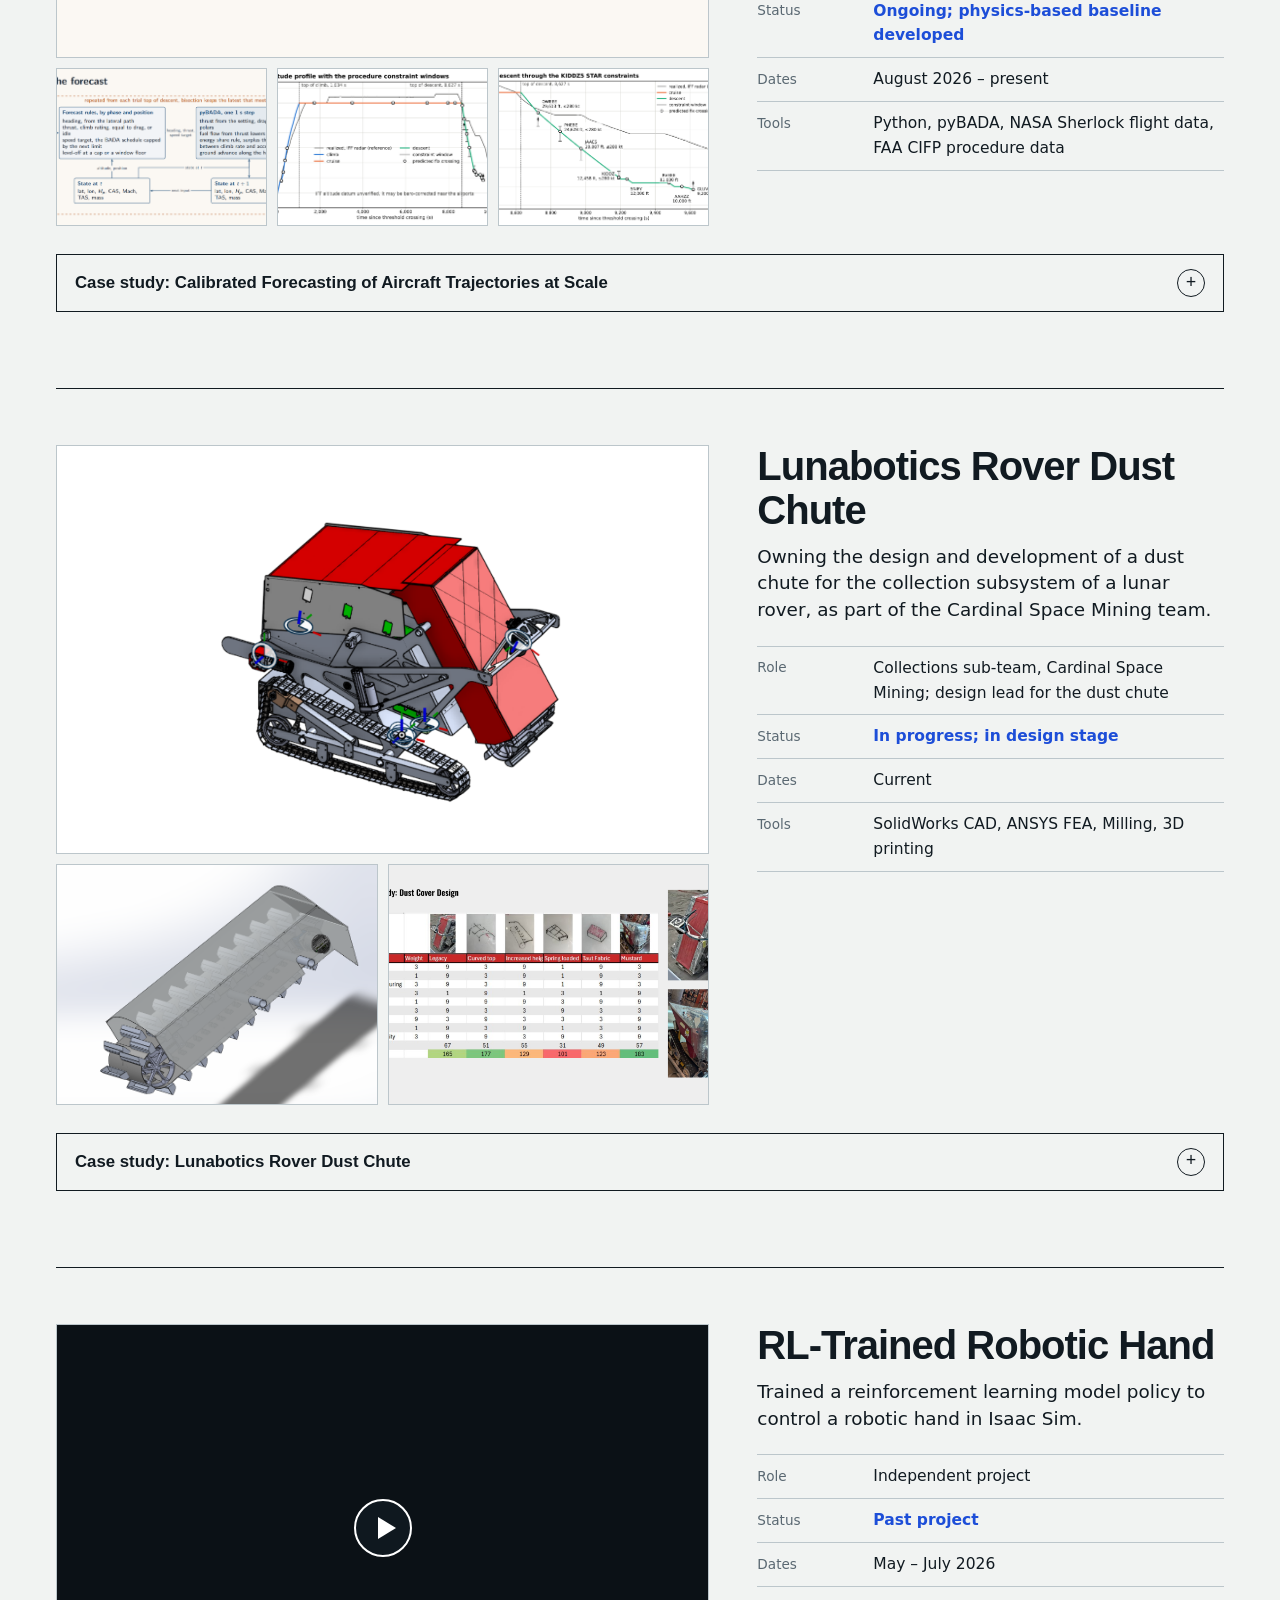
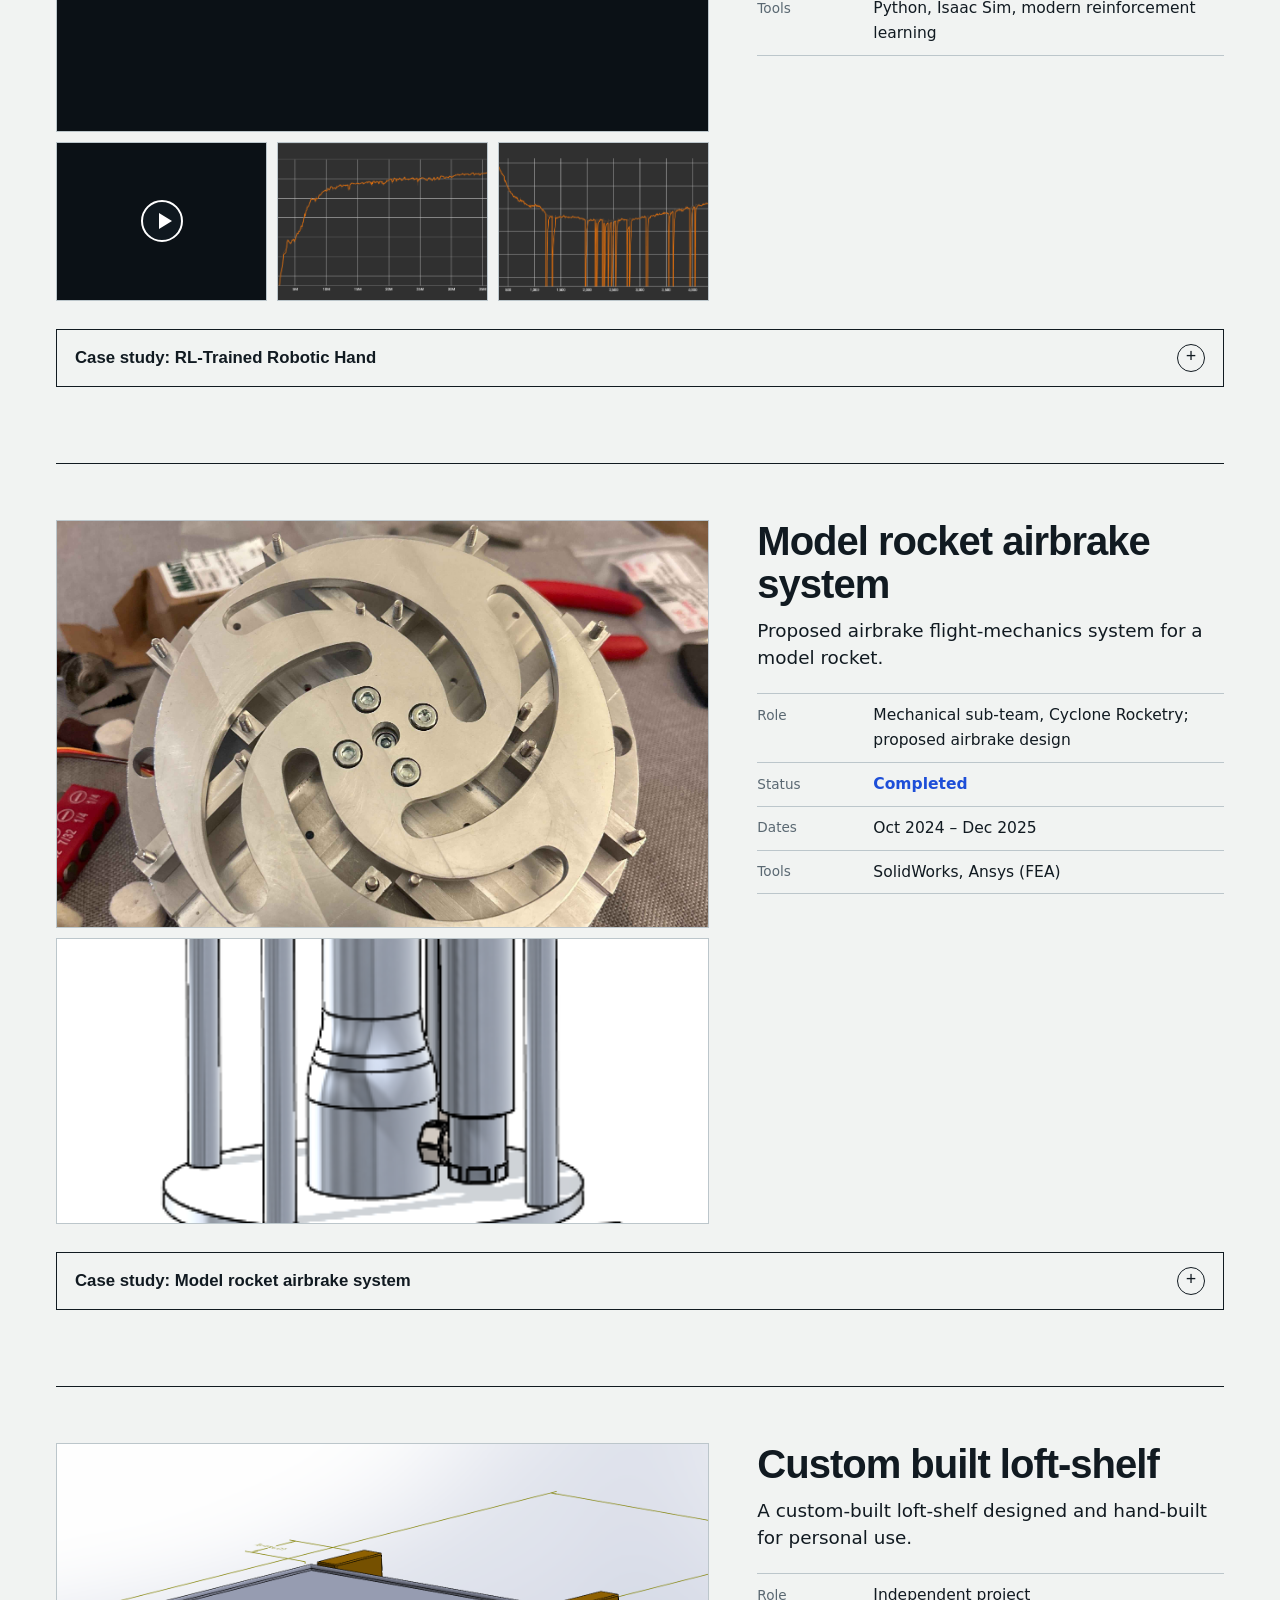
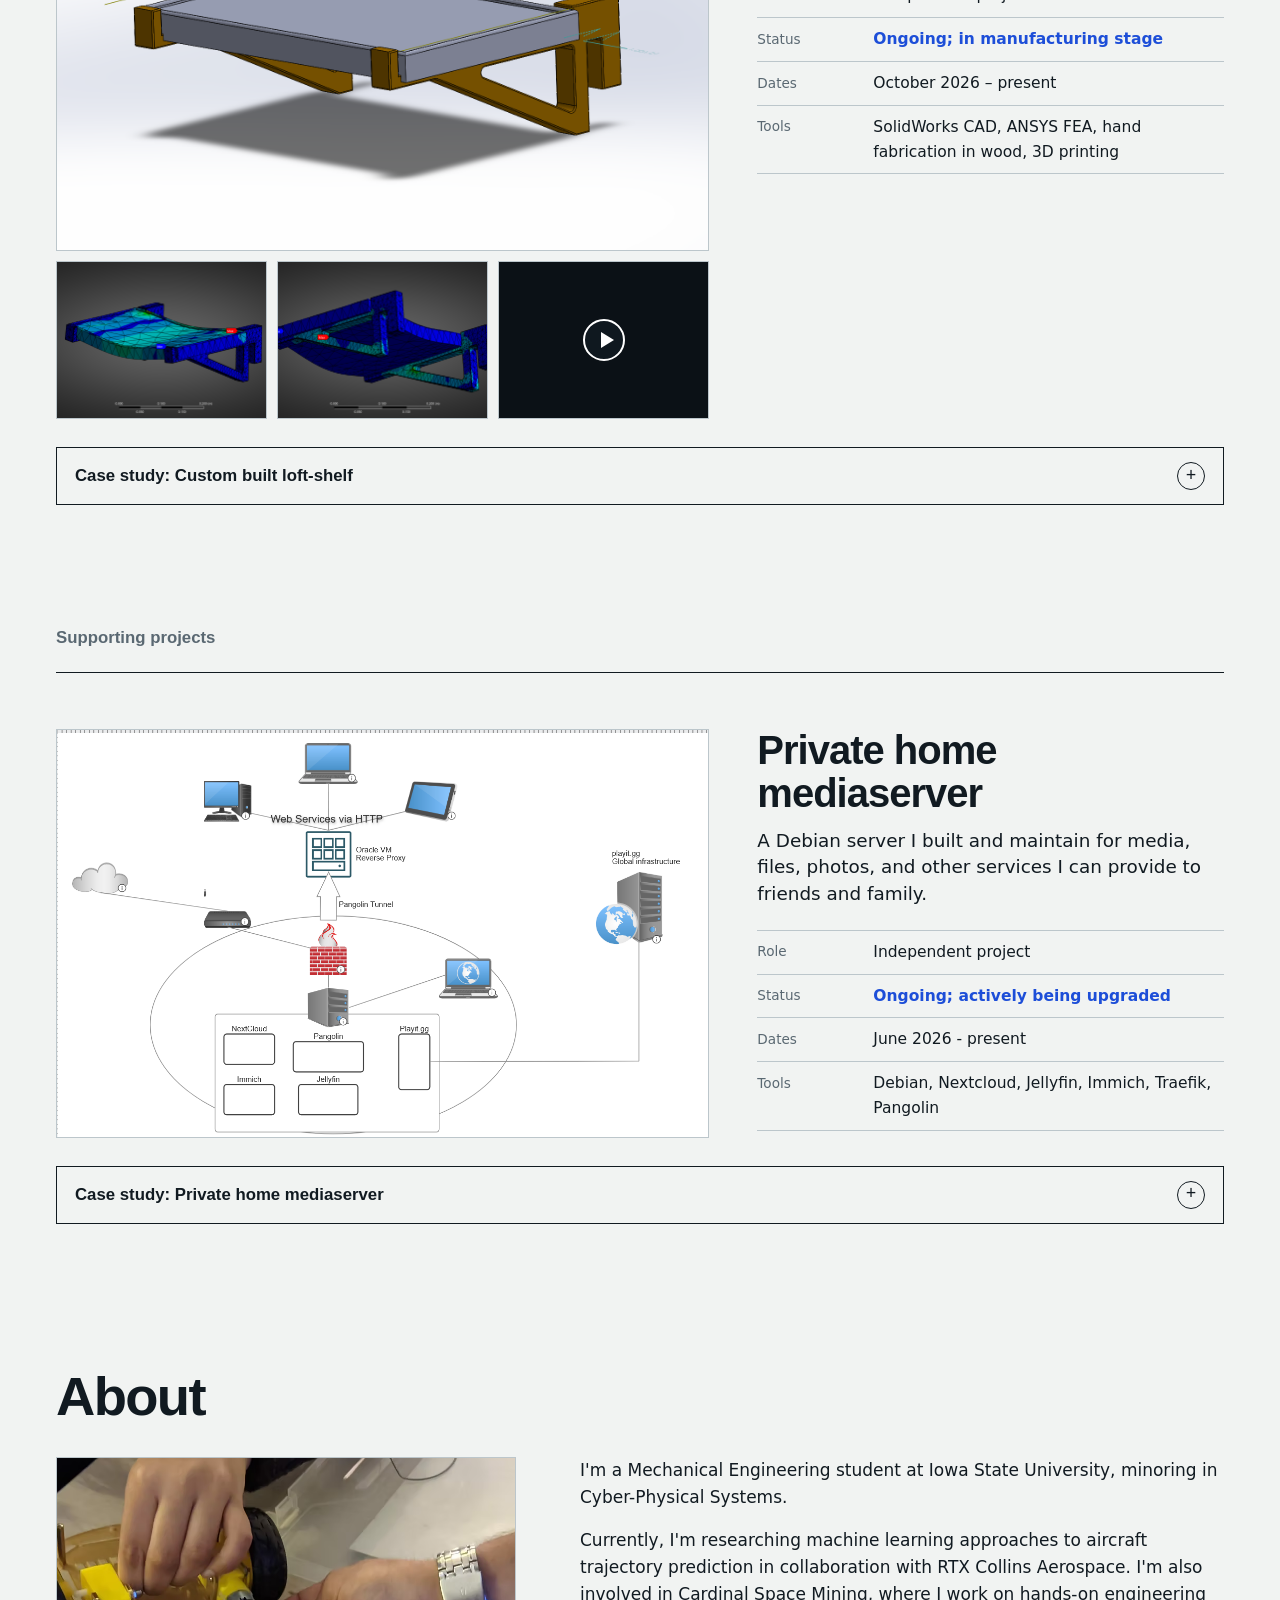
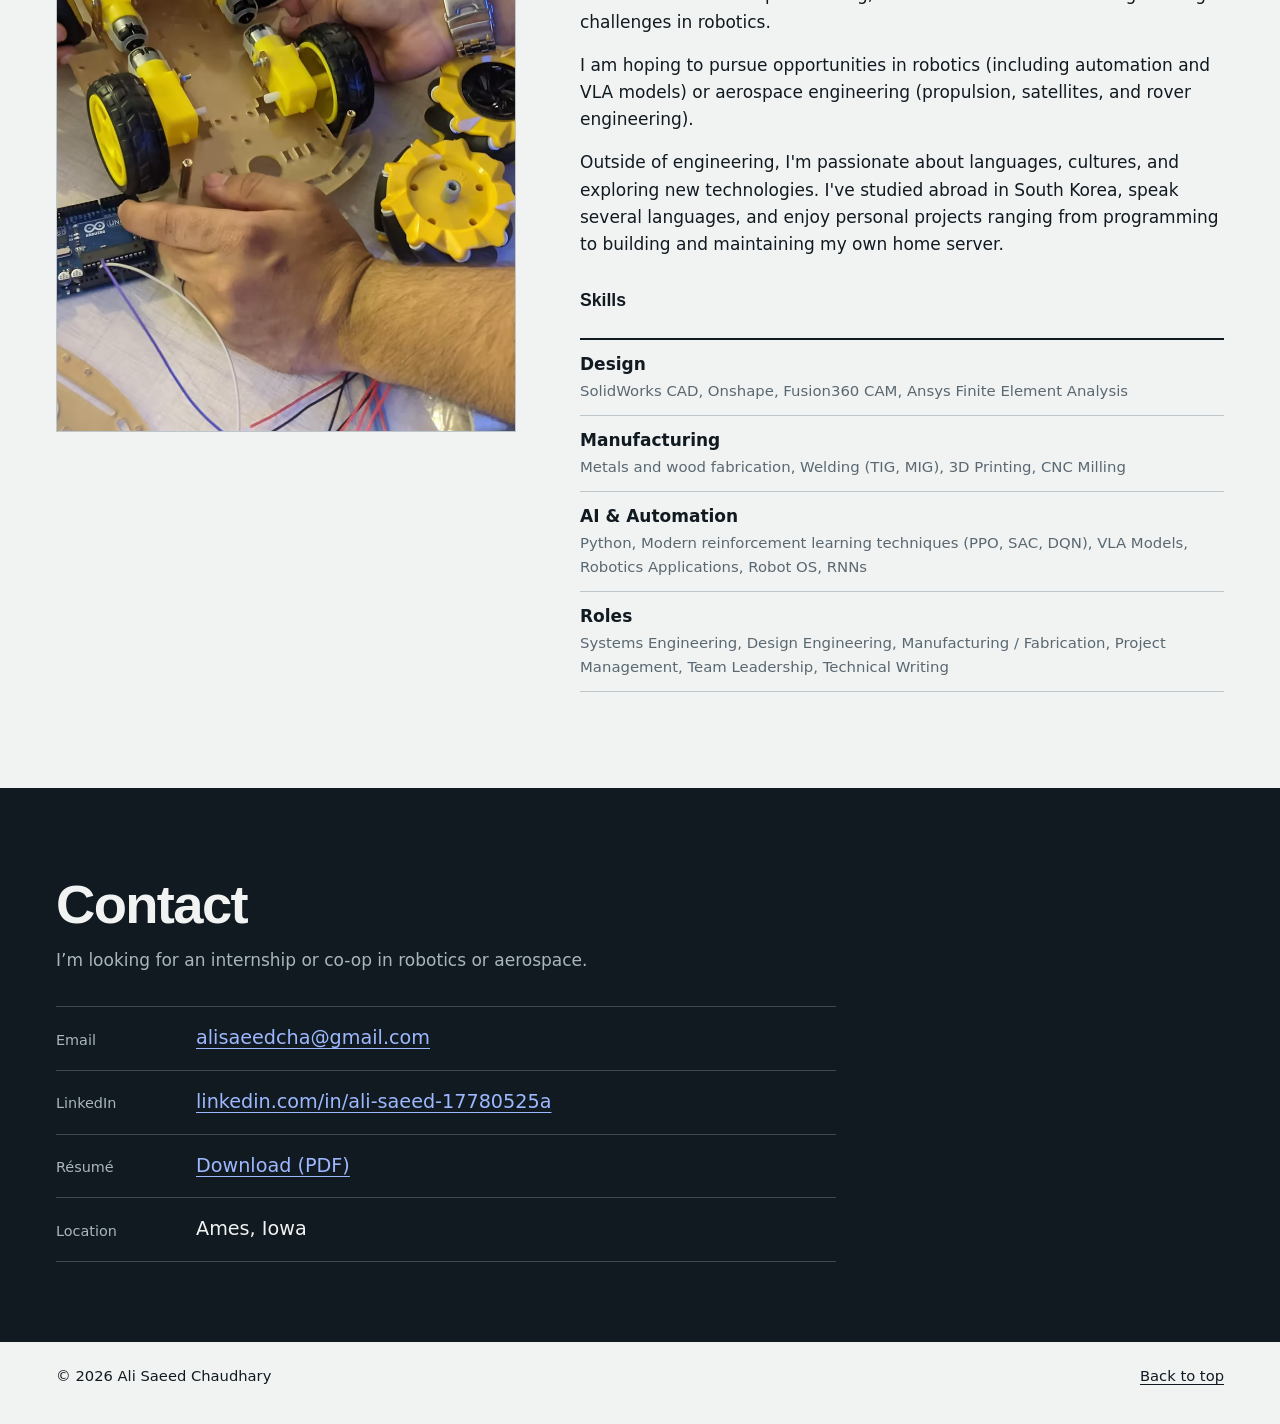
==== commit 4400346b: "updated resume, rover" ====
--- a/index.html
+++ b/index.html
@@ -54,11 +54,11 @@
 <section id="work" aria-labelledby="work-h"><div class="wrap">
   <div class="sec-head"><h2 id="work-h">Selected work</h2>
   <p>Each project shows the system first, then my part in it. Open a case study for the objective, my contribution, and where the work stands.</p></div>
-  <table class="index"><caption class="sr-only">Project index</caption><thead><tr><th scope="col">Project</th><th scope="col" class="hide-sm">Role</th><th scope="col">Status</th><th scope="col" class="hide-sm">Tools</th></tr></thead><tbody><tr><td><a href="#rubbing-machine">Substrate rubbing machine</a></td><td class="hide-sm">Project Manager, Lab Engineering Intern</td><td>Completed; deployed to lab<br><span class="small">May - August 2024</span></td><td class="hide-sm">Onshape, Arduino, hand fabrication, 3D printing</td></tr><tr><td><a href="#trajectory-prediction">Calibrated Forecasting of Aircraft Trajectories at Scale</a></td><td class="hide-sm">Undergraduate Research Assistant, Coordinated Systems Lab</td><td>Ongoing; physics-based baseline developed<br><span class="small">August 2026 – present</span></td><td class="hide-sm">Python, pyBADA, NASA Sherlock flight data, FAA CIFP procedure data</td></tr><tr><td><a href="#space-mining">Lunar-regolith rover dust chute</a></td><td class="hide-sm">Collections sub-team, Cardinal Space Mining; design lead for the dust chute</td><td>In progress; in design stage<br><span class="small">Current</span></td><td class="hide-sm">SolidWorks CAD, ANSYS FEA, Milling, 3D printing</td></tr><tr><td><a href="#hand">RL-Trained Robotic Hand</a></td><td class="hide-sm">Independent project</td><td>Past project<br><span class="small">May – July 2026</span></td><td class="hide-sm">Python, Isaac Sim, modern reinforcement learning</td></tr><tr><td><a href="#airbrakes">Model rocket airbrake system</a></td><td class="hide-sm">Mechanical sub-team, Cyclone Rocketry; proposed airbrake design</td><td>Completed<br><span class="small">Oct 2024 – Dec 2025</span></td><td class="hide-sm">SolidWorks, Ansys (FEA)</td></tr><tr><td><a href="#shelf">Custom built loft-shelf</a></td><td class="hide-sm">Independent project</td><td>Ongoing; in manufacturing stage<br><span class="small">October 2026 – present</span></td><td class="hide-sm">SolidWorks CAD, ANSYS FEA, hand fabrication in wood, 3D printing</td></tr><tr><td><a href="#home-server">Private home mediaserver</a></td><td class="hide-sm">Independent project</td><td>Ongoing; actively being upgraded<br><span class="small">June 2026 - present</span></td><td class="hide-sm">Debian, Nextcloud, Jellyfin, Immich, Traefik, Pangolin</td></tr></tbody></table>
+  <table class="index"><caption class="sr-only">Project index</caption><thead><tr><th scope="col">Project</th><th scope="col" class="hide-sm">Role</th><th scope="col">Status</th><th scope="col" class="hide-sm">Tools</th></tr></thead><tbody><tr><td><a href="#rubbing-machine">Substrate rubbing machine</a></td><td class="hide-sm">Project Manager, Lab Engineering Intern</td><td>Completed; deployed to lab<br><span class="small">May - August 2024</span></td><td class="hide-sm">Onshape, Arduino, hand fabrication, 3D printing</td></tr><tr><td><a href="#trajectory-prediction">Calibrated Forecasting of Aircraft Trajectories at Scale</a></td><td class="hide-sm">Undergraduate Research Assistant, Coordinated Systems Lab</td><td>Ongoing; physics-based baseline developed<br><span class="small">August 2026 – present</span></td><td class="hide-sm">Python, pyBADA, NASA Sherlock flight data, FAA CIFP procedure data</td></tr><tr><td><a href="#space-mining">Lunabotics Rover Dust Chute</a></td><td class="hide-sm">Collections sub-team, Cardinal Space Mining; design lead for the dust chute</td><td>In progress; in design stage<br><span class="small">Current</span></td><td class="hide-sm">SolidWorks CAD, ANSYS FEA, Milling, 3D printing</td></tr><tr><td><a href="#hand">RL-Trained Robotic Hand</a></td><td class="hide-sm">Independent project</td><td>Past project<br><span class="small">May – July 2026</span></td><td class="hide-sm">Python, Isaac Sim, modern reinforcement learning</td></tr><tr><td><a href="#airbrakes">Model rocket airbrake system</a></td><td class="hide-sm">Mechanical sub-team, Cyclone Rocketry; proposed airbrake design</td><td>Completed<br><span class="small">Oct 2024 – Dec 2025</span></td><td class="hide-sm">SolidWorks, Ansys (FEA)</td></tr><tr><td><a href="#shelf">Custom built loft-shelf</a></td><td class="hide-sm">Independent project</td><td>Ongoing; in manufacturing stage<br><span class="small">October 2026 – present</span></td><td class="hide-sm">SolidWorks CAD, ANSYS FEA, hand fabrication in wood, 3D printing</td></tr><tr><td><a href="#home-server">Private home mediaserver</a></td><td class="hide-sm">Independent project</td><td>Ongoing; actively being upgraded<br><span class="small">June 2026 - present</span></td><td class="hide-sm">Debian, Nextcloud, Jellyfin, Immich, Traefik, Pangolin</td></tr></tbody></table>
   <h3 class="group">Featured projects</h3>
 <article class="project" id="rubbing-machine" aria-labelledby="rubbing-machine-h"><div class="proj-grid"><div class="media"><figure class="slot "><a class="lb" href="images/rubbing.png" data-alt="Substrate rubbing machine, image 1" data-caption="The substrate rubbing machine in the FMOD Research Lab at LUMS."><img src="images/rubbing.png" alt="Substrate rubbing machine, image 1" loading="lazy" decoding="async"></a></figure><div class="thumbs cols3"><figure class="slot thumb"><a class="lb" href="images/documentation.png" data-alt="Substrate rubbing machine, image 2" data-caption="A page from the documentation of the machine&#x27;s design and operation."><img src="images/documentation.png" alt="Substrate rubbing machine, image 2" loading="lazy" decoding="async"></a></figure><figure class="slot thumb"><a class="lb" href="images/pcb.png" data-alt="Substrate rubbing machine, image 3" data-caption="The custom control-panel PCB designed for the machine."><img src="images/pcb.png" alt="Substrate rubbing machine, image 3" loading="lazy" decoding="async"></a></figure><figure class="slot thumb"><a class="lb" href="images/wiring.png" data-alt="Substrate rubbing machine, image 4" data-caption="Inside of the wiring box and control panel."><img src="images/wiring.png" alt="Substrate rubbing machine, image 4" loading="lazy" decoding="async"></a></figure></div></div><div class="info"><h3 id="rubbing-machine-h">Substrate rubbing machine</h3><p class="oneline">Designed, built, tested, and deployed an automated substrate rubbing machine for the FMOD Research Lab at LUMS.</p><dl class="spec"><div><dt>Role</dt><dd>Project Manager, Lab Engineering Intern</dd></div><div><dt>Status</dt><dd><span class=status>Completed; deployed to lab</span></dd></div><div><dt>Dates</dt><dd>May - August 2024</dd></div><div><dt>Tools</dt><dd>Onshape, Arduino, hand fabrication, 3D printing</dd></div></dl></div></div><details class="case"><summary><span>Case study: Substrate rubbing machine</span><span class="toggle-icon" aria-hidden="true"></span></summary><div class="case-body"><div class="cs"><h4>Objective</h4><p>Design, build, test, and deploy a substrate rubbing machine customized for the FMOD Research Lab&#x27;s needs.</p></div><div class="cs"><h4>Design Considerations</h4><p>In crystals research, substrate rubbing is used to induce anisotropy or align molecules. Usually this process is done by hand, which can be time consuming and inconsistent.</p><p>The FMOD research lab at LUMS needed a machine to automate the process of rubbing substrates. The machine needed to be able to accommodate different substrate sizes, and be able to apply a consistent amount of pressure and speed as a roller was pressed along the substrate. The machine also needed to be easy to operate, and be able to be cleaned and maintained easily.</p><p>The control buttons were designed to incorporate as much functionality as possible, while still being simple to use. The automated rubbing routine would:</p><ul><li>move the roller down to the correct height</li><li>move the substrate bed at a constant velocity under the roller</li><li>when the limit switch at the end of the substrate bed is triggered, the roller is lifted</li><li>the substrate bed is returned to the starting position</li></ul><p>The controls also allow for manual positioning of the roller and substrate bed, and isolated control of the roller spin.</p><p>These control options were all designed considering the needs of the lab, and the need for a simple and easy to use interface.</p></div><div class="cs"><h4>My contribution</h4><p>I led design, construction, and testing, defining requirements with input from the PhysLab team. I designed the mechanical assembly in Onshape and integrated an aluminum frame with an Arduino Mega/RAMPS 1.4 control system driving three NEMA 17 stepper motors.</p><p>I also developed the control-panel PCB, 3D-printed the controls, and implemented the automated rubbing routine and manual adjustments.</p></div><p class="permalink"><a href="#rubbing-machine">Link to this project</a></p></div></details></article>
 <article class="project" id="trajectory-prediction" aria-labelledby="trajectory-prediction-h"><div class="proj-grid"><div class="media"><figure class="slot "><a class="lb" href="images/flighttube.png" data-alt="Calibrated Forecasting of Aircraft Trajectories at Scale, image 1" data-caption="A flight tube showing the nominal route, observed flown path, and the future trajectory uncertainty envelope tube."><img src="images/flighttube.png" alt="Calibrated Forecasting of Aircraft Trajectories at Scale, image 1" loading="lazy" decoding="async"></a></figure><div class="thumbs cols3"><figure class="slot thumb"><a class="lb" href="images/onesecond.png" data-alt="Calibrated Forecasting of Aircraft Trajectories at Scale, image 2"><img src="images/onesecond.png" alt="Calibrated Forecasting of Aircraft Trajectories at Scale, image 2" loading="lazy" decoding="async"></a></figure><figure class="slot thumb"><a class="lb" href="images/altitude.png" data-alt="Calibrated Forecasting of Aircraft Trajectories at Scale, image 3"><img src="images/altitude.png" alt="Calibrated Forecasting of Aircraft Trajectories at Scale, image 3" loading="lazy" decoding="async"></a></figure><figure class="slot thumb"><a class="lb" href="images/arrival.png" data-alt="Calibrated Forecasting of Aircraft Trajectories at Scale, image 4"><img src="images/arrival.png" alt="Calibrated Forecasting of Aircraft Trajectories at Scale, image 4" loading="lazy" decoding="async"></a></figure></div></div><div class="info"><h3 id="trajectory-prediction-h">Calibrated Forecasting of Aircraft Trajectories at Scale</h3><p class="oneline">Developing a physics-informed aircraft trajectory forecasting pipeline to support uncertainty-aware prediction, in collaboration with RTX Collins Aerospace.</p><dl class="spec"><div><dt>Role</dt><dd>Undergraduate Research Assistant, Coordinated Systems Lab</dd></div><div><dt>Status</dt><dd><span class=status>Ongoing; physics-based baseline developed</span></dd></div><div><dt>Dates</dt><dd>August 2026 – present</dd></div><div><dt>Tools</dt><dd>Python, pyBADA, NASA Sherlock flight data, FAA CIFP procedure data</dd></div></dl></div></div><details class="case"><summary><span>Case study: Calibrated Forecasting of Aircraft Trajectories at Scale</span><span class="toggle-icon" aria-hidden="true"></span></summary><div class="case-body"><div class="cs"><h4>Objective</h4><p>Predict how an aircraft will depart from its filed flight plan and quantify uncertainty in its future position. The project combines an aircraft-performance baseline with planned machine-learning corrections, supporting the lab’s broader goal of calibrated, multi-aircraft forecasting.</p></div><div class="cs"><h4>My contribution</h4><p>I develop the Python workflow connecting filed routes, aircraft-performance modeling, and observed flight tracks. My work includes investigating NASA Sherlock data, preparing trajectory comparisons, and developing the nominal forecast that will serve as the reference for learning flight-path deviations.</p></div><div class="cs"><h4>Modeling approach</h4><p>The current baseline combines filed waypoints and published departure and arrival procedures with pyBADA aircraft-performance calculations. It advances the aircraft state at one-second intervals using lateral guidance, speed schedules, and climb, cruise, and descent logic.</p><p>A bisection search identifies the latest top of descent that satisfies the modeled altitude and speed constraints. This establishes a physics-based reference before adding learned corrections. The current flight’s observed track is kept out of the forecast inputs and used for comparison.</p></div><div class="cs"><h4>Current results</h4><p>The initial single-flight demonstration produced a nominal trajectory and passed all nine reported fix checks within the specified tolerances of 100 ft and 1 kt. The descent search converged in 13 trial descents; two constraint checks had narrow remaining margins.</p><p>Comparing the nominal profile with the recorded flight revealed differences in routing and cruise altitude. This is a baseline demonstration, not a validated prediction-accuracy result: it uses no wind, standard-atmosphere assumptions, and BADA demonstration coefficients, and ends at the last arrival fix before the runway branch.</p></div><div class="cs"><h4>Next steps</h4><p>I am extending the workflow toward forecast-wind inputs and multi-flight residual datasets. The next modeling stage will learn probabilistic corrections to the nominal trajectory and evaluate whether predicted uncertainty matches observed errors. Multi-aircraft interactions and rolling forecasts are deferred extensions.</p></div><p class="permalink"><a href="#trajectory-prediction">Link to this project</a></p></div></details></article>
-<article class="project" id="space-mining" aria-labelledby="space-mining-h"><div class="proj-grid"><div class="media"><figure class="slot "><a class="lb" href="images/space-mining-main.jpg" data-alt="Lunar-regolith rover dust chute, image 1" data-caption="CAD Rendering of the previous year&#x27;s robot; design starting point"><img src="images/space-mining-main.jpg" alt="Lunar-regolith rover dust chute, image 1" loading="lazy" decoding="async"></a></figure><div class="thumbs cols2"><figure class="slot thumb"><a class="lb" href="images/dustcover.png" data-alt="Lunar-regolith rover dust chute, image 2" data-caption="New preliminary dust chute for the lunar rover collection subsystem."><img src="images/dustcover.png" alt="Lunar-regolith rover dust chute, image 2" loading="lazy" decoding="async"></a></figure><figure class="slot thumb"><a class="lb" href="images/tradestudy.png" data-alt="Lunar-regolith rover dust chute, image 3" data-caption="Trade study slide from the preliminary design review showing the considered dust chute designs."><img src="images/tradestudy.png" alt="Lunar-regolith rover dust chute, image 3" loading="lazy" decoding="async"></a></figure></div></div><div class="info"><h3 id="space-mining-h">Lunar-regolith rover dust chute</h3><p class="oneline">The dust-cover chute for a rover’s collection subsystem, with robustness and manufacturability as the goals.</p><dl class="spec"><div><dt>Role</dt><dd>Collections sub-team, Cardinal Space Mining; design lead for the dust chute</dd></div><div><dt>Status</dt><dd><span class=status>In progress; in design stage</span></dd></div><div><dt>Dates</dt><dd>Current</dd></div><div><dt>Tools</dt><dd>SolidWorks CAD, ANSYS FEA, Milling, 3D printing</dd></div></dl></div></div><details class="case"><summary><span>Case study: Lunar-regolith rover dust chute</span><span class="toggle-icon" aria-hidden="true"></span></summary><div class="case-body"><div class="cs"><h4>Objective</h4><p>Improve the robustness of the collection subsystem’s dust protection compared with the prior year’s design, while keeping the subsystem functional and manufacturable.</p></div><div class="cs"><h4>Why it matters</h4><p class="context">General context: lunar regolith is fine and abrasive, so a mechanism that moves material also has to keep it out of the parts that move.</p></div><div class="cs"><h4>My contribution</h4><p>I lead the design of the dust cover as part of the Collections sub-team.</p></div><div class="cs"><h4>Design reasoning</h4><p>The cover cannot be designed on its own. It sits where several requirements meet:</p><ul><li><strong>Protection and collection motion:</strong> the cover must not impede the parts it protects.</li><li><strong>Clearance:</strong> gaps small enough to keep material out, large enough to avoid binding.</li><li><strong>Attachment:</strong> how it mounts to the subsystem.</li><li><strong>Fabrication:</strong> the team has to be able to build it.</li></ul></div><div class="cs"><h4>Current stage</h4><p>Design work is ongoing. A final design, prototype, and dust-protection test results do not exist yet.</p></div><p class="permalink"><a href="#space-mining">Link to this project</a></p></div></details></article>
+<article class="project" id="space-mining" aria-labelledby="space-mining-h"><div class="proj-grid"><div class="media"><figure class="slot "><a class="lb" href="images/space-mining-main.jpg" data-alt="Lunabotics Rover Dust Chute, image 1" data-caption="CAD Rendering of the previous year&#x27;s robot; design starting point"><img src="images/space-mining-main.jpg" alt="Lunabotics Rover Dust Chute, image 1" loading="lazy" decoding="async"></a></figure><div class="thumbs cols2"><figure class="slot thumb"><a class="lb" href="images/dustcover.png" data-alt="Lunabotics Rover Dust Chute, image 2" data-caption="New preliminary dust chute for the lunar rover collection subsystem."><img src="images/dustcover.png" alt="Lunabotics Rover Dust Chute, image 2" loading="lazy" decoding="async"></a></figure><figure class="slot thumb"><a class="lb" href="images/tradestudy.png" data-alt="Lunabotics Rover Dust Chute, image 3" data-caption="Trade study slide from the preliminary design review showing the considered dust chute designs."><img src="images/tradestudy.png" alt="Lunabotics Rover Dust Chute, image 3" loading="lazy" decoding="async"></a></figure></div></div><div class="info"><h3 id="space-mining-h">Lunabotics Rover Dust Chute</h3><p class="oneline">Owning the design and development of a dust chute for the collection subsystem of a lunar rover, as part of the Cardinal Space Mining team.</p><dl class="spec"><div><dt>Role</dt><dd>Collections sub-team, Cardinal Space Mining; design lead for the dust chute</dd></div><div><dt>Status</dt><dd><span class=status>In progress; in design stage</span></dd></div><div><dt>Dates</dt><dd>Current</dd></div><div><dt>Tools</dt><dd>SolidWorks CAD, ANSYS FEA, Milling, 3D printing</dd></div></dl></div></div><details class="case"><summary><span>Case study: Lunabotics Rover Dust Chute</span><span class="toggle-icon" aria-hidden="true"></span></summary><div class="case-body"><div class="cs"><h4>Objective</h4><p>Improve the robustness of the collection subsystem’s dust protection compared with the prior year’s design, while keeping the subsystem functional and manufacturable.</p></div><div class="cs"><h4>Why it matters</h4><p class="context">General context: Lunabotics Rovers need to reduce dust generation during collection as much as possible, to avoid contamination of the rover&#x27;s other subsystems, or obscurring the rover&#x27;s LiDAR sensors.</p><p class="context">The previous year&#x27;s design caused a failure in the collections system wherein it injested a large rock and critically damaged the support bars, stopping the collection system from functioning.</p></div><div class="cs"><h4>My contribution</h4><p>I lead the design of the dust cover as part of the Collections sub-team.</p></div><div class="cs"><h4>Design reasoning</h4><p>The design needed to fit many constraints and effectiveness goals:</p><ul><li>The chute should prevent dust from escaping the collection subsystem and reduce the plume.</li><li>The chute needs to be able to handle edge cases such as large rocks, either by safely injesting them into the collections, or by rejecting them without damaging the chute or the collection subsystem.</li><li>It needs to be compatible with the rest of the robot, attatching properly to the frame and giving ample room for the LiDAR sensor.</li><li>Weight should be reduced as much as possible</li></ul><p></p><p>Folliwng these constraints, we landed on a curved-top polycarbonate chute with rigid side walls. The polycarbonate will be far more resistant to damage from impacts without reducing it&#x27;s effectiveness as a dust cover or causing the system to go it&#x27;s over weight limits. The design will allow for non-lethal failure in the event of extreme forces. Support frames will also be added to add rigidity.</p></div><div class="cs"><h4>Current stage</h4><p>Preliminary design review has passed. Critical design is in process, with the next steps being to finalize the design and begin manufacturing.</p></div><p class="permalink"><a href="#space-mining">Link to this project</a></p></div></details></article>
 <article class="project" id="hand" aria-labelledby="hand-h"><div class="proj-grid"><div class="media"><figure class="slot "><a class="lb is-video" href="images/main_vid.mp4" data-type="video" data-alt="RL-Trained Robotic Hand, video 1" aria-label="Play video: RL-Trained Robotic Hand, video 1"><video src="images/main_vid.mp4#t=0.1" muted playsinline preload="metadata" tabindex="-1" aria-hidden="true"></video><span class="play" aria-hidden="true"></span></a></figure><div class="thumbs cols3"><figure class="slot thumb"><a class="lb is-video" href="images/rl-video-step-7000.mp4" data-type="video" data-alt="RL-Trained Robotic Hand, video 2" aria-label="Play video: RL-Trained Robotic Hand, video 2"><video src="images/rl-video-step-7000.mp4#t=0.1" muted playsinline preload="metadata" tabindex="-1" aria-hidden="true"></video><span class="play" aria-hidden="true"></span></a></figure><figure class="slot thumb"><a class="lb" href="images/main_rew_step.png" data-alt="RL-Trained Robotic Hand, image 3"><img src="images/main_rew_step.png" alt="RL-Trained Robotic Hand, image 3" loading="lazy" decoding="async"></a></figure><figure class="slot thumb"><a class="lb" href="images/main_pen_action.png" data-alt="RL-Trained Robotic Hand, image 4"><img src="images/main_pen_action.png" alt="RL-Trained Robotic Hand, image 4" loading="lazy" decoding="async"></a></figure></div></div><div class="info"><h3 id="hand-h">RL-Trained Robotic Hand</h3><p class="oneline">Trained a reinforcement learning model policy to control a robotic hand in Isaac Sim.</p><dl class="spec"><div><dt>Role</dt><dd>Independent project</dd></div><div><dt>Status</dt><dd><span class=status>Past project</span></dd></div><div><dt>Dates</dt><dd>May – July 2026</dd></div><div><dt>Tools</dt><dd>Python, Isaac Sim, modern reinforcement learning</dd></div></dl></div></div><details class="case"><summary><span>Case study: RL-Trained Robotic Hand</span><span class="toggle-icon" aria-hidden="true"></span></summary><div class="case-body"><div class="cs"><h4>Objective</h4><p>Train a reinforcement learning model to control a robotic hand. Reference videos and object/hand trajectory data were collected from the HO-Cap (NeurIPS 2025) dataset. The dataset provided data on 21 key points on the robot and human hands, object position and rotation, object linear and angular velocity.</p><p>The policy was given the following observations:</p><ul><li>The Robot&#x27;s hand key points relative to the object</li><li>The Reference hand&#x27;s key points relative to the object</li><li>The difference between the robot key points and the reference key points</li><li>The next-frame reference points relative to the object</li><li>Current joint positions</li><li>Contact forces acting on each fingertip</li></ul><p>Tensorboard was also used to visualize the training process, including the reward function and the policy&#x27;s performance over time.</p></div><div class="cs"><h4>Reward function</h4><p>Some information on the reward function used to train the policy:</p><ul><li>During initial training attempts, the agent seemed to have a difficult time learning to grip and pick up the object, even though it seemed to be following the reference path well. For this reason, a strong reward incentive was given for forming a strong, firm, and stable grip on the object.</li><li>Select points on the robot&#x27;s hand determined to be important for a firm grip (all 5 finger tips, palm, and base of the index and middle fingers) are tracked relative to their distance to the object. In the calculation for r_grasp, each of these points are weighted according to their important in forming a strong grip around the object.</li><li>The object&#x27;s position and rotation are tracked relative to the reference object. The agent is rewarded for keeping the object’s pose as similar to the reference object as possible.</li><li>The amount and speed of movement of the robot’s hand is calculated and penalized. This discourages the agent from making too many unnecessary movements, and encourages a smooth and deliberate trajectory.</li></ul></div><div class="cs"><h4>My contribution</h4><p>This was a Solo Project. I trained the policy using reinforcement learning, and designed the reward function and action space.</p></div><p class="permalink"><a href="#hand">Link to this project</a></p></div></details></article>
 <article class="project" id="airbrakes" aria-labelledby="airbrakes-h"><div class="proj-grid"><div class="media"><figure class="slot "><a class="lb" href="images/spiralcam.jpg" data-alt="Model rocket airbrake system, image 1"><img src="images/spiralcam.jpg" alt="Model rocket airbrake system, image 1" loading="lazy" decoding="async"></a></figure><div class="thumbs cols1"><figure class="slot thumb"><a class="lb" href="images/rocketassem.png" data-alt="Model rocket airbrake system, image 2"><img src="images/rocketassem.png" alt="Model rocket airbrake system, image 2" loading="lazy" decoding="async"></a></figure></div></div><div class="info"><h3 id="airbrakes-h">Model rocket airbrake system</h3><p class="oneline">Proposed airbrake flight-mechanics system for a model rocket.</p><dl class="spec"><div><dt>Role</dt><dd>Mechanical sub-team, Cyclone Rocketry; proposed airbrake design</dd></div><div><dt>Status</dt><dd><span class=status>Completed</span></dd></div><div><dt>Dates</dt><dd>Oct 2024 – Dec 2025</dd></div><div><dt>Tools</dt><dd>SolidWorks, Ansys (FEA)</dd></div></dl></div></div><details class="case"><summary><span>Case study: Model rocket airbrake system</span><span class="toggle-icon" aria-hidden="true"></span></summary><div class="case-body"><div class="cs"><h4>Objective</h4><p>Design an airbrake system that changes a rocket’s drag in flight, as part of designing and developing a model rocket with the Mechanical sub-team.</p></div><div class="cs"><h4>Design Considerations</h4><p>The airbrakes add drag on demand to help a rocket reach a target apogee.</p><p>Previous year&#x27;s designs, although robust, had a large footprint within the rocket body, and were too heavy. The airbrakes needed to be designed to fit within a smaller profile, while still being able to withstand the forces acting on them during flight.</p><p>The spiral cam design would allow for a more compact design without sacrificing control authority</p><p>As the fins deployed, the exponentially increasing drag would increase friction on the mechanism, so the design needed to be adjusted to have the fins riding on linear rails</p><p>The layout of the motors and how the mechanism fits into the rocket body had to be reconsidered, as the new design was very different from the previous year&#x27;s.</p></div><div class="cs"><h4>My contribution</h4><p>I proposed an airbrake concept using a spiral cam, allowing the mechanism to fit into a much smaller profile. I conducted finite element analysis (FEA) simulations in Ansys, and modeled the components in SolidWorks.</p></div><p class="permalink"><a href="#airbrakes">Link to this project</a></p></div></details></article>
 <article class="project" id="shelf" aria-labelledby="shelf-h"><div class="proj-grid"><div class="media"><figure class="slot "><a class="lb" href="images/shelf-ss.png" data-alt="Custom built loft-shelf, image 1"><img src="images/shelf-ss.png" alt="Custom built loft-shelf, image 1" loading="lazy" decoding="async"></a></figure><div class="thumbs cols3"><figure class="slot thumb"><a class="lb" href="images/shelf-file.png" data-alt="Custom built loft-shelf, image 2"><img src="images/shelf-file.png" alt="Custom built loft-shelf, image 2" loading="lazy" decoding="async"></a></figure><figure class="slot thumb"><a class="lb" href="images/shelf-file2.png" data-alt="Custom built loft-shelf, image 3"><img src="images/shelf-file2.png" alt="Custom built loft-shelf, image 3" loading="lazy" decoding="async"></a></figure><figure class="slot thumb"><a class="lb is-video" href="images/vid.mp4" data-type="video" data-alt="Custom built loft-shelf, video 4" aria-label="Play video: Custom built loft-shelf, video 4"><video src="images/vid.mp4#t=0.1" muted playsinline preload="metadata" tabindex="-1" aria-hidden="true"></video><span class="play" aria-hidden="true"></span></a></figure></div></div><div class="info"><h3 id="shelf-h">Custom built loft-shelf</h3><p class="oneline">A custom-built loft-shelf designed and hand-built for personal use.</p><dl class="spec"><div><dt>Role</dt><dd>Independent project</dd></div><div><dt>Status</dt><dd><span class=status>Ongoing; in manufacturing stage</span></dd></div><div><dt>Dates</dt><dd>October 2026 – present</dd></div><div><dt>Tools</dt><dd>SolidWorks CAD, ANSYS FEA, hand fabrication in wood, 3D printing</dd></div></dl></div></div><details class="case"><summary><span>Case study: Custom built loft-shelf</span><span class="toggle-icon" aria-hidden="true"></span></summary><div class="case-body"><div class="cs"><h4>Objective</h4><p>Build a stable, lightweight shelf that fits my lofted bedframe and can be installed or removed easily.</p></div><div class="cs"><h4>Design Considerations</h4><p>The loft-shelf was designed to fit into my lofted bedframe and hold a variety of items. The design needed to be structurally sound, stable (no wobbling or shifting), while also being light-weight and easy to install or relocate if necessary.</p><p>Measurements of the bedframe were taken to fit the shelf brackets.</p><p>Wood was chosen as the material for the brackets as it is easy to manufacture, while being stiff and sturdy enough to bear the load of the shelf and its contents.</p><p>3D-printed PLA was chosen for the shelf itself as it is light-weight, reducing the total load on the brackets and bedframe. The 3D printing process also allowed for a more complex shape that would have been difficult to manufacture with wood.</p><p>The shelf was designed with a lip around the top surface to prevent items from sliding off, and slotted rails on the bottom surfaces to fit into the brackets without allowing for slippage or shifting. The shelf was also designed to be easily removable from the brackets if necessary.</p><p>An FEA Analysis was used to evaluate the structural integrity of the shelf and brackets, and to ensure that the design would be able to withstand the expected loads.</p></div><div class="cs"><h4>My contribution</h4><p>This is a Solo Project. I measured the frame the shelf would be fitted to, and designed the shelf in SolidWorks. I also performed finite element analysis (FEA) in ANSYS to ensure the design would be structurally sound, and am fabricating the shelf using wood and 3D-printing.</p></div><p class="permalink"><a href="#shelf">Link to this project</a></p></div></details></article><h3 class="group">Supporting projects</h3>
